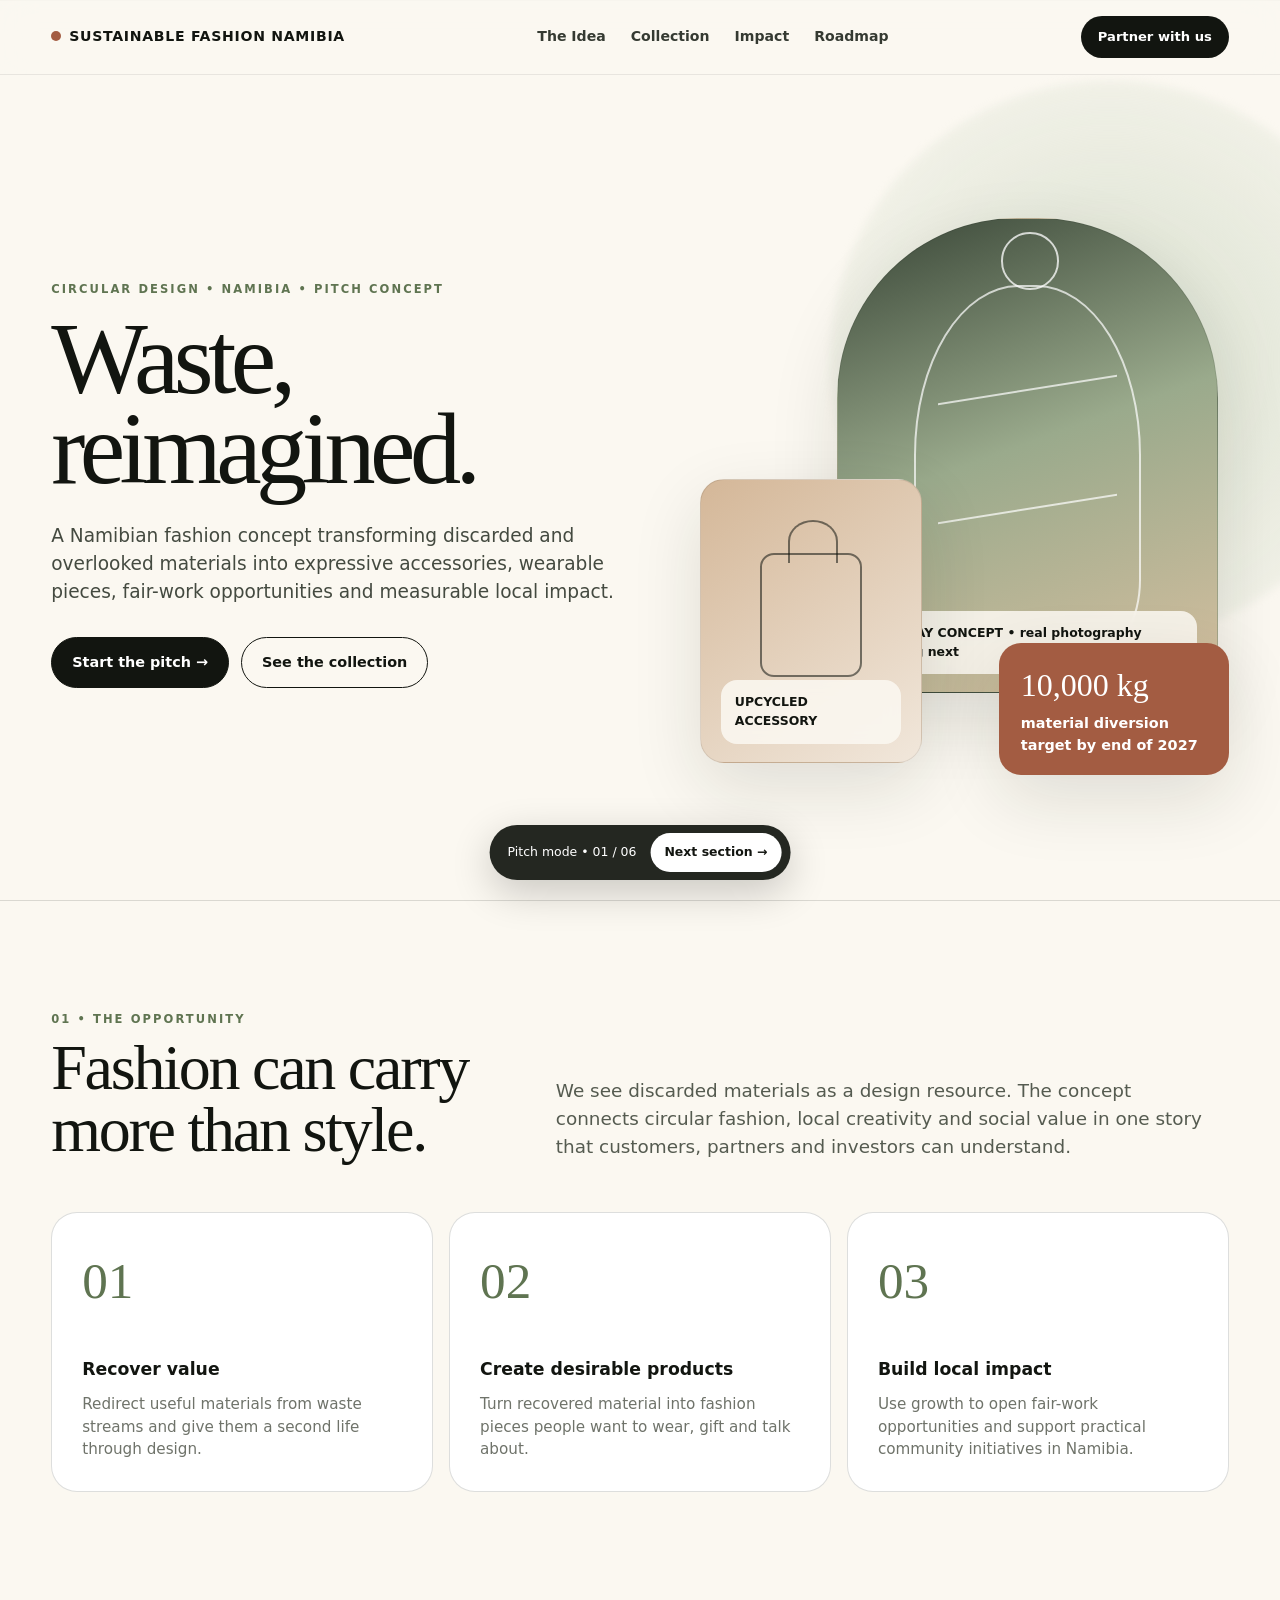
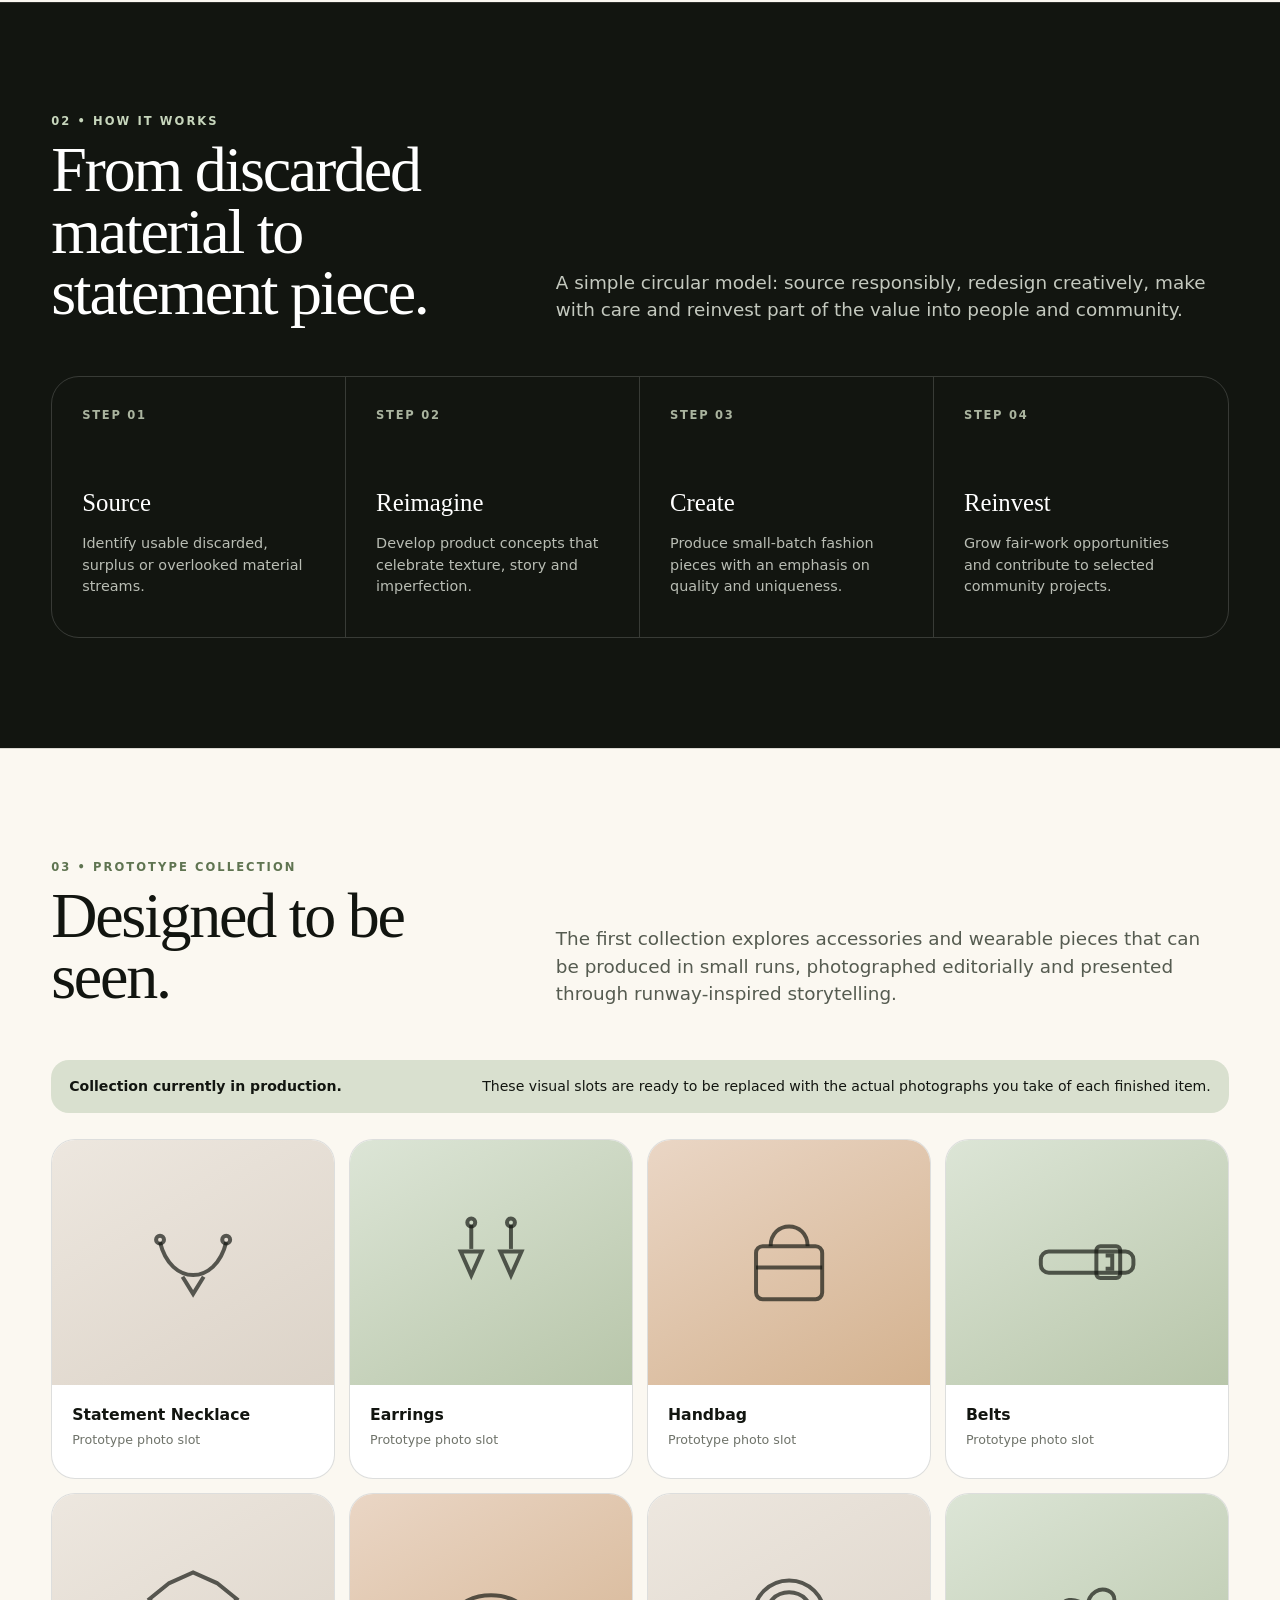
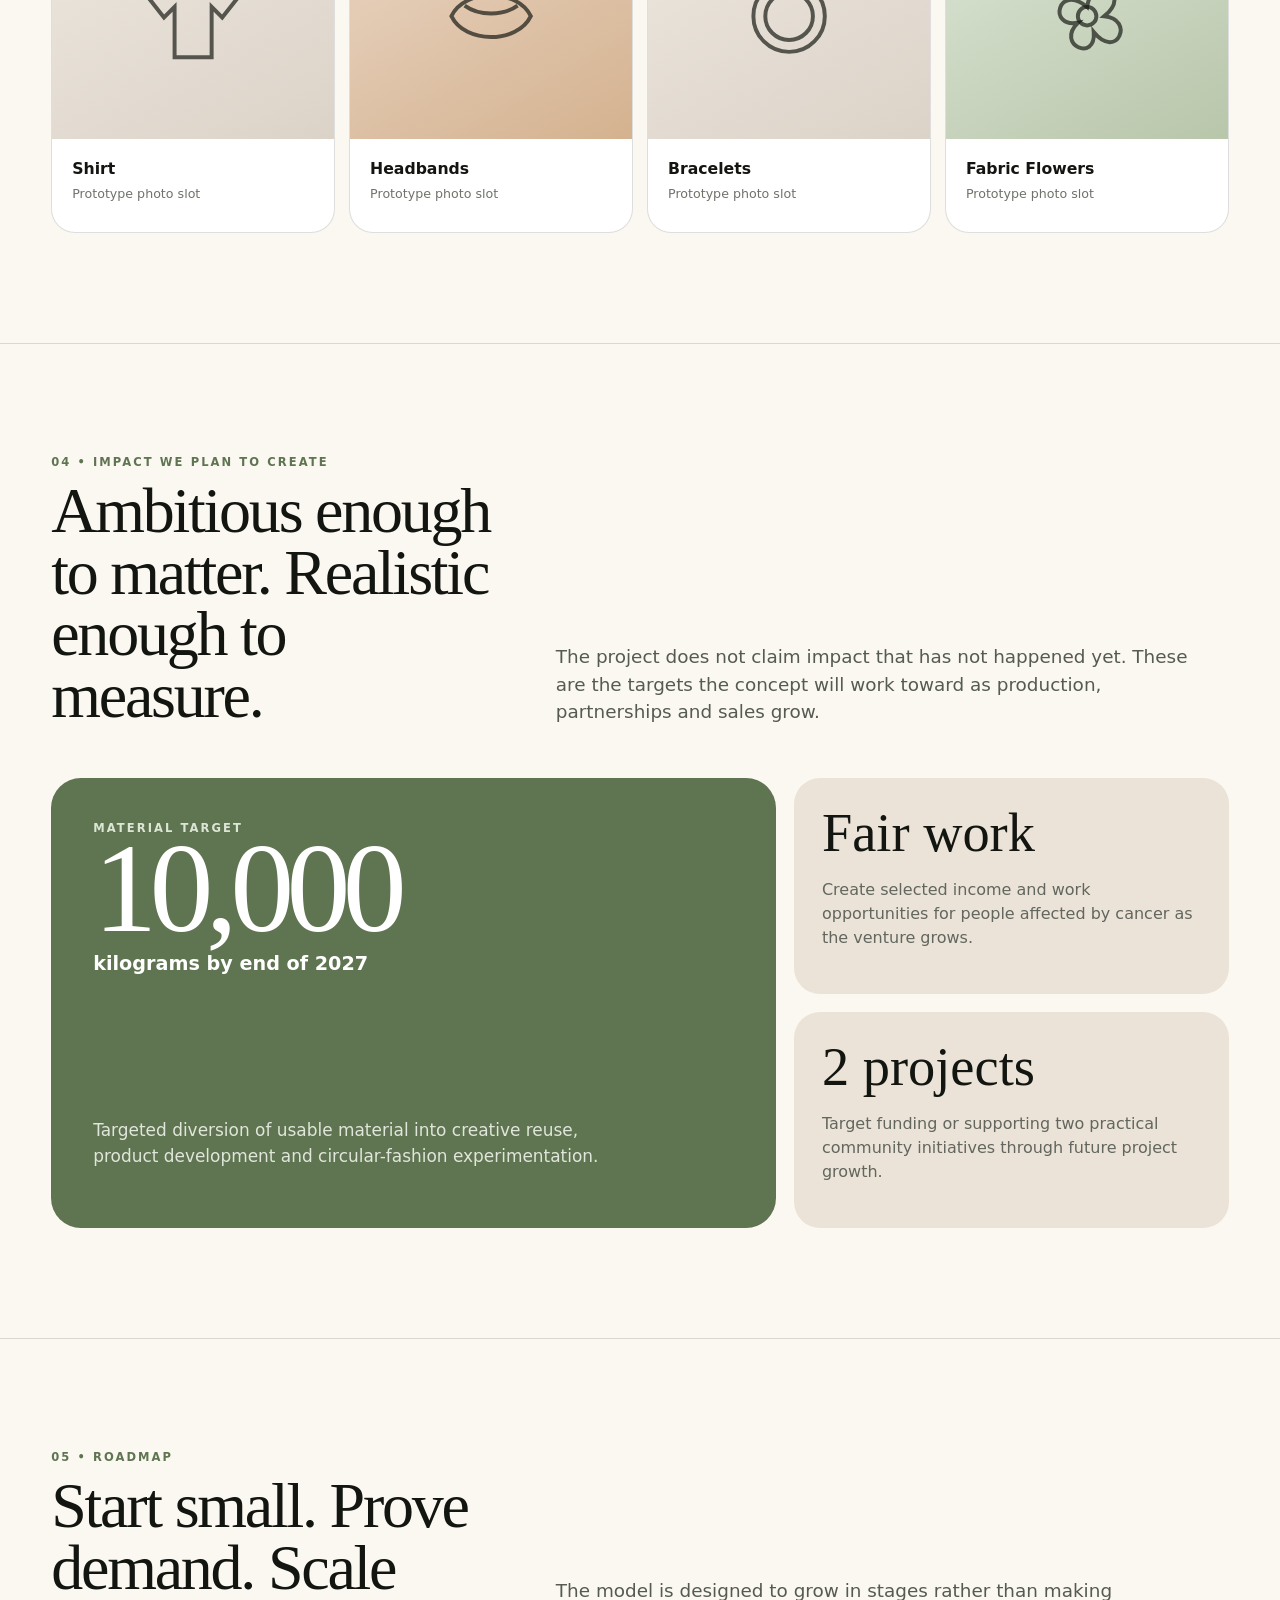
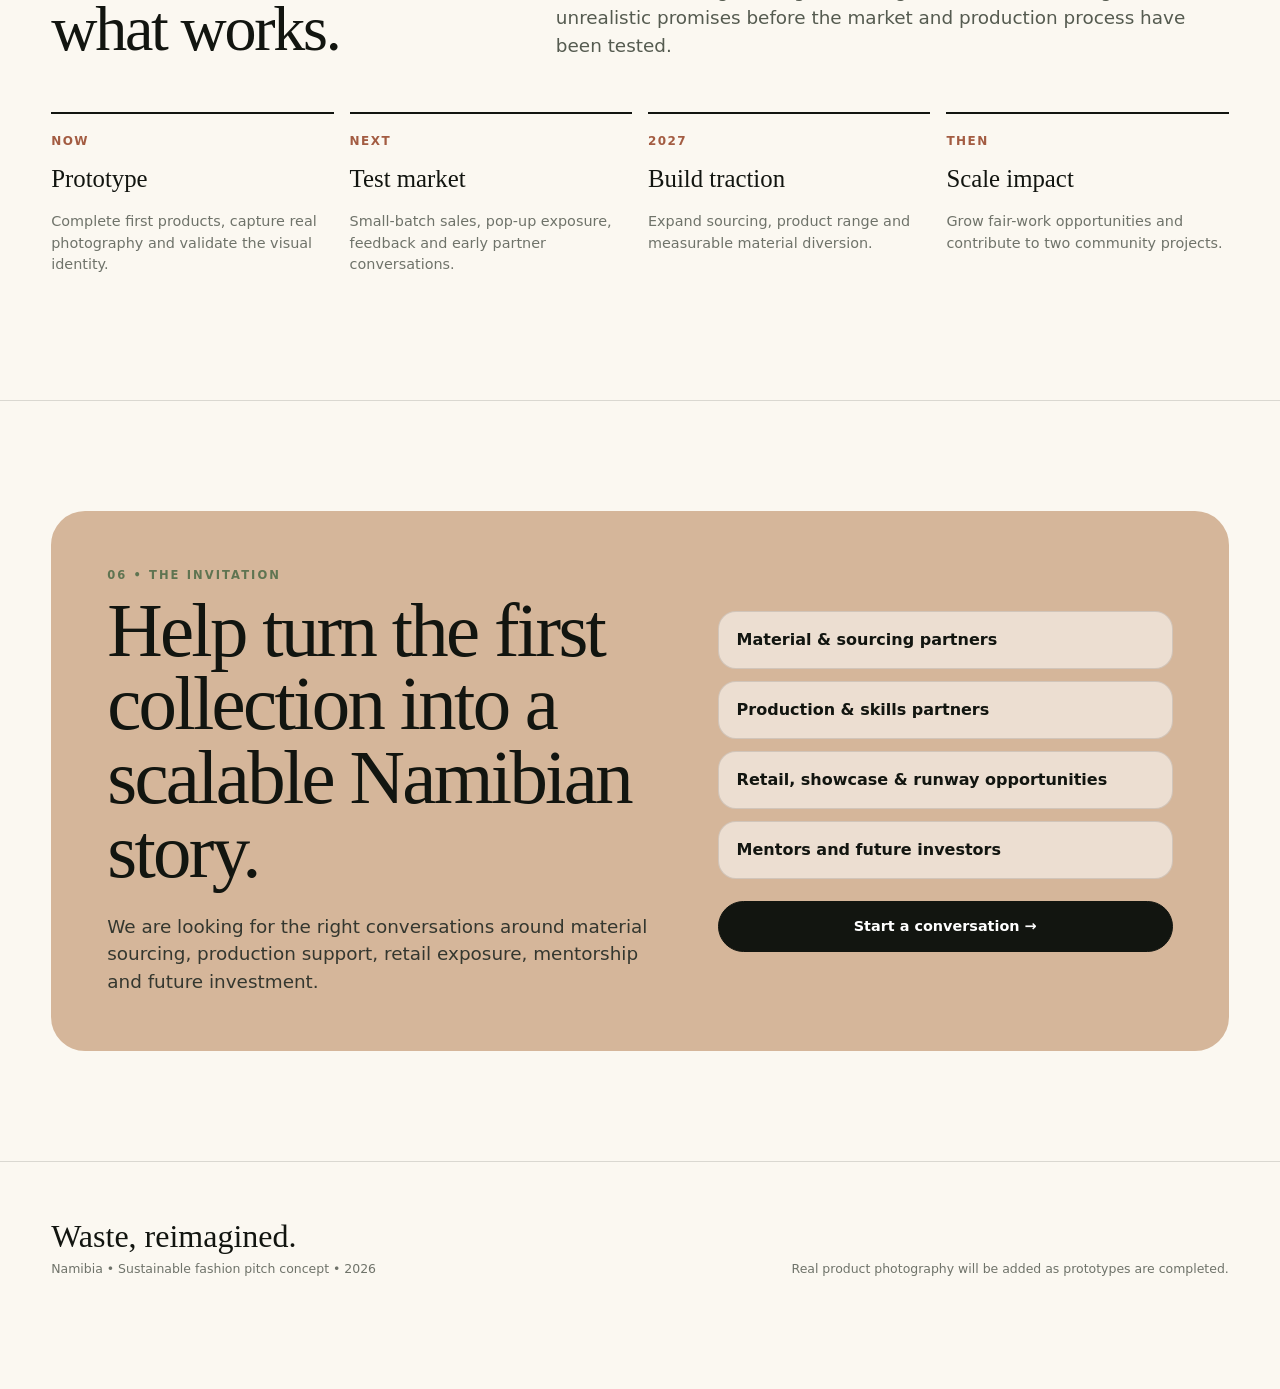
==== pitch/index.html @ ee277aff "Add sustainable fashion pitch website" ====
<!DOCTYPE html>
<html lang="en">
<head>
  <meta charset="UTF-8" />
  <meta name="viewport" content="width=device-width, initial-scale=1.0" />
  <meta name="theme-color" content="#10150f" />
  <meta name="description" content="A Namibian circular-fashion concept transforming discarded materials into wearable design, livelihoods and measurable community impact." />
  <title>Sustainable Fashion Namibia | Pitch</title>
  <style>
    :root{
      --ink:#121510;
      --cream:#f5f0e7;
      --paper:#fbf8f1;
      --moss:#5f7451;
      --sage:#d9e0cf;
      --sand:#d9bea0;
      --rust:#a35c42;
      --muted:#6f736a;
      --line:rgba(18,21,16,.14);
      --shadow:0 24px 70px rgba(24,29,20,.12);
    }
    *{box-sizing:border-box}
    html{scroll-behavior:smooth}
    body{margin:0;background:var(--paper);color:var(--ink);font-family:Inter,ui-sans-serif,system-ui,-apple-system,BlinkMacSystemFont,"Segoe UI",sans-serif;line-height:1.5}
    a{color:inherit;text-decoration:none}
    button{font:inherit}
    .wrap{width:min(1180px,92vw);margin:auto}
    .eyebrow{text-transform:uppercase;letter-spacing:.18em;font-size:.72rem;font-weight:800;color:var(--moss)}
    .nav{position:fixed;inset:0 0 auto;z-index:20;background:rgba(251,248,241,.82);backdrop-filter:blur(16px);border-bottom:1px solid rgba(18,21,16,.08)}
    .nav-inner{height:74px;display:flex;align-items:center;justify-content:space-between;gap:24px}
    .brand{font-weight:900;letter-spacing:.05em;font-size:.88rem;text-transform:uppercase}
    .brand span{display:inline-block;width:10px;height:10px;background:var(--rust);border-radius:50%;margin-right:8px}
    .nav-links{display:flex;gap:25px;font-size:.88rem;font-weight:650;color:#353a32}
    .nav-cta{padding:11px 17px;background:var(--ink);color:white;border-radius:999px;font-size:.82rem;font-weight:800}
    .hero{min-height:100vh;padding:140px 0 72px;display:grid;align-items:center;overflow:hidden;position:relative}
    .hero:before{content:"";position:absolute;width:560px;height:560px;border-radius:50%;background:radial-gradient(circle,var(--sage),rgba(217,224,207,0));right:-110px;top:80px;filter:blur(4px)}
    .hero-grid{display:grid;grid-template-columns:1.05fr .95fr;gap:64px;align-items:center;position:relative}
    h1{font-family:Georgia,"Times New Roman",serif;font-size:clamp(3.6rem,8vw,7.4rem);line-height:.88;letter-spacing:-.055em;margin:16px 0 28px;max-width:760px;font-weight:500}
    .hero-copy{font-size:1.16rem;color:#444a40;max-width:620px;margin:0 0 31px}
    .hero-actions{display:flex;gap:12px;flex-wrap:wrap}
    .btn{border:1px solid var(--ink);padding:14px 20px;border-radius:999px;font-weight:800;font-size:.9rem;cursor:pointer;display:inline-flex;align-items:center;gap:10px;background:transparent}
    .btn.primary{background:var(--ink);color:white}
    .btn:hover{transform:translateY(-1px)}
    .hero-visual{position:relative;min-height:580px}
    .fashion-card{position:absolute;background:#e8e0d6;border:1px solid rgba(18,21,16,.09);box-shadow:var(--shadow);overflow:hidden}
    .card-main{width:72%;height:82%;right:2%;top:4%;border-radius:180px 180px 26px 26px;background:linear-gradient(160deg,#384536,#9aaa8c 48%,#d6bf9f)}
    .card-side{width:42%;height:49%;left:0;bottom:2%;border-radius:24px;background:linear-gradient(145deg,#d4b798,#f1e7db)}
    .fashion-card .label{position:absolute;left:20px;right:20px;bottom:18px;background:rgba(251,248,241,.88);backdrop-filter:blur(8px);padding:13px 14px;border-radius:16px;font-size:.78rem;font-weight:800}
    .model{position:absolute;inset:14% 20% 8%;border-radius:46% 46% 20% 20%;border:2px solid rgba(255,255,255,.7)}
    .model:before{content:"";position:absolute;width:24%;aspect-ratio:1;border:2px solid rgba(255,255,255,.75);border-radius:50%;left:38%;top:-15%}
    .model:after{content:"";position:absolute;left:10%;right:10%;top:28%;height:32%;border-top:2px solid rgba(255,255,255,.7);border-bottom:2px solid rgba(255,255,255,.7);transform:skewY(-9deg)}
    .mini-bag{position:absolute;width:46%;height:44%;border:2px solid rgba(18,21,16,.55);border-radius:14px;left:27%;top:26%}
    .mini-bag:before{content:"";position:absolute;width:48%;height:34%;border:2px solid rgba(18,21,16,.55);border-bottom:0;border-radius:50% 50% 0 0;left:26%;top:-29%}
    .floating-note{position:absolute;right:0;bottom:0;background:var(--rust);color:white;padding:18px 22px;border-radius:22px;max-width:230px;box-shadow:var(--shadow);font-weight:750;font-size:.9rem}
    .floating-note strong{display:block;font-family:Georgia,serif;font-size:2rem;font-weight:500;margin-bottom:4px}
    section{padding:110px 0;border-top:1px solid var(--line)}
    .section-head{display:grid;grid-template-columns:.8fr 1.2fr;gap:56px;align-items:end;margin-bottom:52px}
    h2{font-family:Georgia,"Times New Roman",serif;font-weight:500;font-size:clamp(2.5rem,5vw,4.8rem);line-height:.96;letter-spacing:-.035em;margin:9px 0 0}
    .lead{font-size:1.15rem;color:#555b50;max-width:650px;margin:0}
    .problem-grid{display:grid;grid-template-columns:repeat(3,1fr);gap:16px}
    .panel{padding:30px;border:1px solid var(--line);border-radius:26px;background:white;min-height:280px;display:flex;flex-direction:column;justify-content:space-between}
    .panel .num{font-family:Georgia,serif;font-size:3.2rem;color:var(--moss)}
    .panel h3{font-size:1.08rem;margin:30px 0 10px}
    .panel p{color:var(--muted);margin:0;font-size:.95rem}
    .dark{background:var(--ink);color:white}
    .dark .eyebrow{color:#c7d6bc}.dark .lead{color:#c4c9bf}.dark section{border-color:rgba(255,255,255,.12)}
    .process{display:grid;grid-template-columns:repeat(4,1fr);gap:0;border:1px solid rgba(255,255,255,.16);border-radius:28px;overflow:hidden}
    .process-step{padding:30px;min-height:260px;border-right:1px solid rgba(255,255,255,.16)}
    .process-step:last-child{border:0}
    .process-step .step{font-size:.72rem;letter-spacing:.15em;color:#aab49f;text-transform:uppercase;font-weight:800}
    .process-step h3{font-family:Georgia,serif;font-size:1.55rem;font-weight:500;margin:60px 0 12px}
    .process-step p{color:#b9bdb4;font-size:.9rem;margin:0}
    .collection-note{display:flex;justify-content:space-between;gap:20px;align-items:center;margin-bottom:26px;padding:16px 18px;background:var(--sage);border-radius:18px;font-size:.88rem}
    .collection-note strong{font-weight:850}
    .collection-grid{display:grid;grid-template-columns:repeat(4,1fr);gap:14px}
    .product{background:white;border:1px solid var(--line);border-radius:24px;overflow:hidden;min-height:340px;display:flex;flex-direction:column}
    .product-art{height:245px;position:relative;display:grid;place-items:center;background:linear-gradient(150deg,#ede7df,#dcd3c8)}
    .product:nth-child(2n) .product-art{background:linear-gradient(150deg,#dce5d6,#b8c6aa)}
    .product:nth-child(3n) .product-art{background:linear-gradient(150deg,#ead6c5,#d4b28f)}
    .product svg{width:54%;height:54%;stroke:rgba(18,21,16,.68);fill:none;stroke-width:3}
    .product-info{padding:18px 20px 22px}
    .product-info strong{display:block;font-size:.98rem}
    .product-info span{font-size:.79rem;color:var(--muted)}
    .impact-grid{display:grid;grid-template-columns:1.25fr .75fr;gap:18px}
    .impact-main{background:var(--moss);color:white;border-radius:30px;padding:42px;min-height:450px;display:flex;flex-direction:column;justify-content:space-between}
    .impact-main .big{font-family:Georgia,serif;font-size:clamp(5rem,10vw,9rem);line-height:.8;letter-spacing:-.06em}
    .impact-main p{max-width:540px;color:#e0e6da;font-size:1.06rem}
    .impact-stack{display:grid;gap:18px}
    .impact-card{padding:28px;border-radius:26px;background:#ebe3d7;min-height:216px}
    .impact-card strong{font-family:Georgia,serif;font-weight:500;font-size:3.4rem;display:block;line-height:1}
    .impact-card p{margin:18px 0 0;color:#62665e}
    .roadmap{display:grid;grid-template-columns:repeat(4,1fr);gap:16px}
    .mile{border-top:2px solid var(--ink);padding-top:18px}
    .mile .year{font-size:.75rem;font-weight:900;color:var(--rust);letter-spacing:.12em}
    .mile h3{font-family:Georgia,serif;font-size:1.55rem;font-weight:500;margin:10px 0}
    .mile p{color:var(--muted);font-size:.9rem}
    .ask{background:#d5b69a;border-radius:34px;padding:56px;display:grid;grid-template-columns:1.1fr .9fr;gap:54px;align-items:center}
    .ask h2{font-size:clamp(3rem,6vw,5.5rem)}
    .ask-list{display:grid;gap:12px}
    .ask-item{background:rgba(255,255,255,.55);border:1px solid rgba(18,21,16,.12);border-radius:18px;padding:16px 18px;font-weight:700}
    .pitchbar{position:fixed;left:50%;bottom:20px;transform:translateX(-50%);z-index:30;background:rgba(18,21,16,.92);color:white;border-radius:999px;padding:8px 9px 8px 18px;display:flex;gap:14px;align-items:center;box-shadow:0 12px 40px rgba(0,0,0,.2);font-size:.78rem}
    .pitchbar button{border:0;background:white;color:var(--ink);font-weight:900;border-radius:999px;padding:10px 14px;cursor:pointer}
    footer{padding:50px 0 110px;border-top:1px solid var(--line)}
    .footer-grid{display:flex;justify-content:space-between;gap:30px;align-items:flex-end}
    .footer-title{font-family:Georgia,serif;font-size:2rem}
    .small{font-size:.78rem;color:var(--muted)}
    .reveal{opacity:0;transform:translateY(18px);transition:.7s ease}
    .reveal.visible{opacity:1;transform:none}
    @media(max-width:900px){
      .nav-links{display:none}.hero-grid,.section-head,.impact-grid,.ask{grid-template-columns:1fr}.hero{padding-top:120px}.hero-visual{min-height:520px}.problem-grid{grid-template-columns:1fr}.process{grid-template-columns:1fr 1fr}.process-step:nth-child(2){border-right:0}.process-step:nth-child(-n+2){border-bottom:1px solid rgba(255,255,255,.16)}.collection-grid{grid-template-columns:1fr 1fr}.roadmap{grid-template-columns:1fr 1fr}.section-head{gap:20px}.ask{padding:34px}.floating-note{right:3%}
    }
    @media(max-width:560px){
      .hero-actions{display:grid}.btn{justify-content:center}.hero-visual{min-height:430px}.card-main{width:82%;height:74%}.card-side{width:52%;height:43%}.process,.collection-grid,.roadmap{grid-template-columns:1fr}.process-step{border-right:0;border-bottom:1px solid rgba(255,255,255,.16)}.process-step:last-child{border-bottom:0}.impact-main{min-height:390px;padding:30px}.collection-note{align-items:flex-start;flex-direction:column}.pitchbar{width:calc(100vw - 28px);justify-content:space-between}.footer-grid{display:grid}.ask{padding:28px}
    }
  </style>
</head>
<body>
  <nav class="nav">
    <div class="wrap nav-inner">
      <div class="brand"><span></span>Sustainable Fashion Namibia</div>
      <div class="nav-links">
        <a href="#idea">The Idea</a><a href="#collection">Collection</a><a href="#impact">Impact</a><a href="#roadmap">Roadmap</a>
      </div>
      <a class="nav-cta" href="#partner">Partner with us</a>
    </div>
  </nav>

  <main>
    <section class="hero" id="top">
      <div class="wrap hero-grid">
        <div>
          <div class="eyebrow">Circular design • Namibia • Pitch concept</div>
          <h1>Waste,<br>reimagined.</h1>
          <p class="hero-copy">A Namibian fashion concept transforming discarded and overlooked materials into expressive accessories, wearable pieces, fair-work opportunities and measurable local impact.</p>
          <div class="hero-actions">
            <a class="btn primary" href="#idea">Start the pitch →</a>
            <a class="btn" href="#collection">See the collection</a>
          </div>
        </div>
        <div class="hero-visual" aria-label="Prototype fashion visual placeholders">
          <div class="fashion-card card-main"><div class="model"></div><div class="label">RUNWAY CONCEPT • real photography coming next</div></div>
          <div class="fashion-card card-side"><div class="mini-bag"></div><div class="label">UPCYCLED ACCESSORY</div></div>
          <div class="floating-note"><strong>10,000 kg</strong>material diversion target by end of 2027</div>
        </div>
      </div>
    </section>

    <section id="idea">
      <div class="wrap">
        <div class="section-head reveal">
          <div><div class="eyebrow">01 • The opportunity</div><h2>Fashion can carry more than style.</h2></div>
          <p class="lead">We see discarded materials as a design resource. The concept connects circular fashion, local creativity and social value in one story that customers, partners and investors can understand.</p>
        </div>
        <div class="problem-grid">
          <div class="panel reveal"><div class="num">01</div><div><h3>Recover value</h3><p>Redirect useful materials from waste streams and give them a second life through design.</p></div></div>
          <div class="panel reveal"><div class="num">02</div><div><h3>Create desirable products</h3><p>Turn recovered material into fashion pieces people want to wear, gift and talk about.</p></div></div>
          <div class="panel reveal"><div class="num">03</div><div><h3>Build local impact</h3><p>Use growth to open fair-work opportunities and support practical community initiatives in Namibia.</p></div></div>
        </div>
      </div>
    </section>

    <div class="dark">
      <section>
        <div class="wrap">
          <div class="section-head reveal">
            <div><div class="eyebrow">02 • How it works</div><h2>From discarded material to statement piece.</h2></div>
            <p class="lead">A simple circular model: source responsibly, redesign creatively, make with care and reinvest part of the value into people and community.</p>
          </div>
          <div class="process reveal">
            <div class="process-step"><div class="step">Step 01</div><h3>Source</h3><p>Identify usable discarded, surplus or overlooked material streams.</p></div>
            <div class="process-step"><div class="step">Step 02</div><h3>Reimagine</h3><p>Develop product concepts that celebrate texture, story and imperfection.</p></div>
            <div class="process-step"><div class="step">Step 03</div><h3>Create</h3><p>Produce small-batch fashion pieces with an emphasis on quality and uniqueness.</p></div>
            <div class="process-step"><div class="step">Step 04</div><h3>Reinvest</h3><p>Grow fair-work opportunities and contribute to selected community projects.</p></div>
          </div>
        </div>
      </section>
    </div>

    <section id="collection">
      <div class="wrap">
        <div class="section-head reveal">
          <div><div class="eyebrow">03 • Prototype collection</div><h2>Designed to be seen.</h2></div>
          <p class="lead">The first collection explores accessories and wearable pieces that can be produced in small runs, photographed editorially and presented through runway-inspired storytelling.</p>
        </div>
        <div class="collection-note reveal"><strong>Collection currently in production.</strong><span>These visual slots are ready to be replaced with the actual photographs you take of each finished item.</span></div>
        <div class="collection-grid">
          <article class="product reveal"><div class="product-art"><svg viewBox="0 0 100 100"><path d="M25 35c8 33 42 33 50 0"/><circle cx="25" cy="33" r="3"/><circle cx="75" cy="33" r="3"/><path d="M42 61l8 13 8-13"/></svg></div><div class="product-info"><strong>Statement Necklace</strong><span>Prototype photo slot</span></div></article>
          <article class="product reveal"><div class="product-art"><svg viewBox="0 0 100 100"><path d="M35 22v18"/><path d="M65 22v18"/><path d="M27 42l8 18 8-18z"/><path d="M57 42l8 18 8-18z"/><circle cx="35" cy="20" r="3"/><circle cx="65" cy="20" r="3"/></svg></div><div class="product-info"><strong>Earrings</strong><span>Prototype photo slot</span></div></article>
          <article class="product reveal"><div class="product-art"><svg viewBox="0 0 100 100"><rect x="25" y="38" width="50" height="40" rx="5"/><path d="M36 38c0-20 28-20 28 0"/><path d="M25 54h50"/></svg></div><div class="product-info"><strong>Handbag</strong><span>Prototype photo slot</span></div></article>
          <article class="product reveal"><div class="product-art"><svg viewBox="0 0 100 100"><rect x="15" y="42" width="70" height="16" rx="6"/><rect x="57" y="38" width="18" height="24" rx="3"/><path d="M64 45h5v10h-5"/></svg></div><div class="product-info"><strong>Belts</strong><span>Prototype photo slot</span></div></article>
          <article class="product reveal"><div class="product-art"><svg viewBox="0 0 100 100"><path d="M32 25l18-8 18 8 15 12-11 14-8-8v38H36V43l-8 8-11-14z"/></svg></div><div class="product-info"><strong>Shirt</strong><span>Prototype photo slot</span></div></article>
          <article class="product reveal"><div class="product-art"><svg viewBox="0 0 100 100"><path d="M20 50c10-21 50-21 60 0-10 21-50 21-60 0z"/><path d="M30 42c11 8 29 8 40 0"/></svg></div><div class="product-info"><strong>Headbands</strong><span>Prototype photo slot</span></div></article>
          <article class="product reveal"><div class="product-art"><svg viewBox="0 0 100 100"><circle cx="50" cy="50" r="27"/><circle cx="50" cy="50" r="18"/></svg></div><div class="product-info"><strong>Bracelets</strong><span>Prototype photo slot</span></div></article>
          <article class="product reveal"><div class="product-art"><svg viewBox="0 0 100 100"><circle cx="50" cy="50" r="7"/><path d="M50 43c-22-18-30 16-7 12-17 17 14 30 12 7 18 22 31-10 8-12 22-18-10-31-13-7z"/></svg></div><div class="product-info"><strong>Fabric Flowers</strong><span>Prototype photo slot</span></div></article>
        </div>
      </div>
    </section>

    <section id="impact">
      <div class="wrap">
        <div class="section-head reveal">
          <div><div class="eyebrow">04 • Impact we plan to create</div><h2>Ambitious enough to matter. Realistic enough to measure.</h2></div>
          <p class="lead">The project does not claim impact that has not happened yet. These are the targets the concept will work toward as production, partnerships and sales grow.</p>
        </div>
        <div class="impact-grid">
          <div class="impact-main reveal"><div><div class="eyebrow" style="color:#dce6d4">Material target</div><div class="big">10,000</div><div style="font-size:1.2rem;font-weight:800;margin-top:10px">kilograms by end of 2027</div></div><p>Targeted diversion of usable material into creative reuse, product development and circular-fashion experimentation.</p></div>
          <div class="impact-stack">
            <div class="impact-card reveal"><strong>Fair work</strong><p>Create selected income and work opportunities for people affected by cancer as the venture grows.</p></div>
            <div class="impact-card reveal"><strong>2 projects</strong><p>Target funding or supporting two practical community initiatives through future project growth.</p></div>
          </div>
        </div>
      </div>
    </section>

    <section id="roadmap">
      <div class="wrap">
        <div class="section-head reveal">
          <div><div class="eyebrow">05 • Roadmap</div><h2>Start small. Prove demand. Scale what works.</h2></div>
          <p class="lead">The model is designed to grow in stages rather than making unrealistic promises before the market and production process have been tested.</p>
        </div>
        <div class="roadmap">
          <div class="mile reveal"><div class="year">NOW</div><h3>Prototype</h3><p>Complete first products, capture real photography and validate the visual identity.</p></div>
          <div class="mile reveal"><div class="year">NEXT</div><h3>Test market</h3><p>Small-batch sales, pop-up exposure, feedback and early partner conversations.</p></div>
          <div class="mile reveal"><div class="year">2027</div><h3>Build traction</h3><p>Expand sourcing, product range and measurable material diversion.</p></div>
          <div class="mile reveal"><div class="year">THEN</div><h3>Scale impact</h3><p>Grow fair-work opportunities and contribute to two community projects.</p></div>
        </div>
      </div>
    </section>

    <section id="partner">
      <div class="wrap">
        <div class="ask reveal">
          <div><div class="eyebrow">06 • The invitation</div><h2>Help turn the first collection into a scalable Namibian story.</h2><p class="lead" style="color:#34372f;margin-top:24px">We are looking for the right conversations around material sourcing, production support, retail exposure, mentorship and future investment.</p></div>
          <div class="ask-list">
            <div class="ask-item">Material & sourcing partners</div>
            <div class="ask-item">Production & skills partners</div>
            <div class="ask-item">Retail, showcase & runway opportunities</div>
            <div class="ask-item">Mentors and future investors</div>
            <button class="btn primary" style="margin-top:10px;justify-content:center" onclick="showContact()">Start a conversation →</button>
          </div>
        </div>
      </div>
    </section>
  </main>

  <footer>
    <div class="wrap footer-grid">
      <div><div class="footer-title">Waste, reimagined.</div><div class="small">Namibia • Sustainable fashion pitch concept • 2026</div></div>
      <div class="small">Real product photography will be added as prototypes are completed.</div>
    </div>
  </footer>

  <div class="pitchbar"><span id="pitchStatus">Pitch mode • 01 / 06</span><button onclick="nextPitch()">Next section →</button></div>

  <script>
    const pitchSections=['idea','collection','impact','roadmap','partner'];
    let pitchIndex=-1;
    function nextPitch(){
      pitchIndex=(pitchIndex+1)%pitchSections.length;
      document.getElementById(pitchSections[pitchIndex]).scrollIntoView({behavior:'smooth'});
      document.getElementById('pitchStatus').textContent=`Pitch mode • ${String(pitchIndex+2).padStart(2,'0')} / 06`;
    }
    function showContact(){
      const msg='Investor and partner contact details can be added here once confirmed. For the presentation, use this moment to invite questions and partnership discussion.';
      alert(msg);
    }
    const io=new IntersectionObserver(entries=>entries.forEach(e=>{if(e.isIntersecting)e.target.classList.add('visible')}),{threshold:.12});
    document.querySelectorAll('.reveal').forEach(el=>io.observe(el));
  </script>
</body>
</html>
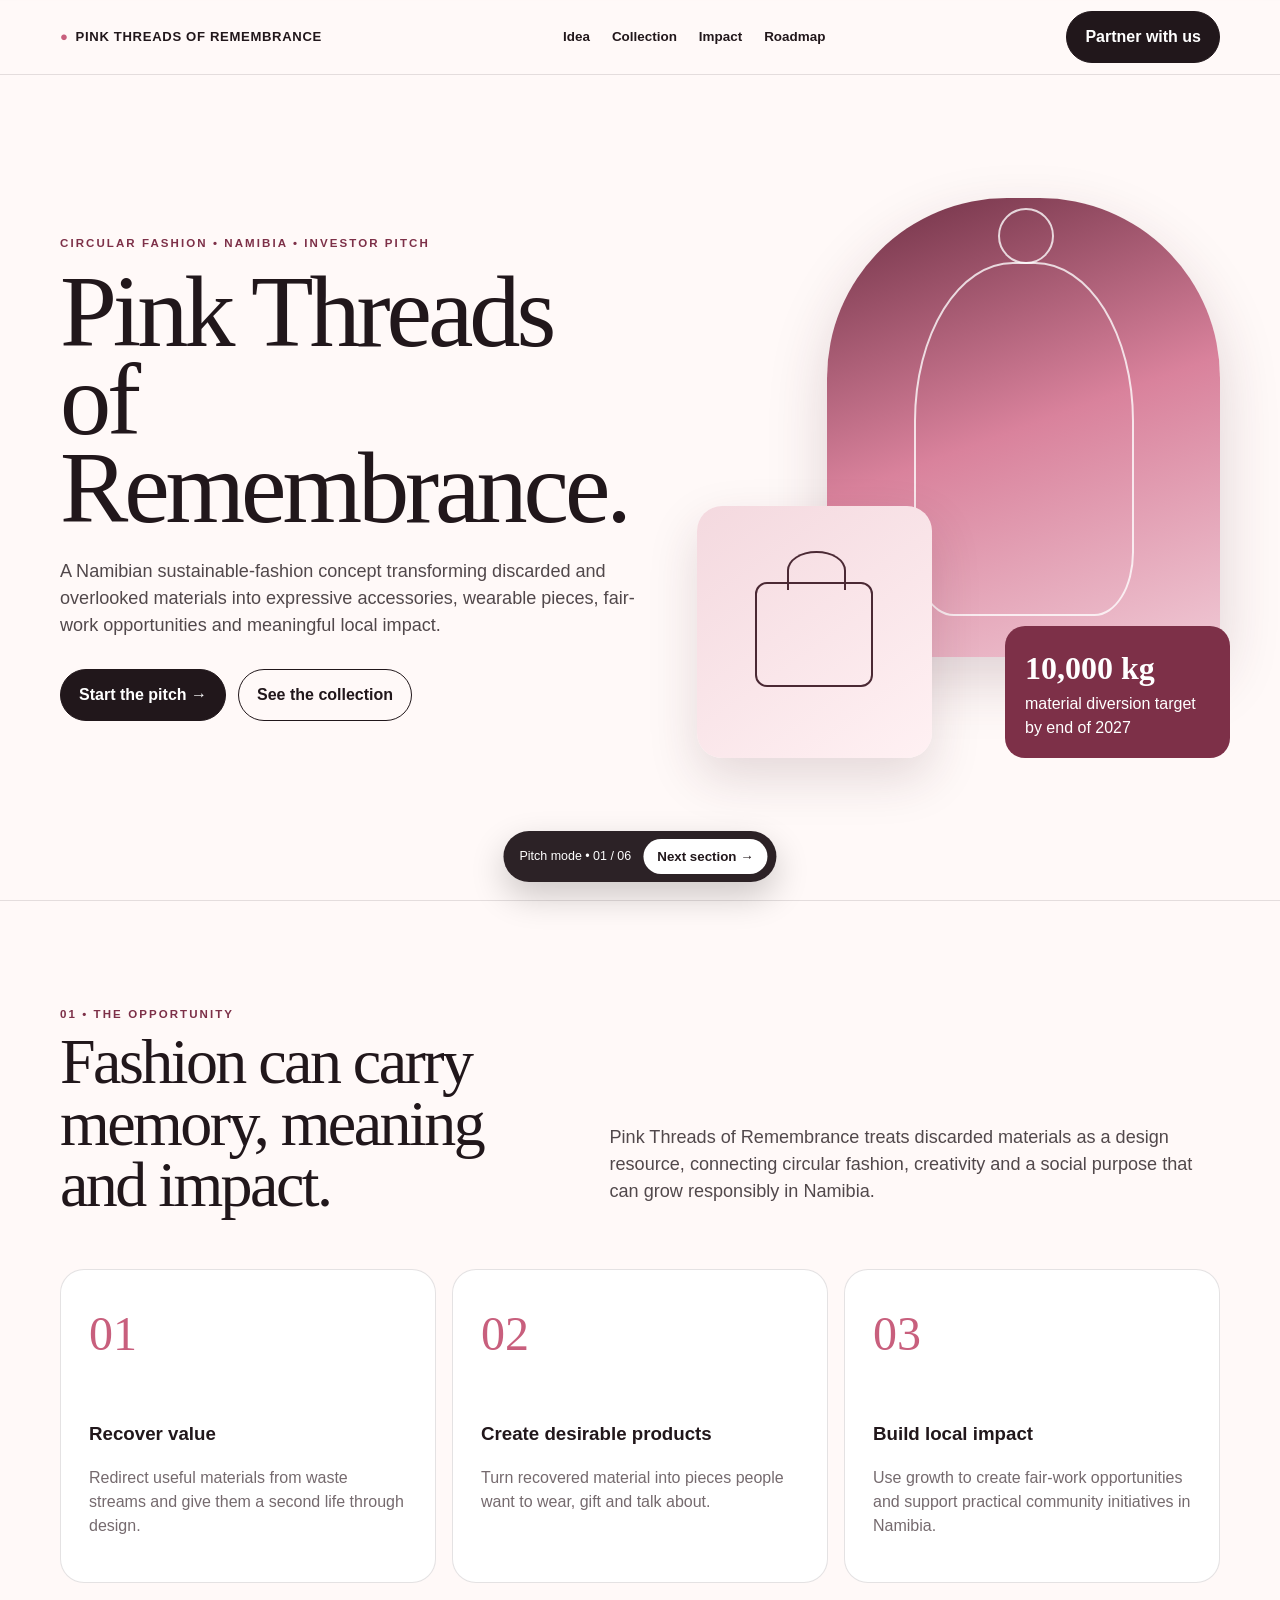
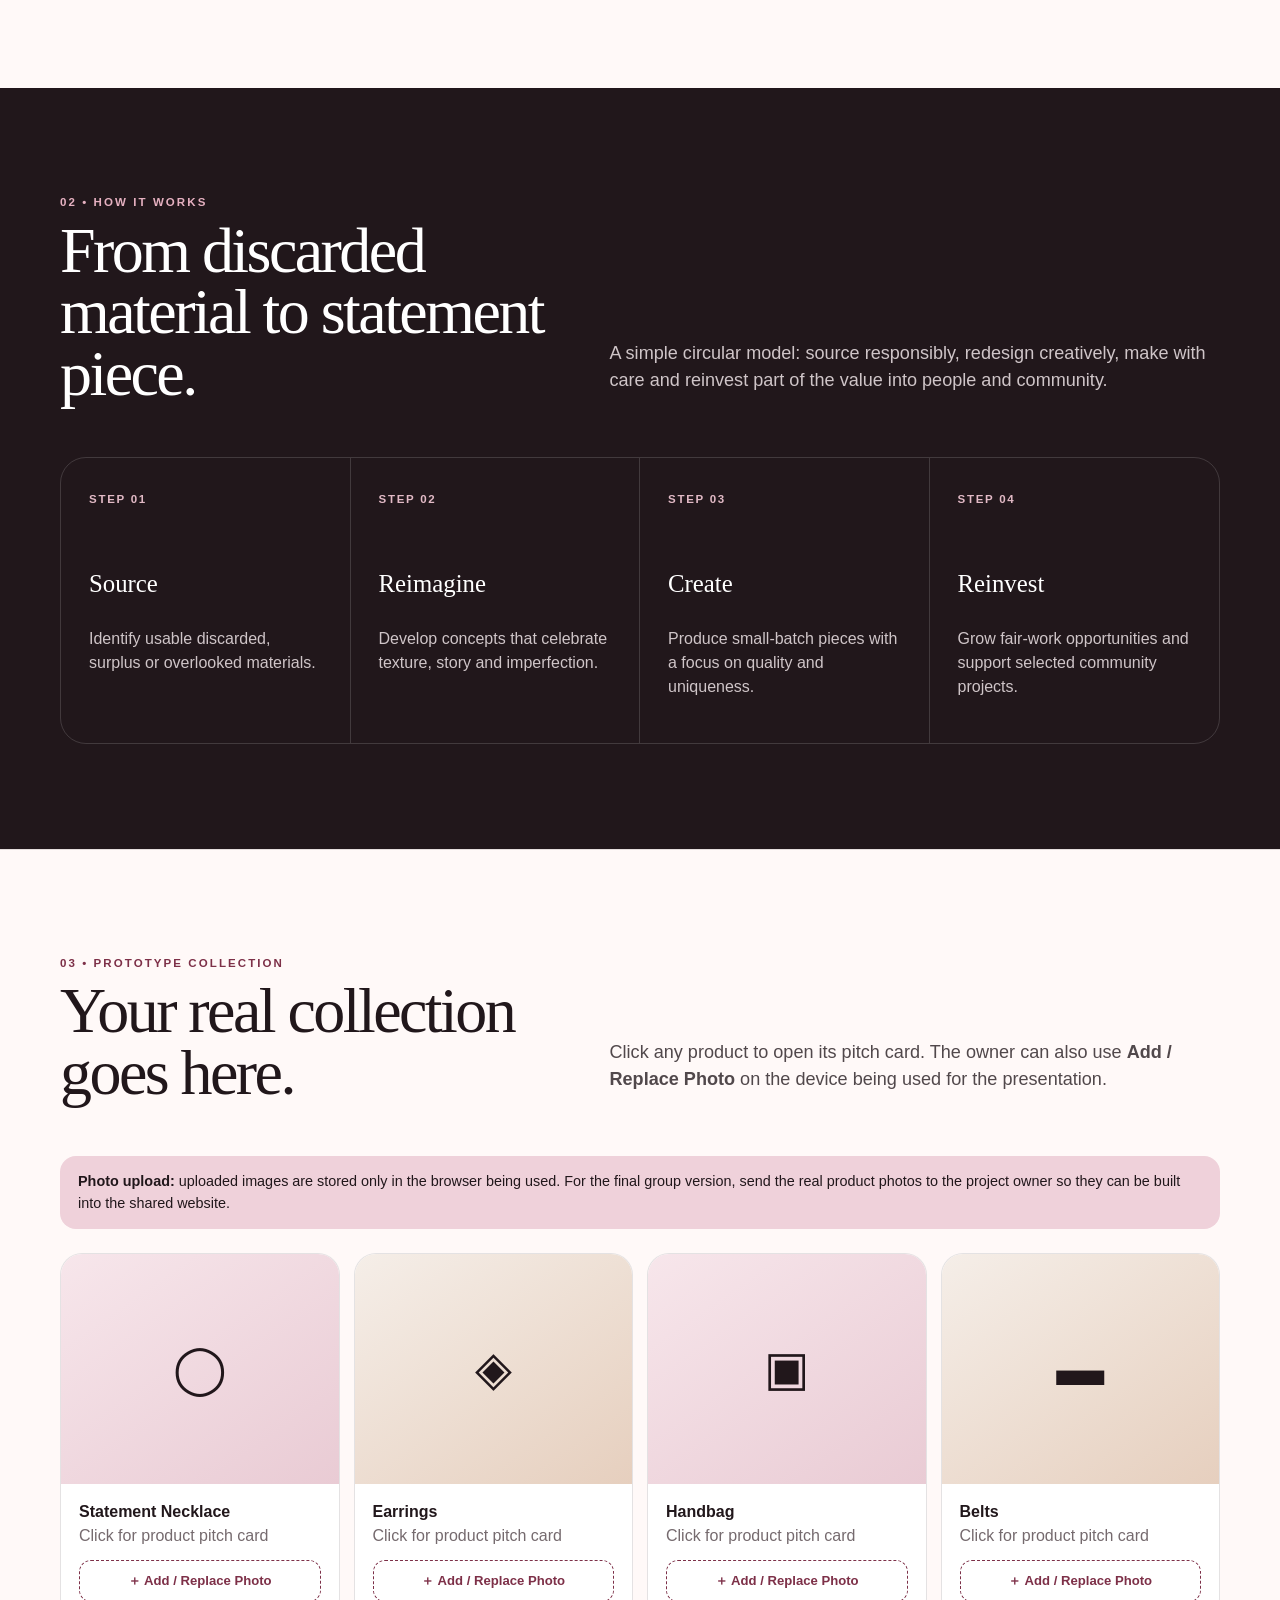
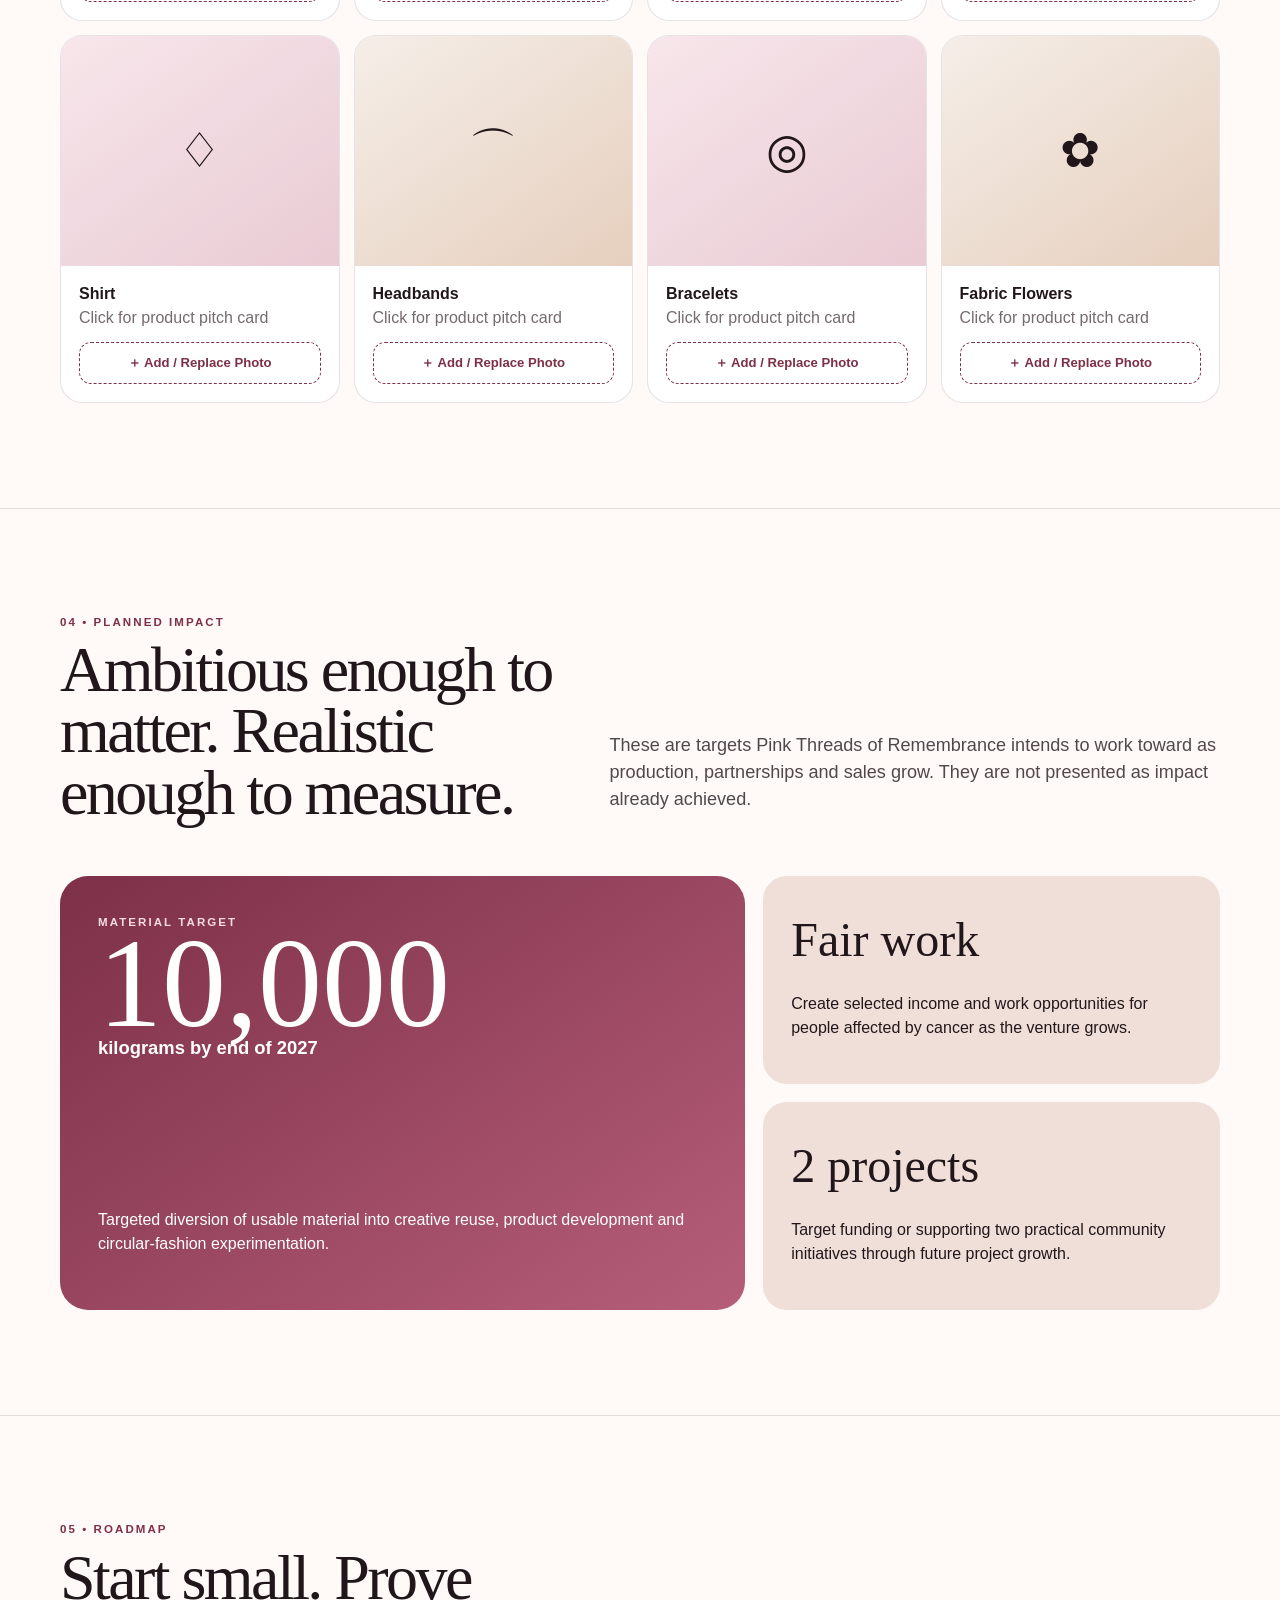
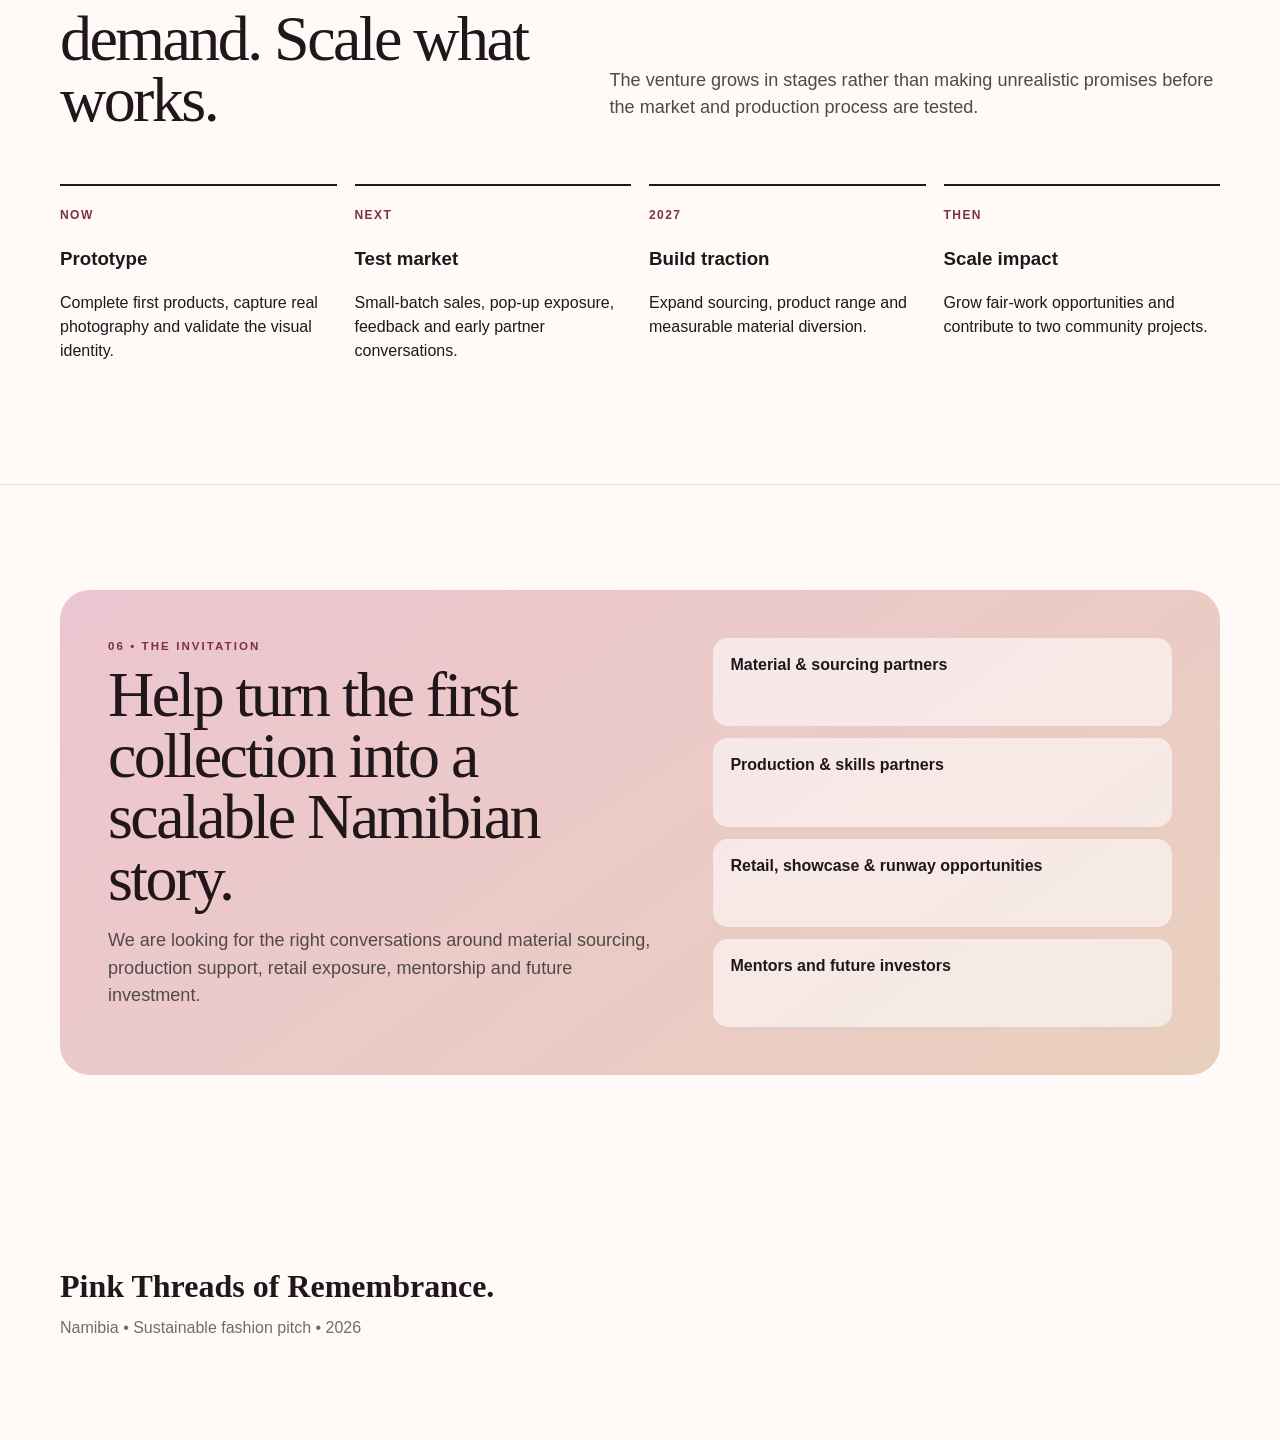
==== commit 69d6fae3: "Publish public Pink Threads pitch version" ====
--- a/pitch/index.html
+++ b/pitch/index.html
@@ -1,271 +1 @@
-<!DOCTYPE html>
-<html lang="en">
-<head>
-  <meta charset="UTF-8" />
-  <meta name="viewport" content="width=device-width, initial-scale=1.0" />
-  <meta name="theme-color" content="#10150f" />
-  <meta name="description" content="A Namibian circular-fashion concept transforming discarded materials into wearable design, livelihoods and measurable community impact." />
-  <title>Sustainable Fashion Namibia | Pitch</title>
-  <style>
-    :root{
-      --ink:#121510;
-      --cream:#f5f0e7;
-      --paper:#fbf8f1;
-      --moss:#5f7451;
-      --sage:#d9e0cf;
-      --sand:#d9bea0;
-      --rust:#a35c42;
-      --muted:#6f736a;
-      --line:rgba(18,21,16,.14);
-      --shadow:0 24px 70px rgba(24,29,20,.12);
-    }
-    *{box-sizing:border-box}
-    html{scroll-behavior:smooth}
-    body{margin:0;background:var(--paper);color:var(--ink);font-family:Inter,ui-sans-serif,system-ui,-apple-system,BlinkMacSystemFont,"Segoe UI",sans-serif;line-height:1.5}
-    a{color:inherit;text-decoration:none}
-    button{font:inherit}
-    .wrap{width:min(1180px,92vw);margin:auto}
-    .eyebrow{text-transform:uppercase;letter-spacing:.18em;font-size:.72rem;font-weight:800;color:var(--moss)}
-    .nav{position:fixed;inset:0 0 auto;z-index:20;background:rgba(251,248,241,.82);backdrop-filter:blur(16px);border-bottom:1px solid rgba(18,21,16,.08)}
-    .nav-inner{height:74px;display:flex;align-items:center;justify-content:space-between;gap:24px}
-    .brand{font-weight:900;letter-spacing:.05em;font-size:.88rem;text-transform:uppercase}
-    .brand span{display:inline-block;width:10px;height:10px;background:var(--rust);border-radius:50%;margin-right:8px}
-    .nav-links{display:flex;gap:25px;font-size:.88rem;font-weight:650;color:#353a32}
-    .nav-cta{padding:11px 17px;background:var(--ink);color:white;border-radius:999px;font-size:.82rem;font-weight:800}
-    .hero{min-height:100vh;padding:140px 0 72px;display:grid;align-items:center;overflow:hidden;position:relative}
-    .hero:before{content:"";position:absolute;width:560px;height:560px;border-radius:50%;background:radial-gradient(circle,var(--sage),rgba(217,224,207,0));right:-110px;top:80px;filter:blur(4px)}
-    .hero-grid{display:grid;grid-template-columns:1.05fr .95fr;gap:64px;align-items:center;position:relative}
-    h1{font-family:Georgia,"Times New Roman",serif;font-size:clamp(3.6rem,8vw,7.4rem);line-height:.88;letter-spacing:-.055em;margin:16px 0 28px;max-width:760px;font-weight:500}
-    .hero-copy{font-size:1.16rem;color:#444a40;max-width:620px;margin:0 0 31px}
-    .hero-actions{display:flex;gap:12px;flex-wrap:wrap}
-    .btn{border:1px solid var(--ink);padding:14px 20px;border-radius:999px;font-weight:800;font-size:.9rem;cursor:pointer;display:inline-flex;align-items:center;gap:10px;background:transparent}
-    .btn.primary{background:var(--ink);color:white}
-    .btn:hover{transform:translateY(-1px)}
-    .hero-visual{position:relative;min-height:580px}
-    .fashion-card{position:absolute;background:#e8e0d6;border:1px solid rgba(18,21,16,.09);box-shadow:var(--shadow);overflow:hidden}
-    .card-main{width:72%;height:82%;right:2%;top:4%;border-radius:180px 180px 26px 26px;background:linear-gradient(160deg,#384536,#9aaa8c 48%,#d6bf9f)}
-    .card-side{width:42%;height:49%;left:0;bottom:2%;border-radius:24px;background:linear-gradient(145deg,#d4b798,#f1e7db)}
-    .fashion-card .label{position:absolute;left:20px;right:20px;bottom:18px;background:rgba(251,248,241,.88);backdrop-filter:blur(8px);padding:13px 14px;border-radius:16px;font-size:.78rem;font-weight:800}
-    .model{position:absolute;inset:14% 20% 8%;border-radius:46% 46% 20% 20%;border:2px solid rgba(255,255,255,.7)}
-    .model:before{content:"";position:absolute;width:24%;aspect-ratio:1;border:2px solid rgba(255,255,255,.75);border-radius:50%;left:38%;top:-15%}
-    .model:after{content:"";position:absolute;left:10%;right:10%;top:28%;height:32%;border-top:2px solid rgba(255,255,255,.7);border-bottom:2px solid rgba(255,255,255,.7);transform:skewY(-9deg)}
-    .mini-bag{position:absolute;width:46%;height:44%;border:2px solid rgba(18,21,16,.55);border-radius:14px;left:27%;top:26%}
-    .mini-bag:before{content:"";position:absolute;width:48%;height:34%;border:2px solid rgba(18,21,16,.55);border-bottom:0;border-radius:50% 50% 0 0;left:26%;top:-29%}
-    .floating-note{position:absolute;right:0;bottom:0;background:var(--rust);color:white;padding:18px 22px;border-radius:22px;max-width:230px;box-shadow:var(--shadow);font-weight:750;font-size:.9rem}
-    .floating-note strong{display:block;font-family:Georgia,serif;font-size:2rem;font-weight:500;margin-bottom:4px}
-    section{padding:110px 0;border-top:1px solid var(--line)}
-    .section-head{display:grid;grid-template-columns:.8fr 1.2fr;gap:56px;align-items:end;margin-bottom:52px}
-    h2{font-family:Georgia,"Times New Roman",serif;font-weight:500;font-size:clamp(2.5rem,5vw,4.8rem);line-height:.96;letter-spacing:-.035em;margin:9px 0 0}
-    .lead{font-size:1.15rem;color:#555b50;max-width:650px;margin:0}
-    .problem-grid{display:grid;grid-template-columns:repeat(3,1fr);gap:16px}
-    .panel{padding:30px;border:1px solid var(--line);border-radius:26px;background:white;min-height:280px;display:flex;flex-direction:column;justify-content:space-between}
-    .panel .num{font-family:Georgia,serif;font-size:3.2rem;color:var(--moss)}
-    .panel h3{font-size:1.08rem;margin:30px 0 10px}
-    .panel p{color:var(--muted);margin:0;font-size:.95rem}
-    .dark{background:var(--ink);color:white}
-    .dark .eyebrow{color:#c7d6bc}.dark .lead{color:#c4c9bf}.dark section{border-color:rgba(255,255,255,.12)}
-    .process{display:grid;grid-template-columns:repeat(4,1fr);gap:0;border:1px solid rgba(255,255,255,.16);border-radius:28px;overflow:hidden}
-    .process-step{padding:30px;min-height:260px;border-right:1px solid rgba(255,255,255,.16)}
-    .process-step:last-child{border:0}
-    .process-step .step{font-size:.72rem;letter-spacing:.15em;color:#aab49f;text-transform:uppercase;font-weight:800}
-    .process-step h3{font-family:Georgia,serif;font-size:1.55rem;font-weight:500;margin:60px 0 12px}
-    .process-step p{color:#b9bdb4;font-size:.9rem;margin:0}
-    .collection-note{display:flex;justify-content:space-between;gap:20px;align-items:center;margin-bottom:26px;padding:16px 18px;background:var(--sage);border-radius:18px;font-size:.88rem}
-    .collection-note strong{font-weight:850}
-    .collection-grid{display:grid;grid-template-columns:repeat(4,1fr);gap:14px}
-    .product{background:white;border:1px solid var(--line);border-radius:24px;overflow:hidden;min-height:340px;display:flex;flex-direction:column}
-    .product-art{height:245px;position:relative;display:grid;place-items:center;background:linear-gradient(150deg,#ede7df,#dcd3c8)}
-    .product:nth-child(2n) .product-art{background:linear-gradient(150deg,#dce5d6,#b8c6aa)}
-    .product:nth-child(3n) .product-art{background:linear-gradient(150deg,#ead6c5,#d4b28f)}
-    .product svg{width:54%;height:54%;stroke:rgba(18,21,16,.68);fill:none;stroke-width:3}
-    .product-info{padding:18px 20px 22px}
-    .product-info strong{display:block;font-size:.98rem}
-    .product-info span{font-size:.79rem;color:var(--muted)}
-    .impact-grid{display:grid;grid-template-columns:1.25fr .75fr;gap:18px}
-    .impact-main{background:var(--moss);color:white;border-radius:30px;padding:42px;min-height:450px;display:flex;flex-direction:column;justify-content:space-between}
-    .impact-main .big{font-family:Georgia,serif;font-size:clamp(5rem,10vw,9rem);line-height:.8;letter-spacing:-.06em}
-    .impact-main p{max-width:540px;color:#e0e6da;font-size:1.06rem}
-    .impact-stack{display:grid;gap:18px}
-    .impact-card{padding:28px;border-radius:26px;background:#ebe3d7;min-height:216px}
-    .impact-card strong{font-family:Georgia,serif;font-weight:500;font-size:3.4rem;display:block;line-height:1}
-    .impact-card p{margin:18px 0 0;color:#62665e}
-    .roadmap{display:grid;grid-template-columns:repeat(4,1fr);gap:16px}
-    .mile{border-top:2px solid var(--ink);padding-top:18px}
-    .mile .year{font-size:.75rem;font-weight:900;color:var(--rust);letter-spacing:.12em}
-    .mile h3{font-family:Georgia,serif;font-size:1.55rem;font-weight:500;margin:10px 0}
-    .mile p{color:var(--muted);font-size:.9rem}
-    .ask{background:#d5b69a;border-radius:34px;padding:56px;display:grid;grid-template-columns:1.1fr .9fr;gap:54px;align-items:center}
-    .ask h2{font-size:clamp(3rem,6vw,5.5rem)}
-    .ask-list{display:grid;gap:12px}
-    .ask-item{background:rgba(255,255,255,.55);border:1px solid rgba(18,21,16,.12);border-radius:18px;padding:16px 18px;font-weight:700}
-    .pitchbar{position:fixed;left:50%;bottom:20px;transform:translateX(-50%);z-index:30;background:rgba(18,21,16,.92);color:white;border-radius:999px;padding:8px 9px 8px 18px;display:flex;gap:14px;align-items:center;box-shadow:0 12px 40px rgba(0,0,0,.2);font-size:.78rem}
-    .pitchbar button{border:0;background:white;color:var(--ink);font-weight:900;border-radius:999px;padding:10px 14px;cursor:pointer}
-    footer{padding:50px 0 110px;border-top:1px solid var(--line)}
-    .footer-grid{display:flex;justify-content:space-between;gap:30px;align-items:flex-end}
-    .footer-title{font-family:Georgia,serif;font-size:2rem}
-    .small{font-size:.78rem;color:var(--muted)}
-    .reveal{opacity:0;transform:translateY(18px);transition:.7s ease}
-    .reveal.visible{opacity:1;transform:none}
-    @media(max-width:900px){
-      .nav-links{display:none}.hero-grid,.section-head,.impact-grid,.ask{grid-template-columns:1fr}.hero{padding-top:120px}.hero-visual{min-height:520px}.problem-grid{grid-template-columns:1fr}.process{grid-template-columns:1fr 1fr}.process-step:nth-child(2){border-right:0}.process-step:nth-child(-n+2){border-bottom:1px solid rgba(255,255,255,.16)}.collection-grid{grid-template-columns:1fr 1fr}.roadmap{grid-template-columns:1fr 1fr}.section-head{gap:20px}.ask{padding:34px}.floating-note{right:3%}
-    }
-    @media(max-width:560px){
-      .hero-actions{display:grid}.btn{justify-content:center}.hero-visual{min-height:430px}.card-main{width:82%;height:74%}.card-side{width:52%;height:43%}.process,.collection-grid,.roadmap{grid-template-columns:1fr}.process-step{border-right:0;border-bottom:1px solid rgba(255,255,255,.16)}.process-step:last-child{border-bottom:0}.impact-main{min-height:390px;padding:30px}.collection-note{align-items:flex-start;flex-direction:column}.pitchbar{width:calc(100vw - 28px);justify-content:space-between}.footer-grid{display:grid}.ask{padding:28px}
-    }
-  </style>
-</head>
-<body>
-  <nav class="nav">
-    <div class="wrap nav-inner">
-      <div class="brand"><span></span>Sustainable Fashion Namibia</div>
-      <div class="nav-links">
-        <a href="#idea">The Idea</a><a href="#collection">Collection</a><a href="#impact">Impact</a><a href="#roadmap">Roadmap</a>
-      </div>
-      <a class="nav-cta" href="#partner">Partner with us</a>
-    </div>
-  </nav>
-
-  <main>
-    <section class="hero" id="top">
-      <div class="wrap hero-grid">
-        <div>
-          <div class="eyebrow">Circular design • Namibia • Pitch concept</div>
-          <h1>Waste,<br>reimagined.</h1>
-          <p class="hero-copy">A Namibian fashion concept transforming discarded and overlooked materials into expressive accessories, wearable pieces, fair-work opportunities and measurable local impact.</p>
-          <div class="hero-actions">
-            <a class="btn primary" href="#idea">Start the pitch →</a>
-            <a class="btn" href="#collection">See the collection</a>
-          </div>
-        </div>
-        <div class="hero-visual" aria-label="Prototype fashion visual placeholders">
-          <div class="fashion-card card-main"><div class="model"></div><div class="label">RUNWAY CONCEPT • real photography coming next</div></div>
-          <div class="fashion-card card-side"><div class="mini-bag"></div><div class="label">UPCYCLED ACCESSORY</div></div>
-          <div class="floating-note"><strong>10,000 kg</strong>material diversion target by end of 2027</div>
-        </div>
-      </div>
-    </section>
-
-    <section id="idea">
-      <div class="wrap">
-        <div class="section-head reveal">
-          <div><div class="eyebrow">01 • The opportunity</div><h2>Fashion can carry more than style.</h2></div>
-          <p class="lead">We see discarded materials as a design resource. The concept connects circular fashion, local creativity and social value in one story that customers, partners and investors can understand.</p>
-        </div>
-        <div class="problem-grid">
-          <div class="panel reveal"><div class="num">01</div><div><h3>Recover value</h3><p>Redirect useful materials from waste streams and give them a second life through design.</p></div></div>
-          <div class="panel reveal"><div class="num">02</div><div><h3>Create desirable products</h3><p>Turn recovered material into fashion pieces people want to wear, gift and talk about.</p></div></div>
-          <div class="panel reveal"><div class="num">03</div><div><h3>Build local impact</h3><p>Use growth to open fair-work opportunities and support practical community initiatives in Namibia.</p></div></div>
-        </div>
-      </div>
-    </section>
-
-    <div class="dark">
-      <section>
-        <div class="wrap">
-          <div class="section-head reveal">
-            <div><div class="eyebrow">02 • How it works</div><h2>From discarded material to statement piece.</h2></div>
-            <p class="lead">A simple circular model: source responsibly, redesign creatively, make with care and reinvest part of the value into people and community.</p>
-          </div>
-          <div class="process reveal">
-            <div class="process-step"><div class="step">Step 01</div><h3>Source</h3><p>Identify usable discarded, surplus or overlooked material streams.</p></div>
-            <div class="process-step"><div class="step">Step 02</div><h3>Reimagine</h3><p>Develop product concepts that celebrate texture, story and imperfection.</p></div>
-            <div class="process-step"><div class="step">Step 03</div><h3>Create</h3><p>Produce small-batch fashion pieces with an emphasis on quality and uniqueness.</p></div>
-            <div class="process-step"><div class="step">Step 04</div><h3>Reinvest</h3><p>Grow fair-work opportunities and contribute to selected community projects.</p></div>
-          </div>
-        </div>
-      </section>
-    </div>
-
-    <section id="collection">
-      <div class="wrap">
-        <div class="section-head reveal">
-          <div><div class="eyebrow">03 • Prototype collection</div><h2>Designed to be seen.</h2></div>
-          <p class="lead">The first collection explores accessories and wearable pieces that can be produced in small runs, photographed editorially and presented through runway-inspired storytelling.</p>
-        </div>
-        <div class="collection-note reveal"><strong>Collection currently in production.</strong><span>These visual slots are ready to be replaced with the actual photographs you take of each finished item.</span></div>
-        <div class="collection-grid">
-          <article class="product reveal"><div class="product-art"><svg viewBox="0 0 100 100"><path d="M25 35c8 33 42 33 50 0"/><circle cx="25" cy="33" r="3"/><circle cx="75" cy="33" r="3"/><path d="M42 61l8 13 8-13"/></svg></div><div class="product-info"><strong>Statement Necklace</strong><span>Prototype photo slot</span></div></article>
-          <article class="product reveal"><div class="product-art"><svg viewBox="0 0 100 100"><path d="M35 22v18"/><path d="M65 22v18"/><path d="M27 42l8 18 8-18z"/><path d="M57 42l8 18 8-18z"/><circle cx="35" cy="20" r="3"/><circle cx="65" cy="20" r="3"/></svg></div><div class="product-info"><strong>Earrings</strong><span>Prototype photo slot</span></div></article>
-          <article class="product reveal"><div class="product-art"><svg viewBox="0 0 100 100"><rect x="25" y="38" width="50" height="40" rx="5"/><path d="M36 38c0-20 28-20 28 0"/><path d="M25 54h50"/></svg></div><div class="product-info"><strong>Handbag</strong><span>Prototype photo slot</span></div></article>
-          <article class="product reveal"><div class="product-art"><svg viewBox="0 0 100 100"><rect x="15" y="42" width="70" height="16" rx="6"/><rect x="57" y="38" width="18" height="24" rx="3"/><path d="M64 45h5v10h-5"/></svg></div><div class="product-info"><strong>Belts</strong><span>Prototype photo slot</span></div></article>
-          <article class="product reveal"><div class="product-art"><svg viewBox="0 0 100 100"><path d="M32 25l18-8 18 8 15 12-11 14-8-8v38H36V43l-8 8-11-14z"/></svg></div><div class="product-info"><strong>Shirt</strong><span>Prototype photo slot</span></div></article>
-          <article class="product reveal"><div class="product-art"><svg viewBox="0 0 100 100"><path d="M20 50c10-21 50-21 60 0-10 21-50 21-60 0z"/><path d="M30 42c11 8 29 8 40 0"/></svg></div><div class="product-info"><strong>Headbands</strong><span>Prototype photo slot</span></div></article>
-          <article class="product reveal"><div class="product-art"><svg viewBox="0 0 100 100"><circle cx="50" cy="50" r="27"/><circle cx="50" cy="50" r="18"/></svg></div><div class="product-info"><strong>Bracelets</strong><span>Prototype photo slot</span></div></article>
-          <article class="product reveal"><div class="product-art"><svg viewBox="0 0 100 100"><circle cx="50" cy="50" r="7"/><path d="M50 43c-22-18-30 16-7 12-17 17 14 30 12 7 18 22 31-10 8-12 22-18-10-31-13-7z"/></svg></div><div class="product-info"><strong>Fabric Flowers</strong><span>Prototype photo slot</span></div></article>
-        </div>
-      </div>
-    </section>
-
-    <section id="impact">
-      <div class="wrap">
-        <div class="section-head reveal">
-          <div><div class="eyebrow">04 • Impact we plan to create</div><h2>Ambitious enough to matter. Realistic enough to measure.</h2></div>
-          <p class="lead">The project does not claim impact that has not happened yet. These are the targets the concept will work toward as production, partnerships and sales grow.</p>
-        </div>
-        <div class="impact-grid">
-          <div class="impact-main reveal"><div><div class="eyebrow" style="color:#dce6d4">Material target</div><div class="big">10,000</div><div style="font-size:1.2rem;font-weight:800;margin-top:10px">kilograms by end of 2027</div></div><p>Targeted diversion of usable material into creative reuse, product development and circular-fashion experimentation.</p></div>
-          <div class="impact-stack">
-            <div class="impact-card reveal"><strong>Fair work</strong><p>Create selected income and work opportunities for people affected by cancer as the venture grows.</p></div>
-            <div class="impact-card reveal"><strong>2 projects</strong><p>Target funding or supporting two practical community initiatives through future project growth.</p></div>
-          </div>
-        </div>
-      </div>
-    </section>
-
-    <section id="roadmap">
-      <div class="wrap">
-        <div class="section-head reveal">
-          <div><div class="eyebrow">05 • Roadmap</div><h2>Start small. Prove demand. Scale what works.</h2></div>
-          <p class="lead">The model is designed to grow in stages rather than making unrealistic promises before the market and production process have been tested.</p>
-        </div>
-        <div class="roadmap">
-          <div class="mile reveal"><div class="year">NOW</div><h3>Prototype</h3><p>Complete first products, capture real photography and validate the visual identity.</p></div>
-          <div class="mile reveal"><div class="year">NEXT</div><h3>Test market</h3><p>Small-batch sales, pop-up exposure, feedback and early partner conversations.</p></div>
-          <div class="mile reveal"><div class="year">2027</div><h3>Build traction</h3><p>Expand sourcing, product range and measurable material diversion.</p></div>
-          <div class="mile reveal"><div class="year">THEN</div><h3>Scale impact</h3><p>Grow fair-work opportunities and contribute to two community projects.</p></div>
-        </div>
-      </div>
-    </section>
-
-    <section id="partner">
-      <div class="wrap">
-        <div class="ask reveal">
-          <div><div class="eyebrow">06 • The invitation</div><h2>Help turn the first collection into a scalable Namibian story.</h2><p class="lead" style="color:#34372f;margin-top:24px">We are looking for the right conversations around material sourcing, production support, retail exposure, mentorship and future investment.</p></div>
-          <div class="ask-list">
-            <div class="ask-item">Material & sourcing partners</div>
-            <div class="ask-item">Production & skills partners</div>
-            <div class="ask-item">Retail, showcase & runway opportunities</div>
-            <div class="ask-item">Mentors and future investors</div>
-            <button class="btn primary" style="margin-top:10px;justify-content:center" onclick="showContact()">Start a conversation →</button>
-          </div>
-        </div>
-      </div>
-    </section>
-  </main>
-
-  <footer>
-    <div class="wrap footer-grid">
-      <div><div class="footer-title">Waste, reimagined.</div><div class="small">Namibia • Sustainable fashion pitch concept • 2026</div></div>
-      <div class="small">Real product photography will be added as prototypes are completed.</div>
-    </div>
-  </footer>
-
-  <div class="pitchbar"><span id="pitchStatus">Pitch mode • 01 / 06</span><button onclick="nextPitch()">Next section →</button></div>
-
-  <script>
-    const pitchSections=['idea','collection','impact','roadmap','partner'];
-    let pitchIndex=-1;
-    function nextPitch(){
-      pitchIndex=(pitchIndex+1)%pitchSections.length;
-      document.getElementById(pitchSections[pitchIndex]).scrollIntoView({behavior:'smooth'});
-      document.getElementById('pitchStatus').textContent=`Pitch mode • ${String(pitchIndex+2).padStart(2,'0')} / 06`;
-    }
-    function showContact(){
-      const msg='Investor and partner contact details can be added here once confirmed. For the presentation, use this moment to invite questions and partnership discussion.';
-      alert(msg);
-    }
-    const io=new IntersectionObserver(entries=>entries.forEach(e=>{if(e.isIntersecting)e.target.classList.add('visible')}),{threshold:.12});
-    document.querySelectorAll('.reveal').forEach(el=>io.observe(el));
-  </script>
-</body>
-</html>
+<!DOCTYPE html><html lang="en"><head><meta charset="utf-8"><meta name="viewport" content="width=device-width,initial-scale=1"><meta name="description" content="Pink Threads of Remembrance — Namibian sustainable fashion pitch"><title>Pink Threads of Remembrance</title><style>:root{--ink:#21171b;--paper:#fff9f8;--pink:#c85f7d;--rose:#efd1da;--deep:#7d3048;--sand:#e9cfbd;--muted:#756a6e;--line:rgba(33,23,27,.12)}*{box-sizing:border-box}html{scroll-behavior:smooth}body{margin:0;background:var(--paper);color:var(--ink);font-family:Arial,Helvetica,sans-serif;line-height:1.5}a{text-decoration:none;color:inherit}.wrap{width:min(1160px,92vw);margin:auto}.nav{position:fixed;z-index:30;top:0;left:0;right:0;background:rgba(255,249,248,.94);backdrop-filter:blur(14px);border-bottom:1px solid var(--line)}.navin{height:74px;display:flex;align-items:center;justify-content:space-between;gap:18px}.brand{font-weight:900;letter-spacing:.05em;font-size:.82rem}.dot{color:var(--pink);margin-right:7px}.links{display:flex;gap:22px;font-size:.84rem;font-weight:800}.btn,.pill{display:inline-flex;align-items:center;justify-content:center;border:1px solid var(--ink);border-radius:999px;padding:13px 18px;font-weight:900;background:transparent;cursor:pointer}.btn.dark,.pill{background:var(--ink);color:#fff}.hero{min-height:100vh;padding:135px 0 80px;display:grid;align-items:center}.heroGrid{display:grid;grid-template-columns:1.05fr .95fr;gap:58px;align-items:center}.eyebrow{text-transform:uppercase;letter-spacing:.18em;color:var(--deep);font-size:.72rem;font-weight:900}h1,h2{font-family:Georgia,'Times New Roman',serif;font-weight:500;letter-spacing:-.04em}h1{font-size:clamp(3.8rem,8vw,7rem);line-height:.86;margin:16px 0 26px}h2{font-size:clamp(2.7rem,5vw,4.6rem);line-height:.96;margin:8px 0}.lead{font-size:1.13rem;color:#51484b;max-width:640px}.actions{display:flex;gap:12px;flex-wrap:wrap;margin-top:30px}.visual{min-height:560px;position:relative}.oval{position:absolute;right:0;top:0;width:75%;height:82%;border-radius:180px 180px 28px 28px;background:linear-gradient(160deg,#6d2e43,#d9829c 50%,#f0c9d5);box-shadow:0 24px 60px rgba(76,36,50,.18)}.dress{position:absolute;inset:14% 22% 9%;border:2px solid rgba(255,255,255,.78);border-radius:45% 45% 18% 18%}.dress:before{content:'';position:absolute;width:24%;aspect-ratio:1;border:2px solid rgba(255,255,255,.78);border-radius:50%;left:38%;top:-16%}.mini{position:absolute;left:0;bottom:0;width:45%;height:45%;border-radius:25px;background:linear-gradient(145deg,#f4d9df,#fff1f3);box-shadow:0 20px 50px rgba(76,36,50,.15)}.bag{position:absolute;left:25%;top:30%;width:50%;height:42%;border:2px solid #4b2934;border-radius:12px}.bag:before{content:'';position:absolute;left:26%;top:-32%;width:48%;height:36%;border:2px solid #4b2934;border-bottom:0;border-radius:50% 50% 0 0}.target{position:absolute;right:-10px;bottom:0;background:var(--deep);color:#fff;padding:18px 20px;border-radius:20px;max-width:225px}.target strong{font-family:Georgia,serif;font-size:2rem;display:block}section{padding:105px 0;border-top:1px solid var(--line)}.head{display:grid;grid-template-columns:.9fr 1.1fr;gap:50px;align-items:end;margin-bottom:45px}.cards{display:grid;grid-template-columns:repeat(3,1fr);gap:16px}.card{background:#fff;border:1px solid var(--line);border-radius:24px;padding:28px;min-height:240px}.num{font-family:Georgia,serif;font-size:3rem;color:var(--pink)}.card h3{margin-top:50px}.card p,.small{color:var(--muted)}.darkSec{background:var(--ink);color:#fff}.darkSec .lead,.darkSec p{color:#cfc5c8}.process{display:grid;grid-template-columns:repeat(4,1fr);border:1px solid rgba(255,255,255,.15);border-radius:26px;overflow:hidden}.step{padding:28px;min-height:235px;border-right:1px solid rgba(255,255,255,.15)}.step:last-child{border:0}.step span{font-size:.72rem;color:#e2bac6;font-weight:900;letter-spacing:.15em}.step h3{font-family:Georgia,serif;font-size:1.55rem;font-weight:500;margin-top:55px}.note{background:var(--rose);padding:15px 18px;border-radius:16px;margin-bottom:24px;font-size:.9rem}.collection{display:grid;grid-template-columns:repeat(4,1fr);gap:14px}.prod{background:#fff;border:1px solid var(--line);border-radius:22px;overflow:hidden;transition:.2s}.prod:hover{transform:translateY(-4px);box-shadow:0 14px 34px rgba(76,36,50,.1)}.art{height:230px;background:linear-gradient(145deg,#f7e6eb,#e9cbd4);display:grid;place-items:center;font-size:3rem;position:relative;overflow:hidden;cursor:pointer}.prod:nth-child(even) .art{background:linear-gradient(145deg,#f5eee8,#e6cfbe)}.art img{width:100%;height:100%;object-fit:cover;display:none}.art.hasPhoto img{display:block}.art.hasPhoto .ph{display:none}.prodInfo{padding:16px 18px 12px;cursor:pointer}.prodInfo strong{display:block}.uploadRow{padding:0 18px 18px}.uploadBtn{display:flex;align-items:center;justify-content:center;width:100%;padding:10px 12px;border-radius:12px;background:#fff;border:1px dashed var(--deep);color:var(--deep);font-size:.82rem;font-weight:900;cursor:pointer}.uploadBtn:hover{background:#fff1f4}.fileInput{display:none}.impact{display:grid;grid-template-columns:1.2fr .8fr;gap:18px}.bigImpact{background:linear-gradient(145deg,var(--deep),#b65e79);color:#fff;border-radius:28px;padding:38px;min-height:410px;display:flex;flex-direction:column;justify-content:space-between}.bigImpact .big{font-family:Georgia,serif;font-size:clamp(5rem,10vw,8.5rem);line-height:.8}.stack{display:grid;gap:18px}.ibox{background:#f0dfd8;border-radius:24px;padding:28px}.ibox strong{font-family:Georgia,serif;font-size:3rem;font-weight:500}.road{display:grid;grid-template-columns:repeat(4,1fr);gap:18px}.mile{border-top:2px solid var(--ink);padding-top:16px}.mile b{color:var(--deep);font-size:.75rem;letter-spacing:.12em}.ask{background:linear-gradient(145deg,#edc5d1,var(--sand));border-radius:30px;padding:48px;display:grid;grid-template-columns:1.1fr .9fr;gap:45px}.askList{display:grid;gap:12px}.askItem{background:rgba(255,255,255,.58);padding:15px 17px;border-radius:15px;font-weight:800}.pitchbar{position:fixed;z-index:35;bottom:18px;left:50%;transform:translateX(-50%);background:rgba(33,23,27,.95);color:#fff;padding:8px 9px 8px 16px;border-radius:999px;display:flex;gap:12px;align-items:center;box-shadow:0 14px 35px rgba(0,0,0,.2);font-size:.78rem}.pitchbar button{border:0;border-radius:999px;background:#fff;color:var(--ink);padding:10px 14px;font-weight:900;cursor:pointer}.modal{position:fixed;inset:0;background:rgba(20,10,14,.65);display:none;align-items:center;justify-content:center;z-index:60;padding:20px}.modal.open{display:flex}.modalBox{background:var(--paper);max-width:680px;width:100%;border-radius:26px;padding:30px;max-height:88vh;overflow:auto}.modalTop{display:flex;justify-content:space-between;gap:20px}.close{border:0;background:var(--ink);color:#fff;border-radius:50%;width:38px;height:38px;cursor:pointer;font-size:1.25rem}.modalPhoto{width:100%;height:300px;border-radius:18px;background:var(--rose);overflow:hidden;margin:20px 0;display:grid;place-items:center}.modalPhoto img{width:100%;height:100%;object-fit:cover;display:none}.modalPhoto.hasPhoto img{display:block}.modalPhoto.hasPhoto span{display:none}footer{padding:50px 0 100px}@media(max-width:900px){.links{display:none}.heroGrid,.head,.impact,.ask{grid-template-columns:1fr}.cards{grid-template-columns:1fr}.process{grid-template-columns:1fr 1fr}.collection{grid-template-columns:1fr 1fr}.road{grid-template-columns:1fr 1fr}.visual{min-height:500px}}@media(max-width:560px){.process,.collection,.road{grid-template-columns:1fr}.visual{min-height:420px}.ask{padding:28px}.pitchbar{width:calc(100vw - 24px);justify-content:space-between}.brand{font-size:.72rem}.modalPhoto{height:240px}}</style></head><body><nav class="nav"><div class="wrap navin"><div class="brand"><span class="dot">●</span>PINK THREADS OF REMEMBRANCE</div><div class="links"><a href="#idea">Idea</a><a href="#collection">Collection</a><a href="#impact">Impact</a><a href="#roadmap">Roadmap</a></div><a class="pill" href="#partner">Partner with us</a></div></nav><main><section class="hero"><div class="wrap heroGrid"><div><div class="eyebrow">Circular fashion • Namibia • Investor pitch</div><h1>Pink Threads<br>of Remembrance.</h1><p class="lead">A Namibian sustainable-fashion concept transforming discarded and overlooked materials into expressive accessories, wearable pieces, fair-work opportunities and meaningful local impact.</p><div class="actions"><a class="btn dark" href="#idea">Start the pitch →</a><a class="btn" href="#collection">See the collection</a></div></div><div class="visual"><div class="oval"><div class="dress"></div></div><div class="mini"><div class="bag"></div></div><div class="target"><strong>10,000 kg</strong>material diversion target by end of 2027</div></div></div></section><section id="idea"><div class="wrap"><div class="head"><div><div class="eyebrow">01 • The opportunity</div><h2>Fashion can carry memory, meaning and impact.</h2></div><p class="lead">Pink Threads of Remembrance treats discarded materials as a design resource, connecting circular fashion, creativity and a social purpose that can grow responsibly in Namibia.</p></div><div class="cards"><div class="card"><div class="num">01</div><h3>Recover value</h3><p>Redirect useful materials from waste streams and give them a second life through design.</p></div><div class="card"><div class="num">02</div><h3>Create desirable products</h3><p>Turn recovered material into pieces people want to wear, gift and talk about.</p></div><div class="card"><div class="num">03</div><h3>Build local impact</h3><p>Use growth to create fair-work opportunities and support practical community initiatives in Namibia.</p></div></div></div></section><section class="darkSec"><div class="wrap"><div class="head"><div><div class="eyebrow" style="color:#e6b1c1">02 • How it works</div><h2>From discarded material to statement piece.</h2></div><p class="lead">A simple circular model: source responsibly, redesign creatively, make with care and reinvest part of the value into people and community.</p></div><div class="process"><div class="step"><span>STEP 01</span><h3>Source</h3><p>Identify usable discarded, surplus or overlooked materials.</p></div><div class="step"><span>STEP 02</span><h3>Reimagine</h3><p>Develop concepts that celebrate texture, story and imperfection.</p></div><div class="step"><span>STEP 03</span><h3>Create</h3><p>Produce small-batch pieces with a focus on quality and uniqueness.</p></div><div class="step"><span>STEP 04</span><h3>Reinvest</h3><p>Grow fair-work opportunities and support selected community projects.</p></div></div></div></section><section id="collection"><div class="wrap"><div class="head"><div><div class="eyebrow">03 • Prototype collection</div><h2>Your real collection goes here.</h2></div><p class="lead">Click any product to open its pitch card. The owner can also use <b>Add / Replace Photo</b> on the device being used for the presentation.</p></div><div class="note"><b>Photo upload:</b> uploaded images are stored only in the browser being used. For the final group version, send the real product photos to the project owner so they can be built into the shared website.</div><div class="collection" id="grid"></div></div></section><section id="impact"><div class="wrap"><div class="head"><div><div class="eyebrow">04 • Planned impact</div><h2>Ambitious enough to matter. Realistic enough to measure.</h2></div><p class="lead">These are targets Pink Threads of Remembrance intends to work toward as production, partnerships and sales grow. They are not presented as impact already achieved.</p></div><div class="impact"><div class="bigImpact"><div><div class="eyebrow" style="color:#f7dbe3">Material target</div><div class="big">10,000</div><div style="font-weight:900;font-size:1.15rem">kilograms by end of 2027</div></div><p>Targeted diversion of usable material into creative reuse, product development and circular-fashion experimentation.</p></div><div class="stack"><div class="ibox"><strong>Fair work</strong><p>Create selected income and work opportunities for people affected by cancer as the venture grows.</p></div><div class="ibox"><strong>2 projects</strong><p>Target funding or supporting two practical community initiatives through future project growth.</p></div></div></div></div></section><section id="roadmap"><div class="wrap"><div class="head"><div><div class="eyebrow">05 • Roadmap</div><h2>Start small. Prove demand. Scale what works.</h2></div><p class="lead">The venture grows in stages rather than making unrealistic promises before the market and production process are tested.</p></div><div class="road"><div class="mile"><b>NOW</b><h3>Prototype</h3><p>Complete first products, capture real photography and validate the visual identity.</p></div><div class="mile"><b>NEXT</b><h3>Test market</h3><p>Small-batch sales, pop-up exposure, feedback and early partner conversations.</p></div><div class="mile"><b>2027</b><h3>Build traction</h3><p>Expand sourcing, product range and measurable material diversion.</p></div><div class="mile"><b>THEN</b><h3>Scale impact</h3><p>Grow fair-work opportunities and contribute to two community projects.</p></div></div></div></section><section id="partner"><div class="wrap"><div class="ask"><div><div class="eyebrow">06 • The invitation</div><h2>Help turn the first collection into a scalable Namibian story.</h2><p class="lead">We are looking for the right conversations around material sourcing, production support, retail exposure, mentorship and future investment.</p></div><div class="askList"><div class="askItem">Material & sourcing partners</div><div class="askItem">Production & skills partners</div><div class="askItem">Retail, showcase & runway opportunities</div><div class="askItem">Mentors and future investors</div></div></div></div></section></main><footer><div class="wrap"><h3 style="font-family:Georgia,serif;font-size:2rem;margin-bottom:6px">Pink Threads of Remembrance.</h3><div class="small">Namibia • Sustainable fashion pitch • 2026</div></div></footer><div class="pitchbar"><span id="status">Pitch mode • 01 / 06</span><button onclick="nextPitch()">Next section →</button></div><div class="modal" id="modal" onclick="if(event.target===this)closeM()"><div class="modalBox"><div class="modalTop"><div><div class="eyebrow">Product pitch card</div><h2 id="mt" style="font-size:2.6rem;margin-top:10px"></h2></div><button class="close" onclick="closeM()">×</button></div><div class="modalPhoto" id="mp"><span>Product photo</span><img id="mi" alt="Product"></div><p id="md" class="lead"></p></div></div><script>const products=[['necklace','Statement Necklace','◯','A bold accessory designed from recovered materials.'],['earrings','Earrings','◈','Lightweight statement earrings with a circular-design story.'],['handbag','Handbag','▣','An upcycled fashion bag designed to make waste visible as value.'],['belts','Belts','▬','A functional accessory concept using recovered material in a new form.'],['shirt','Shirt','♢','A wearable piece combining sustainability and contemporary Namibian fashion.'],['headbands','Headbands','⌒','Small-batch accessories that make use of smaller recovered material pieces.'],['bracelets','Bracelets','◎','Compact fashion pieces designed from reclaimed material and offcuts.'],['flowers','Fabric Flowers','✿','Decorative pieces that can be used in styling, garments and accessories.']];let cur=null;const grid=document.getElementById('grid');products.forEach(p=>{const a=document.createElement('article');a.className='prod';a.innerHTML='<div class="art" data-open="'+p[0]+'" id="art-'+p[0]+'"><span class="ph">'+p[2]+'</span><img id="img-'+p[0]+'"></div><div class="prodInfo" data-open="'+p[0]+'"><strong>'+p[1]+'</strong><span class="small">Click for product pitch card</span></div><div class="uploadRow"><label class="uploadBtn" for="file-'+p[0]+'">＋ Add / Replace Photo</label><input class="fileInput" id="file-'+p[0]+'" data-id="'+p[0]+'" type="file" accept="image/*"></div>';grid.appendChild(a)});grid.addEventListener('click',e=>{const x=e.target.closest('[data-open]');if(x)openP(x.dataset.open)});document.querySelectorAll('.fileInput').forEach(f=>f.addEventListener('change',e=>{const file=e.target.files[0];if(!file)return;const r=new FileReader;r.onload=()=>{try{localStorage.setItem('pink-'+e.target.dataset.id,r.result)}catch(err){}show(e.target.dataset.id,r.result)};r.readAsDataURL(file)}));function show(id,src){const a=document.getElementById('art-'+id),im=document.getElementById('img-'+id);if(a&&im){im.src=src;a.classList.add('hasPhoto')}if(cur===id){document.getElementById('mi').src=src;document.getElementById('mp').classList.add('hasPhoto')}}products.forEach(p=>{const s=localStorage.getItem('pink-'+p[0]);if(s)show(p[0],s)});function openP(id){const p=products.find(x=>x[0]===id);cur=id;document.getElementById('mt').textContent=p[1];document.getElementById('md').textContent=p[3];document.getElementById('mp').classList.remove('hasPhoto');const s=localStorage.getItem('pink-'+id);if(s){document.getElementById('mi').src=s;document.getElementById('mp').classList.add('hasPhoto')}document.getElementById('modal').classList.add('open')}function closeM(){document.getElementById('modal').classList.remove('open')}const secs=['idea','collection','impact','roadmap','partner'];let i=-1;function nextPitch(){i=(i+1)%secs.length;document.getElementById(secs[i]).scrollIntoView({behavior:'smooth'});document.getElementById('status').textContent='Pitch mode • '+String(i+2).padStart(2,'0')+' / 06'}document.addEventListener('keydown',e=>{if(e.key==='Escape')closeM();if(e.key==='ArrowRight')nextPitch()});</script></body></html>
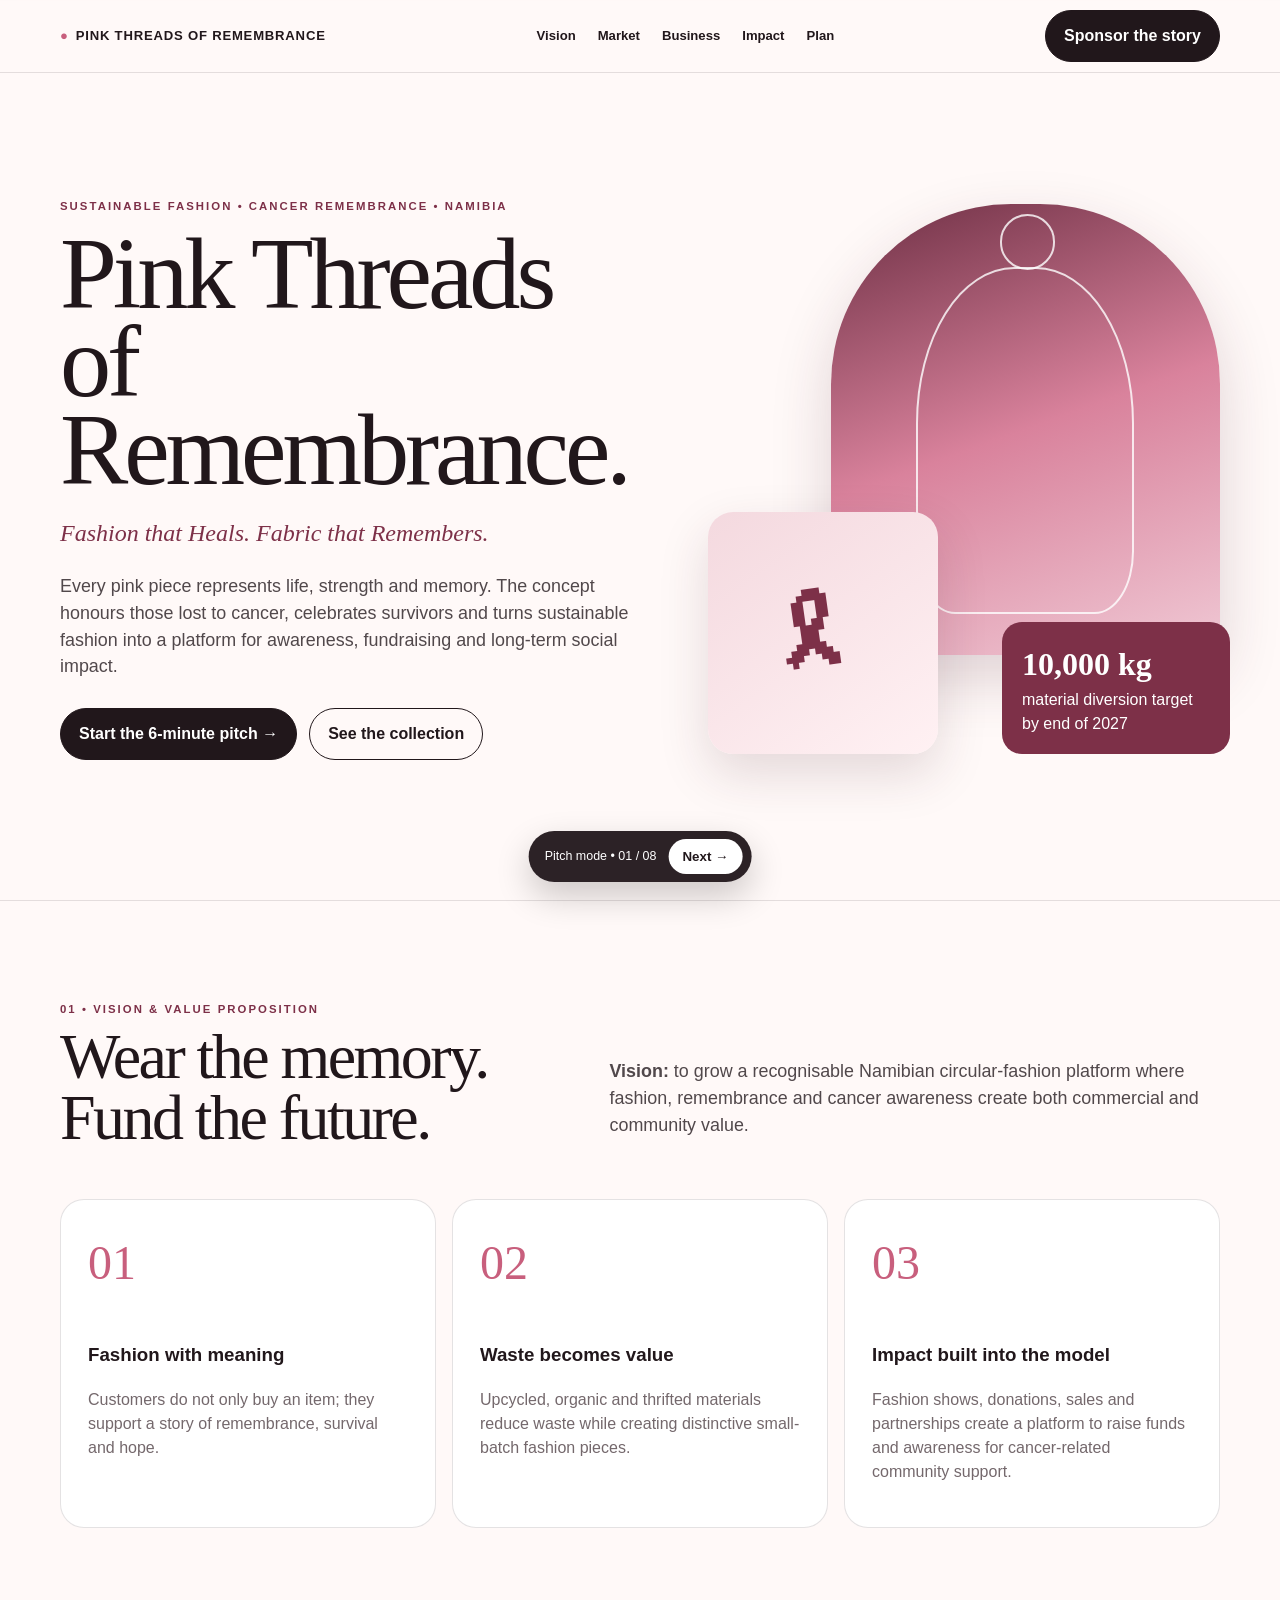
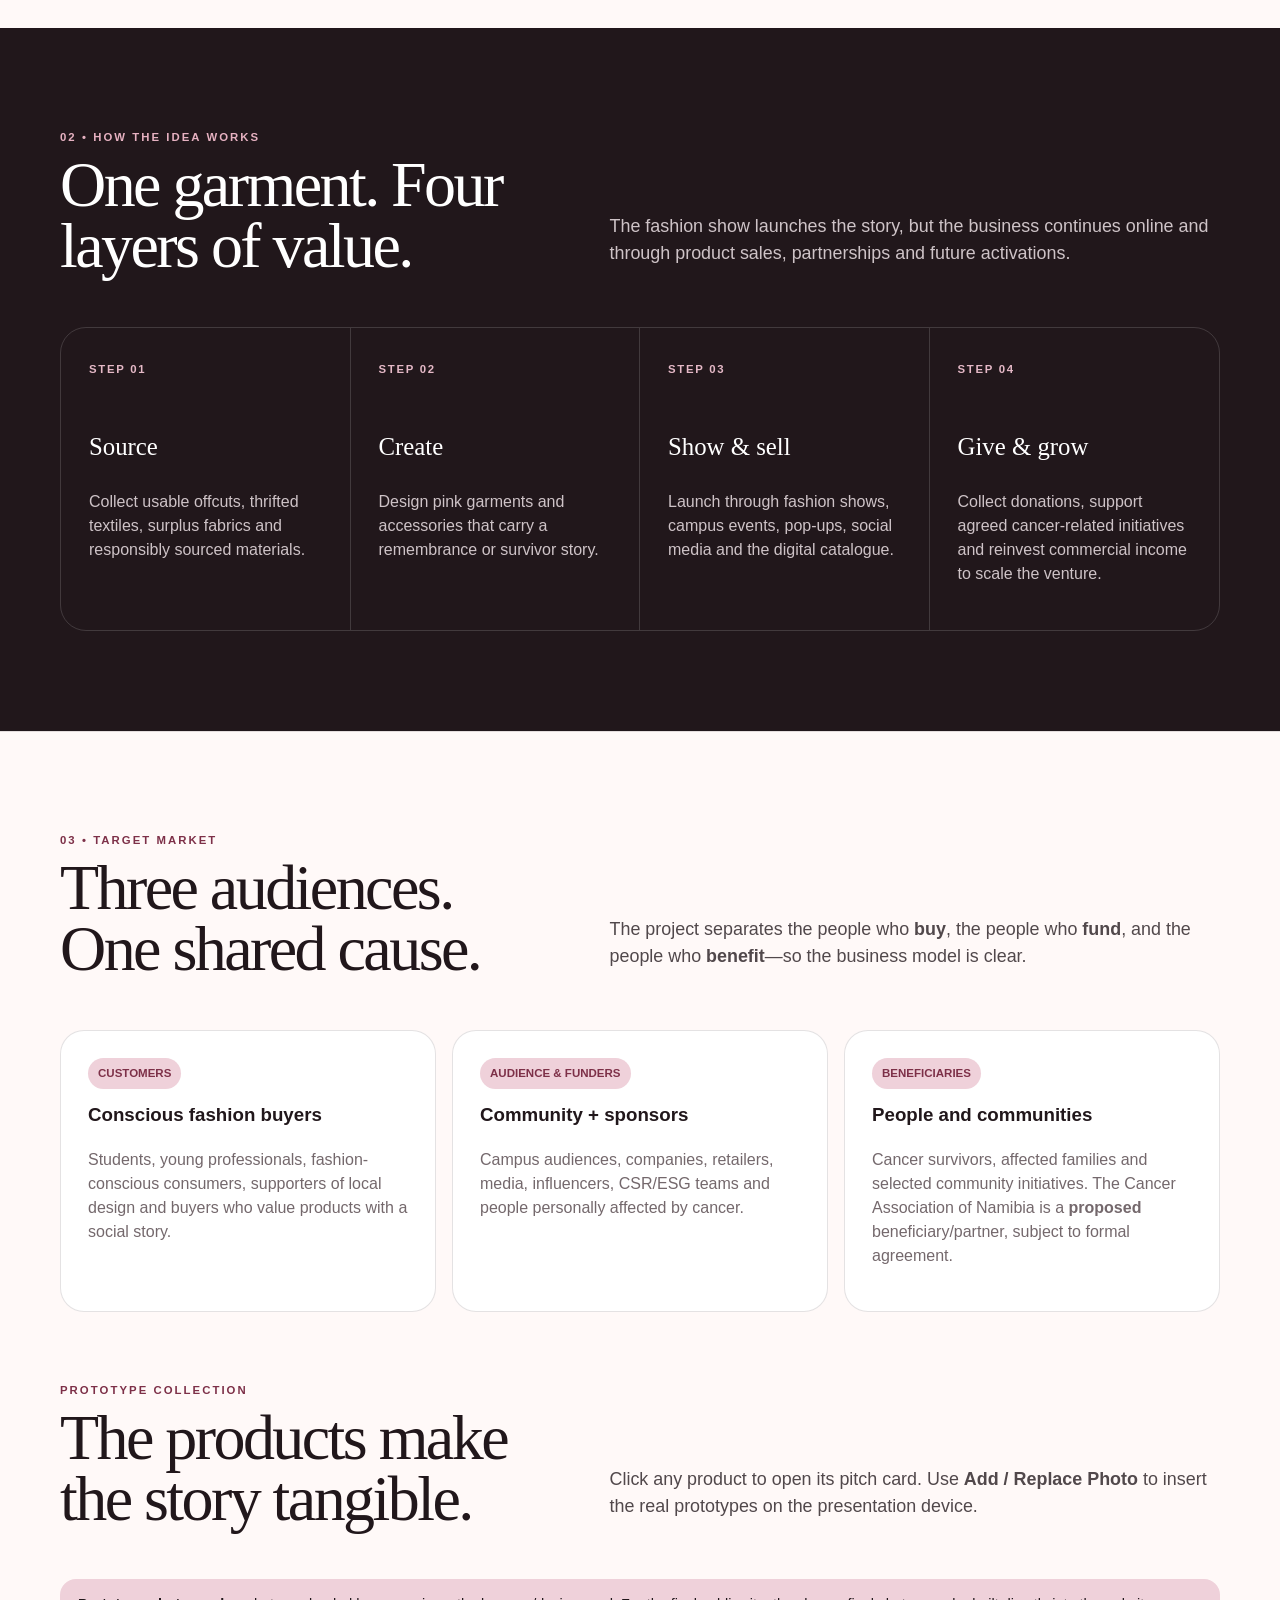
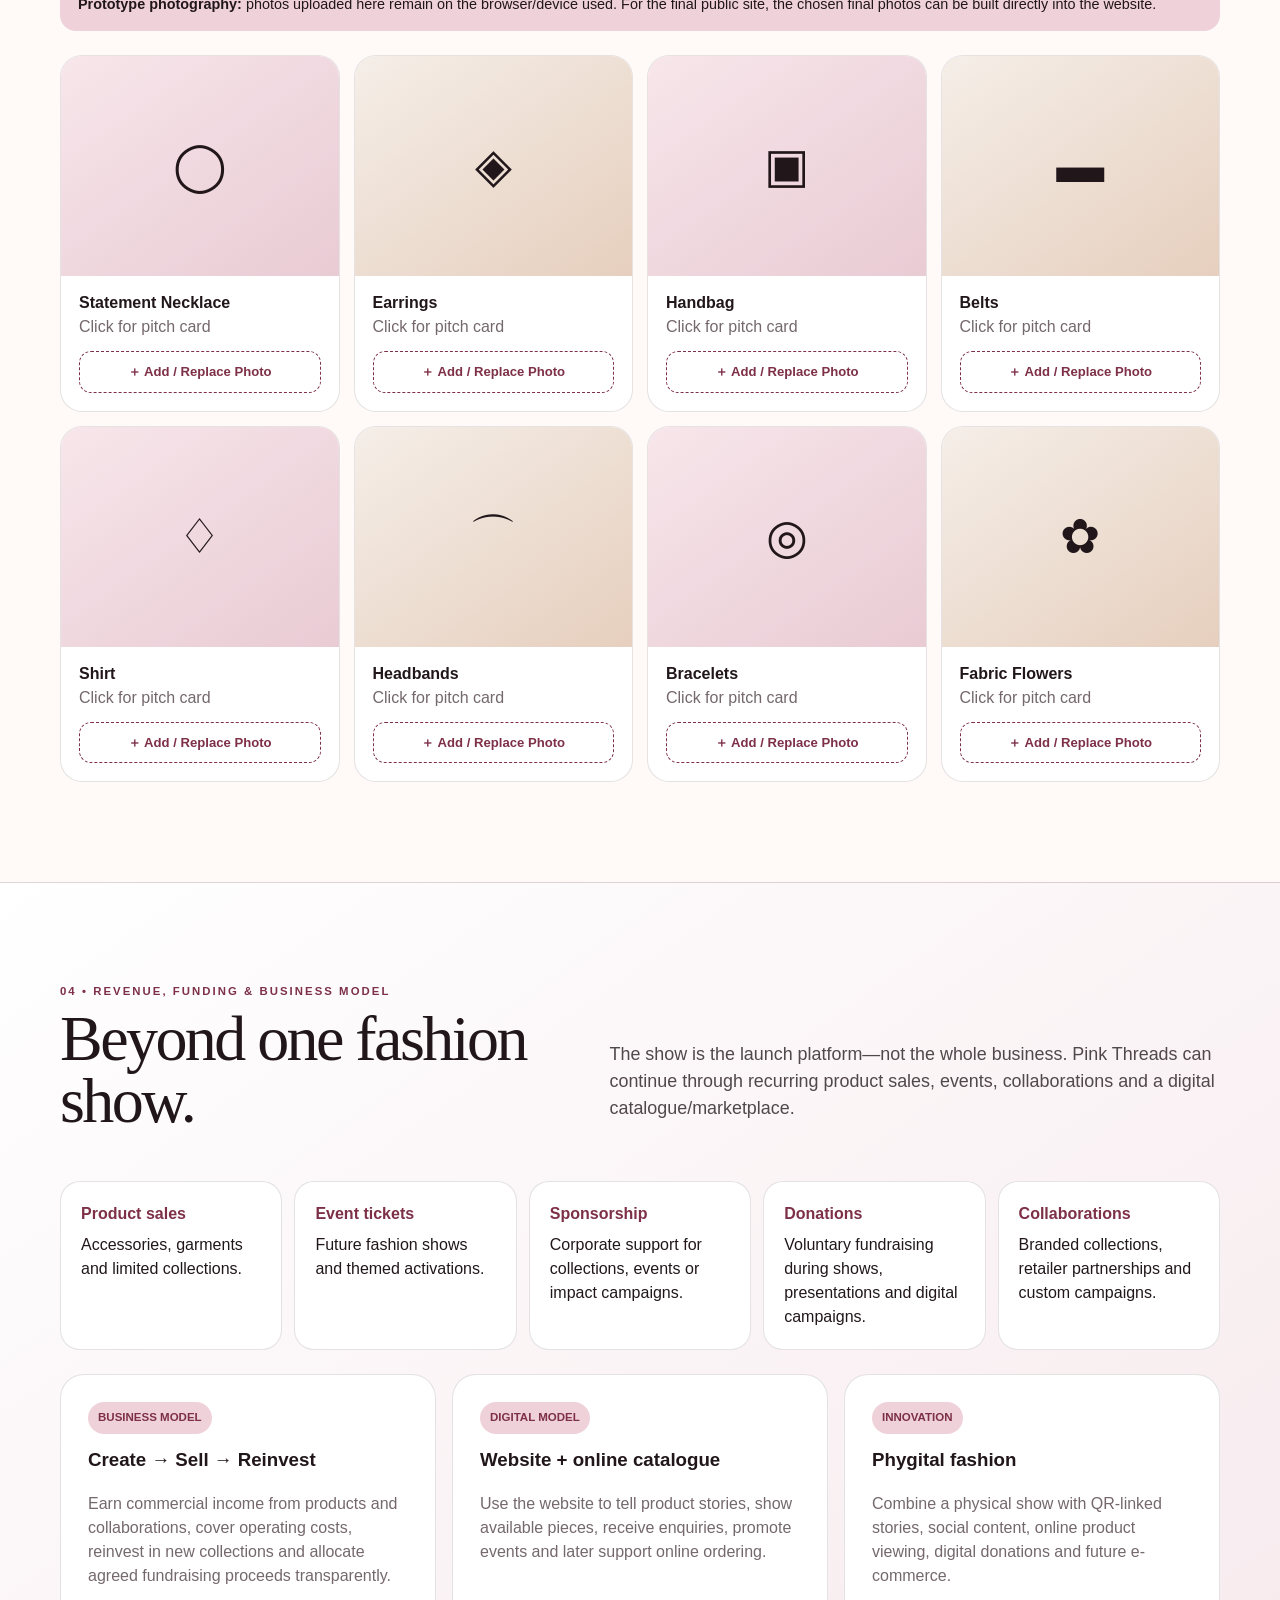
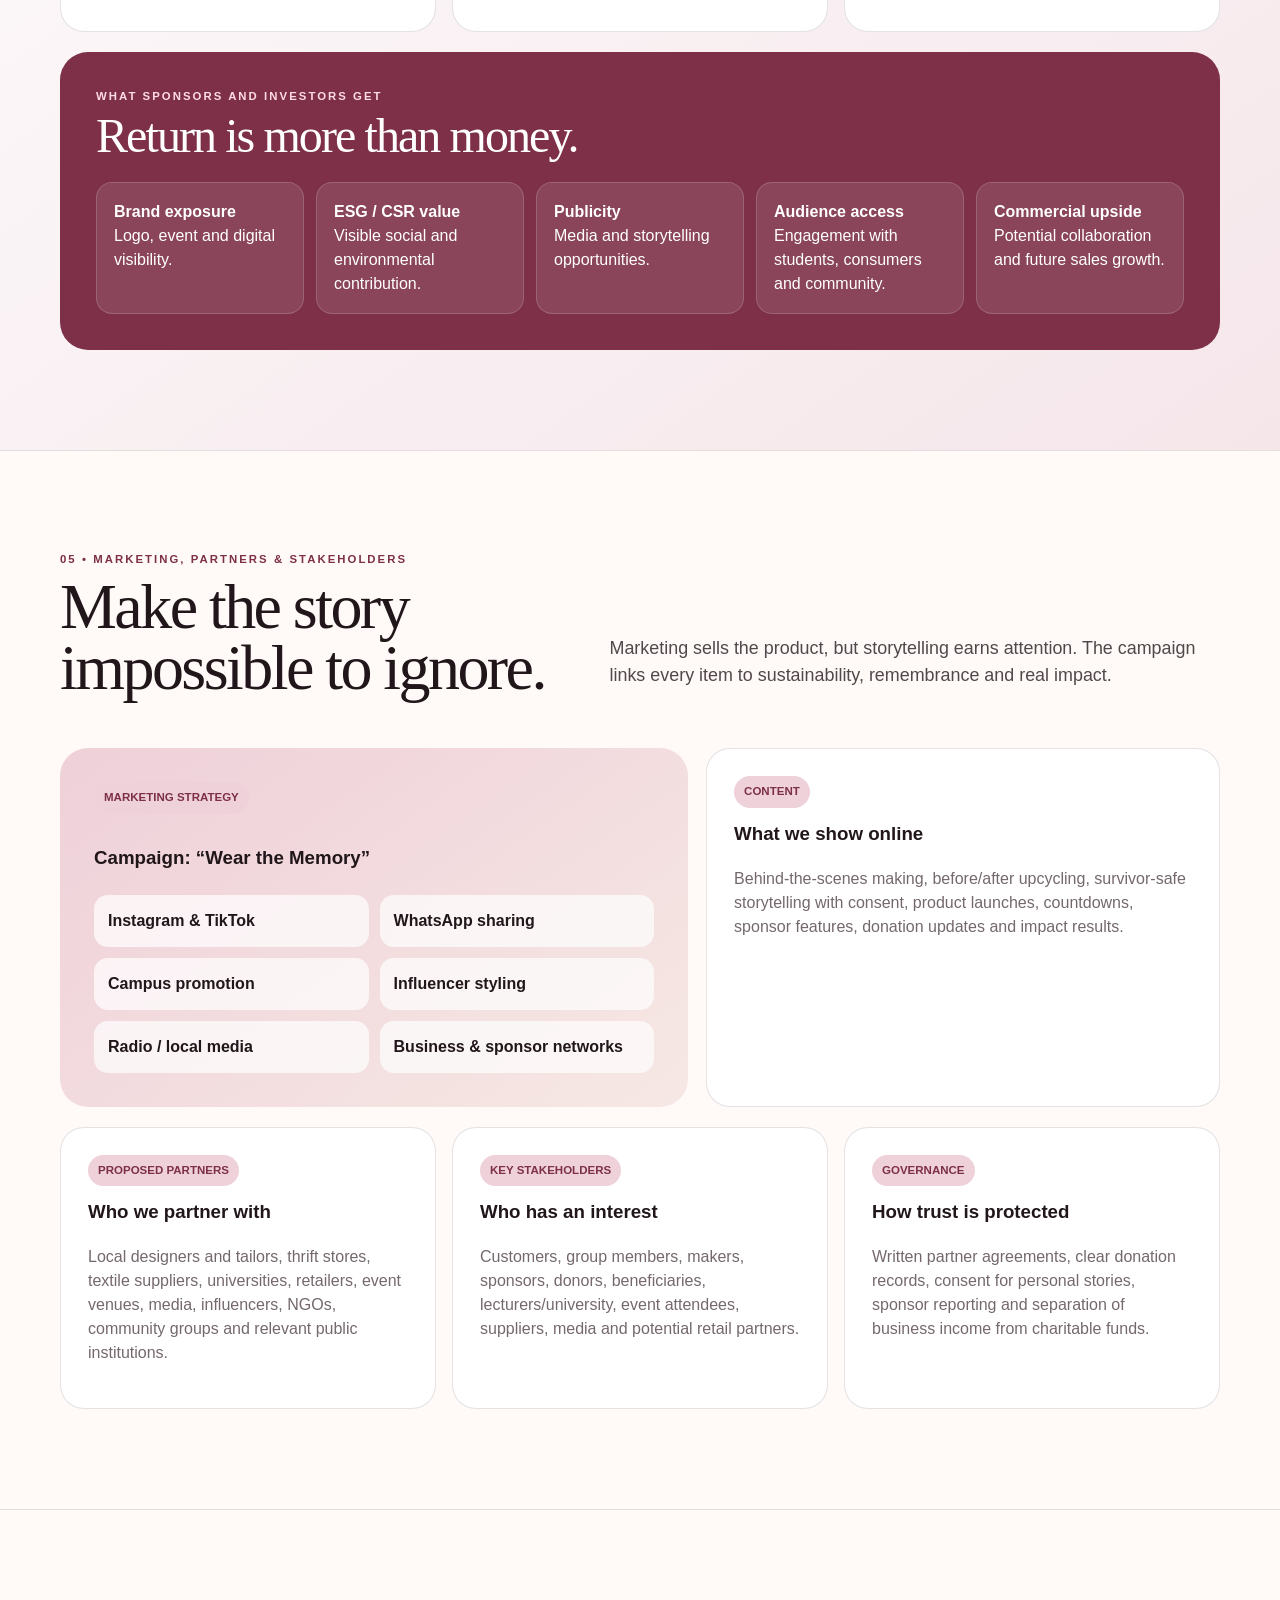
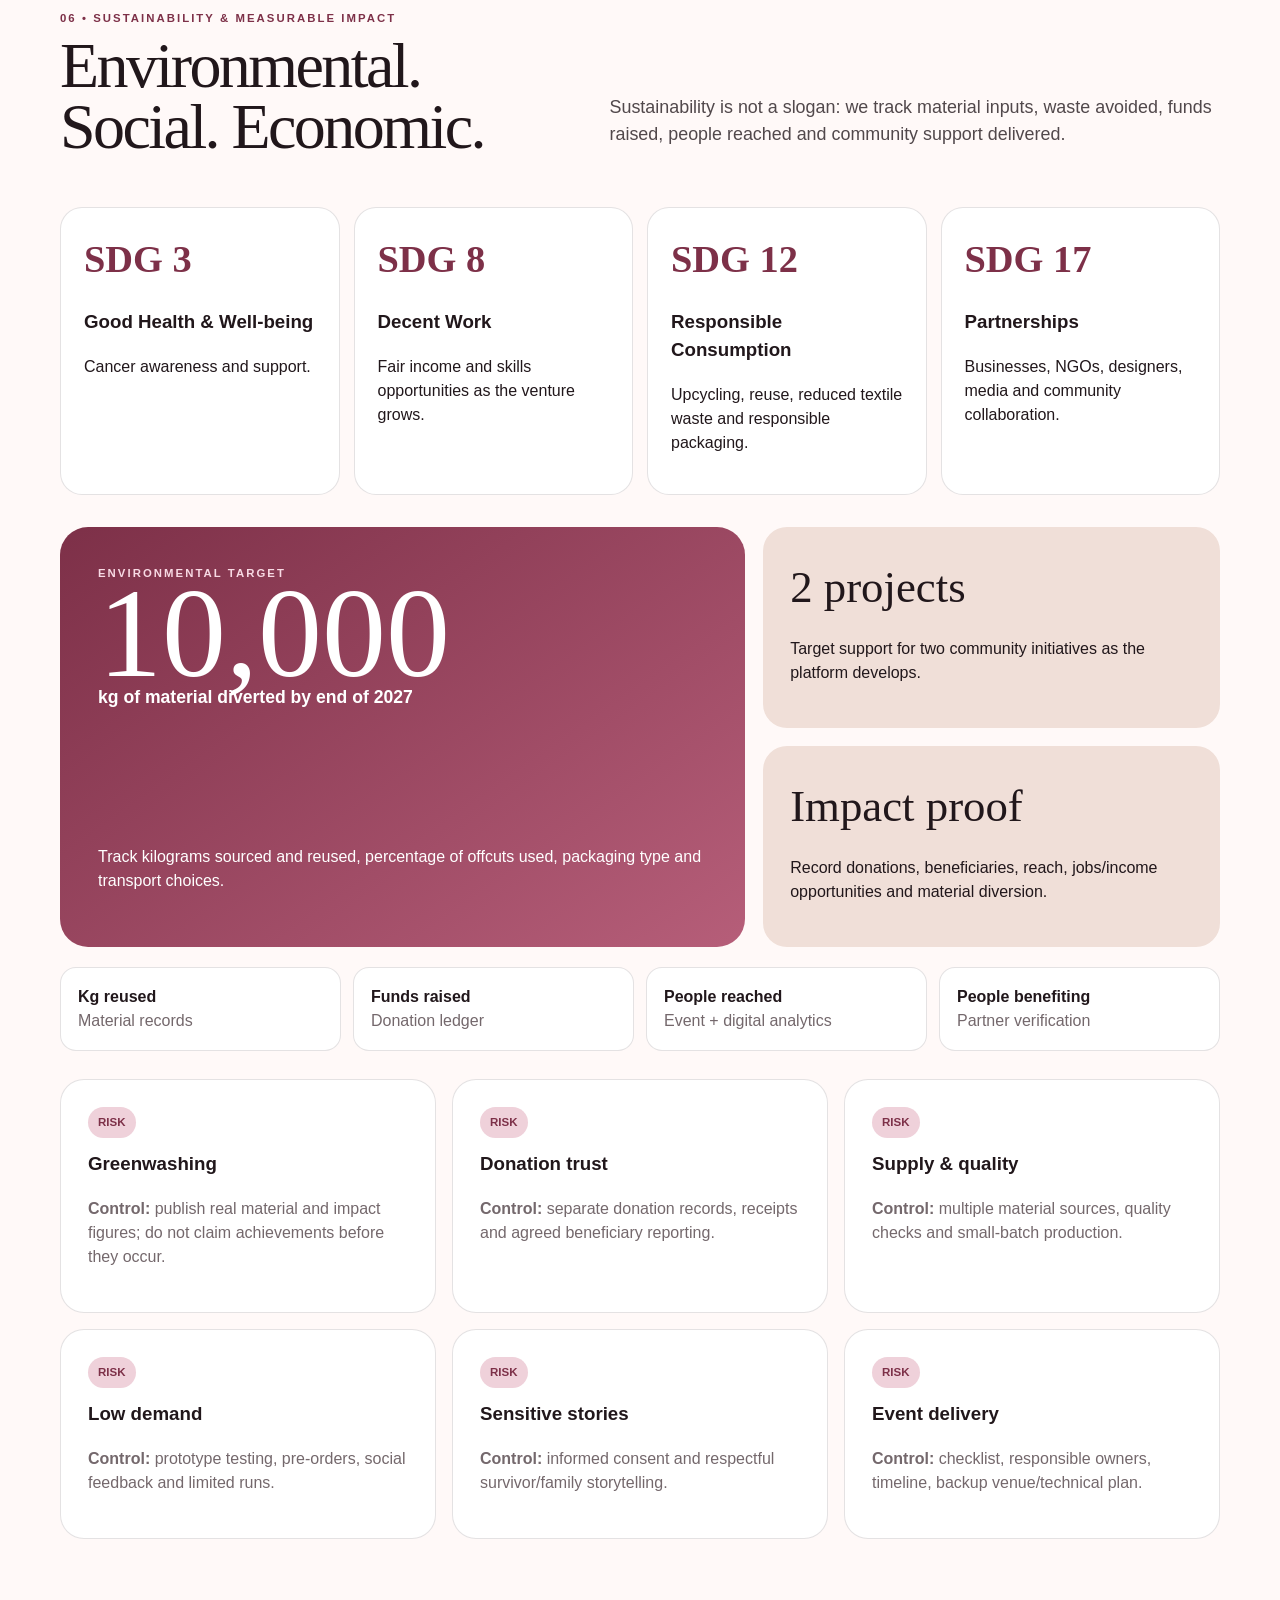
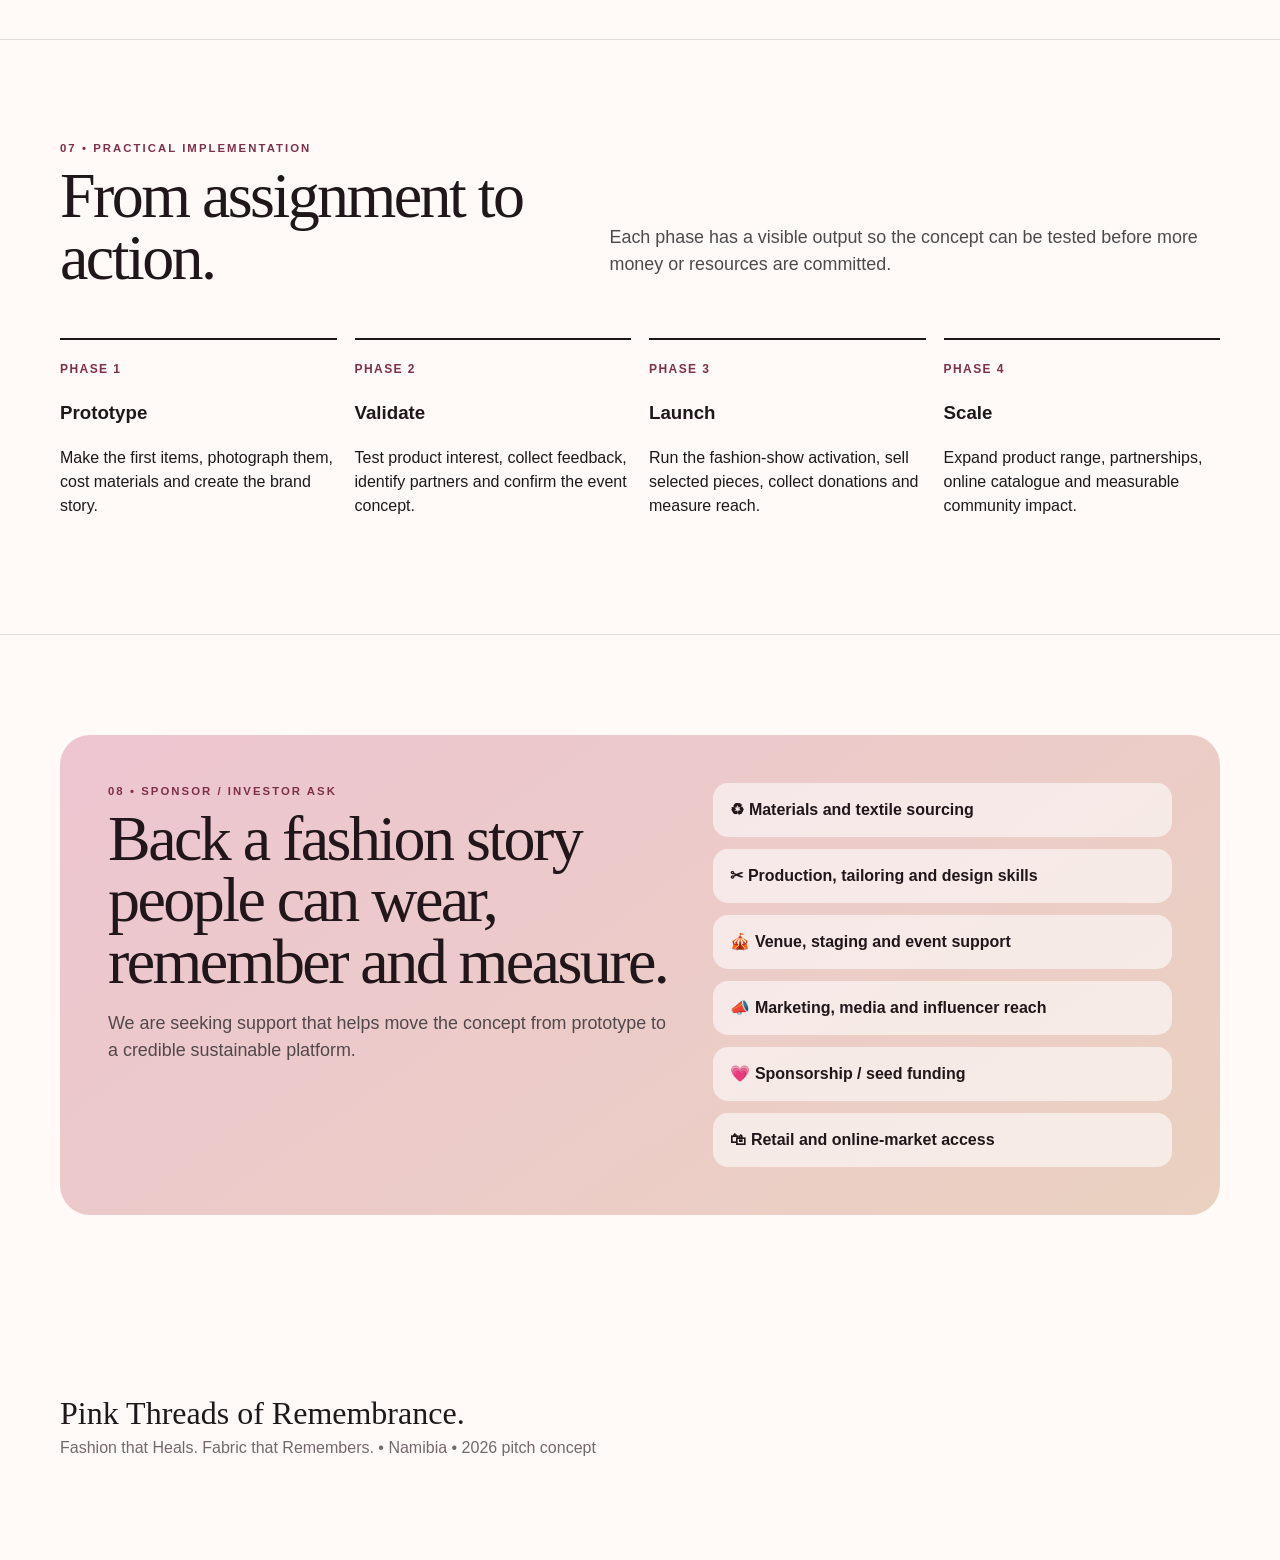
==== commit c9d45e2b: "Complete Pink Threads assignment pitch and public share version" ====
--- a/pitch/index.html
+++ b/pitch/index.html
@@ -1 +1,34 @@
-<!DOCTYPE html><html lang="en"><head><meta charset="utf-8"><meta name="viewport" content="width=device-width,initial-scale=1"><meta name="description" content="Pink Threads of Remembrance — Namibian sustainable fashion pitch"><title>Pink Threads of Remembrance</title><style>:root{--ink:#21171b;--paper:#fff9f8;--pink:#c85f7d;--rose:#efd1da;--deep:#7d3048;--sand:#e9cfbd;--muted:#756a6e;--line:rgba(33,23,27,.12)}*{box-sizing:border-box}html{scroll-behavior:smooth}body{margin:0;background:var(--paper);color:var(--ink);font-family:Arial,Helvetica,sans-serif;line-height:1.5}a{text-decoration:none;color:inherit}.wrap{width:min(1160px,92vw);margin:auto}.nav{position:fixed;z-index:30;top:0;left:0;right:0;background:rgba(255,249,248,.94);backdrop-filter:blur(14px);border-bottom:1px solid var(--line)}.navin{height:74px;display:flex;align-items:center;justify-content:space-between;gap:18px}.brand{font-weight:900;letter-spacing:.05em;font-size:.82rem}.dot{color:var(--pink);margin-right:7px}.links{display:flex;gap:22px;font-size:.84rem;font-weight:800}.btn,.pill{display:inline-flex;align-items:center;justify-content:center;border:1px solid var(--ink);border-radius:999px;padding:13px 18px;font-weight:900;background:transparent;cursor:pointer}.btn.dark,.pill{background:var(--ink);color:#fff}.hero{min-height:100vh;padding:135px 0 80px;display:grid;align-items:center}.heroGrid{display:grid;grid-template-columns:1.05fr .95fr;gap:58px;align-items:center}.eyebrow{text-transform:uppercase;letter-spacing:.18em;color:var(--deep);font-size:.72rem;font-weight:900}h1,h2{font-family:Georgia,'Times New Roman',serif;font-weight:500;letter-spacing:-.04em}h1{font-size:clamp(3.8rem,8vw,7rem);line-height:.86;margin:16px 0 26px}h2{font-size:clamp(2.7rem,5vw,4.6rem);line-height:.96;margin:8px 0}.lead{font-size:1.13rem;color:#51484b;max-width:640px}.actions{display:flex;gap:12px;flex-wrap:wrap;margin-top:30px}.visual{min-height:560px;position:relative}.oval{position:absolute;right:0;top:0;width:75%;height:82%;border-radius:180px 180px 28px 28px;background:linear-gradient(160deg,#6d2e43,#d9829c 50%,#f0c9d5);box-shadow:0 24px 60px rgba(76,36,50,.18)}.dress{position:absolute;inset:14% 22% 9%;border:2px solid rgba(255,255,255,.78);border-radius:45% 45% 18% 18%}.dress:before{content:'';position:absolute;width:24%;aspect-ratio:1;border:2px solid rgba(255,255,255,.78);border-radius:50%;left:38%;top:-16%}.mini{position:absolute;left:0;bottom:0;width:45%;height:45%;border-radius:25px;background:linear-gradient(145deg,#f4d9df,#fff1f3);box-shadow:0 20px 50px rgba(76,36,50,.15)}.bag{position:absolute;left:25%;top:30%;width:50%;height:42%;border:2px solid #4b2934;border-radius:12px}.bag:before{content:'';position:absolute;left:26%;top:-32%;width:48%;height:36%;border:2px solid #4b2934;border-bottom:0;border-radius:50% 50% 0 0}.target{position:absolute;right:-10px;bottom:0;background:var(--deep);color:#fff;padding:18px 20px;border-radius:20px;max-width:225px}.target strong{font-family:Georgia,serif;font-size:2rem;display:block}section{padding:105px 0;border-top:1px solid var(--line)}.head{display:grid;grid-template-columns:.9fr 1.1fr;gap:50px;align-items:end;margin-bottom:45px}.cards{display:grid;grid-template-columns:repeat(3,1fr);gap:16px}.card{background:#fff;border:1px solid var(--line);border-radius:24px;padding:28px;min-height:240px}.num{font-family:Georgia,serif;font-size:3rem;color:var(--pink)}.card h3{margin-top:50px}.card p,.small{color:var(--muted)}.darkSec{background:var(--ink);color:#fff}.darkSec .lead,.darkSec p{color:#cfc5c8}.process{display:grid;grid-template-columns:repeat(4,1fr);border:1px solid rgba(255,255,255,.15);border-radius:26px;overflow:hidden}.step{padding:28px;min-height:235px;border-right:1px solid rgba(255,255,255,.15)}.step:last-child{border:0}.step span{font-size:.72rem;color:#e2bac6;font-weight:900;letter-spacing:.15em}.step h3{font-family:Georgia,serif;font-size:1.55rem;font-weight:500;margin-top:55px}.note{background:var(--rose);padding:15px 18px;border-radius:16px;margin-bottom:24px;font-size:.9rem}.collection{display:grid;grid-template-columns:repeat(4,1fr);gap:14px}.prod{background:#fff;border:1px solid var(--line);border-radius:22px;overflow:hidden;transition:.2s}.prod:hover{transform:translateY(-4px);box-shadow:0 14px 34px rgba(76,36,50,.1)}.art{height:230px;background:linear-gradient(145deg,#f7e6eb,#e9cbd4);display:grid;place-items:center;font-size:3rem;position:relative;overflow:hidden;cursor:pointer}.prod:nth-child(even) .art{background:linear-gradient(145deg,#f5eee8,#e6cfbe)}.art img{width:100%;height:100%;object-fit:cover;display:none}.art.hasPhoto img{display:block}.art.hasPhoto .ph{display:none}.prodInfo{padding:16px 18px 12px;cursor:pointer}.prodInfo strong{display:block}.uploadRow{padding:0 18px 18px}.uploadBtn{display:flex;align-items:center;justify-content:center;width:100%;padding:10px 12px;border-radius:12px;background:#fff;border:1px dashed var(--deep);color:var(--deep);font-size:.82rem;font-weight:900;cursor:pointer}.uploadBtn:hover{background:#fff1f4}.fileInput{display:none}.impact{display:grid;grid-template-columns:1.2fr .8fr;gap:18px}.bigImpact{background:linear-gradient(145deg,var(--deep),#b65e79);color:#fff;border-radius:28px;padding:38px;min-height:410px;display:flex;flex-direction:column;justify-content:space-between}.bigImpact .big{font-family:Georgia,serif;font-size:clamp(5rem,10vw,8.5rem);line-height:.8}.stack{display:grid;gap:18px}.ibox{background:#f0dfd8;border-radius:24px;padding:28px}.ibox strong{font-family:Georgia,serif;font-size:3rem;font-weight:500}.road{display:grid;grid-template-columns:repeat(4,1fr);gap:18px}.mile{border-top:2px solid var(--ink);padding-top:16px}.mile b{color:var(--deep);font-size:.75rem;letter-spacing:.12em}.ask{background:linear-gradient(145deg,#edc5d1,var(--sand));border-radius:30px;padding:48px;display:grid;grid-template-columns:1.1fr .9fr;gap:45px}.askList{display:grid;gap:12px}.askItem{background:rgba(255,255,255,.58);padding:15px 17px;border-radius:15px;font-weight:800}.pitchbar{position:fixed;z-index:35;bottom:18px;left:50%;transform:translateX(-50%);background:rgba(33,23,27,.95);color:#fff;padding:8px 9px 8px 16px;border-radius:999px;display:flex;gap:12px;align-items:center;box-shadow:0 14px 35px rgba(0,0,0,.2);font-size:.78rem}.pitchbar button{border:0;border-radius:999px;background:#fff;color:var(--ink);padding:10px 14px;font-weight:900;cursor:pointer}.modal{position:fixed;inset:0;background:rgba(20,10,14,.65);display:none;align-items:center;justify-content:center;z-index:60;padding:20px}.modal.open{display:flex}.modalBox{background:var(--paper);max-width:680px;width:100%;border-radius:26px;padding:30px;max-height:88vh;overflow:auto}.modalTop{display:flex;justify-content:space-between;gap:20px}.close{border:0;background:var(--ink);color:#fff;border-radius:50%;width:38px;height:38px;cursor:pointer;font-size:1.25rem}.modalPhoto{width:100%;height:300px;border-radius:18px;background:var(--rose);overflow:hidden;margin:20px 0;display:grid;place-items:center}.modalPhoto img{width:100%;height:100%;object-fit:cover;display:none}.modalPhoto.hasPhoto img{display:block}.modalPhoto.hasPhoto span{display:none}footer{padding:50px 0 100px}@media(max-width:900px){.links{display:none}.heroGrid,.head,.impact,.ask{grid-template-columns:1fr}.cards{grid-template-columns:1fr}.process{grid-template-columns:1fr 1fr}.collection{grid-template-columns:1fr 1fr}.road{grid-template-columns:1fr 1fr}.visual{min-height:500px}}@media(max-width:560px){.process,.collection,.road{grid-template-columns:1fr}.visual{min-height:420px}.ask{padding:28px}.pitchbar{width:calc(100vw - 24px);justify-content:space-between}.brand{font-size:.72rem}.modalPhoto{height:240px}}</style></head><body><nav class="nav"><div class="wrap navin"><div class="brand"><span class="dot">●</span>PINK THREADS OF REMEMBRANCE</div><div class="links"><a href="#idea">Idea</a><a href="#collection">Collection</a><a href="#impact">Impact</a><a href="#roadmap">Roadmap</a></div><a class="pill" href="#partner">Partner with us</a></div></nav><main><section class="hero"><div class="wrap heroGrid"><div><div class="eyebrow">Circular fashion • Namibia • Investor pitch</div><h1>Pink Threads<br>of Remembrance.</h1><p class="lead">A Namibian sustainable-fashion concept transforming discarded and overlooked materials into expressive accessories, wearable pieces, fair-work opportunities and meaningful local impact.</p><div class="actions"><a class="btn dark" href="#idea">Start the pitch →</a><a class="btn" href="#collection">See the collection</a></div></div><div class="visual"><div class="oval"><div class="dress"></div></div><div class="mini"><div class="bag"></div></div><div class="target"><strong>10,000 kg</strong>material diversion target by end of 2027</div></div></div></section><section id="idea"><div class="wrap"><div class="head"><div><div class="eyebrow">01 • The opportunity</div><h2>Fashion can carry memory, meaning and impact.</h2></div><p class="lead">Pink Threads of Remembrance treats discarded materials as a design resource, connecting circular fashion, creativity and a social purpose that can grow responsibly in Namibia.</p></div><div class="cards"><div class="card"><div class="num">01</div><h3>Recover value</h3><p>Redirect useful materials from waste streams and give them a second life through design.</p></div><div class="card"><div class="num">02</div><h3>Create desirable products</h3><p>Turn recovered material into pieces people want to wear, gift and talk about.</p></div><div class="card"><div class="num">03</div><h3>Build local impact</h3><p>Use growth to create fair-work opportunities and support practical community initiatives in Namibia.</p></div></div></div></section><section class="darkSec"><div class="wrap"><div class="head"><div><div class="eyebrow" style="color:#e6b1c1">02 • How it works</div><h2>From discarded material to statement piece.</h2></div><p class="lead">A simple circular model: source responsibly, redesign creatively, make with care and reinvest part of the value into people and community.</p></div><div class="process"><div class="step"><span>STEP 01</span><h3>Source</h3><p>Identify usable discarded, surplus or overlooked materials.</p></div><div class="step"><span>STEP 02</span><h3>Reimagine</h3><p>Develop concepts that celebrate texture, story and imperfection.</p></div><div class="step"><span>STEP 03</span><h3>Create</h3><p>Produce small-batch pieces with a focus on quality and uniqueness.</p></div><div class="step"><span>STEP 04</span><h3>Reinvest</h3><p>Grow fair-work opportunities and support selected community projects.</p></div></div></div></section><section id="collection"><div class="wrap"><div class="head"><div><div class="eyebrow">03 • Prototype collection</div><h2>Your real collection goes here.</h2></div><p class="lead">Click any product to open its pitch card. The owner can also use <b>Add / Replace Photo</b> on the device being used for the presentation.</p></div><div class="note"><b>Photo upload:</b> uploaded images are stored only in the browser being used. For the final group version, send the real product photos to the project owner so they can be built into the shared website.</div><div class="collection" id="grid"></div></div></section><section id="impact"><div class="wrap"><div class="head"><div><div class="eyebrow">04 • Planned impact</div><h2>Ambitious enough to matter. Realistic enough to measure.</h2></div><p class="lead">These are targets Pink Threads of Remembrance intends to work toward as production, partnerships and sales grow. They are not presented as impact already achieved.</p></div><div class="impact"><div class="bigImpact"><div><div class="eyebrow" style="color:#f7dbe3">Material target</div><div class="big">10,000</div><div style="font-weight:900;font-size:1.15rem">kilograms by end of 2027</div></div><p>Targeted diversion of usable material into creative reuse, product development and circular-fashion experimentation.</p></div><div class="stack"><div class="ibox"><strong>Fair work</strong><p>Create selected income and work opportunities for people affected by cancer as the venture grows.</p></div><div class="ibox"><strong>2 projects</strong><p>Target funding or supporting two practical community initiatives through future project growth.</p></div></div></div></div></section><section id="roadmap"><div class="wrap"><div class="head"><div><div class="eyebrow">05 • Roadmap</div><h2>Start small. Prove demand. Scale what works.</h2></div><p class="lead">The venture grows in stages rather than making unrealistic promises before the market and production process are tested.</p></div><div class="road"><div class="mile"><b>NOW</b><h3>Prototype</h3><p>Complete first products, capture real photography and validate the visual identity.</p></div><div class="mile"><b>NEXT</b><h3>Test market</h3><p>Small-batch sales, pop-up exposure, feedback and early partner conversations.</p></div><div class="mile"><b>2027</b><h3>Build traction</h3><p>Expand sourcing, product range and measurable material diversion.</p></div><div class="mile"><b>THEN</b><h3>Scale impact</h3><p>Grow fair-work opportunities and contribute to two community projects.</p></div></div></div></section><section id="partner"><div class="wrap"><div class="ask"><div><div class="eyebrow">06 • The invitation</div><h2>Help turn the first collection into a scalable Namibian story.</h2><p class="lead">We are looking for the right conversations around material sourcing, production support, retail exposure, mentorship and future investment.</p></div><div class="askList"><div class="askItem">Material & sourcing partners</div><div class="askItem">Production & skills partners</div><div class="askItem">Retail, showcase & runway opportunities</div><div class="askItem">Mentors and future investors</div></div></div></div></section></main><footer><div class="wrap"><h3 style="font-family:Georgia,serif;font-size:2rem;margin-bottom:6px">Pink Threads of Remembrance.</h3><div class="small">Namibia • Sustainable fashion pitch • 2026</div></div></footer><div class="pitchbar"><span id="status">Pitch mode • 01 / 06</span><button onclick="nextPitch()">Next section →</button></div><div class="modal" id="modal" onclick="if(event.target===this)closeM()"><div class="modalBox"><div class="modalTop"><div><div class="eyebrow">Product pitch card</div><h2 id="mt" style="font-size:2.6rem;margin-top:10px"></h2></div><button class="close" onclick="closeM()">×</button></div><div class="modalPhoto" id="mp"><span>Product photo</span><img id="mi" alt="Product"></div><p id="md" class="lead"></p></div></div><script>const products=[['necklace','Statement Necklace','◯','A bold accessory designed from recovered materials.'],['earrings','Earrings','◈','Lightweight statement earrings with a circular-design story.'],['handbag','Handbag','▣','An upcycled fashion bag designed to make waste visible as value.'],['belts','Belts','▬','A functional accessory concept using recovered material in a new form.'],['shirt','Shirt','♢','A wearable piece combining sustainability and contemporary Namibian fashion.'],['headbands','Headbands','⌒','Small-batch accessories that make use of smaller recovered material pieces.'],['bracelets','Bracelets','◎','Compact fashion pieces designed from reclaimed material and offcuts.'],['flowers','Fabric Flowers','✿','Decorative pieces that can be used in styling, garments and accessories.']];let cur=null;const grid=document.getElementById('grid');products.forEach(p=>{const a=document.createElement('article');a.className='prod';a.innerHTML='<div class="art" data-open="'+p[0]+'" id="art-'+p[0]+'"><span class="ph">'+p[2]+'</span><img id="img-'+p[0]+'"></div><div class="prodInfo" data-open="'+p[0]+'"><strong>'+p[1]+'</strong><span class="small">Click for product pitch card</span></div><div class="uploadRow"><label class="uploadBtn" for="file-'+p[0]+'">＋ Add / Replace Photo</label><input class="fileInput" id="file-'+p[0]+'" data-id="'+p[0]+'" type="file" accept="image/*"></div>';grid.appendChild(a)});grid.addEventListener('click',e=>{const x=e.target.closest('[data-open]');if(x)openP(x.dataset.open)});document.querySelectorAll('.fileInput').forEach(f=>f.addEventListener('change',e=>{const file=e.target.files[0];if(!file)return;const r=new FileReader;r.onload=()=>{try{localStorage.setItem('pink-'+e.target.dataset.id,r.result)}catch(err){}show(e.target.dataset.id,r.result)};r.readAsDataURL(file)}));function show(id,src){const a=document.getElementById('art-'+id),im=document.getElementById('img-'+id);if(a&&im){im.src=src;a.classList.add('hasPhoto')}if(cur===id){document.getElementById('mi').src=src;document.getElementById('mp').classList.add('hasPhoto')}}products.forEach(p=>{const s=localStorage.getItem('pink-'+p[0]);if(s)show(p[0],s)});function openP(id){const p=products.find(x=>x[0]===id);cur=id;document.getElementById('mt').textContent=p[1];document.getElementById('md').textContent=p[3];document.getElementById('mp').classList.remove('hasPhoto');const s=localStorage.getItem('pink-'+id);if(s){document.getElementById('mi').src=s;document.getElementById('mp').classList.add('hasPhoto')}document.getElementById('modal').classList.add('open')}function closeM(){document.getElementById('modal').classList.remove('open')}const secs=['idea','collection','impact','roadmap','partner'];let i=-1;function nextPitch(){i=(i+1)%secs.length;document.getElementById(secs[i]).scrollIntoView({behavior:'smooth'});document.getElementById('status').textContent='Pitch mode • '+String(i+2).padStart(2,'0')+' / 06'}document.addEventListener('keydown',e=>{if(e.key==='Escape')closeM();if(e.key==='ArrowRight')nextPitch()});</script></body></html>+<!DOCTYPE html>
+<html lang="en">
+<head>
+<meta charset="utf-8"><meta name="viewport" content="width=device-width,initial-scale=1">
+<meta name="description" content="Pink Threads of Remembrance — Fashion that Heals. Fabric that Remembers.">
+<title>Pink Threads of Remembrance | Pitch</title>
+<style>
+:root{--ink:#21171b;--paper:#fff9f8;--pink:#c85f7d;--rose:#efd1da;--deep:#7d3048;--sand:#ead1c0;--muted:#74686c;--line:rgba(33,23,27,.12);--white:#fff}*{box-sizing:border-box}html{scroll-behavior:smooth}body{margin:0;background:var(--paper);color:var(--ink);font:16px/1.5 Arial,Helvetica,sans-serif}a{text-decoration:none;color:inherit}.wrap{width:min(1160px,92vw);margin:auto}.nav{position:fixed;z-index:30;top:0;left:0;right:0;background:rgba(255,249,248,.94);backdrop-filter:blur(14px);border-bottom:1px solid var(--line)}.navin{height:72px;display:flex;align-items:center;justify-content:space-between;gap:18px}.brand{font-size:.82rem;font-weight:900;letter-spacing:.06em}.dot{color:var(--pink);margin-right:7px}.links{display:flex;gap:22px;font-size:.82rem;font-weight:800}.btn,.pill{display:inline-flex;align-items:center;justify-content:center;border:1px solid var(--ink);border-radius:999px;padding:13px 18px;font-weight:900;background:transparent;cursor:pointer}.btn.dark,.pill{background:var(--ink);color:white}.hero{min-height:100vh;padding:132px 0 75px;display:grid;align-items:center}.heroGrid{display:grid;grid-template-columns:1.07fr .93fr;gap:58px;align-items:center}.eyebrow{text-transform:uppercase;letter-spacing:.18em;color:var(--deep);font-size:.71rem;font-weight:900}h1,h2{font-family:Georgia,'Times New Roman',serif;font-weight:500;letter-spacing:-.04em}h1{font-size:clamp(3.7rem,8vw,7rem);line-height:.86;margin:15px 0 21px}h2{font-size:clamp(2.5rem,5vw,4.5rem);line-height:.96;margin:8px 0}.theme{font-family:Georgia,serif;font-style:italic;font-size:1.5rem;color:var(--deep);margin:0 0 22px}.lead{font-size:1.12rem;color:#51484b;max-width:660px}.actions{display:flex;gap:12px;flex-wrap:wrap;margin-top:28px}.visual{min-height:550px;position:relative}.oval{position:absolute;right:0;top:0;width:76%;height:82%;border-radius:180px 180px 28px 28px;background:linear-gradient(160deg,#6d2e43,#d9829c 50%,#f0c9d5);box-shadow:0 24px 60px rgba(76,36,50,.18)}.dress{position:absolute;inset:14% 22% 9%;border:2px solid rgba(255,255,255,.8);border-radius:45% 45% 18% 18%}.dress:before{content:'';position:absolute;width:24%;aspect-ratio:1;border:2px solid rgba(255,255,255,.8);border-radius:50%;left:38%;top:-16%}.mini{position:absolute;left:0;bottom:0;width:45%;height:44%;border-radius:25px;background:linear-gradient(145deg,#f4d9df,#fff1f3);box-shadow:0 20px 50px rgba(76,36,50,.15)}.ribbon{position:absolute;left:25%;top:21%;font-size:6rem;color:var(--deep);font-family:Georgia,serif;transform:rotate(-8deg)}.target{position:absolute;right:-10px;bottom:0;background:var(--deep);color:#fff;padding:18px 20px;border-radius:20px;max-width:228px}.target strong{font-family:Georgia,serif;font-size:2rem;display:block}section{padding:100px 0;border-top:1px solid var(--line)}.head{display:grid;grid-template-columns:.9fr 1.1fr;gap:50px;align-items:end;margin-bottom:42px}.cards{display:grid;grid-template-columns:repeat(3,1fr);gap:16px}.card,.tile{background:#fff;border:1px solid var(--line);border-radius:24px;padding:27px}.card{min-height:240px}.num{font-family:Georgia,serif;font-size:3rem;color:var(--pink)}.card h3{margin-top:42px}.card p,.small,.tile p{color:var(--muted)}.darkSec{background:var(--ink);color:#fff}.darkSec .lead,.darkSec p{color:#cec3c7}.process{display:grid;grid-template-columns:repeat(4,1fr);border:1px solid rgba(255,255,255,.15);border-radius:26px;overflow:hidden}.step{padding:28px;min-height:230px;border-right:1px solid rgba(255,255,255,.15)}.step:last-child{border:0}.step span{font-size:.71rem;color:#e5b9c7;font-weight:900;letter-spacing:.15em}.step h3{font-family:Georgia,serif;font-size:1.55rem;font-weight:500;margin-top:48px}.marketGrid,.businessGrid,.partnerGrid,.riskGrid{display:grid;grid-template-columns:repeat(3,1fr);gap:16px}.tile h3{margin-top:0}.tag{display:inline-block;background:var(--rose);color:var(--deep);font-size:.72rem;font-weight:900;border-radius:999px;padding:7px 10px;margin-bottom:12px}.note{background:var(--rose);padding:15px 18px;border-radius:16px;margin-bottom:24px;font-size:.9rem}.collection{display:grid;grid-template-columns:repeat(4,1fr);gap:14px}.prod{background:#fff;border:1px solid var(--line);border-radius:22px;overflow:hidden;transition:.2s}.prod:hover{transform:translateY(-4px);box-shadow:0 14px 34px rgba(76,36,50,.1)}.art{height:220px;background:linear-gradient(145deg,#f7e6eb,#e9cbd4);display:grid;place-items:center;font-size:3rem;position:relative;overflow:hidden;cursor:pointer}.prod:nth-child(even) .art{background:linear-gradient(145deg,#f5eee8,#e6cfbe)}.art img{width:100%;height:100%;object-fit:cover;display:none}.art.hasPhoto img{display:block}.art.hasPhoto .ph{display:none}.prodInfo{padding:15px 18px 12px;cursor:pointer}.prodInfo strong{display:block}.uploadRow{padding:0 18px 18px}.uploadBtn{display:flex;align-items:center;justify-content:center;width:100%;padding:10px 12px;border-radius:12px;background:#fff;border:1px dashed var(--deep);color:var(--deep);font-size:.82rem;font-weight:900;cursor:pointer}.fileInput{display:none}.money{background:linear-gradient(145deg,#fff,#f5e6ea)}.revenue{display:grid;grid-template-columns:repeat(5,1fr);gap:12px}.rev{background:#fff;border:1px solid var(--line);border-radius:20px;padding:20px}.rev b{display:block;color:var(--deep);margin-bottom:7px}.returnBox{background:var(--deep);color:#fff;border-radius:28px;padding:36px;margin-top:20px}.returnGrid{display:grid;grid-template-columns:repeat(5,1fr);gap:12px;margin-top:22px}.returnItem{background:rgba(255,255,255,.1);border:1px solid rgba(255,255,255,.16);padding:17px;border-radius:16px}.marketing{display:grid;grid-template-columns:1.1fr .9fr;gap:18px}.marketingMain{background:linear-gradient(145deg,#efd0d9,#f6e8e4);border-radius:28px;padding:34px}.channelGrid{display:grid;grid-template-columns:repeat(2,1fr);gap:11px;margin-top:22px}.channel{background:rgba(255,255,255,.7);border-radius:14px;padding:14px;font-weight:800}.sdgs{display:grid;grid-template-columns:repeat(4,1fr);gap:14px;margin-top:24px}.sdg{border-radius:22px;padding:23px;background:#fff;border:1px solid var(--line)}.sdg strong{font-family:Georgia,serif;font-size:2.4rem;color:var(--deep)}.impact{display:grid;grid-template-columns:1.2fr .8fr;gap:18px;margin-top:32px}.bigImpact{background:linear-gradient(145deg,var(--deep),#b65e79);color:#fff;border-radius:28px;padding:38px;min-height:390px;display:flex;flex-direction:column;justify-content:space-between}.bigImpact .big{font-family:Georgia,serif;font-size:clamp(5rem,10vw,8.2rem);line-height:.8}.stack{display:grid;gap:18px}.ibox{background:#f0dfd8;border-radius:24px;padding:27px}.ibox strong{font-family:Georgia,serif;font-size:2.8rem;font-weight:500}.measure{display:grid;grid-template-columns:repeat(4,1fr);gap:12px;margin-top:20px}.measure div{background:#fff;border:1px solid var(--line);padding:17px;border-radius:16px}.road{display:grid;grid-template-columns:repeat(4,1fr);gap:18px}.mile{border-top:2px solid var(--ink);padding-top:16px}.mile b{color:var(--deep);font-size:.75rem;letter-spacing:.12em}.ask{background:linear-gradient(145deg,#edc5d1,var(--sand));border-radius:30px;padding:48px;display:grid;grid-template-columns:1.1fr .9fr;gap:45px}.askList{display:grid;gap:12px}.askItem{background:rgba(255,255,255,.58);padding:15px 17px;border-radius:15px;font-weight:800}.pitchbar{position:fixed;z-index:35;bottom:18px;left:50%;transform:translateX(-50%);background:rgba(33,23,27,.95);color:#fff;padding:8px 9px 8px 16px;border-radius:999px;display:flex;gap:12px;align-items:center;box-shadow:0 14px 35px rgba(0,0,0,.2);font-size:.78rem}.pitchbar button{border:0;border-radius:999px;background:#fff;color:var(--ink);padding:10px 14px;font-weight:900;cursor:pointer}.modal{position:fixed;inset:0;background:rgba(20,10,14,.65);display:none;align-items:center;justify-content:center;z-index:60;padding:20px}.modal.open{display:flex}.modalBox{background:var(--paper);max-width:680px;width:100%;border-radius:26px;padding:30px;max-height:88vh;overflow:auto}.modalTop{display:flex;justify-content:space-between;gap:20px}.close{border:0;background:var(--ink);color:#fff;border-radius:50%;width:38px;height:38px;cursor:pointer;font-size:1.25rem}.modalPhoto{width:100%;height:290px;border-radius:18px;background:var(--rose);overflow:hidden;margin:20px 0;display:grid;place-items:center}.modalPhoto img{width:100%;height:100%;object-fit:cover;display:none}.modalPhoto.hasPhoto img{display:block}.modalPhoto.hasPhoto span{display:none}footer{padding:48px 0 100px}@media(max-width:950px){.links{display:none}.heroGrid,.head,.impact,.ask,.marketing{grid-template-columns:1fr}.cards,.marketGrid,.businessGrid,.partnerGrid,.riskGrid{grid-template-columns:1fr}.process{grid-template-columns:1fr 1fr}.collection{grid-template-columns:1fr 1fr}.revenue,.returnGrid{grid-template-columns:1fr 1fr}.road,.sdgs,.measure{grid-template-columns:1fr 1fr}.visual{min-height:490px}}@media(max-width:560px){.process,.collection,.revenue,.returnGrid,.road,.sdgs,.measure,.channelGrid{grid-template-columns:1fr}.visual{min-height:420px}.ask{padding:28px}.pitchbar{width:calc(100vw - 24px);justify-content:space-between}.brand{font-size:.68rem}.modalPhoto{height:230px}}
+</style>
+</head>
+<body>
+<nav class="nav"><div class="wrap navin"><div class="brand"><span class="dot">●</span>PINK THREADS OF REMEMBRANCE</div><div class="links"><a href="#vision">Vision</a><a href="#market">Market</a><a href="#business">Business</a><a href="#impact">Impact</a><a href="#plan">Plan</a></div><a class="pill" href="#ask">Sponsor the story</a></div></nav>
+<main>
+<section class="hero"><div class="wrap heroGrid"><div><div class="eyebrow">Sustainable fashion • cancer remembrance • Namibia</div><h1>Pink Threads<br>of Remembrance.</h1><p class="theme">Fashion that Heals. Fabric that Remembers.</p><p class="lead">Every pink piece represents life, strength and memory. The concept honours those lost to cancer, celebrates survivors and turns sustainable fashion into a platform for awareness, fundraising and long-term social impact.</p><div class="actions"><a class="btn dark" href="#vision">Start the 6-minute pitch →</a><a class="btn" href="#collection">See the collection</a></div></div><div class="visual"><div class="oval"><div class="dress"></div></div><div class="mini"><div class="ribbon">🎗</div></div><div class="target"><strong>10,000 kg</strong>material diversion target by end of 2027</div></div></div></section>
+<section id="vision"><div class="wrap"><div class="head"><div><div class="eyebrow">01 • Vision & value proposition</div><h2>Wear the memory. Fund the future.</h2></div><p class="lead"><b>Vision:</b> to grow a recognisable Namibian circular-fashion platform where fashion, remembrance and cancer awareness create both commercial and community value.</p></div><div class="cards"><div class="card"><div class="num">01</div><h3>Fashion with meaning</h3><p>Customers do not only buy an item; they support a story of remembrance, survival and hope.</p></div><div class="card"><div class="num">02</div><h3>Waste becomes value</h3><p>Upcycled, organic and thrifted materials reduce waste while creating distinctive small-batch fashion pieces.</p></div><div class="card"><div class="num">03</div><h3>Impact built into the model</h3><p>Fashion shows, donations, sales and partnerships create a platform to raise funds and awareness for cancer-related community support.</p></div></div></div></section>
+<section class="darkSec"><div class="wrap"><div class="head"><div><div class="eyebrow" style="color:#e6b1c1">02 • How the idea works</div><h2>One garment. Four layers of value.</h2></div><p class="lead">The fashion show launches the story, but the business continues online and through product sales, partnerships and future activations.</p></div><div class="process"><div class="step"><span>STEP 01</span><h3>Source</h3><p>Collect usable offcuts, thrifted textiles, surplus fabrics and responsibly sourced materials.</p></div><div class="step"><span>STEP 02</span><h3>Create</h3><p>Design pink garments and accessories that carry a remembrance or survivor story.</p></div><div class="step"><span>STEP 03</span><h3>Show & sell</h3><p>Launch through fashion shows, campus events, pop-ups, social media and the digital catalogue.</p></div><div class="step"><span>STEP 04</span><h3>Give & grow</h3><p>Collect donations, support agreed cancer-related initiatives and reinvest commercial income to scale the venture.</p></div></div></div></section>
+<section id="market"><div class="wrap"><div class="head"><div><div class="eyebrow">03 • Target market</div><h2>Three audiences. One shared cause.</h2></div><p class="lead">The project separates the people who <b>buy</b>, the people who <b>fund</b>, and the people who <b>benefit</b>—so the business model is clear.</p></div><div class="marketGrid"><div class="tile"><span class="tag">CUSTOMERS</span><h3>Conscious fashion buyers</h3><p>Students, young professionals, fashion-conscious consumers, supporters of local design and buyers who value products with a social story.</p></div><div class="tile"><span class="tag">AUDIENCE & FUNDERS</span><h3>Community + sponsors</h3><p>Campus audiences, companies, retailers, media, influencers, CSR/ESG teams and people personally affected by cancer.</p></div><div class="tile"><span class="tag">BENEFICIARIES</span><h3>People and communities</h3><p>Cancer survivors, affected families and selected community initiatives. The Cancer Association of Namibia is a <b>proposed</b> beneficiary/partner, subject to formal agreement.</p></div></div>
+<div id="collection" style="margin-top:70px"><div class="head"><div><div class="eyebrow">Prototype collection</div><h2>The products make the story tangible.</h2></div><p class="lead">Click any product to open its pitch card. Use <b>Add / Replace Photo</b> to insert the real prototypes on the presentation device.</p></div><div class="note"><b>Prototype photography:</b> photos uploaded here remain on the browser/device used. For the final public site, the chosen final photos can be built directly into the website.</div><div class="collection" id="grid"></div></div></div></section>
+<section id="business" class="money"><div class="wrap"><div class="head"><div><div class="eyebrow">04 • Revenue, funding & business model</div><h2>Beyond one fashion show.</h2></div><p class="lead">The show is the launch platform—not the whole business. Pink Threads can continue through recurring product sales, events, collaborations and a digital catalogue/marketplace.</p></div><div class="revenue"><div class="rev"><b>Product sales</b>Accessories, garments and limited collections.</div><div class="rev"><b>Event tickets</b>Future fashion shows and themed activations.</div><div class="rev"><b>Sponsorship</b>Corporate support for collections, events or impact campaigns.</div><div class="rev"><b>Donations</b>Voluntary fundraising during shows, presentations and digital campaigns.</div><div class="rev"><b>Collaborations</b>Branded collections, retailer partnerships and custom campaigns.</div></div><div class="businessGrid" style="margin-top:24px"><div class="tile"><span class="tag">BUSINESS MODEL</span><h3>Create → Sell → Reinvest</h3><p>Earn commercial income from products and collaborations, cover operating costs, reinvest in new collections and allocate agreed fundraising proceeds transparently.</p></div><div class="tile"><span class="tag">DIGITAL MODEL</span><h3>Website + online catalogue</h3><p>Use the website to tell product stories, show available pieces, receive enquiries, promote events and later support online ordering.</p></div><div class="tile"><span class="tag">INNOVATION</span><h3>Phygital fashion</h3><p>Combine a physical show with QR-linked stories, social content, online product viewing, digital donations and future e-commerce.</p></div></div><div class="returnBox"><div class="eyebrow" style="color:#ffdce6">What sponsors and investors get</div><h2 style="font-size:3rem;margin-top:8px">Return is more than money.</h2><div class="returnGrid"><div class="returnItem"><b>Brand exposure</b><br>Logo, event and digital visibility.</div><div class="returnItem"><b>ESG / CSR value</b><br>Visible social and environmental contribution.</div><div class="returnItem"><b>Publicity</b><br>Media and storytelling opportunities.</div><div class="returnItem"><b>Audience access</b><br>Engagement with students, consumers and community.</div><div class="returnItem"><b>Commercial upside</b><br>Potential collaboration and future sales growth.</div></div></div></div></section>
+<section><div class="wrap"><div class="head"><div><div class="eyebrow">05 • Marketing, partners & stakeholders</div><h2>Make the story impossible to ignore.</h2></div><p class="lead">Marketing sells the product, but storytelling earns attention. The campaign links every item to sustainability, remembrance and real impact.</p></div><div class="marketing"><div class="marketingMain"><span class="tag">MARKETING STRATEGY</span><h3>Campaign: “Wear the Memory”</h3><div class="channelGrid"><div class="channel">Instagram & TikTok</div><div class="channel">WhatsApp sharing</div><div class="channel">Campus promotion</div><div class="channel">Influencer styling</div><div class="channel">Radio / local media</div><div class="channel">Business & sponsor networks</div></div></div><div class="tile"><span class="tag">CONTENT</span><h3>What we show online</h3><p>Behind-the-scenes making, before/after upcycling, survivor-safe storytelling with consent, product launches, countdowns, sponsor features, donation updates and impact results.</p></div></div><div class="partnerGrid" style="margin-top:20px"><div class="tile"><span class="tag">PROPOSED PARTNERS</span><h3>Who we partner with</h3><p>Local designers and tailors, thrift stores, textile suppliers, universities, retailers, event venues, media, influencers, NGOs, community groups and relevant public institutions.</p></div><div class="tile"><span class="tag">KEY STAKEHOLDERS</span><h3>Who has an interest</h3><p>Customers, group members, makers, sponsors, donors, beneficiaries, lecturers/university, event attendees, suppliers, media and potential retail partners.</p></div><div class="tile"><span class="tag">GOVERNANCE</span><h3>How trust is protected</h3><p>Written partner agreements, clear donation records, consent for personal stories, sponsor reporting and separation of business income from charitable funds.</p></div></div></div></section>
+<section id="impact"><div class="wrap"><div class="head"><div><div class="eyebrow">06 • Sustainability & measurable impact</div><h2>Environmental. Social. Economic.</h2></div><p class="lead">Sustainability is not a slogan: we track material inputs, waste avoided, funds raised, people reached and community support delivered.</p></div><div class="sdgs"><div class="sdg"><strong>SDG 3</strong><h3>Good Health & Well-being</h3><p>Cancer awareness and support.</p></div><div class="sdg"><strong>SDG 8</strong><h3>Decent Work</h3><p>Fair income and skills opportunities as the venture grows.</p></div><div class="sdg"><strong>SDG 12</strong><h3>Responsible Consumption</h3><p>Upcycling, reuse, reduced textile waste and responsible packaging.</p></div><div class="sdg"><strong>SDG 17</strong><h3>Partnerships</h3><p>Businesses, NGOs, designers, media and community collaboration.</p></div></div><div class="impact"><div class="bigImpact"><div><div class="eyebrow" style="color:#f8dae4">Environmental target</div><div class="big">10,000</div><div style="font-weight:900;font-size:1.1rem">kg of material diverted by end of 2027</div></div><p>Track kilograms sourced and reused, percentage of offcuts used, packaging type and transport choices.</p></div><div class="stack"><div class="ibox"><strong>2 projects</strong><p>Target support for two community initiatives as the platform develops.</p></div><div class="ibox"><strong>Impact proof</strong><p>Record donations, beneficiaries, reach, jobs/income opportunities and material diversion.</p></div></div></div><div class="measure"><div><b>Kg reused</b><br><span class="small">Material records</span></div><div><b>Funds raised</b><br><span class="small">Donation ledger</span></div><div><b>People reached</b><br><span class="small">Event + digital analytics</span></div><div><b>People benefiting</b><br><span class="small">Partner verification</span></div></div><div class="riskGrid" style="margin-top:28px"><div class="tile"><span class="tag">RISK</span><h3>Greenwashing</h3><p><b>Control:</b> publish real material and impact figures; do not claim achievements before they occur.</p></div><div class="tile"><span class="tag">RISK</span><h3>Donation trust</h3><p><b>Control:</b> separate donation records, receipts and agreed beneficiary reporting.</p></div><div class="tile"><span class="tag">RISK</span><h3>Supply & quality</h3><p><b>Control:</b> multiple material sources, quality checks and small-batch production.</p></div><div class="tile"><span class="tag">RISK</span><h3>Low demand</h3><p><b>Control:</b> prototype testing, pre-orders, social feedback and limited runs.</p></div><div class="tile"><span class="tag">RISK</span><h3>Sensitive stories</h3><p><b>Control:</b> informed consent and respectful survivor/family storytelling.</p></div><div class="tile"><span class="tag">RISK</span><h3>Event delivery</h3><p><b>Control:</b> checklist, responsible owners, timeline, backup venue/technical plan.</p></div></div></div></section>
+<section id="plan"><div class="wrap"><div class="head"><div><div class="eyebrow">07 • Practical implementation</div><h2>From assignment to action.</h2></div><p class="lead">Each phase has a visible output so the concept can be tested before more money or resources are committed.</p></div><div class="road"><div class="mile"><b>PHASE 1</b><h3>Prototype</h3><p>Make the first items, photograph them, cost materials and create the brand story.</p></div><div class="mile"><b>PHASE 2</b><h3>Validate</h3><p>Test product interest, collect feedback, identify partners and confirm the event concept.</p></div><div class="mile"><b>PHASE 3</b><h3>Launch</h3><p>Run the fashion-show activation, sell selected pieces, collect donations and measure reach.</p></div><div class="mile"><b>PHASE 4</b><h3>Scale</h3><p>Expand product range, partnerships, online catalogue and measurable community impact.</p></div></div></div></section>
+<section id="ask"><div class="wrap"><div class="ask"><div><div class="eyebrow">08 • Sponsor / investor ask</div><h2>Back a fashion story people can wear, remember and measure.</h2><p class="lead">We are seeking support that helps move the concept from prototype to a credible sustainable platform.</p></div><div class="askList"><div class="askItem">♻ Materials and textile sourcing</div><div class="askItem">✂ Production, tailoring and design skills</div><div class="askItem">🎪 Venue, staging and event support</div><div class="askItem">📣 Marketing, media and influencer reach</div><div class="askItem">💗 Sponsorship / seed funding</div><div class="askItem">🛍 Retail and online-market access</div></div></div></div></section>
+</main>
+<footer><div class="wrap"><h3 style="font:500 2rem Georgia,serif;margin-bottom:4px">Pink Threads of Remembrance.</h3><div class="small">Fashion that Heals. Fabric that Remembers. • Namibia • 2026 pitch concept</div></div></footer>
+<div class="pitchbar"><span id="status">Pitch mode • 01 / 08</span><button onclick="nextPitch()">Next →</button></div>
+<div class="modal" id="modal" onclick="if(event.target===this)closeM()"><div class="modalBox"><div class="modalTop"><div><div class="eyebrow">Product pitch card</div><h2 id="mt" style="font-size:2.5rem;margin-top:10px"></h2></div><button class="close" onclick="closeM()">×</button></div><div class="modalPhoto" id="mp"><span>Product photo</span><img id="mi" alt="Product"></div><p id="md" class="lead"></p></div></div>
+<script>
+const products=[['necklace','Statement Necklace','◯','A bold upcycled accessory designed to carry the Pink Threads story of remembrance and renewal.'],['earrings','Earrings','◈','Small-batch earrings that turn recovered materials and offcuts into wearable symbols of strength.'],['handbag','Handbag','▣','An upcycled bag that demonstrates how discarded textiles can become high-visibility fashion value.'],['belts','Belts','▬','Functional accessories using recovered material, designed for durability and repeat wear.'],['shirt','Shirt','♢','A pink wearable piece combining sustainable sourcing, contemporary design and the remembrance theme.'],['headbands','Headbands','⌒','Low-waste accessories that make productive use of smaller fabric pieces and offcuts.'],['bracelets','Bracelets','◎','Compact fashion pieces created from reclaimed materials and designed for accessible price points.'],['flowers','Fabric Flowers','✿','Decorative upcycled flowers for garments, styling, gifts and event storytelling.']];
+let cur=null;const grid=document.getElementById('grid');products.forEach(p=>{const a=document.createElement('article');a.className='prod';a.innerHTML='<div class="art" data-open="'+p[0]+'" id="art-'+p[0]+'"><span class="ph">'+p[2]+'</span><img id="img-'+p[0]+'" alt="'+p[1]+'"></div><div class="prodInfo" data-open="'+p[0]+'"><strong>'+p[1]+'</strong><span class="small">Click for pitch card</span></div><div class="uploadRow"><label class="uploadBtn" for="file-'+p[0]+'">＋ Add / Replace Photo</label><input class="fileInput" id="file-'+p[0]+'" data-id="'+p[0]+'" type="file" accept="image/*"></div>';grid.appendChild(a)});
+grid.addEventListener('click',e=>{const x=e.target.closest('[data-open]');if(x)openP(x.dataset.open)});document.querySelectorAll('.fileInput').forEach(f=>f.addEventListener('change',e=>{const file=e.target.files[0];if(!file)return;const r=new FileReader;r.onload=()=>{try{localStorage.setItem('pink-'+e.target.dataset.id,r.result)}catch(err){}show(e.target.dataset.id,r.result)};r.readAsDataURL(file)}));function show(id,src){const a=document.getElementById('art-'+id),im=document.getElementById('img-'+id);if(a&&im){im.src=src;a.classList.add('hasPhoto')}if(cur===id){document.getElementById('mi').src=src;document.getElementById('mp').classList.add('hasPhoto')}}products.forEach(p=>{try{const s=localStorage.getItem('pink-'+p[0]);if(s)show(p[0],s)}catch(e){}});function openP(id){const p=products.find(x=>x[0]===id);cur=id;document.getElementById('mt').textContent=p[1];document.getElementById('md').textContent=p[3];document.getElementById('mp').classList.remove('hasPhoto');try{const s=localStorage.getItem('pink-'+id);if(s){document.getElementById('mi').src=s;document.getElementById('mp').classList.add('hasPhoto')}}catch(e){}document.getElementById('modal').classList.add('open')}function closeM(){document.getElementById('modal').classList.remove('open')}
+const secs=['vision','market','business','impact','plan','ask'];let i=-1;function nextPitch(){i=(i+1)%secs.length;document.getElementById(secs[i]).scrollIntoView({behavior:'smooth'});document.getElementById('status').textContent='Pitch mode • '+String(i+2).padStart(2,'0')+' / 08'}document.addEventListener('keydown',e=>{if(e.key==='Escape')closeM();if(e.key==='ArrowRight')nextPitch()});
+</script>
+</body></html>
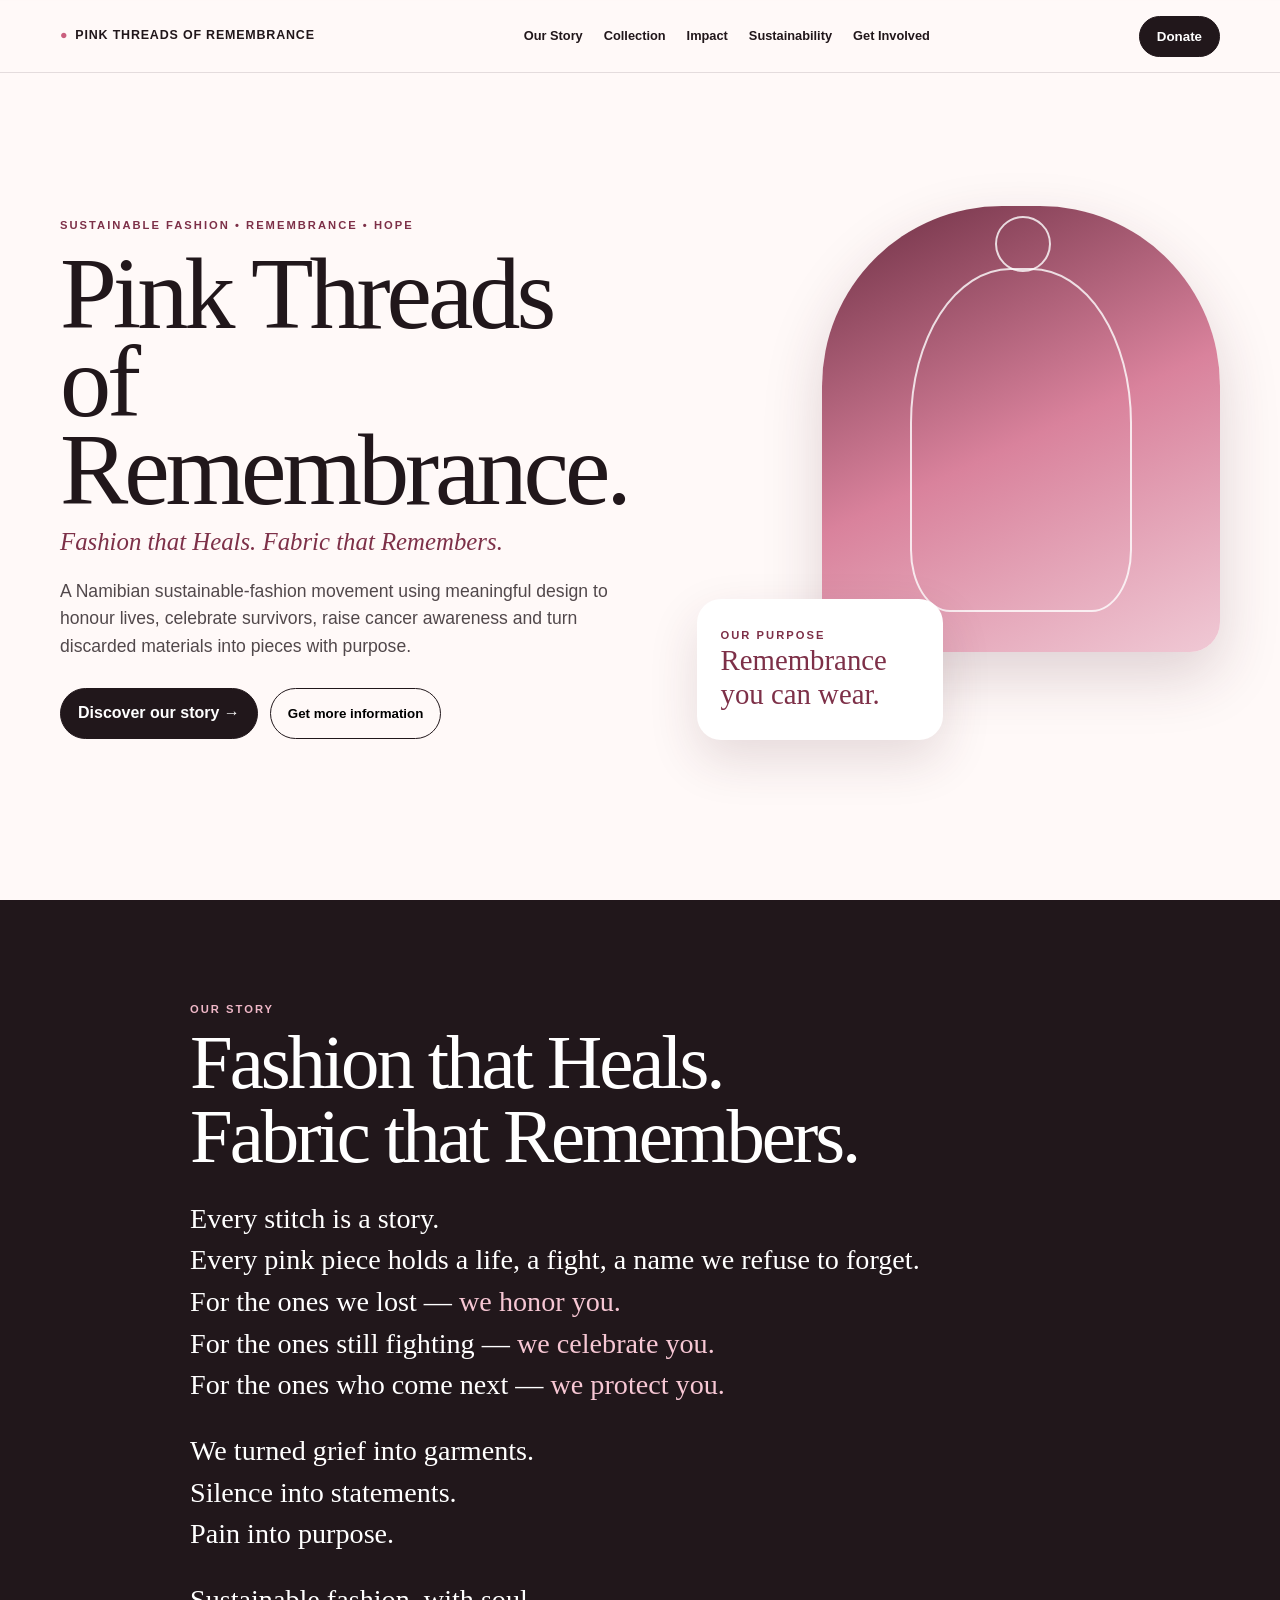
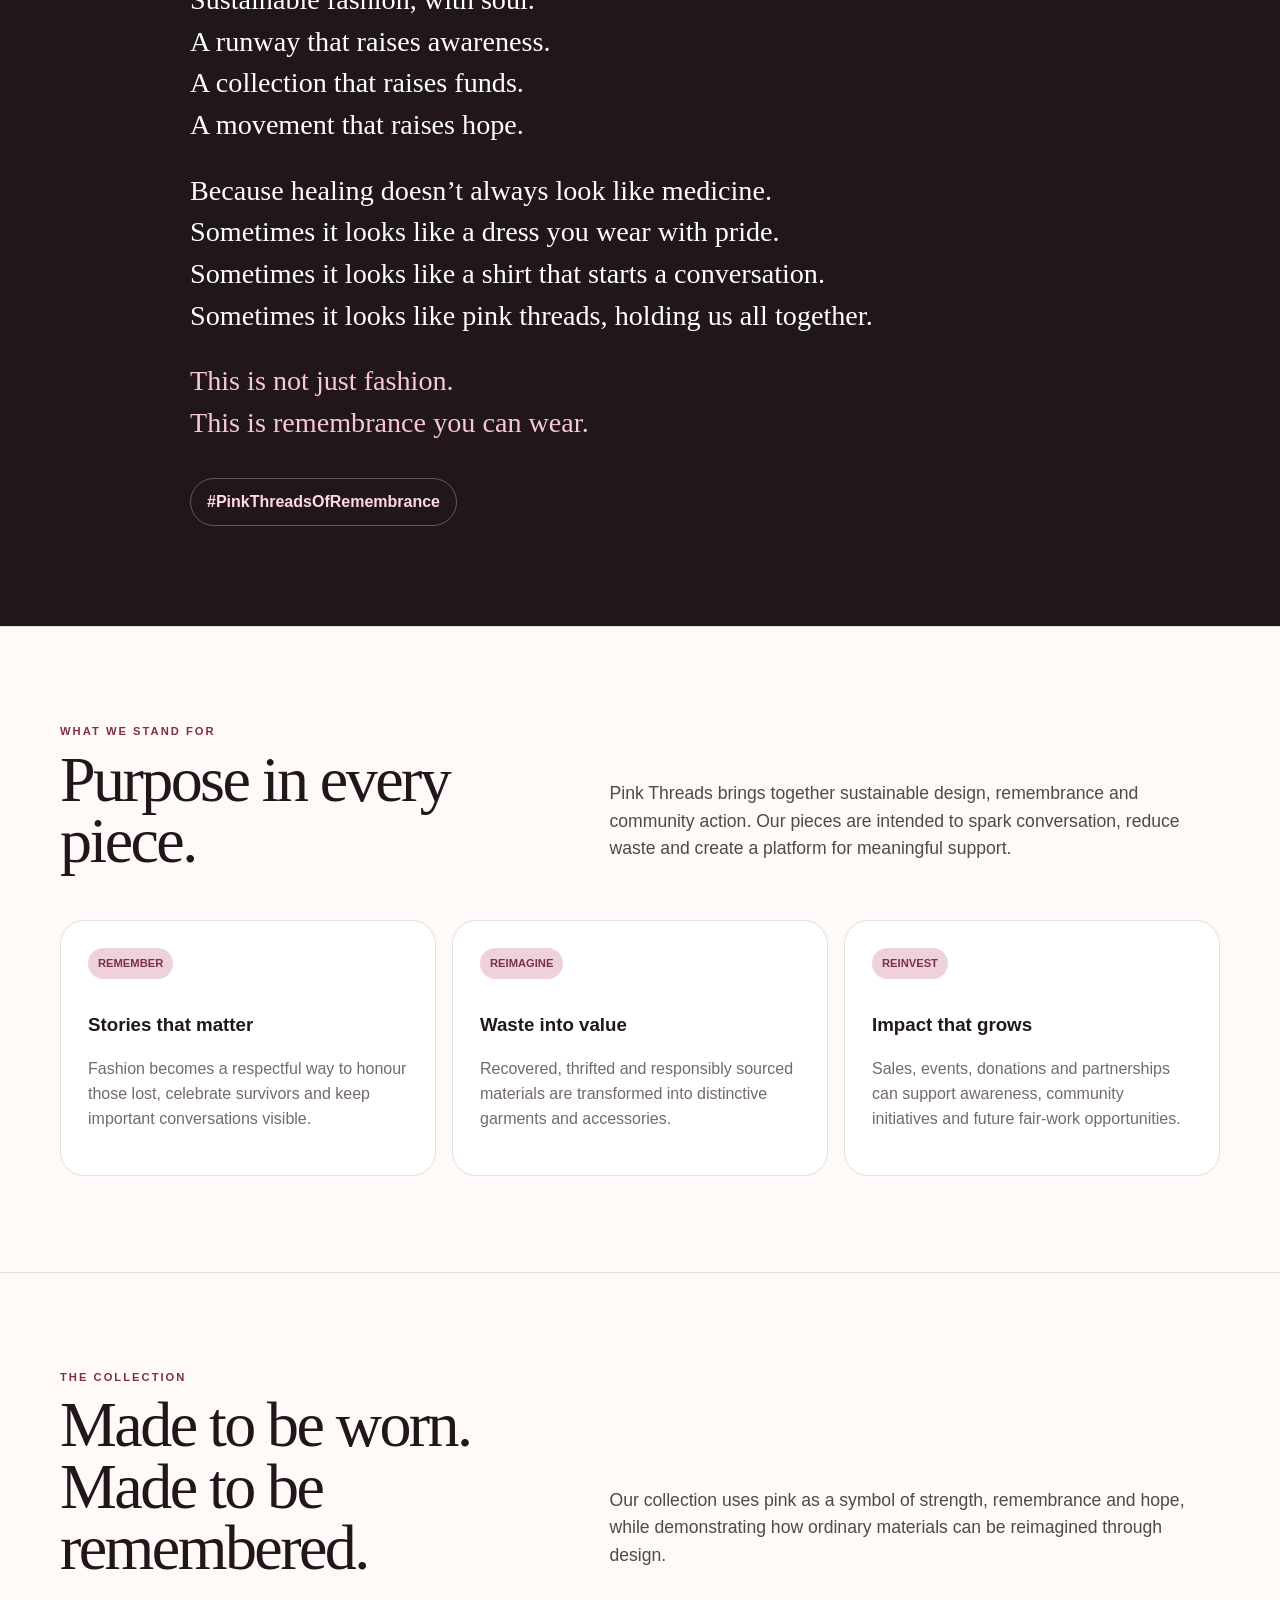
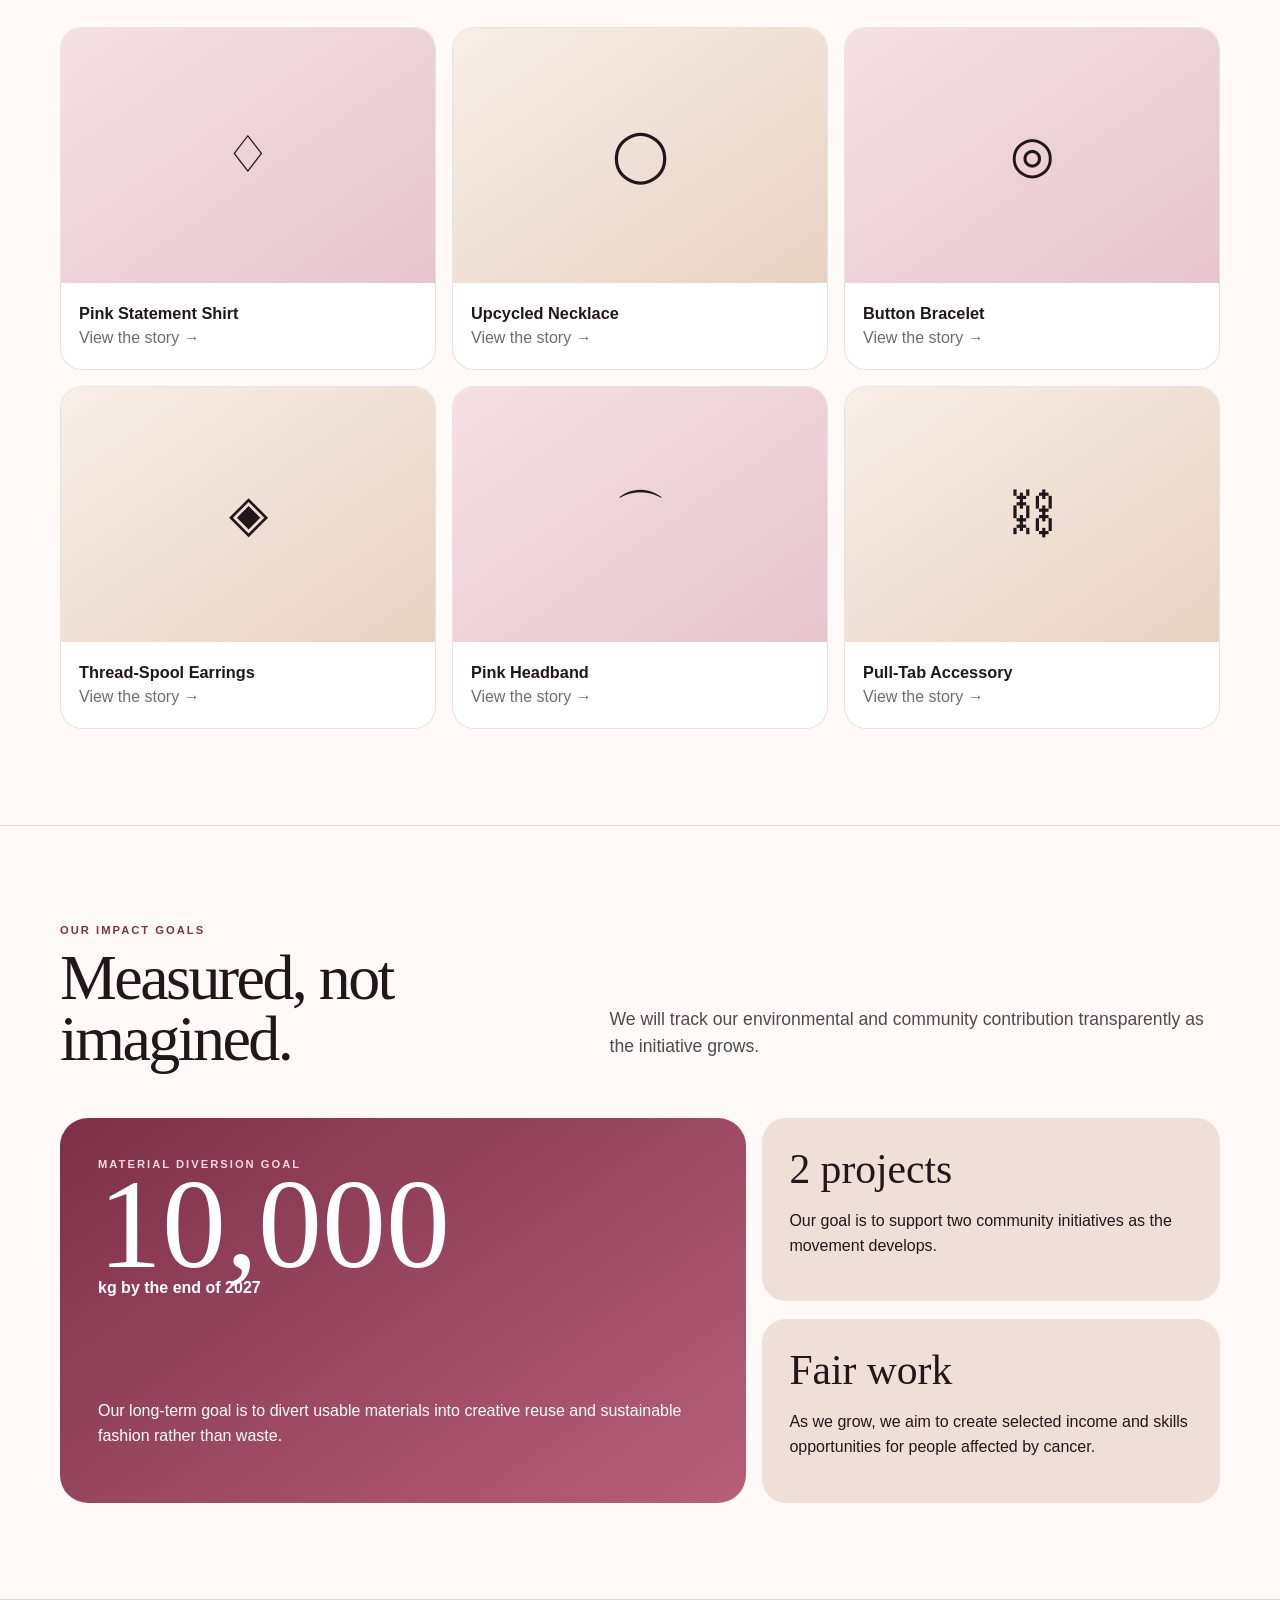
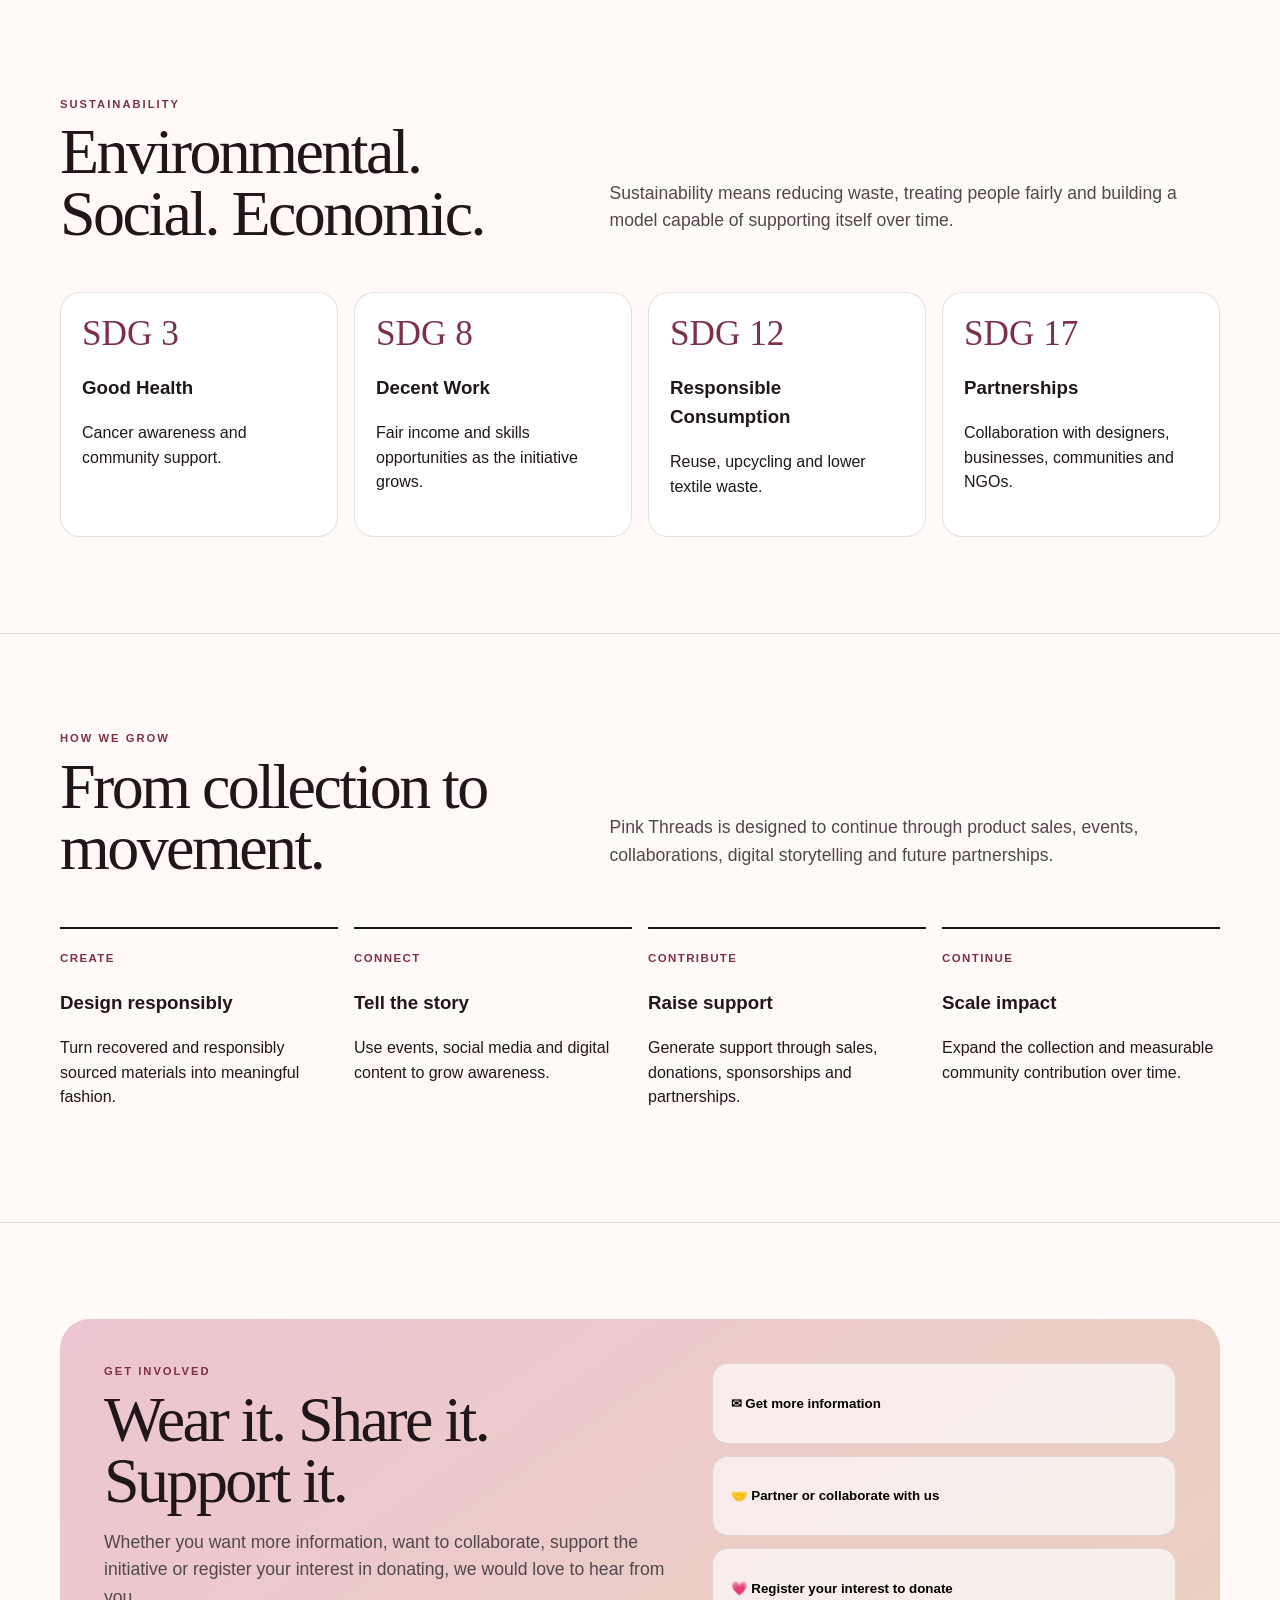
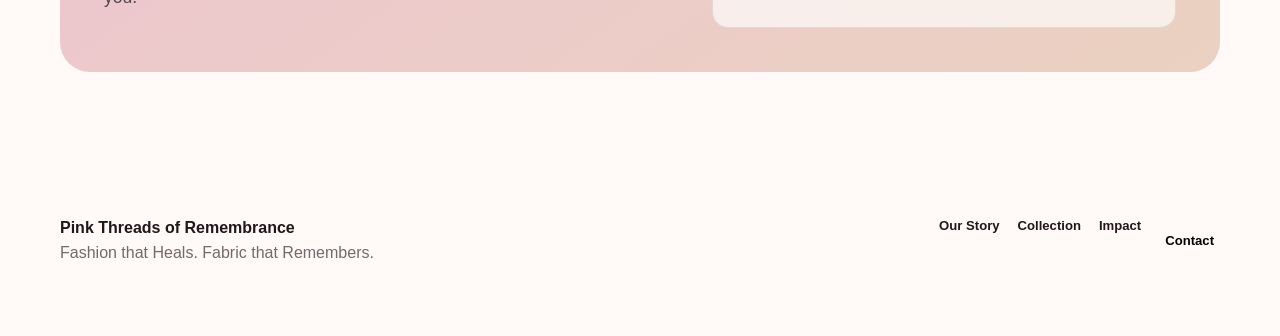
==== commit c4b78f3d: "Turn Pink Threads into full public website" ====
--- a/pitch/index.html
+++ b/pitch/index.html
@@ -1,34 +1,45 @@
-<!DOCTYPE html>
+<!doctype html>
 <html lang="en">
 <head>
-<meta charset="utf-8"><meta name="viewport" content="width=device-width,initial-scale=1">
+<meta charset="utf-8">
+<meta name="viewport" content="width=device-width,initial-scale=1">
 <meta name="description" content="Pink Threads of Remembrance — Fashion that Heals. Fabric that Remembers.">
-<title>Pink Threads of Remembrance | Pitch</title>
+<title>Pink Threads of Remembrance</title>
 <style>
-:root{--ink:#21171b;--paper:#fff9f8;--pink:#c85f7d;--rose:#efd1da;--deep:#7d3048;--sand:#ead1c0;--muted:#74686c;--line:rgba(33,23,27,.12);--white:#fff}*{box-sizing:border-box}html{scroll-behavior:smooth}body{margin:0;background:var(--paper);color:var(--ink);font:16px/1.5 Arial,Helvetica,sans-serif}a{text-decoration:none;color:inherit}.wrap{width:min(1160px,92vw);margin:auto}.nav{position:fixed;z-index:30;top:0;left:0;right:0;background:rgba(255,249,248,.94);backdrop-filter:blur(14px);border-bottom:1px solid var(--line)}.navin{height:72px;display:flex;align-items:center;justify-content:space-between;gap:18px}.brand{font-size:.82rem;font-weight:900;letter-spacing:.06em}.dot{color:var(--pink);margin-right:7px}.links{display:flex;gap:22px;font-size:.82rem;font-weight:800}.btn,.pill{display:inline-flex;align-items:center;justify-content:center;border:1px solid var(--ink);border-radius:999px;padding:13px 18px;font-weight:900;background:transparent;cursor:pointer}.btn.dark,.pill{background:var(--ink);color:white}.hero{min-height:100vh;padding:132px 0 75px;display:grid;align-items:center}.heroGrid{display:grid;grid-template-columns:1.07fr .93fr;gap:58px;align-items:center}.eyebrow{text-transform:uppercase;letter-spacing:.18em;color:var(--deep);font-size:.71rem;font-weight:900}h1,h2{font-family:Georgia,'Times New Roman',serif;font-weight:500;letter-spacing:-.04em}h1{font-size:clamp(3.7rem,8vw,7rem);line-height:.86;margin:15px 0 21px}h2{font-size:clamp(2.5rem,5vw,4.5rem);line-height:.96;margin:8px 0}.theme{font-family:Georgia,serif;font-style:italic;font-size:1.5rem;color:var(--deep);margin:0 0 22px}.lead{font-size:1.12rem;color:#51484b;max-width:660px}.actions{display:flex;gap:12px;flex-wrap:wrap;margin-top:28px}.visual{min-height:550px;position:relative}.oval{position:absolute;right:0;top:0;width:76%;height:82%;border-radius:180px 180px 28px 28px;background:linear-gradient(160deg,#6d2e43,#d9829c 50%,#f0c9d5);box-shadow:0 24px 60px rgba(76,36,50,.18)}.dress{position:absolute;inset:14% 22% 9%;border:2px solid rgba(255,255,255,.8);border-radius:45% 45% 18% 18%}.dress:before{content:'';position:absolute;width:24%;aspect-ratio:1;border:2px solid rgba(255,255,255,.8);border-radius:50%;left:38%;top:-16%}.mini{position:absolute;left:0;bottom:0;width:45%;height:44%;border-radius:25px;background:linear-gradient(145deg,#f4d9df,#fff1f3);box-shadow:0 20px 50px rgba(76,36,50,.15)}.ribbon{position:absolute;left:25%;top:21%;font-size:6rem;color:var(--deep);font-family:Georgia,serif;transform:rotate(-8deg)}.target{position:absolute;right:-10px;bottom:0;background:var(--deep);color:#fff;padding:18px 20px;border-radius:20px;max-width:228px}.target strong{font-family:Georgia,serif;font-size:2rem;display:block}section{padding:100px 0;border-top:1px solid var(--line)}.head{display:grid;grid-template-columns:.9fr 1.1fr;gap:50px;align-items:end;margin-bottom:42px}.cards{display:grid;grid-template-columns:repeat(3,1fr);gap:16px}.card,.tile{background:#fff;border:1px solid var(--line);border-radius:24px;padding:27px}.card{min-height:240px}.num{font-family:Georgia,serif;font-size:3rem;color:var(--pink)}.card h3{margin-top:42px}.card p,.small,.tile p{color:var(--muted)}.darkSec{background:var(--ink);color:#fff}.darkSec .lead,.darkSec p{color:#cec3c7}.process{display:grid;grid-template-columns:repeat(4,1fr);border:1px solid rgba(255,255,255,.15);border-radius:26px;overflow:hidden}.step{padding:28px;min-height:230px;border-right:1px solid rgba(255,255,255,.15)}.step:last-child{border:0}.step span{font-size:.71rem;color:#e5b9c7;font-weight:900;letter-spacing:.15em}.step h3{font-family:Georgia,serif;font-size:1.55rem;font-weight:500;margin-top:48px}.marketGrid,.businessGrid,.partnerGrid,.riskGrid{display:grid;grid-template-columns:repeat(3,1fr);gap:16px}.tile h3{margin-top:0}.tag{display:inline-block;background:var(--rose);color:var(--deep);font-size:.72rem;font-weight:900;border-radius:999px;padding:7px 10px;margin-bottom:12px}.note{background:var(--rose);padding:15px 18px;border-radius:16px;margin-bottom:24px;font-size:.9rem}.collection{display:grid;grid-template-columns:repeat(4,1fr);gap:14px}.prod{background:#fff;border:1px solid var(--line);border-radius:22px;overflow:hidden;transition:.2s}.prod:hover{transform:translateY(-4px);box-shadow:0 14px 34px rgba(76,36,50,.1)}.art{height:220px;background:linear-gradient(145deg,#f7e6eb,#e9cbd4);display:grid;place-items:center;font-size:3rem;position:relative;overflow:hidden;cursor:pointer}.prod:nth-child(even) .art{background:linear-gradient(145deg,#f5eee8,#e6cfbe)}.art img{width:100%;height:100%;object-fit:cover;display:none}.art.hasPhoto img{display:block}.art.hasPhoto .ph{display:none}.prodInfo{padding:15px 18px 12px;cursor:pointer}.prodInfo strong{display:block}.uploadRow{padding:0 18px 18px}.uploadBtn{display:flex;align-items:center;justify-content:center;width:100%;padding:10px 12px;border-radius:12px;background:#fff;border:1px dashed var(--deep);color:var(--deep);font-size:.82rem;font-weight:900;cursor:pointer}.fileInput{display:none}.money{background:linear-gradient(145deg,#fff,#f5e6ea)}.revenue{display:grid;grid-template-columns:repeat(5,1fr);gap:12px}.rev{background:#fff;border:1px solid var(--line);border-radius:20px;padding:20px}.rev b{display:block;color:var(--deep);margin-bottom:7px}.returnBox{background:var(--deep);color:#fff;border-radius:28px;padding:36px;margin-top:20px}.returnGrid{display:grid;grid-template-columns:repeat(5,1fr);gap:12px;margin-top:22px}.returnItem{background:rgba(255,255,255,.1);border:1px solid rgba(255,255,255,.16);padding:17px;border-radius:16px}.marketing{display:grid;grid-template-columns:1.1fr .9fr;gap:18px}.marketingMain{background:linear-gradient(145deg,#efd0d9,#f6e8e4);border-radius:28px;padding:34px}.channelGrid{display:grid;grid-template-columns:repeat(2,1fr);gap:11px;margin-top:22px}.channel{background:rgba(255,255,255,.7);border-radius:14px;padding:14px;font-weight:800}.sdgs{display:grid;grid-template-columns:repeat(4,1fr);gap:14px;margin-top:24px}.sdg{border-radius:22px;padding:23px;background:#fff;border:1px solid var(--line)}.sdg strong{font-family:Georgia,serif;font-size:2.4rem;color:var(--deep)}.impact{display:grid;grid-template-columns:1.2fr .8fr;gap:18px;margin-top:32px}.bigImpact{background:linear-gradient(145deg,var(--deep),#b65e79);color:#fff;border-radius:28px;padding:38px;min-height:390px;display:flex;flex-direction:column;justify-content:space-between}.bigImpact .big{font-family:Georgia,serif;font-size:clamp(5rem,10vw,8.2rem);line-height:.8}.stack{display:grid;gap:18px}.ibox{background:#f0dfd8;border-radius:24px;padding:27px}.ibox strong{font-family:Georgia,serif;font-size:2.8rem;font-weight:500}.measure{display:grid;grid-template-columns:repeat(4,1fr);gap:12px;margin-top:20px}.measure div{background:#fff;border:1px solid var(--line);padding:17px;border-radius:16px}.road{display:grid;grid-template-columns:repeat(4,1fr);gap:18px}.mile{border-top:2px solid var(--ink);padding-top:16px}.mile b{color:var(--deep);font-size:.75rem;letter-spacing:.12em}.ask{background:linear-gradient(145deg,#edc5d1,var(--sand));border-radius:30px;padding:48px;display:grid;grid-template-columns:1.1fr .9fr;gap:45px}.askList{display:grid;gap:12px}.askItem{background:rgba(255,255,255,.58);padding:15px 17px;border-radius:15px;font-weight:800}.pitchbar{position:fixed;z-index:35;bottom:18px;left:50%;transform:translateX(-50%);background:rgba(33,23,27,.95);color:#fff;padding:8px 9px 8px 16px;border-radius:999px;display:flex;gap:12px;align-items:center;box-shadow:0 14px 35px rgba(0,0,0,.2);font-size:.78rem}.pitchbar button{border:0;border-radius:999px;background:#fff;color:var(--ink);padding:10px 14px;font-weight:900;cursor:pointer}.modal{position:fixed;inset:0;background:rgba(20,10,14,.65);display:none;align-items:center;justify-content:center;z-index:60;padding:20px}.modal.open{display:flex}.modalBox{background:var(--paper);max-width:680px;width:100%;border-radius:26px;padding:30px;max-height:88vh;overflow:auto}.modalTop{display:flex;justify-content:space-between;gap:20px}.close{border:0;background:var(--ink);color:#fff;border-radius:50%;width:38px;height:38px;cursor:pointer;font-size:1.25rem}.modalPhoto{width:100%;height:290px;border-radius:18px;background:var(--rose);overflow:hidden;margin:20px 0;display:grid;place-items:center}.modalPhoto img{width:100%;height:100%;object-fit:cover;display:none}.modalPhoto.hasPhoto img{display:block}.modalPhoto.hasPhoto span{display:none}footer{padding:48px 0 100px}@media(max-width:950px){.links{display:none}.heroGrid,.head,.impact,.ask,.marketing{grid-template-columns:1fr}.cards,.marketGrid,.businessGrid,.partnerGrid,.riskGrid{grid-template-columns:1fr}.process{grid-template-columns:1fr 1fr}.collection{grid-template-columns:1fr 1fr}.revenue,.returnGrid{grid-template-columns:1fr 1fr}.road,.sdgs,.measure{grid-template-columns:1fr 1fr}.visual{min-height:490px}}@media(max-width:560px){.process,.collection,.revenue,.returnGrid,.road,.sdgs,.measure,.channelGrid{grid-template-columns:1fr}.visual{min-height:420px}.ask{padding:28px}.pitchbar{width:calc(100vw - 24px);justify-content:space-between}.brand{font-size:.68rem}.modalPhoto{height:230px}}
+:root{--ink:#21171b;--paper:#fff9f8;--pink:#ca5f7e;--deep:#7d3048;--rose:#efd1da;--sand:#ead1c0;--muted:#74696d;--line:rgba(33,23,27,.12);--white:#fff}*{box-sizing:border-box}html{scroll-behavior:smooth}body{margin:0;background:var(--paper);color:var(--ink);font:16px/1.55 Arial,Helvetica,sans-serif}a{text-decoration:none;color:inherit}.wrap{width:min(1160px,92vw);margin:auto}.nav{position:fixed;inset:0 0 auto;z-index:40;background:rgba(255,249,248,.95);backdrop-filter:blur(14px);border-bottom:1px solid var(--line)}.navin{height:72px;display:flex;align-items:center;justify-content:space-between;gap:18px}.brand{font-size:.78rem;font-weight:900;letter-spacing:.065em}.brand span{color:var(--pink);margin-right:7px}.links{display:flex;gap:21px;font-size:.8rem;font-weight:800}.pill,.btn{border:1px solid var(--ink);border-radius:999px;padding:12px 17px;font-weight:900;display:inline-flex;align-items:center;justify-content:center;background:transparent;cursor:pointer}.pill,.btn.dark{background:var(--ink);color:#fff}.hero{min-height:100vh;padding:125px 0 70px;display:grid;align-items:center}.heroGrid{display:grid;grid-template-columns:1.05fr .95fr;gap:58px;align-items:center}.eyebrow{text-transform:uppercase;letter-spacing:.18em;color:var(--deep);font-size:.7rem;font-weight:900}h1,h2{font-family:Georgia,'Times New Roman',serif;font-weight:500;letter-spacing:-.04em}h1{font-size:clamp(3.8rem,8vw,7rem);line-height:.86;margin:15px 0 14px}h2{font-size:clamp(2.5rem,5vw,4.5rem);line-height:.96;margin:8px 0}.tagline{font:italic 1.55rem Georgia,serif;color:var(--deep);margin:0 0 22px}.lead{font-size:1.1rem;color:#51484b;max-width:690px}.actions{display:flex;gap:12px;flex-wrap:wrap;margin-top:28px}.visual{min-height:545px;position:relative}.oval{position:absolute;right:0;top:0;width:76%;height:82%;border-radius:180px 180px 30px 30px;background:linear-gradient(155deg,#6d2e43,#d9829c 52%,#f0c9d5);box-shadow:0 24px 60px rgba(76,36,50,.18)}.dress{position:absolute;inset:14% 22% 9%;border:2px solid rgba(255,255,255,.8);border-radius:45% 45% 18% 18%}.dress:before{content:'';position:absolute;width:24%;aspect-ratio:1;border:2px solid rgba(255,255,255,.8);border-radius:50%;left:38%;top:-16%}.memoryCard{position:absolute;left:0;bottom:2%;width:47%;padding:28px 24px;border-radius:24px;background:#fff;box-shadow:0 20px 50px rgba(76,36,50,.14)}.memoryCard b{font:500 1.8rem Georgia,serif;color:var(--deep)}.manifesto{background:var(--ink);color:#fff;padding:100px 0}.manifestoBox{max-width:900px;margin:auto}.manifesto .eyebrow{color:#efb7c7}.manifesto h2{font-size:clamp(3rem,6vw,5.4rem);margin-bottom:24px}.manifestoText{font:500 clamp(1.3rem,2.2vw,1.95rem)/1.48 Georgia,'Times New Roman',serif}.manifestoText p{margin:0 0 24px}.manifestoText .strong{color:#f7c7d4}.hashtag{display:inline-block;margin-top:10px;border:1px solid rgba(255,255,255,.28);border-radius:999px;padding:11px 16px;font-weight:900;color:#ffd9e4}section{padding:96px 0;border-top:1px solid var(--line)}.head{display:grid;grid-template-columns:.9fr 1.1fr;gap:50px;align-items:end;margin-bottom:40px}.grid3,.collection,.sdgs,.impactGrid,.road{display:grid;gap:16px}.grid3{grid-template-columns:repeat(3,1fr)}.tile{background:#fff;border:1px solid var(--line);border-radius:24px;padding:27px}.tile p,.small{color:var(--muted)}.tag{display:inline-block;background:var(--rose);color:var(--deep);font-size:.7rem;font-weight:900;border-radius:999px;padding:7px 10px;margin-bottom:12px}.collection{grid-template-columns:repeat(3,1fr)}.product{background:#fff;border:1px solid var(--line);border-radius:22px;overflow:hidden;cursor:pointer;transition:.2s}.product:hover{transform:translateY(-4px);box-shadow:0 14px 35px rgba(80,38,52,.12)}.photo{height:255px;background:linear-gradient(145deg,#f5dfe5,#e6c5cf);display:grid;place-items:center;font-size:3.2rem}.product:nth-child(even) .photo{background:linear-gradient(145deg,#f7eee7,#e8d2c3)}.productInfo{padding:18px}.productInfo strong{display:block;font-size:1.02rem}.sdgs{grid-template-columns:repeat(4,1fr)}.sdg{background:#fff;border:1px solid var(--line);border-radius:20px;padding:21px}.sdg strong{font:500 2.2rem Georgia,serif;color:var(--deep)}.impactGrid{grid-template-columns:1.2fr .8fr}.bigImpact{background:linear-gradient(145deg,var(--deep),#b85f7a);color:#fff;border-radius:28px;padding:38px;min-height:370px;display:flex;flex-direction:column;justify-content:space-between}.bigImpact .big{font:500 clamp(5rem,10vw,8rem)/.8 Georgia,serif}.stack{display:grid;gap:18px}.ibox{background:#f0dfd8;border-radius:24px;padding:27px}.ibox strong{font:500 2.6rem Georgia,serif}.road{grid-template-columns:repeat(4,1fr)}.mile{border-top:2px solid var(--ink);padding-top:16px}.mile b{font-size:.72rem;letter-spacing:.12em;color:var(--deep)}.ctaBand{background:linear-gradient(145deg,#edc5d1,var(--sand));border-radius:30px;padding:44px;display:grid;grid-template-columns:1.1fr .9fr;gap:40px}.ctaButtons{display:grid;gap:12px}.ctaBtn{background:rgba(255,255,255,.65);padding:17px 18px;border-radius:16px;font-weight:900;border:1px solid rgba(33,23,27,.1);cursor:pointer;text-align:left}.ctaBtn:hover{background:#fff}.modal{position:fixed;inset:0;background:rgba(20,10,14,.68);display:none;align-items:center;justify-content:center;z-index:80;padding:20px}.modal.open{display:flex}.modalBox{background:var(--paper);max-width:620px;width:100%;border-radius:26px;padding:30px;max-height:90vh;overflow:auto}.modalTop{display:flex;justify-content:space-between;gap:20px}.close{border:0;background:var(--ink);color:#fff;border-radius:50%;width:38px;height:38px;font-size:1.2rem;cursor:pointer}.form{display:grid;gap:13px;margin-top:20px}.form label{font-size:.78rem;font-weight:900}.form input,.form select,.form textarea{width:100%;padding:13px 14px;border:1px solid rgba(33,23,27,.18);border-radius:12px;background:#fff;font:inherit}.form textarea{min-height:105px;resize:vertical}.form button{margin-top:4px}.success{display:none;background:#f1dfe5;border-radius:14px;padding:16px;margin-top:16px}.success.show{display:block}.donateNote{background:#fff;border:1px solid var(--line);padding:15px;border-radius:14px;color:var(--muted);font-size:.88rem}.productModalPhoto{height:230px;border-radius:18px;background:var(--rose);display:grid;place-items:center;font-size:4rem;margin:18px 0}footer{padding:48px 0 70px}.footerGrid{display:flex;justify-content:space-between;gap:20px;flex-wrap:wrap}.footerLinks{display:flex;gap:18px;flex-wrap:wrap;font-size:.82rem;font-weight:800}@media(max-width:950px){.links{display:none}.heroGrid,.head,.impactGrid,.ctaBand{grid-template-columns:1fr}.grid3,.collection{grid-template-columns:1fr 1fr}.sdgs,.road{grid-template-columns:1fr 1fr}.visual{min-height:480px}}@media(max-width:560px){.grid3,.collection,.sdgs,.road{grid-template-columns:1fr}.visual{min-height:410px}.ctaBand{padding:28px}.brand{font-size:.65rem}.manifestoText{font-size:1.35rem}}
 </style>
 </head>
 <body>
-<nav class="nav"><div class="wrap navin"><div class="brand"><span class="dot">●</span>PINK THREADS OF REMEMBRANCE</div><div class="links"><a href="#vision">Vision</a><a href="#market">Market</a><a href="#business">Business</a><a href="#impact">Impact</a><a href="#plan">Plan</a></div><a class="pill" href="#ask">Sponsor the story</a></div></nav>
+<nav class="nav"><div class="wrap navin"><div class="brand"><span>●</span>PINK THREADS OF REMEMBRANCE</div><div class="links"><a href="#story">Our Story</a><a href="#collection">Collection</a><a href="#impact">Impact</a><a href="#sustainability">Sustainability</a><a href="#contact">Get Involved</a></div><button class="pill" onclick="openForm('donate')">Donate</button></div></nav>
 <main>
-<section class="hero"><div class="wrap heroGrid"><div><div class="eyebrow">Sustainable fashion • cancer remembrance • Namibia</div><h1>Pink Threads<br>of Remembrance.</h1><p class="theme">Fashion that Heals. Fabric that Remembers.</p><p class="lead">Every pink piece represents life, strength and memory. The concept honours those lost to cancer, celebrates survivors and turns sustainable fashion into a platform for awareness, fundraising and long-term social impact.</p><div class="actions"><a class="btn dark" href="#vision">Start the 6-minute pitch →</a><a class="btn" href="#collection">See the collection</a></div></div><div class="visual"><div class="oval"><div class="dress"></div></div><div class="mini"><div class="ribbon">🎗</div></div><div class="target"><strong>10,000 kg</strong>material diversion target by end of 2027</div></div></div></section>
-<section id="vision"><div class="wrap"><div class="head"><div><div class="eyebrow">01 • Vision & value proposition</div><h2>Wear the memory. Fund the future.</h2></div><p class="lead"><b>Vision:</b> to grow a recognisable Namibian circular-fashion platform where fashion, remembrance and cancer awareness create both commercial and community value.</p></div><div class="cards"><div class="card"><div class="num">01</div><h3>Fashion with meaning</h3><p>Customers do not only buy an item; they support a story of remembrance, survival and hope.</p></div><div class="card"><div class="num">02</div><h3>Waste becomes value</h3><p>Upcycled, organic and thrifted materials reduce waste while creating distinctive small-batch fashion pieces.</p></div><div class="card"><div class="num">03</div><h3>Impact built into the model</h3><p>Fashion shows, donations, sales and partnerships create a platform to raise funds and awareness for cancer-related community support.</p></div></div></div></section>
-<section class="darkSec"><div class="wrap"><div class="head"><div><div class="eyebrow" style="color:#e6b1c1">02 • How the idea works</div><h2>One garment. Four layers of value.</h2></div><p class="lead">The fashion show launches the story, but the business continues online and through product sales, partnerships and future activations.</p></div><div class="process"><div class="step"><span>STEP 01</span><h3>Source</h3><p>Collect usable offcuts, thrifted textiles, surplus fabrics and responsibly sourced materials.</p></div><div class="step"><span>STEP 02</span><h3>Create</h3><p>Design pink garments and accessories that carry a remembrance or survivor story.</p></div><div class="step"><span>STEP 03</span><h3>Show & sell</h3><p>Launch through fashion shows, campus events, pop-ups, social media and the digital catalogue.</p></div><div class="step"><span>STEP 04</span><h3>Give & grow</h3><p>Collect donations, support agreed cancer-related initiatives and reinvest commercial income to scale the venture.</p></div></div></div></section>
-<section id="market"><div class="wrap"><div class="head"><div><div class="eyebrow">03 • Target market</div><h2>Three audiences. One shared cause.</h2></div><p class="lead">The project separates the people who <b>buy</b>, the people who <b>fund</b>, and the people who <b>benefit</b>—so the business model is clear.</p></div><div class="marketGrid"><div class="tile"><span class="tag">CUSTOMERS</span><h3>Conscious fashion buyers</h3><p>Students, young professionals, fashion-conscious consumers, supporters of local design and buyers who value products with a social story.</p></div><div class="tile"><span class="tag">AUDIENCE & FUNDERS</span><h3>Community + sponsors</h3><p>Campus audiences, companies, retailers, media, influencers, CSR/ESG teams and people personally affected by cancer.</p></div><div class="tile"><span class="tag">BENEFICIARIES</span><h3>People and communities</h3><p>Cancer survivors, affected families and selected community initiatives. The Cancer Association of Namibia is a <b>proposed</b> beneficiary/partner, subject to formal agreement.</p></div></div>
-<div id="collection" style="margin-top:70px"><div class="head"><div><div class="eyebrow">Prototype collection</div><h2>The products make the story tangible.</h2></div><p class="lead">Click any product to open its pitch card. Use <b>Add / Replace Photo</b> to insert the real prototypes on the presentation device.</p></div><div class="note"><b>Prototype photography:</b> photos uploaded here remain on the browser/device used. For the final public site, the chosen final photos can be built directly into the website.</div><div class="collection" id="grid"></div></div></div></section>
-<section id="business" class="money"><div class="wrap"><div class="head"><div><div class="eyebrow">04 • Revenue, funding & business model</div><h2>Beyond one fashion show.</h2></div><p class="lead">The show is the launch platform—not the whole business. Pink Threads can continue through recurring product sales, events, collaborations and a digital catalogue/marketplace.</p></div><div class="revenue"><div class="rev"><b>Product sales</b>Accessories, garments and limited collections.</div><div class="rev"><b>Event tickets</b>Future fashion shows and themed activations.</div><div class="rev"><b>Sponsorship</b>Corporate support for collections, events or impact campaigns.</div><div class="rev"><b>Donations</b>Voluntary fundraising during shows, presentations and digital campaigns.</div><div class="rev"><b>Collaborations</b>Branded collections, retailer partnerships and custom campaigns.</div></div><div class="businessGrid" style="margin-top:24px"><div class="tile"><span class="tag">BUSINESS MODEL</span><h3>Create → Sell → Reinvest</h3><p>Earn commercial income from products and collaborations, cover operating costs, reinvest in new collections and allocate agreed fundraising proceeds transparently.</p></div><div class="tile"><span class="tag">DIGITAL MODEL</span><h3>Website + online catalogue</h3><p>Use the website to tell product stories, show available pieces, receive enquiries, promote events and later support online ordering.</p></div><div class="tile"><span class="tag">INNOVATION</span><h3>Phygital fashion</h3><p>Combine a physical show with QR-linked stories, social content, online product viewing, digital donations and future e-commerce.</p></div></div><div class="returnBox"><div class="eyebrow" style="color:#ffdce6">What sponsors and investors get</div><h2 style="font-size:3rem;margin-top:8px">Return is more than money.</h2><div class="returnGrid"><div class="returnItem"><b>Brand exposure</b><br>Logo, event and digital visibility.</div><div class="returnItem"><b>ESG / CSR value</b><br>Visible social and environmental contribution.</div><div class="returnItem"><b>Publicity</b><br>Media and storytelling opportunities.</div><div class="returnItem"><b>Audience access</b><br>Engagement with students, consumers and community.</div><div class="returnItem"><b>Commercial upside</b><br>Potential collaboration and future sales growth.</div></div></div></div></section>
-<section><div class="wrap"><div class="head"><div><div class="eyebrow">05 • Marketing, partners & stakeholders</div><h2>Make the story impossible to ignore.</h2></div><p class="lead">Marketing sells the product, but storytelling earns attention. The campaign links every item to sustainability, remembrance and real impact.</p></div><div class="marketing"><div class="marketingMain"><span class="tag">MARKETING STRATEGY</span><h3>Campaign: “Wear the Memory”</h3><div class="channelGrid"><div class="channel">Instagram & TikTok</div><div class="channel">WhatsApp sharing</div><div class="channel">Campus promotion</div><div class="channel">Influencer styling</div><div class="channel">Radio / local media</div><div class="channel">Business & sponsor networks</div></div></div><div class="tile"><span class="tag">CONTENT</span><h3>What we show online</h3><p>Behind-the-scenes making, before/after upcycling, survivor-safe storytelling with consent, product launches, countdowns, sponsor features, donation updates and impact results.</p></div></div><div class="partnerGrid" style="margin-top:20px"><div class="tile"><span class="tag">PROPOSED PARTNERS</span><h3>Who we partner with</h3><p>Local designers and tailors, thrift stores, textile suppliers, universities, retailers, event venues, media, influencers, NGOs, community groups and relevant public institutions.</p></div><div class="tile"><span class="tag">KEY STAKEHOLDERS</span><h3>Who has an interest</h3><p>Customers, group members, makers, sponsors, donors, beneficiaries, lecturers/university, event attendees, suppliers, media and potential retail partners.</p></div><div class="tile"><span class="tag">GOVERNANCE</span><h3>How trust is protected</h3><p>Written partner agreements, clear donation records, consent for personal stories, sponsor reporting and separation of business income from charitable funds.</p></div></div></div></section>
-<section id="impact"><div class="wrap"><div class="head"><div><div class="eyebrow">06 • Sustainability & measurable impact</div><h2>Environmental. Social. Economic.</h2></div><p class="lead">Sustainability is not a slogan: we track material inputs, waste avoided, funds raised, people reached and community support delivered.</p></div><div class="sdgs"><div class="sdg"><strong>SDG 3</strong><h3>Good Health & Well-being</h3><p>Cancer awareness and support.</p></div><div class="sdg"><strong>SDG 8</strong><h3>Decent Work</h3><p>Fair income and skills opportunities as the venture grows.</p></div><div class="sdg"><strong>SDG 12</strong><h3>Responsible Consumption</h3><p>Upcycling, reuse, reduced textile waste and responsible packaging.</p></div><div class="sdg"><strong>SDG 17</strong><h3>Partnerships</h3><p>Businesses, NGOs, designers, media and community collaboration.</p></div></div><div class="impact"><div class="bigImpact"><div><div class="eyebrow" style="color:#f8dae4">Environmental target</div><div class="big">10,000</div><div style="font-weight:900;font-size:1.1rem">kg of material diverted by end of 2027</div></div><p>Track kilograms sourced and reused, percentage of offcuts used, packaging type and transport choices.</p></div><div class="stack"><div class="ibox"><strong>2 projects</strong><p>Target support for two community initiatives as the platform develops.</p></div><div class="ibox"><strong>Impact proof</strong><p>Record donations, beneficiaries, reach, jobs/income opportunities and material diversion.</p></div></div></div><div class="measure"><div><b>Kg reused</b><br><span class="small">Material records</span></div><div><b>Funds raised</b><br><span class="small">Donation ledger</span></div><div><b>People reached</b><br><span class="small">Event + digital analytics</span></div><div><b>People benefiting</b><br><span class="small">Partner verification</span></div></div><div class="riskGrid" style="margin-top:28px"><div class="tile"><span class="tag">RISK</span><h3>Greenwashing</h3><p><b>Control:</b> publish real material and impact figures; do not claim achievements before they occur.</p></div><div class="tile"><span class="tag">RISK</span><h3>Donation trust</h3><p><b>Control:</b> separate donation records, receipts and agreed beneficiary reporting.</p></div><div class="tile"><span class="tag">RISK</span><h3>Supply & quality</h3><p><b>Control:</b> multiple material sources, quality checks and small-batch production.</p></div><div class="tile"><span class="tag">RISK</span><h3>Low demand</h3><p><b>Control:</b> prototype testing, pre-orders, social feedback and limited runs.</p></div><div class="tile"><span class="tag">RISK</span><h3>Sensitive stories</h3><p><b>Control:</b> informed consent and respectful survivor/family storytelling.</p></div><div class="tile"><span class="tag">RISK</span><h3>Event delivery</h3><p><b>Control:</b> checklist, responsible owners, timeline, backup venue/technical plan.</p></div></div></div></section>
-<section id="plan"><div class="wrap"><div class="head"><div><div class="eyebrow">07 • Practical implementation</div><h2>From assignment to action.</h2></div><p class="lead">Each phase has a visible output so the concept can be tested before more money or resources are committed.</p></div><div class="road"><div class="mile"><b>PHASE 1</b><h3>Prototype</h3><p>Make the first items, photograph them, cost materials and create the brand story.</p></div><div class="mile"><b>PHASE 2</b><h3>Validate</h3><p>Test product interest, collect feedback, identify partners and confirm the event concept.</p></div><div class="mile"><b>PHASE 3</b><h3>Launch</h3><p>Run the fashion-show activation, sell selected pieces, collect donations and measure reach.</p></div><div class="mile"><b>PHASE 4</b><h3>Scale</h3><p>Expand product range, partnerships, online catalogue and measurable community impact.</p></div></div></div></section>
-<section id="ask"><div class="wrap"><div class="ask"><div><div class="eyebrow">08 • Sponsor / investor ask</div><h2>Back a fashion story people can wear, remember and measure.</h2><p class="lead">We are seeking support that helps move the concept from prototype to a credible sustainable platform.</p></div><div class="askList"><div class="askItem">♻ Materials and textile sourcing</div><div class="askItem">✂ Production, tailoring and design skills</div><div class="askItem">🎪 Venue, staging and event support</div><div class="askItem">📣 Marketing, media and influencer reach</div><div class="askItem">💗 Sponsorship / seed funding</div><div class="askItem">🛍 Retail and online-market access</div></div></div></div></section>
+<section class="hero"><div class="wrap heroGrid"><div><div class="eyebrow">Sustainable fashion • remembrance • hope</div><h1>Pink Threads<br>of Remembrance.</h1><p class="tagline">Fashion that Heals. Fabric that Remembers.</p><p class="lead">A Namibian sustainable-fashion movement using meaningful design to honour lives, celebrate survivors, raise cancer awareness and turn discarded materials into pieces with purpose.</p><div class="actions"><a class="btn dark" href="#story">Discover our story →</a><button class="btn" onclick="openForm('info')">Get more information</button></div></div><div class="visual"><div class="oval"><div class="dress"></div></div><div class="memoryCard"><div class="eyebrow">Our purpose</div><b>Remembrance<br>you can wear.</b></div></div></div></section>
+<section id="story" class="manifesto"><div class="wrap manifestoBox"><div class="eyebrow">Our story</div><h2>Fashion that Heals.<br>Fabric that Remembers.</h2><div class="manifestoText"><p>Every stitch is a story.<br>Every pink piece holds a life, a fight, a name we refuse to forget.<br>For the ones we lost — <span class="strong">we honor you.</span><br>For the ones still fighting — <span class="strong">we celebrate you.</span><br>For the ones who come next — <span class="strong">we protect you.</span></p><p>We turned grief into garments.<br>Silence into statements.<br>Pain into purpose.</p><p>Sustainable fashion, with soul.<br>A runway that raises awareness.<br>A collection that raises funds.<br>A movement that raises hope.</p><p>Because healing doesn’t always look like medicine.<br>Sometimes it looks like a dress you wear with pride.<br>Sometimes it looks like a shirt that starts a conversation.<br>Sometimes it looks like pink threads, holding us all together.</p><p><span class="strong">This is not just fashion.<br>This is remembrance you can wear.</span></p></div><div class="hashtag">#PinkThreadsOfRemembrance</div></div></section>
+<section><div class="wrap"><div class="head"><div><div class="eyebrow">What we stand for</div><h2>Purpose in every piece.</h2></div><p class="lead">Pink Threads brings together sustainable design, remembrance and community action. Our pieces are intended to spark conversation, reduce waste and create a platform for meaningful support.</p></div><div class="grid3"><div class="tile"><span class="tag">REMEMBER</span><h3>Stories that matter</h3><p>Fashion becomes a respectful way to honour those lost, celebrate survivors and keep important conversations visible.</p></div><div class="tile"><span class="tag">REIMAGINE</span><h3>Waste into value</h3><p>Recovered, thrifted and responsibly sourced materials are transformed into distinctive garments and accessories.</p></div><div class="tile"><span class="tag">REINVEST</span><h3>Impact that grows</h3><p>Sales, events, donations and partnerships can support awareness, community initiatives and future fair-work opportunities.</p></div></div></div></section>
+<section id="collection"><div class="wrap"><div class="head"><div><div class="eyebrow">The collection</div><h2>Made to be worn. Made to be remembered.</h2></div><p class="lead">Our collection uses pink as a symbol of strength, remembrance and hope, while demonstrating how ordinary materials can be reimagined through design.</p></div><div class="collection" id="products"></div></div></section>
+<section id="impact"><div class="wrap"><div class="head"><div><div class="eyebrow">Our impact goals</div><h2>Measured, not imagined.</h2></div><p class="lead">We will track our environmental and community contribution transparently as the initiative grows.</p></div><div class="impactGrid"><div class="bigImpact"><div><div class="eyebrow" style="color:#f7d9e3">Material diversion goal</div><div class="big">10,000</div><div style="font-weight:900">kg by the end of 2027</div></div><p>Our long-term goal is to divert usable materials into creative reuse and sustainable fashion rather than waste.</p></div><div class="stack"><div class="ibox"><strong>2 projects</strong><p>Our goal is to support two community initiatives as the movement develops.</p></div><div class="ibox"><strong>Fair work</strong><p>As we grow, we aim to create selected income and skills opportunities for people affected by cancer.</p></div></div></div></div></section>
+<section id="sustainability"><div class="wrap"><div class="head"><div><div class="eyebrow">Sustainability</div><h2>Environmental. Social. Economic.</h2></div><p class="lead">Sustainability means reducing waste, treating people fairly and building a model capable of supporting itself over time.</p></div><div class="sdgs"><div class="sdg"><strong>SDG 3</strong><h3>Good Health</h3><p>Cancer awareness and community support.</p></div><div class="sdg"><strong>SDG 8</strong><h3>Decent Work</h3><p>Fair income and skills opportunities as the initiative grows.</p></div><div class="sdg"><strong>SDG 12</strong><h3>Responsible Consumption</h3><p>Reuse, upcycling and lower textile waste.</p></div><div class="sdg"><strong>SDG 17</strong><h3>Partnerships</h3><p>Collaboration with designers, businesses, communities and NGOs.</p></div></div></div></section>
+<section><div class="wrap"><div class="head"><div><div class="eyebrow">How we grow</div><h2>From collection to movement.</h2></div><p class="lead">Pink Threads is designed to continue through product sales, events, collaborations, digital storytelling and future partnerships.</p></div><div class="road"><div class="mile"><b>CREATE</b><h3>Design responsibly</h3><p>Turn recovered and responsibly sourced materials into meaningful fashion.</p></div><div class="mile"><b>CONNECT</b><h3>Tell the story</h3><p>Use events, social media and digital content to grow awareness.</p></div><div class="mile"><b>CONTRIBUTE</b><h3>Raise support</h3><p>Generate support through sales, donations, sponsorships and partnerships.</p></div><div class="mile"><b>CONTINUE</b><h3>Scale impact</h3><p>Expand the collection and measurable community contribution over time.</p></div></div></div></section>
+<section id="contact"><div class="wrap"><div class="ctaBand"><div><div class="eyebrow">Get involved</div><h2>Wear it. Share it. Support it.</h2><p class="lead">Whether you want more information, want to collaborate, support the initiative or register your interest in donating, we would love to hear from you.</p></div><div class="ctaButtons"><button class="ctaBtn" onclick="openForm('info')">✉ Get more information</button><button class="ctaBtn" onclick="openForm('partner')">🤝 Partner or collaborate with us</button><button class="ctaBtn" onclick="openForm('donate')">💗 Register your interest to donate</button></div></div></div></section>
 </main>
-<footer><div class="wrap"><h3 style="font:500 2rem Georgia,serif;margin-bottom:4px">Pink Threads of Remembrance.</h3><div class="small">Fashion that Heals. Fabric that Remembers. • Namibia • 2026 pitch concept</div></div></footer>
-<div class="pitchbar"><span id="status">Pitch mode • 01 / 08</span><button onclick="nextPitch()">Next →</button></div>
-<div class="modal" id="modal" onclick="if(event.target===this)closeM()"><div class="modalBox"><div class="modalTop"><div><div class="eyebrow">Product pitch card</div><h2 id="mt" style="font-size:2.5rem;margin-top:10px"></h2></div><button class="close" onclick="closeM()">×</button></div><div class="modalPhoto" id="mp"><span>Product photo</span><img id="mi" alt="Product"></div><p id="md" class="lead"></p></div></div>
+<footer><div class="wrap footerGrid"><div><strong>Pink Threads of Remembrance</strong><div class="small">Fashion that Heals. Fabric that Remembers.</div></div><div class="footerLinks"><a href="#story">Our Story</a><a href="#collection">Collection</a><a href="#impact">Impact</a><button onclick="openForm('info')" style="border:0;background:none;font:inherit;font-weight:800;cursor:pointer">Contact</button></div></div></footer>
+<div class="modal" id="formModal" onclick="if(event.target===this)closeForm()"><div class="modalBox"><div class="modalTop"><div><div class="eyebrow" id="formEyebrow">Get in touch</div><h2 id="formTitle" style="font-size:2.6rem"></h2></div><button class="close" onclick="closeForm()">×</button></div><p id="formIntro" class="lead"></p><form class="form" id="contactForm" onsubmit="submitInterest(event)"><input type="hidden" id="interestType"><div><label for="visitorName">Your name</label><input id="visitorName" name="name" required autocomplete="name"></div><div><label for="visitorEmail">Email address</label><input id="visitorEmail" name="email" type="email" required autocomplete="email"></div><div id="amountWrap" style="display:none"><label for="amount">Donation interest</label><select id="amount"><option value="">Select an option</option><option>Under N$250</option><option>N$250 – N$500</option><option>N$500 – N$1,000</option><option>Above N$1,000</option><option>Material / in-kind contribution</option></select></div><div><label for="visitorMessage">Message</label><textarea id="visitorMessage" placeholder="Tell us how you would like to connect."></textarea></div><div id="donateNote" class="donateNote" style="display:none">This form registers interest only. No money is collected on this website. Official payment or beneficiary details will only be provided once confirmed.</div><button class="btn dark" type="submit" id="submitButton">Submit</button><div class="success" id="successBox"></div></form></div></div>
+<div class="modal" id="productModal" onclick="if(event.target===this)closeProduct()"><div class="modalBox"><div class="modalTop"><div><div class="eyebrow">Collection story</div><h2 id="productTitle" style="font-size:2.5rem"></h2></div><button class="close" onclick="closeProduct()">×</button></div><div class="productModalPhoto" id="productIcon"></div><p id="productText" class="lead"></p></div></div>
 <script>
-const products=[['necklace','Statement Necklace','◯','A bold upcycled accessory designed to carry the Pink Threads story of remembrance and renewal.'],['earrings','Earrings','◈','Small-batch earrings that turn recovered materials and offcuts into wearable symbols of strength.'],['handbag','Handbag','▣','An upcycled bag that demonstrates how discarded textiles can become high-visibility fashion value.'],['belts','Belts','▬','Functional accessories using recovered material, designed for durability and repeat wear.'],['shirt','Shirt','♢','A pink wearable piece combining sustainable sourcing, contemporary design and the remembrance theme.'],['headbands','Headbands','⌒','Low-waste accessories that make productive use of smaller fabric pieces and offcuts.'],['bracelets','Bracelets','◎','Compact fashion pieces created from reclaimed materials and designed for accessible price points.'],['flowers','Fabric Flowers','✿','Decorative upcycled flowers for garments, styling, gifts and event storytelling.']];
-let cur=null;const grid=document.getElementById('grid');products.forEach(p=>{const a=document.createElement('article');a.className='prod';a.innerHTML='<div class="art" data-open="'+p[0]+'" id="art-'+p[0]+'"><span class="ph">'+p[2]+'</span><img id="img-'+p[0]+'" alt="'+p[1]+'"></div><div class="prodInfo" data-open="'+p[0]+'"><strong>'+p[1]+'</strong><span class="small">Click for pitch card</span></div><div class="uploadRow"><label class="uploadBtn" for="file-'+p[0]+'">＋ Add / Replace Photo</label><input class="fileInput" id="file-'+p[0]+'" data-id="'+p[0]+'" type="file" accept="image/*"></div>';grid.appendChild(a)});
-grid.addEventListener('click',e=>{const x=e.target.closest('[data-open]');if(x)openP(x.dataset.open)});document.querySelectorAll('.fileInput').forEach(f=>f.addEventListener('change',e=>{const file=e.target.files[0];if(!file)return;const r=new FileReader;r.onload=()=>{try{localStorage.setItem('pink-'+e.target.dataset.id,r.result)}catch(err){}show(e.target.dataset.id,r.result)};r.readAsDataURL(file)}));function show(id,src){const a=document.getElementById('art-'+id),im=document.getElementById('img-'+id);if(a&&im){im.src=src;a.classList.add('hasPhoto')}if(cur===id){document.getElementById('mi').src=src;document.getElementById('mp').classList.add('hasPhoto')}}products.forEach(p=>{try{const s=localStorage.getItem('pink-'+p[0]);if(s)show(p[0],s)}catch(e){}});function openP(id){const p=products.find(x=>x[0]===id);cur=id;document.getElementById('mt').textContent=p[1];document.getElementById('md').textContent=p[3];document.getElementById('mp').classList.remove('hasPhoto');try{const s=localStorage.getItem('pink-'+id);if(s){document.getElementById('mi').src=s;document.getElementById('mp').classList.add('hasPhoto')}}catch(e){}document.getElementById('modal').classList.add('open')}function closeM(){document.getElementById('modal').classList.remove('open')}
-const secs=['vision','market','business','impact','plan','ask'];let i=-1;function nextPitch(){i=(i+1)%secs.length;document.getElementById(secs[i]).scrollIntoView({behavior:'smooth'});document.getElementById('status').textContent='Pitch mode • '+String(i+2).padStart(2,'0')+' / 08'}document.addEventListener('keydown',e=>{if(e.key==='Escape')closeM();if(e.key==='ArrowRight')nextPitch()});
+const productData=[
+{name:'Pink Statement Shirt',icon:'♢',text:'A hand-made pink and white garment created to start conversations around remembrance, resilience and sustainable fashion.'},
+{name:'Upcycled Necklace',icon:'◯',text:'A statement necklace created from repurposed thread spools, buttons and recovered materials.'},
+{name:'Button Bracelet',icon:'◎',text:'A wearable bracelet made from buttons, reused metal elements and pink thread.'},
+{name:'Thread-Spool Earrings',icon:'◈',text:'Small upcycled earrings created from miniature thread spools, buttons and reused jewellery elements.'},
+{name:'Pink Headband',icon:'⌒',text:'A pink fabric headband using decorative fabric and a button detail to turn small material pieces into a wearable item.'},
+{name:'Pull-Tab Accessory',icon:'⛓',text:'An accessory constructed from recovered beverage-can pull tabs and ribbon, showing how everyday waste can become design value.'}
+];
+const products=document.getElementById('products');productData.forEach((p,i)=>{const el=document.createElement('article');el.className='product';el.onclick=()=>openProduct(i);el.innerHTML=`<div class="photo">${p.icon}</div><div class="productInfo"><strong>${p.name}</strong><span class="small">View the story →</span></div>`;products.appendChild(el)});
+function openProduct(i){const p=productData[i];document.getElementById('productTitle').textContent=p.name;document.getElementById('productIcon').textContent=p.icon;document.getElementById('productText').textContent=p.text;document.getElementById('productModal').classList.add('open')}function closeProduct(){document.getElementById('productModal').classList.remove('open')}
+const configs={info:{eyebrow:'Stay connected',title:'Get more information',intro:'Leave your name and email and tell us what you would like to know about Pink Threads of Remembrance.',button:'Request information'},partner:{eyebrow:'Work with us',title:'Partner with Pink Threads',intro:'Tell us who you are and how you would like to collaborate, sponsor, supply materials or support the movement.',button:'Register partnership interest'},donate:{eyebrow:'Support the movement',title:'Register your donation interest',intro:'Leave your details and tell us how you would like to support Pink Threads of Remembrance.',button:'Register donation interest'}};
+function openForm(type){const c=configs[type];document.getElementById('interestType').value=type;document.getElementById('formEyebrow').textContent=c.eyebrow;document.getElementById('formTitle').textContent=c.title;document.getElementById('formIntro').textContent=c.intro;document.getElementById('submitButton').textContent=c.button;document.getElementById('amountWrap').style.display=type==='donate'?'block':'none';document.getElementById('donateNote').style.display=type==='donate'?'block':'none';document.getElementById('successBox').classList.remove('show');document.getElementById('formModal').classList.add('open')}function closeForm(){document.getElementById('formModal').classList.remove('open')}
+function submitInterest(e){e.preventDefault();const name=document.getElementById('visitorName').value.trim(),email=document.getElementById('visitorEmail').value.trim(),type=document.getElementById('interestType').value;if(!name||!email)return;const record={type,name,email,message:document.getElementById('visitorMessage').value.trim(),amount:document.getElementById('amount').value,date:new Date().toISOString()};try{const list=JSON.parse(localStorage.getItem('pinkThreadsInterests')||'[]');list.push(record);localStorage.setItem('pinkThreadsInterests',JSON.stringify(list))}catch(err){}const box=document.getElementById('successBox');box.innerHTML=`<strong>Thank you, ${escapeHtml(name)}.</strong><br>${type==='donate'?'Your donation interest has been recorded on this device. Official donation details will only be shared once confirmed.':'Your details have been recorded on this device.'}`;box.classList.add('show');e.target.reset()}
+function escapeHtml(v){return v.replace(/[&<>'"]/g,c=>({'&':'&amp;','<':'&lt;','>':'&gt;',"'":'&#39;','"':'&quot;'}[c]))}
+document.addEventListener('keydown',e=>{if(e.key==='Escape'){closeForm();closeProduct()}});
 </script>
-</body></html>+</body>
+</html>
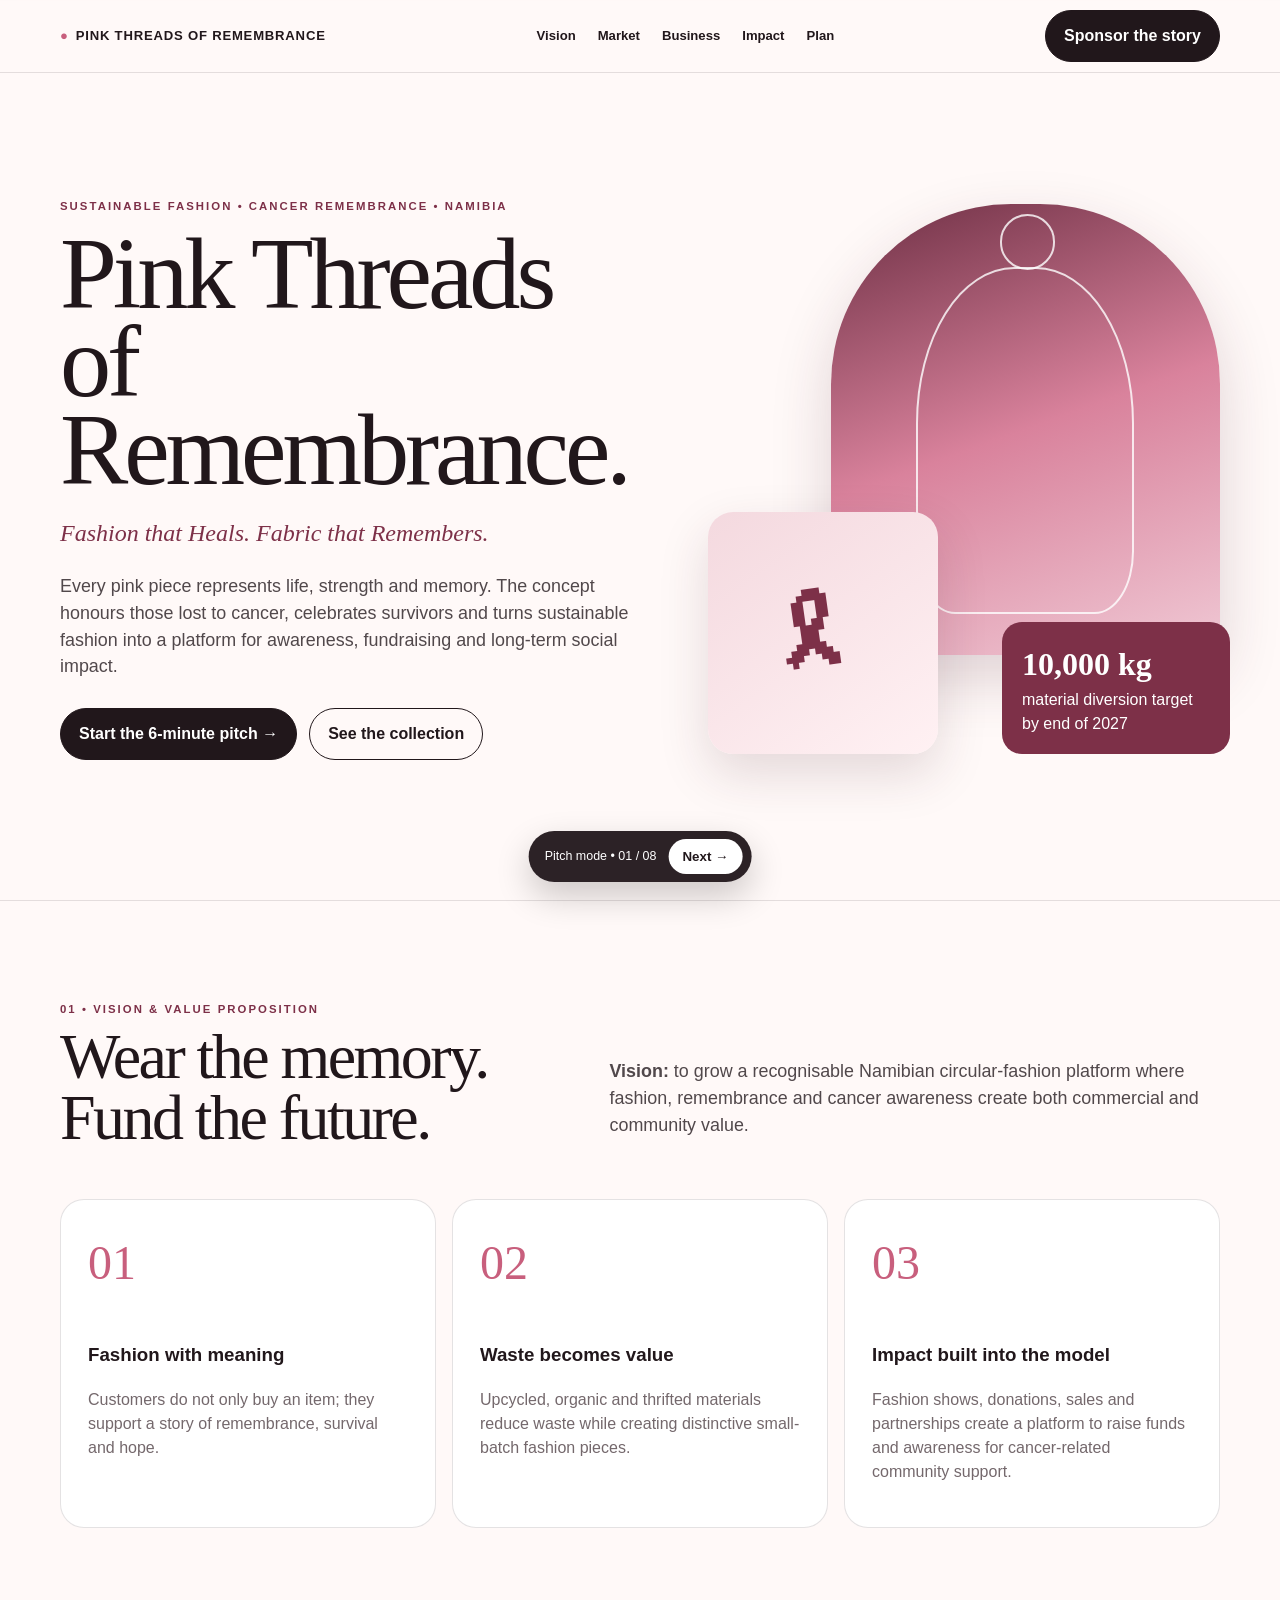
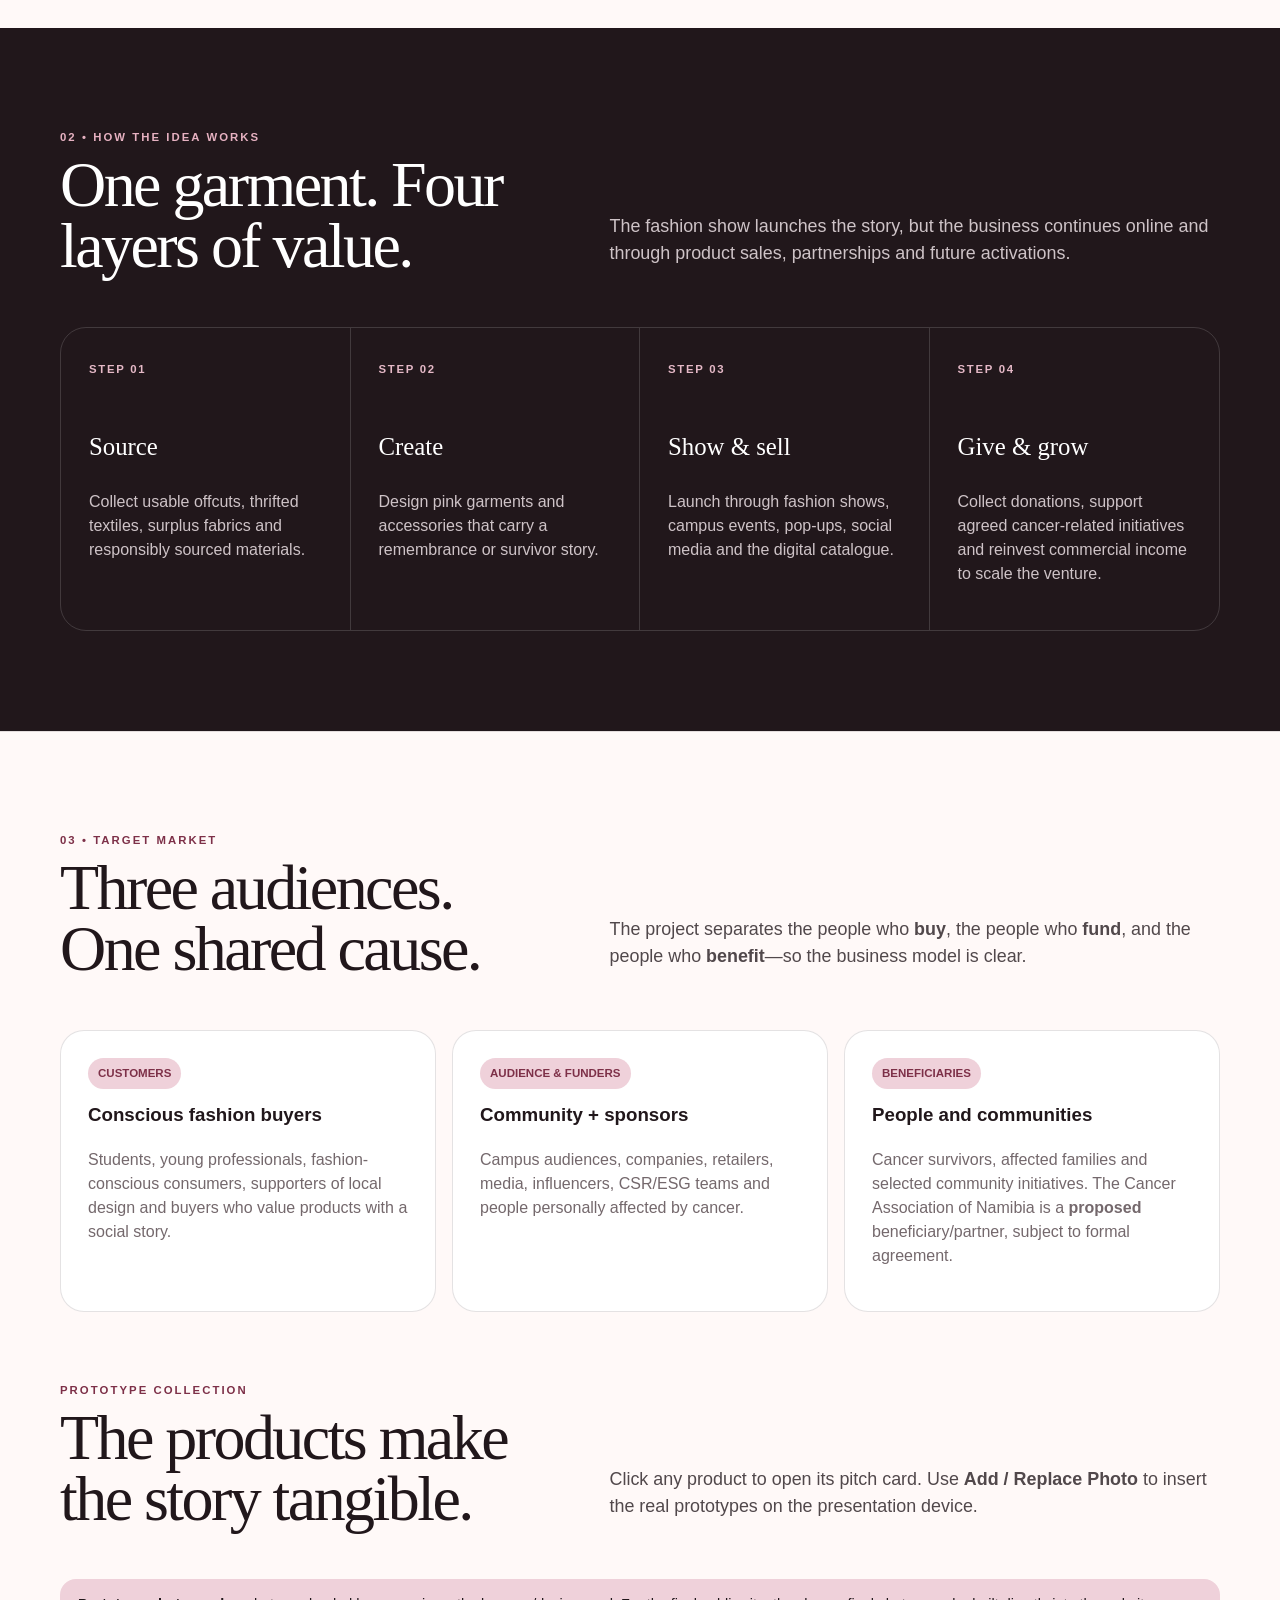
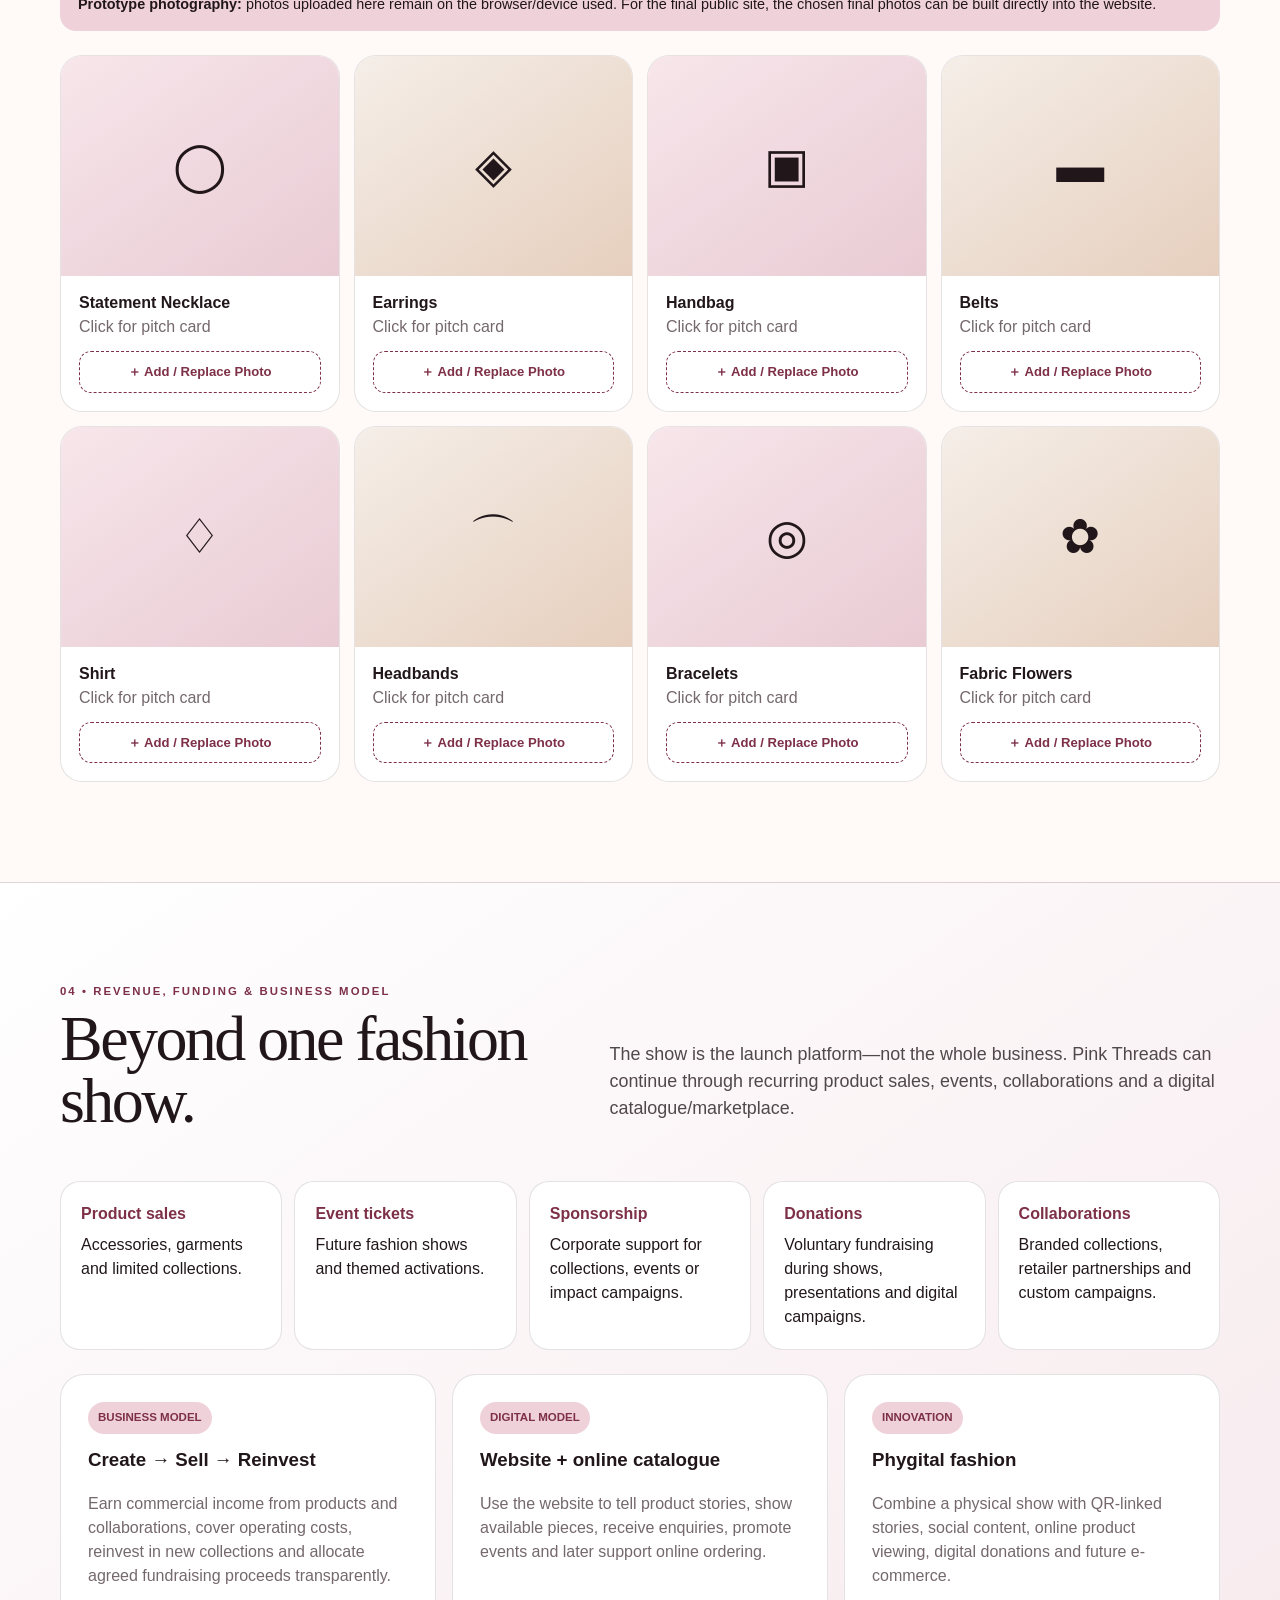
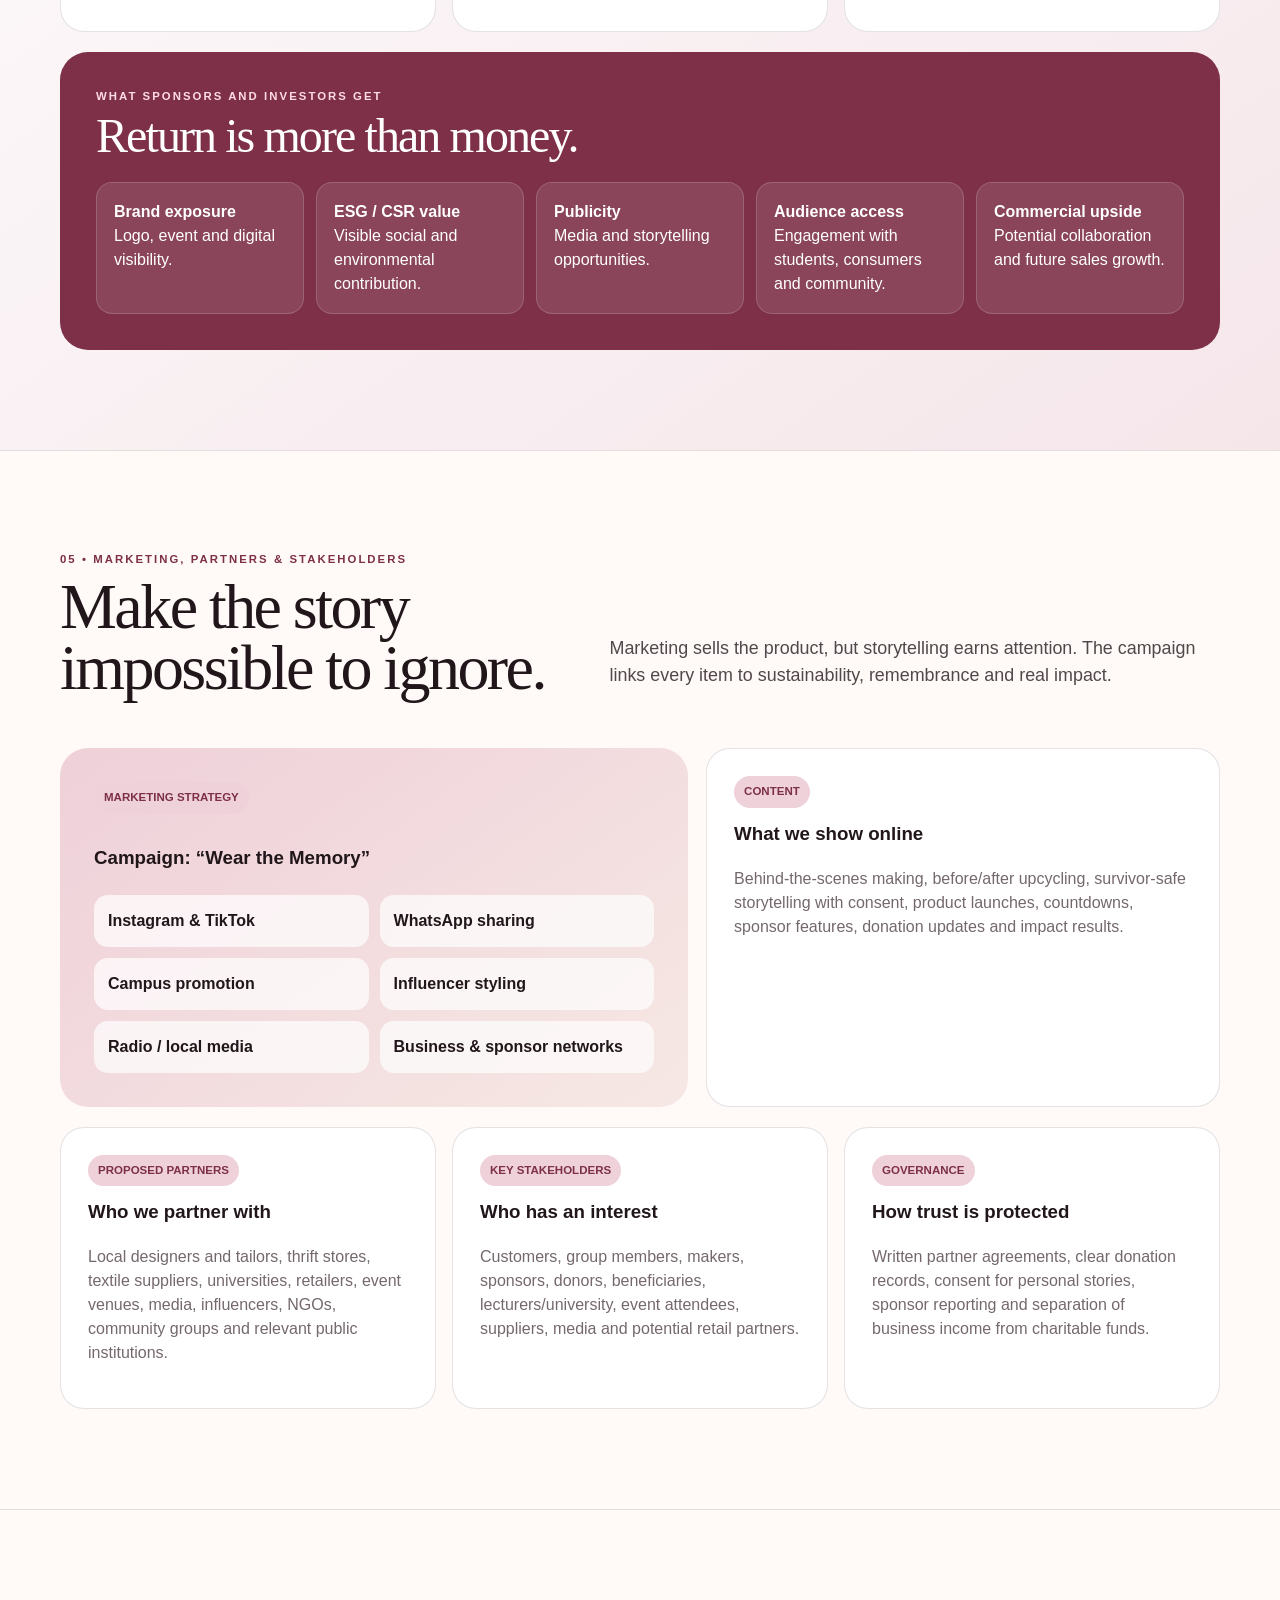
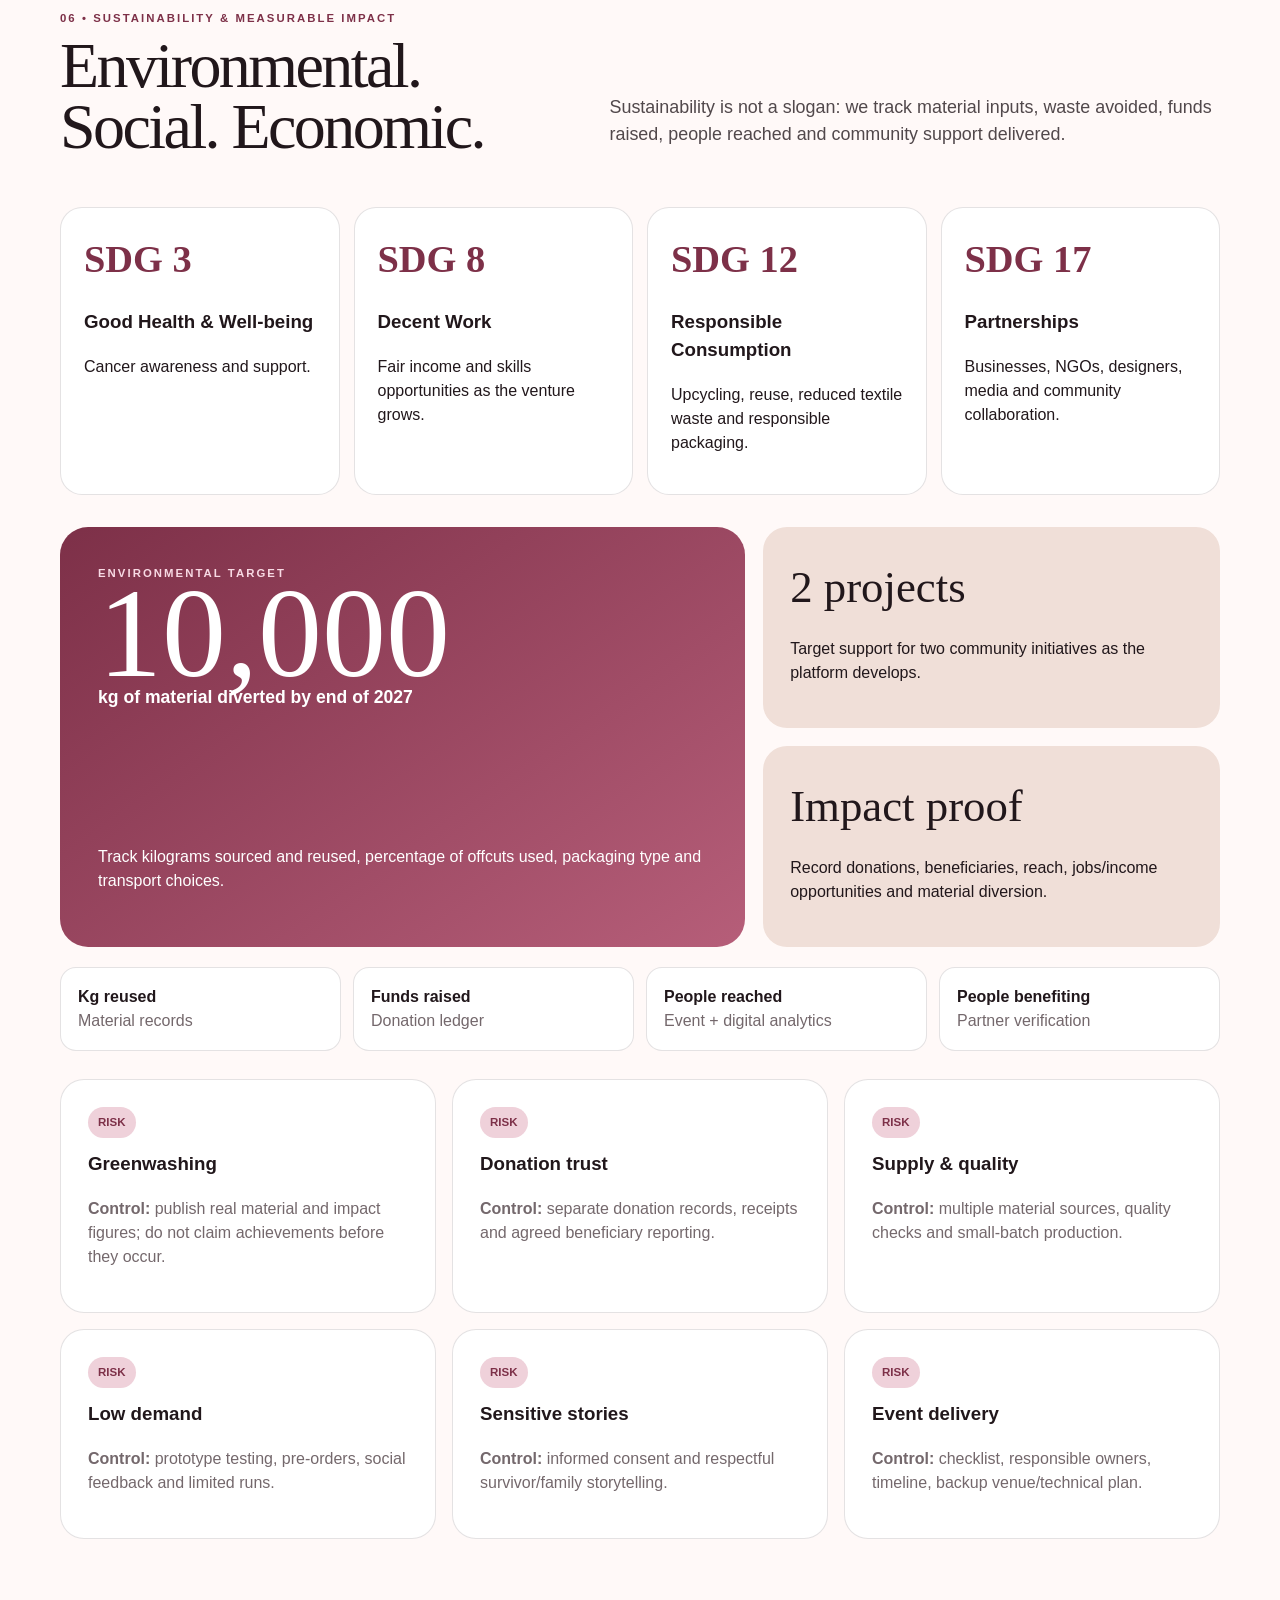
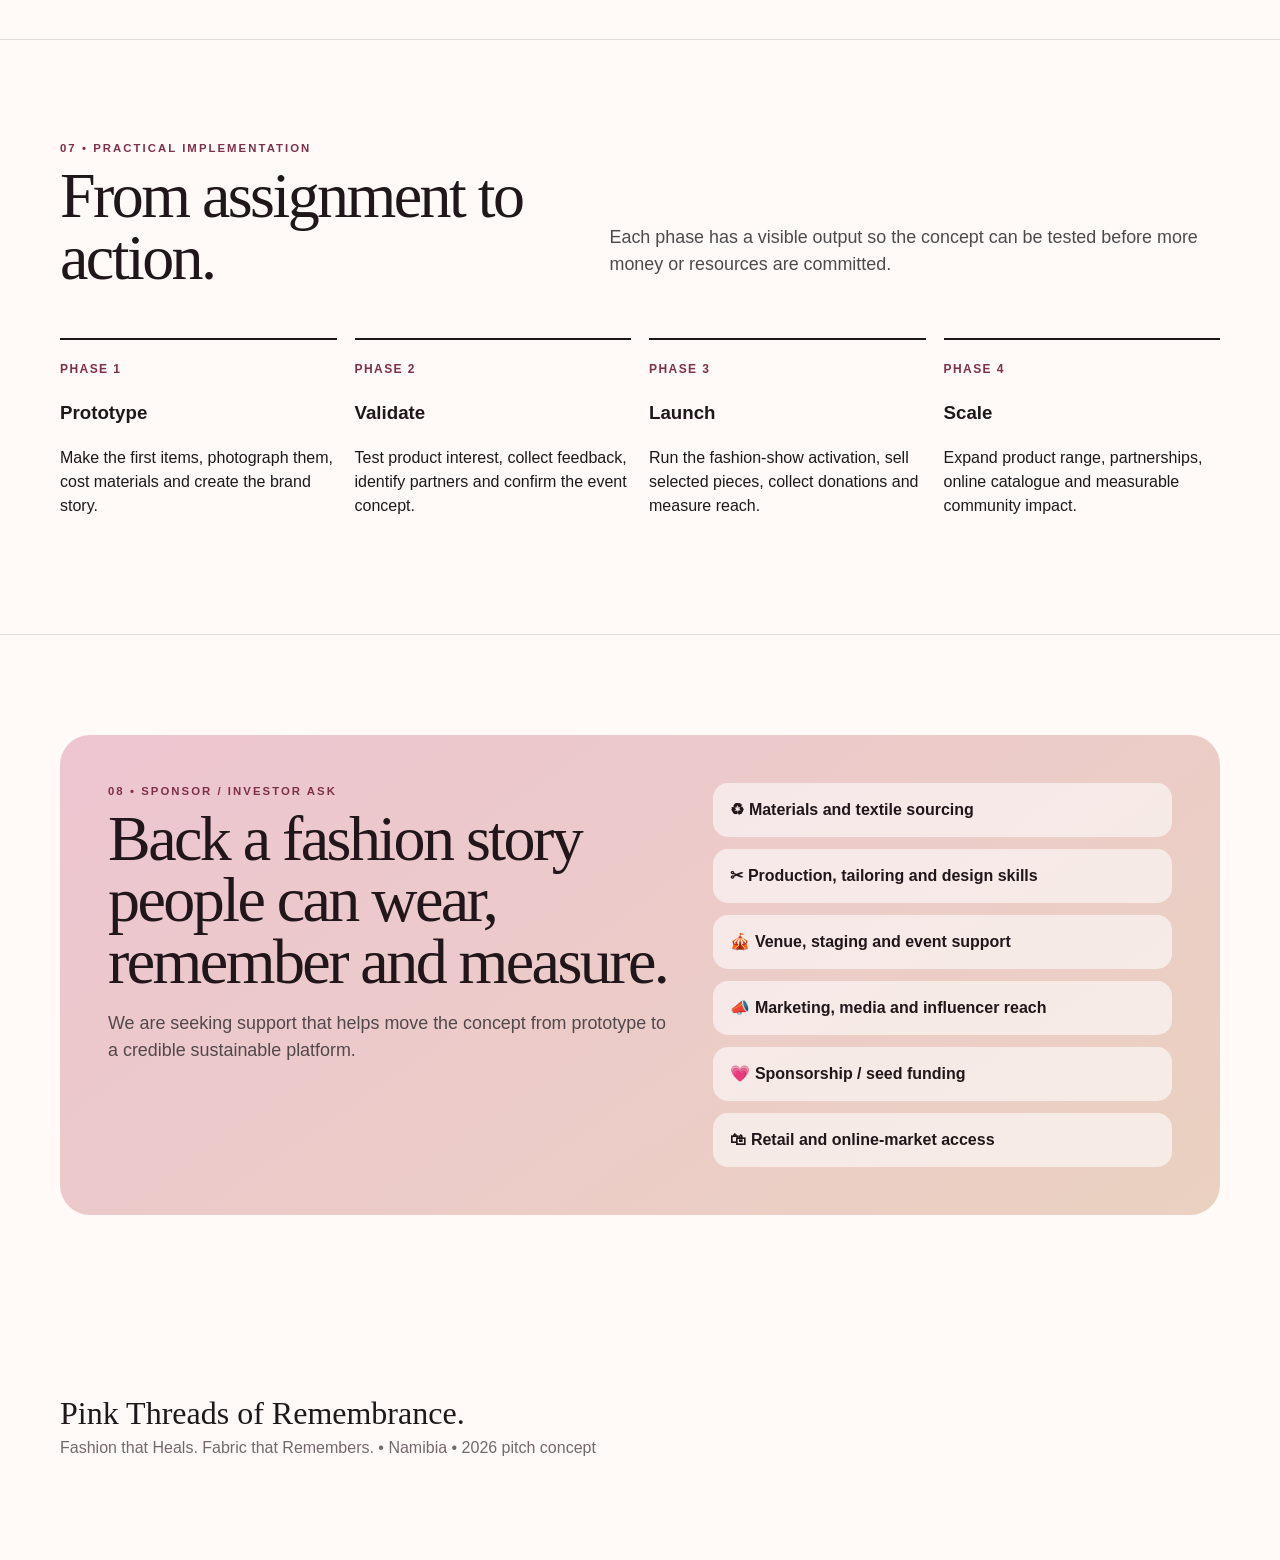
==== commit 5afec066: "Restore Pink Threads pitch design" ====
--- a/pitch/index.html
+++ b/pitch/index.html
@@ -1,45 +1,34 @@
-<!doctype html>
+<!DOCTYPE html>
 <html lang="en">
 <head>
-<meta charset="utf-8">
-<meta name="viewport" content="width=device-width,initial-scale=1">
+<meta charset="utf-8"><meta name="viewport" content="width=device-width,initial-scale=1">
 <meta name="description" content="Pink Threads of Remembrance — Fashion that Heals. Fabric that Remembers.">
-<title>Pink Threads of Remembrance</title>
+<title>Pink Threads of Remembrance | Pitch</title>
 <style>
-:root{--ink:#21171b;--paper:#fff9f8;--pink:#ca5f7e;--deep:#7d3048;--rose:#efd1da;--sand:#ead1c0;--muted:#74696d;--line:rgba(33,23,27,.12);--white:#fff}*{box-sizing:border-box}html{scroll-behavior:smooth}body{margin:0;background:var(--paper);color:var(--ink);font:16px/1.55 Arial,Helvetica,sans-serif}a{text-decoration:none;color:inherit}.wrap{width:min(1160px,92vw);margin:auto}.nav{position:fixed;inset:0 0 auto;z-index:40;background:rgba(255,249,248,.95);backdrop-filter:blur(14px);border-bottom:1px solid var(--line)}.navin{height:72px;display:flex;align-items:center;justify-content:space-between;gap:18px}.brand{font-size:.78rem;font-weight:900;letter-spacing:.065em}.brand span{color:var(--pink);margin-right:7px}.links{display:flex;gap:21px;font-size:.8rem;font-weight:800}.pill,.btn{border:1px solid var(--ink);border-radius:999px;padding:12px 17px;font-weight:900;display:inline-flex;align-items:center;justify-content:center;background:transparent;cursor:pointer}.pill,.btn.dark{background:var(--ink);color:#fff}.hero{min-height:100vh;padding:125px 0 70px;display:grid;align-items:center}.heroGrid{display:grid;grid-template-columns:1.05fr .95fr;gap:58px;align-items:center}.eyebrow{text-transform:uppercase;letter-spacing:.18em;color:var(--deep);font-size:.7rem;font-weight:900}h1,h2{font-family:Georgia,'Times New Roman',serif;font-weight:500;letter-spacing:-.04em}h1{font-size:clamp(3.8rem,8vw,7rem);line-height:.86;margin:15px 0 14px}h2{font-size:clamp(2.5rem,5vw,4.5rem);line-height:.96;margin:8px 0}.tagline{font:italic 1.55rem Georgia,serif;color:var(--deep);margin:0 0 22px}.lead{font-size:1.1rem;color:#51484b;max-width:690px}.actions{display:flex;gap:12px;flex-wrap:wrap;margin-top:28px}.visual{min-height:545px;position:relative}.oval{position:absolute;right:0;top:0;width:76%;height:82%;border-radius:180px 180px 30px 30px;background:linear-gradient(155deg,#6d2e43,#d9829c 52%,#f0c9d5);box-shadow:0 24px 60px rgba(76,36,50,.18)}.dress{position:absolute;inset:14% 22% 9%;border:2px solid rgba(255,255,255,.8);border-radius:45% 45% 18% 18%}.dress:before{content:'';position:absolute;width:24%;aspect-ratio:1;border:2px solid rgba(255,255,255,.8);border-radius:50%;left:38%;top:-16%}.memoryCard{position:absolute;left:0;bottom:2%;width:47%;padding:28px 24px;border-radius:24px;background:#fff;box-shadow:0 20px 50px rgba(76,36,50,.14)}.memoryCard b{font:500 1.8rem Georgia,serif;color:var(--deep)}.manifesto{background:var(--ink);color:#fff;padding:100px 0}.manifestoBox{max-width:900px;margin:auto}.manifesto .eyebrow{color:#efb7c7}.manifesto h2{font-size:clamp(3rem,6vw,5.4rem);margin-bottom:24px}.manifestoText{font:500 clamp(1.3rem,2.2vw,1.95rem)/1.48 Georgia,'Times New Roman',serif}.manifestoText p{margin:0 0 24px}.manifestoText .strong{color:#f7c7d4}.hashtag{display:inline-block;margin-top:10px;border:1px solid rgba(255,255,255,.28);border-radius:999px;padding:11px 16px;font-weight:900;color:#ffd9e4}section{padding:96px 0;border-top:1px solid var(--line)}.head{display:grid;grid-template-columns:.9fr 1.1fr;gap:50px;align-items:end;margin-bottom:40px}.grid3,.collection,.sdgs,.impactGrid,.road{display:grid;gap:16px}.grid3{grid-template-columns:repeat(3,1fr)}.tile{background:#fff;border:1px solid var(--line);border-radius:24px;padding:27px}.tile p,.small{color:var(--muted)}.tag{display:inline-block;background:var(--rose);color:var(--deep);font-size:.7rem;font-weight:900;border-radius:999px;padding:7px 10px;margin-bottom:12px}.collection{grid-template-columns:repeat(3,1fr)}.product{background:#fff;border:1px solid var(--line);border-radius:22px;overflow:hidden;cursor:pointer;transition:.2s}.product:hover{transform:translateY(-4px);box-shadow:0 14px 35px rgba(80,38,52,.12)}.photo{height:255px;background:linear-gradient(145deg,#f5dfe5,#e6c5cf);display:grid;place-items:center;font-size:3.2rem}.product:nth-child(even) .photo{background:linear-gradient(145deg,#f7eee7,#e8d2c3)}.productInfo{padding:18px}.productInfo strong{display:block;font-size:1.02rem}.sdgs{grid-template-columns:repeat(4,1fr)}.sdg{background:#fff;border:1px solid var(--line);border-radius:20px;padding:21px}.sdg strong{font:500 2.2rem Georgia,serif;color:var(--deep)}.impactGrid{grid-template-columns:1.2fr .8fr}.bigImpact{background:linear-gradient(145deg,var(--deep),#b85f7a);color:#fff;border-radius:28px;padding:38px;min-height:370px;display:flex;flex-direction:column;justify-content:space-between}.bigImpact .big{font:500 clamp(5rem,10vw,8rem)/.8 Georgia,serif}.stack{display:grid;gap:18px}.ibox{background:#f0dfd8;border-radius:24px;padding:27px}.ibox strong{font:500 2.6rem Georgia,serif}.road{grid-template-columns:repeat(4,1fr)}.mile{border-top:2px solid var(--ink);padding-top:16px}.mile b{font-size:.72rem;letter-spacing:.12em;color:var(--deep)}.ctaBand{background:linear-gradient(145deg,#edc5d1,var(--sand));border-radius:30px;padding:44px;display:grid;grid-template-columns:1.1fr .9fr;gap:40px}.ctaButtons{display:grid;gap:12px}.ctaBtn{background:rgba(255,255,255,.65);padding:17px 18px;border-radius:16px;font-weight:900;border:1px solid rgba(33,23,27,.1);cursor:pointer;text-align:left}.ctaBtn:hover{background:#fff}.modal{position:fixed;inset:0;background:rgba(20,10,14,.68);display:none;align-items:center;justify-content:center;z-index:80;padding:20px}.modal.open{display:flex}.modalBox{background:var(--paper);max-width:620px;width:100%;border-radius:26px;padding:30px;max-height:90vh;overflow:auto}.modalTop{display:flex;justify-content:space-between;gap:20px}.close{border:0;background:var(--ink);color:#fff;border-radius:50%;width:38px;height:38px;font-size:1.2rem;cursor:pointer}.form{display:grid;gap:13px;margin-top:20px}.form label{font-size:.78rem;font-weight:900}.form input,.form select,.form textarea{width:100%;padding:13px 14px;border:1px solid rgba(33,23,27,.18);border-radius:12px;background:#fff;font:inherit}.form textarea{min-height:105px;resize:vertical}.form button{margin-top:4px}.success{display:none;background:#f1dfe5;border-radius:14px;padding:16px;margin-top:16px}.success.show{display:block}.donateNote{background:#fff;border:1px solid var(--line);padding:15px;border-radius:14px;color:var(--muted);font-size:.88rem}.productModalPhoto{height:230px;border-radius:18px;background:var(--rose);display:grid;place-items:center;font-size:4rem;margin:18px 0}footer{padding:48px 0 70px}.footerGrid{display:flex;justify-content:space-between;gap:20px;flex-wrap:wrap}.footerLinks{display:flex;gap:18px;flex-wrap:wrap;font-size:.82rem;font-weight:800}@media(max-width:950px){.links{display:none}.heroGrid,.head,.impactGrid,.ctaBand{grid-template-columns:1fr}.grid3,.collection{grid-template-columns:1fr 1fr}.sdgs,.road{grid-template-columns:1fr 1fr}.visual{min-height:480px}}@media(max-width:560px){.grid3,.collection,.sdgs,.road{grid-template-columns:1fr}.visual{min-height:410px}.ctaBand{padding:28px}.brand{font-size:.65rem}.manifestoText{font-size:1.35rem}}
+:root{--ink:#21171b;--paper:#fff9f8;--pink:#c85f7d;--rose:#efd1da;--deep:#7d3048;--sand:#ead1c0;--muted:#74686c;--line:rgba(33,23,27,.12);--white:#fff}*{box-sizing:border-box}html{scroll-behavior:smooth}body{margin:0;background:var(--paper);color:var(--ink);font:16px/1.5 Arial,Helvetica,sans-serif}a{text-decoration:none;color:inherit}.wrap{width:min(1160px,92vw);margin:auto}.nav{position:fixed;z-index:30;top:0;left:0;right:0;background:rgba(255,249,248,.94);backdrop-filter:blur(14px);border-bottom:1px solid var(--line)}.navin{height:72px;display:flex;align-items:center;justify-content:space-between;gap:18px}.brand{font-size:.82rem;font-weight:900;letter-spacing:.06em}.dot{color:var(--pink);margin-right:7px}.links{display:flex;gap:22px;font-size:.82rem;font-weight:800}.btn,.pill{display:inline-flex;align-items:center;justify-content:center;border:1px solid var(--ink);border-radius:999px;padding:13px 18px;font-weight:900;background:transparent;cursor:pointer}.btn.dark,.pill{background:var(--ink);color:white}.hero{min-height:100vh;padding:132px 0 75px;display:grid;align-items:center}.heroGrid{display:grid;grid-template-columns:1.07fr .93fr;gap:58px;align-items:center}.eyebrow{text-transform:uppercase;letter-spacing:.18em;color:var(--deep);font-size:.71rem;font-weight:900}h1,h2{font-family:Georgia,'Times New Roman',serif;font-weight:500;letter-spacing:-.04em}h1{font-size:clamp(3.7rem,8vw,7rem);line-height:.86;margin:15px 0 21px}h2{font-size:clamp(2.5rem,5vw,4.5rem);line-height:.96;margin:8px 0}.theme{font-family:Georgia,serif;font-style:italic;font-size:1.5rem;color:var(--deep);margin:0 0 22px}.lead{font-size:1.12rem;color:#51484b;max-width:660px}.actions{display:flex;gap:12px;flex-wrap:wrap;margin-top:28px}.visual{min-height:550px;position:relative}.oval{position:absolute;right:0;top:0;width:76%;height:82%;border-radius:180px 180px 28px 28px;background:linear-gradient(160deg,#6d2e43,#d9829c 50%,#f0c9d5);box-shadow:0 24px 60px rgba(76,36,50,.18)}.dress{position:absolute;inset:14% 22% 9%;border:2px solid rgba(255,255,255,.8);border-radius:45% 45% 18% 18%}.dress:before{content:'';position:absolute;width:24%;aspect-ratio:1;border:2px solid rgba(255,255,255,.8);border-radius:50%;left:38%;top:-16%}.mini{position:absolute;left:0;bottom:0;width:45%;height:44%;border-radius:25px;background:linear-gradient(145deg,#f4d9df,#fff1f3);box-shadow:0 20px 50px rgba(76,36,50,.15)}.ribbon{position:absolute;left:25%;top:21%;font-size:6rem;color:var(--deep);font-family:Georgia,serif;transform:rotate(-8deg)}.target{position:absolute;right:-10px;bottom:0;background:var(--deep);color:#fff;padding:18px 20px;border-radius:20px;max-width:228px}.target strong{font-family:Georgia,serif;font-size:2rem;display:block}section{padding:100px 0;border-top:1px solid var(--line)}.head{display:grid;grid-template-columns:.9fr 1.1fr;gap:50px;align-items:end;margin-bottom:42px}.cards{display:grid;grid-template-columns:repeat(3,1fr);gap:16px}.card,.tile{background:#fff;border:1px solid var(--line);border-radius:24px;padding:27px}.card{min-height:240px}.num{font-family:Georgia,serif;font-size:3rem;color:var(--pink)}.card h3{margin-top:42px}.card p,.small,.tile p{color:var(--muted)}.darkSec{background:var(--ink);color:#fff}.darkSec .lead,.darkSec p{color:#cec3c7}.process{display:grid;grid-template-columns:repeat(4,1fr);border:1px solid rgba(255,255,255,.15);border-radius:26px;overflow:hidden}.step{padding:28px;min-height:230px;border-right:1px solid rgba(255,255,255,.15)}.step:last-child{border:0}.step span{font-size:.71rem;color:#e5b9c7;font-weight:900;letter-spacing:.15em}.step h3{font-family:Georgia,serif;font-size:1.55rem;font-weight:500;margin-top:48px}.marketGrid,.businessGrid,.partnerGrid,.riskGrid{display:grid;grid-template-columns:repeat(3,1fr);gap:16px}.tile h3{margin-top:0}.tag{display:inline-block;background:var(--rose);color:var(--deep);font-size:.72rem;font-weight:900;border-radius:999px;padding:7px 10px;margin-bottom:12px}.note{background:var(--rose);padding:15px 18px;border-radius:16px;margin-bottom:24px;font-size:.9rem}.collection{display:grid;grid-template-columns:repeat(4,1fr);gap:14px}.prod{background:#fff;border:1px solid var(--line);border-radius:22px;overflow:hidden;transition:.2s}.prod:hover{transform:translateY(-4px);box-shadow:0 14px 34px rgba(76,36,50,.1)}.art{height:220px;background:linear-gradient(145deg,#f7e6eb,#e9cbd4);display:grid;place-items:center;font-size:3rem;position:relative;overflow:hidden;cursor:pointer}.prod:nth-child(even) .art{background:linear-gradient(145deg,#f5eee8,#e6cfbe)}.art img{width:100%;height:100%;object-fit:cover;display:none}.art.hasPhoto img{display:block}.art.hasPhoto .ph{display:none}.prodInfo{padding:15px 18px 12px;cursor:pointer}.prodInfo strong{display:block}.uploadRow{padding:0 18px 18px}.uploadBtn{display:flex;align-items:center;justify-content:center;width:100%;padding:10px 12px;border-radius:12px;background:#fff;border:1px dashed var(--deep);color:var(--deep);font-size:.82rem;font-weight:900;cursor:pointer}.fileInput{display:none}.money{background:linear-gradient(145deg,#fff,#f5e6ea)}.revenue{display:grid;grid-template-columns:repeat(5,1fr);gap:12px}.rev{background:#fff;border:1px solid var(--line);border-radius:20px;padding:20px}.rev b{display:block;color:var(--deep);margin-bottom:7px}.returnBox{background:var(--deep);color:#fff;border-radius:28px;padding:36px;margin-top:20px}.returnGrid{display:grid;grid-template-columns:repeat(5,1fr);gap:12px;margin-top:22px}.returnItem{background:rgba(255,255,255,.1);border:1px solid rgba(255,255,255,.16);padding:17px;border-radius:16px}.marketing{display:grid;grid-template-columns:1.1fr .9fr;gap:18px}.marketingMain{background:linear-gradient(145deg,#efd0d9,#f6e8e4);border-radius:28px;padding:34px}.channelGrid{display:grid;grid-template-columns:repeat(2,1fr);gap:11px;margin-top:22px}.channel{background:rgba(255,255,255,.7);border-radius:14px;padding:14px;font-weight:800}.sdgs{display:grid;grid-template-columns:repeat(4,1fr);gap:14px;margin-top:24px}.sdg{border-radius:22px;padding:23px;background:#fff;border:1px solid var(--line)}.sdg strong{font-family:Georgia,serif;font-size:2.4rem;color:var(--deep)}.impact{display:grid;grid-template-columns:1.2fr .8fr;gap:18px;margin-top:32px}.bigImpact{background:linear-gradient(145deg,var(--deep),#b65e79);color:#fff;border-radius:28px;padding:38px;min-height:390px;display:flex;flex-direction:column;justify-content:space-between}.bigImpact .big{font-family:Georgia,serif;font-size:clamp(5rem,10vw,8.2rem);line-height:.8}.stack{display:grid;gap:18px}.ibox{background:#f0dfd8;border-radius:24px;padding:27px}.ibox strong{font-family:Georgia,serif;font-size:2.8rem;font-weight:500}.measure{display:grid;grid-template-columns:repeat(4,1fr);gap:12px;margin-top:20px}.measure div{background:#fff;border:1px solid var(--line);padding:17px;border-radius:16px}.road{display:grid;grid-template-columns:repeat(4,1fr);gap:18px}.mile{border-top:2px solid var(--ink);padding-top:16px}.mile b{color:var(--deep);font-size:.75rem;letter-spacing:.12em}.ask{background:linear-gradient(145deg,#edc5d1,var(--sand));border-radius:30px;padding:48px;display:grid;grid-template-columns:1.1fr .9fr;gap:45px}.askList{display:grid;gap:12px}.askItem{background:rgba(255,255,255,.58);padding:15px 17px;border-radius:15px;font-weight:800}.pitchbar{position:fixed;z-index:35;bottom:18px;left:50%;transform:translateX(-50%);background:rgba(33,23,27,.95);color:#fff;padding:8px 9px 8px 16px;border-radius:999px;display:flex;gap:12px;align-items:center;box-shadow:0 14px 35px rgba(0,0,0,.2);font-size:.78rem}.pitchbar button{border:0;border-radius:999px;background:#fff;color:var(--ink);padding:10px 14px;font-weight:900;cursor:pointer}.modal{position:fixed;inset:0;background:rgba(20,10,14,.65);display:none;align-items:center;justify-content:center;z-index:60;padding:20px}.modal.open{display:flex}.modalBox{background:var(--paper);max-width:680px;width:100%;border-radius:26px;padding:30px;max-height:88vh;overflow:auto}.modalTop{display:flex;justify-content:space-between;gap:20px}.close{border:0;background:var(--ink);color:#fff;border-radius:50%;width:38px;height:38px;cursor:pointer;font-size:1.25rem}.modalPhoto{width:100%;height:290px;border-radius:18px;background:var(--rose);overflow:hidden;margin:20px 0;display:grid;place-items:center}.modalPhoto img{width:100%;height:100%;object-fit:cover;display:none}.modalPhoto.hasPhoto img{display:block}.modalPhoto.hasPhoto span{display:none}footer{padding:48px 0 100px}@media(max-width:950px){.links{display:none}.heroGrid,.head,.impact,.ask,.marketing{grid-template-columns:1fr}.cards,.marketGrid,.businessGrid,.partnerGrid,.riskGrid{grid-template-columns:1fr}.process{grid-template-columns:1fr 1fr}.collection{grid-template-columns:1fr 1fr}.revenue,.returnGrid{grid-template-columns:1fr 1fr}.road,.sdgs,.measure{grid-template-columns:1fr 1fr}.visual{min-height:490px}}@media(max-width:560px){.process,.collection,.revenue,.returnGrid,.road,.sdgs,.measure,.channelGrid{grid-template-columns:1fr}.visual{min-height:420px}.ask{padding:28px}.pitchbar{width:calc(100vw - 24px);justify-content:space-between}.brand{font-size:.68rem}.modalPhoto{height:230px}}
 </style>
 </head>
 <body>
-<nav class="nav"><div class="wrap navin"><div class="brand"><span>●</span>PINK THREADS OF REMEMBRANCE</div><div class="links"><a href="#story">Our Story</a><a href="#collection">Collection</a><a href="#impact">Impact</a><a href="#sustainability">Sustainability</a><a href="#contact">Get Involved</a></div><button class="pill" onclick="openForm('donate')">Donate</button></div></nav>
+<nav class="nav"><div class="wrap navin"><div class="brand"><span class="dot">●</span>PINK THREADS OF REMEMBRANCE</div><div class="links"><a href="#vision">Vision</a><a href="#market">Market</a><a href="#business">Business</a><a href="#impact">Impact</a><a href="#plan">Plan</a></div><a class="pill" href="#ask">Sponsor the story</a></div></nav>
 <main>
-<section class="hero"><div class="wrap heroGrid"><div><div class="eyebrow">Sustainable fashion • remembrance • hope</div><h1>Pink Threads<br>of Remembrance.</h1><p class="tagline">Fashion that Heals. Fabric that Remembers.</p><p class="lead">A Namibian sustainable-fashion movement using meaningful design to honour lives, celebrate survivors, raise cancer awareness and turn discarded materials into pieces with purpose.</p><div class="actions"><a class="btn dark" href="#story">Discover our story →</a><button class="btn" onclick="openForm('info')">Get more information</button></div></div><div class="visual"><div class="oval"><div class="dress"></div></div><div class="memoryCard"><div class="eyebrow">Our purpose</div><b>Remembrance<br>you can wear.</b></div></div></div></section>
-<section id="story" class="manifesto"><div class="wrap manifestoBox"><div class="eyebrow">Our story</div><h2>Fashion that Heals.<br>Fabric that Remembers.</h2><div class="manifestoText"><p>Every stitch is a story.<br>Every pink piece holds a life, a fight, a name we refuse to forget.<br>For the ones we lost — <span class="strong">we honor you.</span><br>For the ones still fighting — <span class="strong">we celebrate you.</span><br>For the ones who come next — <span class="strong">we protect you.</span></p><p>We turned grief into garments.<br>Silence into statements.<br>Pain into purpose.</p><p>Sustainable fashion, with soul.<br>A runway that raises awareness.<br>A collection that raises funds.<br>A movement that raises hope.</p><p>Because healing doesn’t always look like medicine.<br>Sometimes it looks like a dress you wear with pride.<br>Sometimes it looks like a shirt that starts a conversation.<br>Sometimes it looks like pink threads, holding us all together.</p><p><span class="strong">This is not just fashion.<br>This is remembrance you can wear.</span></p></div><div class="hashtag">#PinkThreadsOfRemembrance</div></div></section>
-<section><div class="wrap"><div class="head"><div><div class="eyebrow">What we stand for</div><h2>Purpose in every piece.</h2></div><p class="lead">Pink Threads brings together sustainable design, remembrance and community action. Our pieces are intended to spark conversation, reduce waste and create a platform for meaningful support.</p></div><div class="grid3"><div class="tile"><span class="tag">REMEMBER</span><h3>Stories that matter</h3><p>Fashion becomes a respectful way to honour those lost, celebrate survivors and keep important conversations visible.</p></div><div class="tile"><span class="tag">REIMAGINE</span><h3>Waste into value</h3><p>Recovered, thrifted and responsibly sourced materials are transformed into distinctive garments and accessories.</p></div><div class="tile"><span class="tag">REINVEST</span><h3>Impact that grows</h3><p>Sales, events, donations and partnerships can support awareness, community initiatives and future fair-work opportunities.</p></div></div></div></section>
-<section id="collection"><div class="wrap"><div class="head"><div><div class="eyebrow">The collection</div><h2>Made to be worn. Made to be remembered.</h2></div><p class="lead">Our collection uses pink as a symbol of strength, remembrance and hope, while demonstrating how ordinary materials can be reimagined through design.</p></div><div class="collection" id="products"></div></div></section>
-<section id="impact"><div class="wrap"><div class="head"><div><div class="eyebrow">Our impact goals</div><h2>Measured, not imagined.</h2></div><p class="lead">We will track our environmental and community contribution transparently as the initiative grows.</p></div><div class="impactGrid"><div class="bigImpact"><div><div class="eyebrow" style="color:#f7d9e3">Material diversion goal</div><div class="big">10,000</div><div style="font-weight:900">kg by the end of 2027</div></div><p>Our long-term goal is to divert usable materials into creative reuse and sustainable fashion rather than waste.</p></div><div class="stack"><div class="ibox"><strong>2 projects</strong><p>Our goal is to support two community initiatives as the movement develops.</p></div><div class="ibox"><strong>Fair work</strong><p>As we grow, we aim to create selected income and skills opportunities for people affected by cancer.</p></div></div></div></div></section>
-<section id="sustainability"><div class="wrap"><div class="head"><div><div class="eyebrow">Sustainability</div><h2>Environmental. Social. Economic.</h2></div><p class="lead">Sustainability means reducing waste, treating people fairly and building a model capable of supporting itself over time.</p></div><div class="sdgs"><div class="sdg"><strong>SDG 3</strong><h3>Good Health</h3><p>Cancer awareness and community support.</p></div><div class="sdg"><strong>SDG 8</strong><h3>Decent Work</h3><p>Fair income and skills opportunities as the initiative grows.</p></div><div class="sdg"><strong>SDG 12</strong><h3>Responsible Consumption</h3><p>Reuse, upcycling and lower textile waste.</p></div><div class="sdg"><strong>SDG 17</strong><h3>Partnerships</h3><p>Collaboration with designers, businesses, communities and NGOs.</p></div></div></div></section>
-<section><div class="wrap"><div class="head"><div><div class="eyebrow">How we grow</div><h2>From collection to movement.</h2></div><p class="lead">Pink Threads is designed to continue through product sales, events, collaborations, digital storytelling and future partnerships.</p></div><div class="road"><div class="mile"><b>CREATE</b><h3>Design responsibly</h3><p>Turn recovered and responsibly sourced materials into meaningful fashion.</p></div><div class="mile"><b>CONNECT</b><h3>Tell the story</h3><p>Use events, social media and digital content to grow awareness.</p></div><div class="mile"><b>CONTRIBUTE</b><h3>Raise support</h3><p>Generate support through sales, donations, sponsorships and partnerships.</p></div><div class="mile"><b>CONTINUE</b><h3>Scale impact</h3><p>Expand the collection and measurable community contribution over time.</p></div></div></div></section>
-<section id="contact"><div class="wrap"><div class="ctaBand"><div><div class="eyebrow">Get involved</div><h2>Wear it. Share it. Support it.</h2><p class="lead">Whether you want more information, want to collaborate, support the initiative or register your interest in donating, we would love to hear from you.</p></div><div class="ctaButtons"><button class="ctaBtn" onclick="openForm('info')">✉ Get more information</button><button class="ctaBtn" onclick="openForm('partner')">🤝 Partner or collaborate with us</button><button class="ctaBtn" onclick="openForm('donate')">💗 Register your interest to donate</button></div></div></div></section>
+<section class="hero"><div class="wrap heroGrid"><div><div class="eyebrow">Sustainable fashion • cancer remembrance • Namibia</div><h1>Pink Threads<br>of Remembrance.</h1><p class="theme">Fashion that Heals. Fabric that Remembers.</p><p class="lead">Every pink piece represents life, strength and memory. The concept honours those lost to cancer, celebrates survivors and turns sustainable fashion into a platform for awareness, fundraising and long-term social impact.</p><div class="actions"><a class="btn dark" href="#vision">Start the 6-minute pitch →</a><a class="btn" href="#collection">See the collection</a></div></div><div class="visual"><div class="oval"><div class="dress"></div></div><div class="mini"><div class="ribbon">🎗</div></div><div class="target"><strong>10,000 kg</strong>material diversion target by end of 2027</div></div></div></section>
+<section id="vision"><div class="wrap"><div class="head"><div><div class="eyebrow">01 • Vision & value proposition</div><h2>Wear the memory. Fund the future.</h2></div><p class="lead"><b>Vision:</b> to grow a recognisable Namibian circular-fashion platform where fashion, remembrance and cancer awareness create both commercial and community value.</p></div><div class="cards"><div class="card"><div class="num">01</div><h3>Fashion with meaning</h3><p>Customers do not only buy an item; they support a story of remembrance, survival and hope.</p></div><div class="card"><div class="num">02</div><h3>Waste becomes value</h3><p>Upcycled, organic and thrifted materials reduce waste while creating distinctive small-batch fashion pieces.</p></div><div class="card"><div class="num">03</div><h3>Impact built into the model</h3><p>Fashion shows, donations, sales and partnerships create a platform to raise funds and awareness for cancer-related community support.</p></div></div></div></section>
+<section class="darkSec"><div class="wrap"><div class="head"><div><div class="eyebrow" style="color:#e6b1c1">02 • How the idea works</div><h2>One garment. Four layers of value.</h2></div><p class="lead">The fashion show launches the story, but the business continues online and through product sales, partnerships and future activations.</p></div><div class="process"><div class="step"><span>STEP 01</span><h3>Source</h3><p>Collect usable offcuts, thrifted textiles, surplus fabrics and responsibly sourced materials.</p></div><div class="step"><span>STEP 02</span><h3>Create</h3><p>Design pink garments and accessories that carry a remembrance or survivor story.</p></div><div class="step"><span>STEP 03</span><h3>Show & sell</h3><p>Launch through fashion shows, campus events, pop-ups, social media and the digital catalogue.</p></div><div class="step"><span>STEP 04</span><h3>Give & grow</h3><p>Collect donations, support agreed cancer-related initiatives and reinvest commercial income to scale the venture.</p></div></div></div></section>
+<section id="market"><div class="wrap"><div class="head"><div><div class="eyebrow">03 • Target market</div><h2>Three audiences. One shared cause.</h2></div><p class="lead">The project separates the people who <b>buy</b>, the people who <b>fund</b>, and the people who <b>benefit</b>—so the business model is clear.</p></div><div class="marketGrid"><div class="tile"><span class="tag">CUSTOMERS</span><h3>Conscious fashion buyers</h3><p>Students, young professionals, fashion-conscious consumers, supporters of local design and buyers who value products with a social story.</p></div><div class="tile"><span class="tag">AUDIENCE & FUNDERS</span><h3>Community + sponsors</h3><p>Campus audiences, companies, retailers, media, influencers, CSR/ESG teams and people personally affected by cancer.</p></div><div class="tile"><span class="tag">BENEFICIARIES</span><h3>People and communities</h3><p>Cancer survivors, affected families and selected community initiatives. The Cancer Association of Namibia is a <b>proposed</b> beneficiary/partner, subject to formal agreement.</p></div></div>
+<div id="collection" style="margin-top:70px"><div class="head"><div><div class="eyebrow">Prototype collection</div><h2>The products make the story tangible.</h2></div><p class="lead">Click any product to open its pitch card. Use <b>Add / Replace Photo</b> to insert the real prototypes on the presentation device.</p></div><div class="note"><b>Prototype photography:</b> photos uploaded here remain on the browser/device used. For the final public site, the chosen final photos can be built directly into the website.</div><div class="collection" id="grid"></div></div></div></section>
+<section id="business" class="money"><div class="wrap"><div class="head"><div><div class="eyebrow">04 • Revenue, funding & business model</div><h2>Beyond one fashion show.</h2></div><p class="lead">The show is the launch platform—not the whole business. Pink Threads can continue through recurring product sales, events, collaborations and a digital catalogue/marketplace.</p></div><div class="revenue"><div class="rev"><b>Product sales</b>Accessories, garments and limited collections.</div><div class="rev"><b>Event tickets</b>Future fashion shows and themed activations.</div><div class="rev"><b>Sponsorship</b>Corporate support for collections, events or impact campaigns.</div><div class="rev"><b>Donations</b>Voluntary fundraising during shows, presentations and digital campaigns.</div><div class="rev"><b>Collaborations</b>Branded collections, retailer partnerships and custom campaigns.</div></div><div class="businessGrid" style="margin-top:24px"><div class="tile"><span class="tag">BUSINESS MODEL</span><h3>Create → Sell → Reinvest</h3><p>Earn commercial income from products and collaborations, cover operating costs, reinvest in new collections and allocate agreed fundraising proceeds transparently.</p></div><div class="tile"><span class="tag">DIGITAL MODEL</span><h3>Website + online catalogue</h3><p>Use the website to tell product stories, show available pieces, receive enquiries, promote events and later support online ordering.</p></div><div class="tile"><span class="tag">INNOVATION</span><h3>Phygital fashion</h3><p>Combine a physical show with QR-linked stories, social content, online product viewing, digital donations and future e-commerce.</p></div></div><div class="returnBox"><div class="eyebrow" style="color:#ffdce6">What sponsors and investors get</div><h2 style="font-size:3rem;margin-top:8px">Return is more than money.</h2><div class="returnGrid"><div class="returnItem"><b>Brand exposure</b><br>Logo, event and digital visibility.</div><div class="returnItem"><b>ESG / CSR value</b><br>Visible social and environmental contribution.</div><div class="returnItem"><b>Publicity</b><br>Media and storytelling opportunities.</div><div class="returnItem"><b>Audience access</b><br>Engagement with students, consumers and community.</div><div class="returnItem"><b>Commercial upside</b><br>Potential collaboration and future sales growth.</div></div></div></div></section>
+<section><div class="wrap"><div class="head"><div><div class="eyebrow">05 • Marketing, partners & stakeholders</div><h2>Make the story impossible to ignore.</h2></div><p class="lead">Marketing sells the product, but storytelling earns attention. The campaign links every item to sustainability, remembrance and real impact.</p></div><div class="marketing"><div class="marketingMain"><span class="tag">MARKETING STRATEGY</span><h3>Campaign: “Wear the Memory”</h3><div class="channelGrid"><div class="channel">Instagram & TikTok</div><div class="channel">WhatsApp sharing</div><div class="channel">Campus promotion</div><div class="channel">Influencer styling</div><div class="channel">Radio / local media</div><div class="channel">Business & sponsor networks</div></div></div><div class="tile"><span class="tag">CONTENT</span><h3>What we show online</h3><p>Behind-the-scenes making, before/after upcycling, survivor-safe storytelling with consent, product launches, countdowns, sponsor features, donation updates and impact results.</p></div></div><div class="partnerGrid" style="margin-top:20px"><div class="tile"><span class="tag">PROPOSED PARTNERS</span><h3>Who we partner with</h3><p>Local designers and tailors, thrift stores, textile suppliers, universities, retailers, event venues, media, influencers, NGOs, community groups and relevant public institutions.</p></div><div class="tile"><span class="tag">KEY STAKEHOLDERS</span><h3>Who has an interest</h3><p>Customers, group members, makers, sponsors, donors, beneficiaries, lecturers/university, event attendees, suppliers, media and potential retail partners.</p></div><div class="tile"><span class="tag">GOVERNANCE</span><h3>How trust is protected</h3><p>Written partner agreements, clear donation records, consent for personal stories, sponsor reporting and separation of business income from charitable funds.</p></div></div></div></section>
+<section id="impact"><div class="wrap"><div class="head"><div><div class="eyebrow">06 • Sustainability & measurable impact</div><h2>Environmental. Social. Economic.</h2></div><p class="lead">Sustainability is not a slogan: we track material inputs, waste avoided, funds raised, people reached and community support delivered.</p></div><div class="sdgs"><div class="sdg"><strong>SDG 3</strong><h3>Good Health & Well-being</h3><p>Cancer awareness and support.</p></div><div class="sdg"><strong>SDG 8</strong><h3>Decent Work</h3><p>Fair income and skills opportunities as the venture grows.</p></div><div class="sdg"><strong>SDG 12</strong><h3>Responsible Consumption</h3><p>Upcycling, reuse, reduced textile waste and responsible packaging.</p></div><div class="sdg"><strong>SDG 17</strong><h3>Partnerships</h3><p>Businesses, NGOs, designers, media and community collaboration.</p></div></div><div class="impact"><div class="bigImpact"><div><div class="eyebrow" style="color:#f8dae4">Environmental target</div><div class="big">10,000</div><div style="font-weight:900;font-size:1.1rem">kg of material diverted by end of 2027</div></div><p>Track kilograms sourced and reused, percentage of offcuts used, packaging type and transport choices.</p></div><div class="stack"><div class="ibox"><strong>2 projects</strong><p>Target support for two community initiatives as the platform develops.</p></div><div class="ibox"><strong>Impact proof</strong><p>Record donations, beneficiaries, reach, jobs/income opportunities and material diversion.</p></div></div></div><div class="measure"><div><b>Kg reused</b><br><span class="small">Material records</span></div><div><b>Funds raised</b><br><span class="small">Donation ledger</span></div><div><b>People reached</b><br><span class="small">Event + digital analytics</span></div><div><b>People benefiting</b><br><span class="small">Partner verification</span></div></div><div class="riskGrid" style="margin-top:28px"><div class="tile"><span class="tag">RISK</span><h3>Greenwashing</h3><p><b>Control:</b> publish real material and impact figures; do not claim achievements before they occur.</p></div><div class="tile"><span class="tag">RISK</span><h3>Donation trust</h3><p><b>Control:</b> separate donation records, receipts and agreed beneficiary reporting.</p></div><div class="tile"><span class="tag">RISK</span><h3>Supply & quality</h3><p><b>Control:</b> multiple material sources, quality checks and small-batch production.</p></div><div class="tile"><span class="tag">RISK</span><h3>Low demand</h3><p><b>Control:</b> prototype testing, pre-orders, social feedback and limited runs.</p></div><div class="tile"><span class="tag">RISK</span><h3>Sensitive stories</h3><p><b>Control:</b> informed consent and respectful survivor/family storytelling.</p></div><div class="tile"><span class="tag">RISK</span><h3>Event delivery</h3><p><b>Control:</b> checklist, responsible owners, timeline, backup venue/technical plan.</p></div></div></div></section>
+<section id="plan"><div class="wrap"><div class="head"><div><div class="eyebrow">07 • Practical implementation</div><h2>From assignment to action.</h2></div><p class="lead">Each phase has a visible output so the concept can be tested before more money or resources are committed.</p></div><div class="road"><div class="mile"><b>PHASE 1</b><h3>Prototype</h3><p>Make the first items, photograph them, cost materials and create the brand story.</p></div><div class="mile"><b>PHASE 2</b><h3>Validate</h3><p>Test product interest, collect feedback, identify partners and confirm the event concept.</p></div><div class="mile"><b>PHASE 3</b><h3>Launch</h3><p>Run the fashion-show activation, sell selected pieces, collect donations and measure reach.</p></div><div class="mile"><b>PHASE 4</b><h3>Scale</h3><p>Expand product range, partnerships, online catalogue and measurable community impact.</p></div></div></div></section>
+<section id="ask"><div class="wrap"><div class="ask"><div><div class="eyebrow">08 • Sponsor / investor ask</div><h2>Back a fashion story people can wear, remember and measure.</h2><p class="lead">We are seeking support that helps move the concept from prototype to a credible sustainable platform.</p></div><div class="askList"><div class="askItem">♻ Materials and textile sourcing</div><div class="askItem">✂ Production, tailoring and design skills</div><div class="askItem">🎪 Venue, staging and event support</div><div class="askItem">📣 Marketing, media and influencer reach</div><div class="askItem">💗 Sponsorship / seed funding</div><div class="askItem">🛍 Retail and online-market access</div></div></div></div></section>
 </main>
-<footer><div class="wrap footerGrid"><div><strong>Pink Threads of Remembrance</strong><div class="small">Fashion that Heals. Fabric that Remembers.</div></div><div class="footerLinks"><a href="#story">Our Story</a><a href="#collection">Collection</a><a href="#impact">Impact</a><button onclick="openForm('info')" style="border:0;background:none;font:inherit;font-weight:800;cursor:pointer">Contact</button></div></div></footer>
-<div class="modal" id="formModal" onclick="if(event.target===this)closeForm()"><div class="modalBox"><div class="modalTop"><div><div class="eyebrow" id="formEyebrow">Get in touch</div><h2 id="formTitle" style="font-size:2.6rem"></h2></div><button class="close" onclick="closeForm()">×</button></div><p id="formIntro" class="lead"></p><form class="form" id="contactForm" onsubmit="submitInterest(event)"><input type="hidden" id="interestType"><div><label for="visitorName">Your name</label><input id="visitorName" name="name" required autocomplete="name"></div><div><label for="visitorEmail">Email address</label><input id="visitorEmail" name="email" type="email" required autocomplete="email"></div><div id="amountWrap" style="display:none"><label for="amount">Donation interest</label><select id="amount"><option value="">Select an option</option><option>Under N$250</option><option>N$250 – N$500</option><option>N$500 – N$1,000</option><option>Above N$1,000</option><option>Material / in-kind contribution</option></select></div><div><label for="visitorMessage">Message</label><textarea id="visitorMessage" placeholder="Tell us how you would like to connect."></textarea></div><div id="donateNote" class="donateNote" style="display:none">This form registers interest only. No money is collected on this website. Official payment or beneficiary details will only be provided once confirmed.</div><button class="btn dark" type="submit" id="submitButton">Submit</button><div class="success" id="successBox"></div></form></div></div>
-<div class="modal" id="productModal" onclick="if(event.target===this)closeProduct()"><div class="modalBox"><div class="modalTop"><div><div class="eyebrow">Collection story</div><h2 id="productTitle" style="font-size:2.5rem"></h2></div><button class="close" onclick="closeProduct()">×</button></div><div class="productModalPhoto" id="productIcon"></div><p id="productText" class="lead"></p></div></div>
+<footer><div class="wrap"><h3 style="font:500 2rem Georgia,serif;margin-bottom:4px">Pink Threads of Remembrance.</h3><div class="small">Fashion that Heals. Fabric that Remembers. • Namibia • 2026 pitch concept</div></div></footer>
+<div class="pitchbar"><span id="status">Pitch mode • 01 / 08</span><button onclick="nextPitch()">Next →</button></div>
+<div class="modal" id="modal" onclick="if(event.target===this)closeM()"><div class="modalBox"><div class="modalTop"><div><div class="eyebrow">Product pitch card</div><h2 id="mt" style="font-size:2.5rem;margin-top:10px"></h2></div><button class="close" onclick="closeM()">×</button></div><div class="modalPhoto" id="mp"><span>Product photo</span><img id="mi" alt="Product"></div><p id="md" class="lead"></p></div></div>
 <script>
-const productData=[
-{name:'Pink Statement Shirt',icon:'♢',text:'A hand-made pink and white garment created to start conversations around remembrance, resilience and sustainable fashion.'},
-{name:'Upcycled Necklace',icon:'◯',text:'A statement necklace created from repurposed thread spools, buttons and recovered materials.'},
-{name:'Button Bracelet',icon:'◎',text:'A wearable bracelet made from buttons, reused metal elements and pink thread.'},
-{name:'Thread-Spool Earrings',icon:'◈',text:'Small upcycled earrings created from miniature thread spools, buttons and reused jewellery elements.'},
-{name:'Pink Headband',icon:'⌒',text:'A pink fabric headband using decorative fabric and a button detail to turn small material pieces into a wearable item.'},
-{name:'Pull-Tab Accessory',icon:'⛓',text:'An accessory constructed from recovered beverage-can pull tabs and ribbon, showing how everyday waste can become design value.'}
-];
-const products=document.getElementById('products');productData.forEach((p,i)=>{const el=document.createElement('article');el.className='product';el.onclick=()=>openProduct(i);el.innerHTML=`<div class="photo">${p.icon}</div><div class="productInfo"><strong>${p.name}</strong><span class="small">View the story →</span></div>`;products.appendChild(el)});
-function openProduct(i){const p=productData[i];document.getElementById('productTitle').textContent=p.name;document.getElementById('productIcon').textContent=p.icon;document.getElementById('productText').textContent=p.text;document.getElementById('productModal').classList.add('open')}function closeProduct(){document.getElementById('productModal').classList.remove('open')}
-const configs={info:{eyebrow:'Stay connected',title:'Get more information',intro:'Leave your name and email and tell us what you would like to know about Pink Threads of Remembrance.',button:'Request information'},partner:{eyebrow:'Work with us',title:'Partner with Pink Threads',intro:'Tell us who you are and how you would like to collaborate, sponsor, supply materials or support the movement.',button:'Register partnership interest'},donate:{eyebrow:'Support the movement',title:'Register your donation interest',intro:'Leave your details and tell us how you would like to support Pink Threads of Remembrance.',button:'Register donation interest'}};
-function openForm(type){const c=configs[type];document.getElementById('interestType').value=type;document.getElementById('formEyebrow').textContent=c.eyebrow;document.getElementById('formTitle').textContent=c.title;document.getElementById('formIntro').textContent=c.intro;document.getElementById('submitButton').textContent=c.button;document.getElementById('amountWrap').style.display=type==='donate'?'block':'none';document.getElementById('donateNote').style.display=type==='donate'?'block':'none';document.getElementById('successBox').classList.remove('show');document.getElementById('formModal').classList.add('open')}function closeForm(){document.getElementById('formModal').classList.remove('open')}
-function submitInterest(e){e.preventDefault();const name=document.getElementById('visitorName').value.trim(),email=document.getElementById('visitorEmail').value.trim(),type=document.getElementById('interestType').value;if(!name||!email)return;const record={type,name,email,message:document.getElementById('visitorMessage').value.trim(),amount:document.getElementById('amount').value,date:new Date().toISOString()};try{const list=JSON.parse(localStorage.getItem('pinkThreadsInterests')||'[]');list.push(record);localStorage.setItem('pinkThreadsInterests',JSON.stringify(list))}catch(err){}const box=document.getElementById('successBox');box.innerHTML=`<strong>Thank you, ${escapeHtml(name)}.</strong><br>${type==='donate'?'Your donation interest has been recorded on this device. Official donation details will only be shared once confirmed.':'Your details have been recorded on this device.'}`;box.classList.add('show');e.target.reset()}
-function escapeHtml(v){return v.replace(/[&<>'"]/g,c=>({'&':'&amp;','<':'&lt;','>':'&gt;',"'":'&#39;','"':'&quot;'}[c]))}
-document.addEventListener('keydown',e=>{if(e.key==='Escape'){closeForm();closeProduct()}});
+const products=[['necklace','Statement Necklace','◯','A bold upcycled accessory designed to carry the Pink Threads story of remembrance and renewal.'],['earrings','Earrings','◈','Small-batch earrings that turn recovered materials and offcuts into wearable symbols of strength.'],['handbag','Handbag','▣','An upcycled bag that demonstrates how discarded textiles can become high-visibility fashion value.'],['belts','Belts','▬','Functional accessories using recovered material, designed for durability and repeat wear.'],['shirt','Shirt','♢','A pink wearable piece combining sustainable sourcing, contemporary design and the remembrance theme.'],['headbands','Headbands','⌒','Low-waste accessories that make productive use of smaller fabric pieces and offcuts.'],['bracelets','Bracelets','◎','Compact fashion pieces created from reclaimed materials and designed for accessible price points.'],['flowers','Fabric Flowers','✿','Decorative upcycled flowers for garments, styling, gifts and event storytelling.']];
+let cur=null;const grid=document.getElementById('grid');products.forEach(p=>{const a=document.createElement('article');a.className='prod';a.innerHTML='<div class="art" data-open="'+p[0]+'" id="art-'+p[0]+'"><span class="ph">'+p[2]+'</span><img id="img-'+p[0]+'" alt="'+p[1]+'"></div><div class="prodInfo" data-open="'+p[0]+'"><strong>'+p[1]+'</strong><span class="small">Click for pitch card</span></div><div class="uploadRow"><label class="uploadBtn" for="file-'+p[0]+'">＋ Add / Replace Photo</label><input class="fileInput" id="file-'+p[0]+'" data-id="'+p[0]+'" type="file" accept="image/*"></div>';grid.appendChild(a)});
+grid.addEventListener('click',e=>{const x=e.target.closest('[data-open]');if(x)openP(x.dataset.open)});document.querySelectorAll('.fileInput').forEach(f=>f.addEventListener('change',e=>{const file=e.target.files[0];if(!file)return;const r=new FileReader;r.onload=()=>{try{localStorage.setItem('pink-'+e.target.dataset.id,r.result)}catch(err){}show(e.target.dataset.id,r.result)};r.readAsDataURL(file)}));function show(id,src){const a=document.getElementById('art-'+id),im=document.getElementById('img-'+id);if(a&&im){im.src=src;a.classList.add('hasPhoto')}if(cur===id){document.getElementById('mi').src=src;document.getElementById('mp').classList.add('hasPhoto')}}products.forEach(p=>{try{const s=localStorage.getItem('pink-'+p[0]);if(s)show(p[0],s)}catch(e){}});function openP(id){const p=products.find(x=>x[0]===id);cur=id;document.getElementById('mt').textContent=p[1];document.getElementById('md').textContent=p[3];document.getElementById('mp').classList.remove('hasPhoto');try{const s=localStorage.getItem('pink-'+id);if(s){document.getElementById('mi').src=s;document.getElementById('mp').classList.add('hasPhoto')}}catch(e){}document.getElementById('modal').classList.add('open')}function closeM(){document.getElementById('modal').classList.remove('open')}
+const secs=['vision','market','business','impact','plan','ask'];let i=-1;function nextPitch(){i=(i+1)%secs.length;document.getElementById(secs[i]).scrollIntoView({behavior:'smooth'});document.getElementById('status').textContent='Pitch mode • '+String(i+2).padStart(2,'0')+' / 08'}document.addEventListener('keydown',e=>{if(e.key==='Escape')closeM();if(e.key==='ArrowRight')nextPitch()});
 </script>
-</body>
-</html>+</body></html>
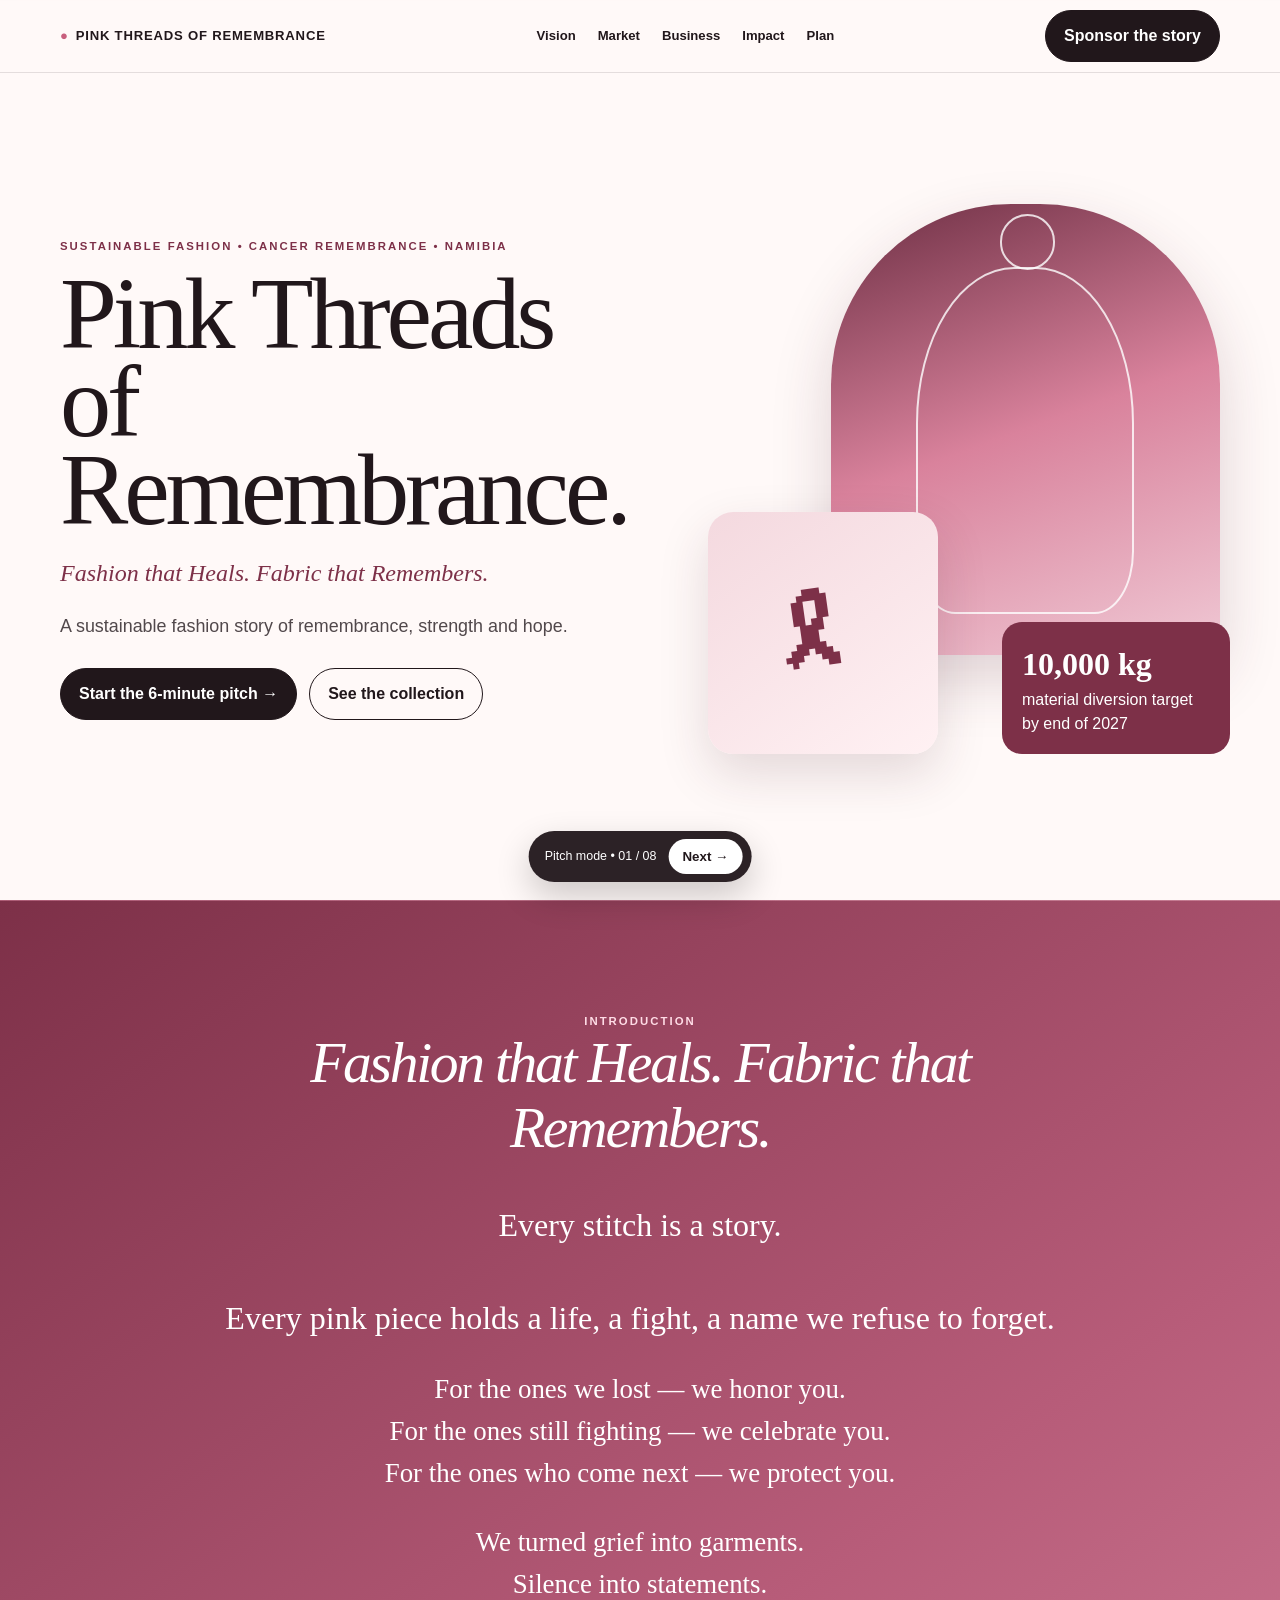
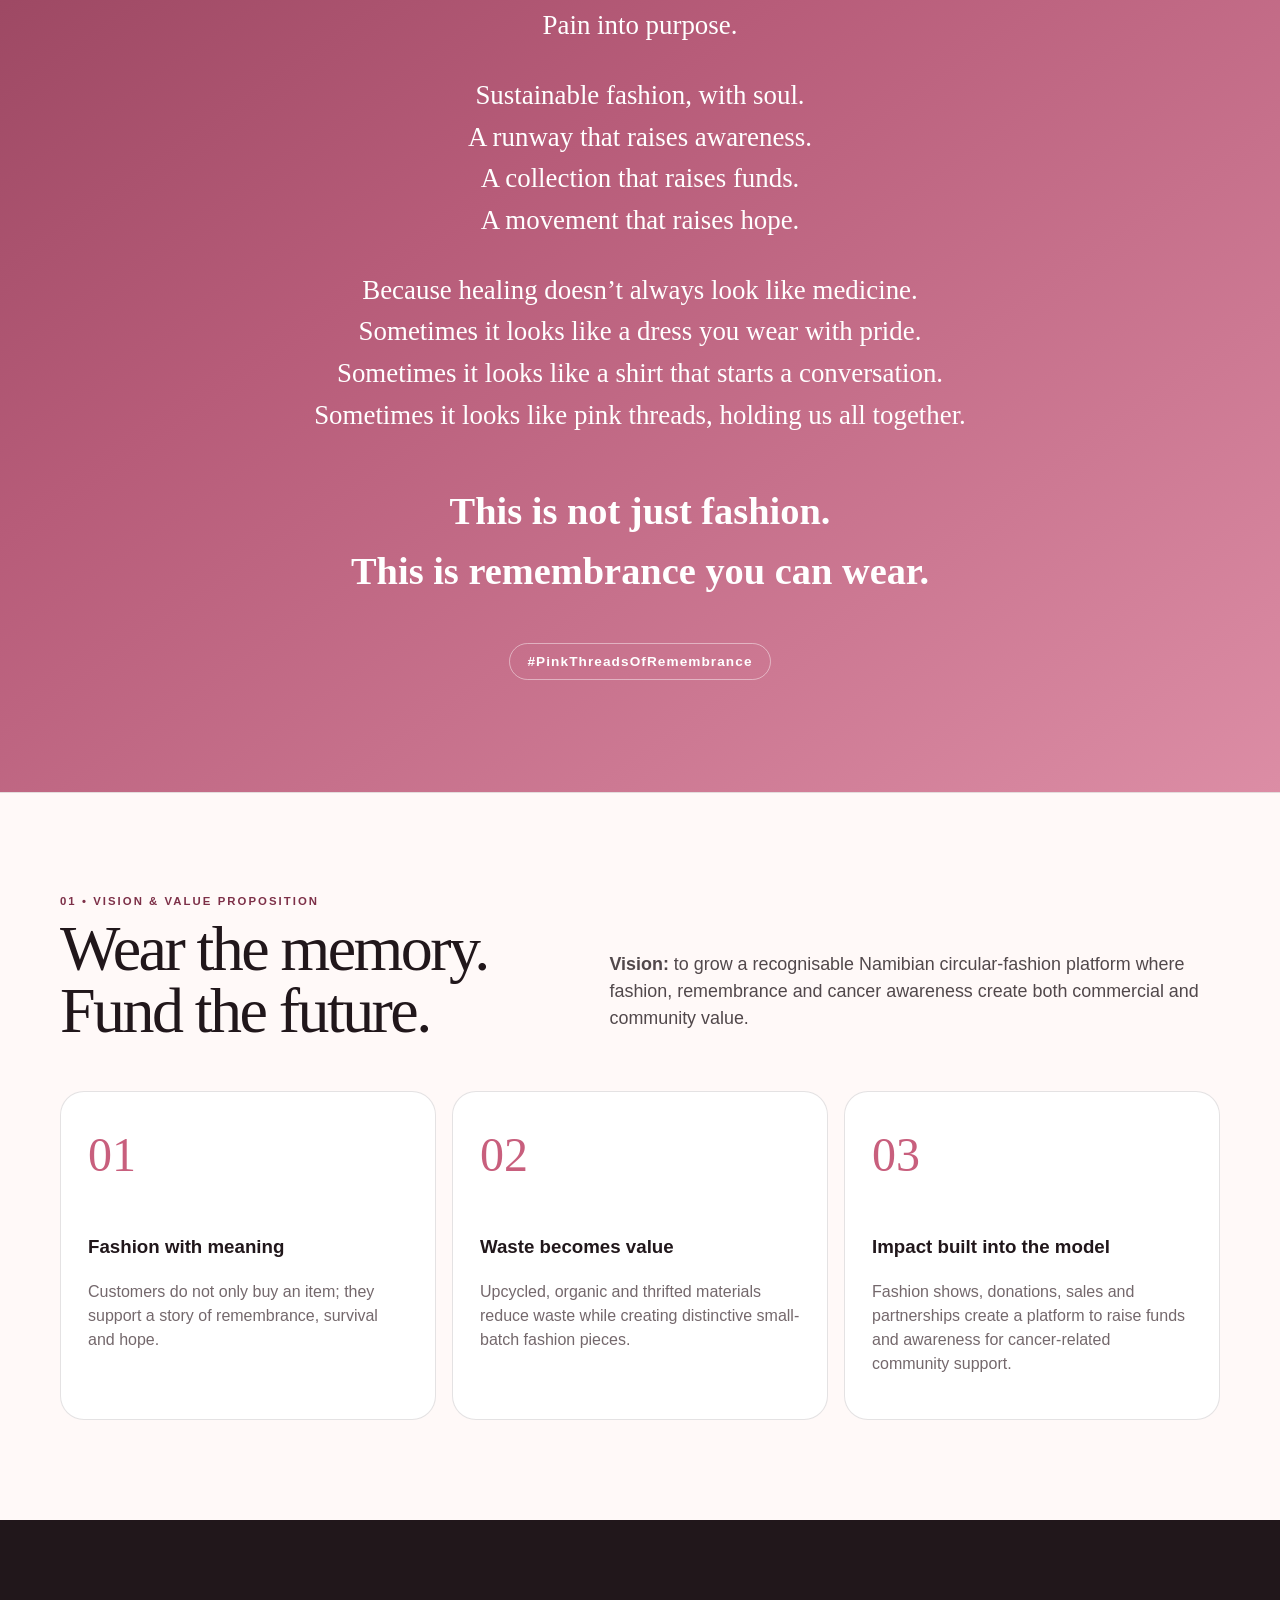
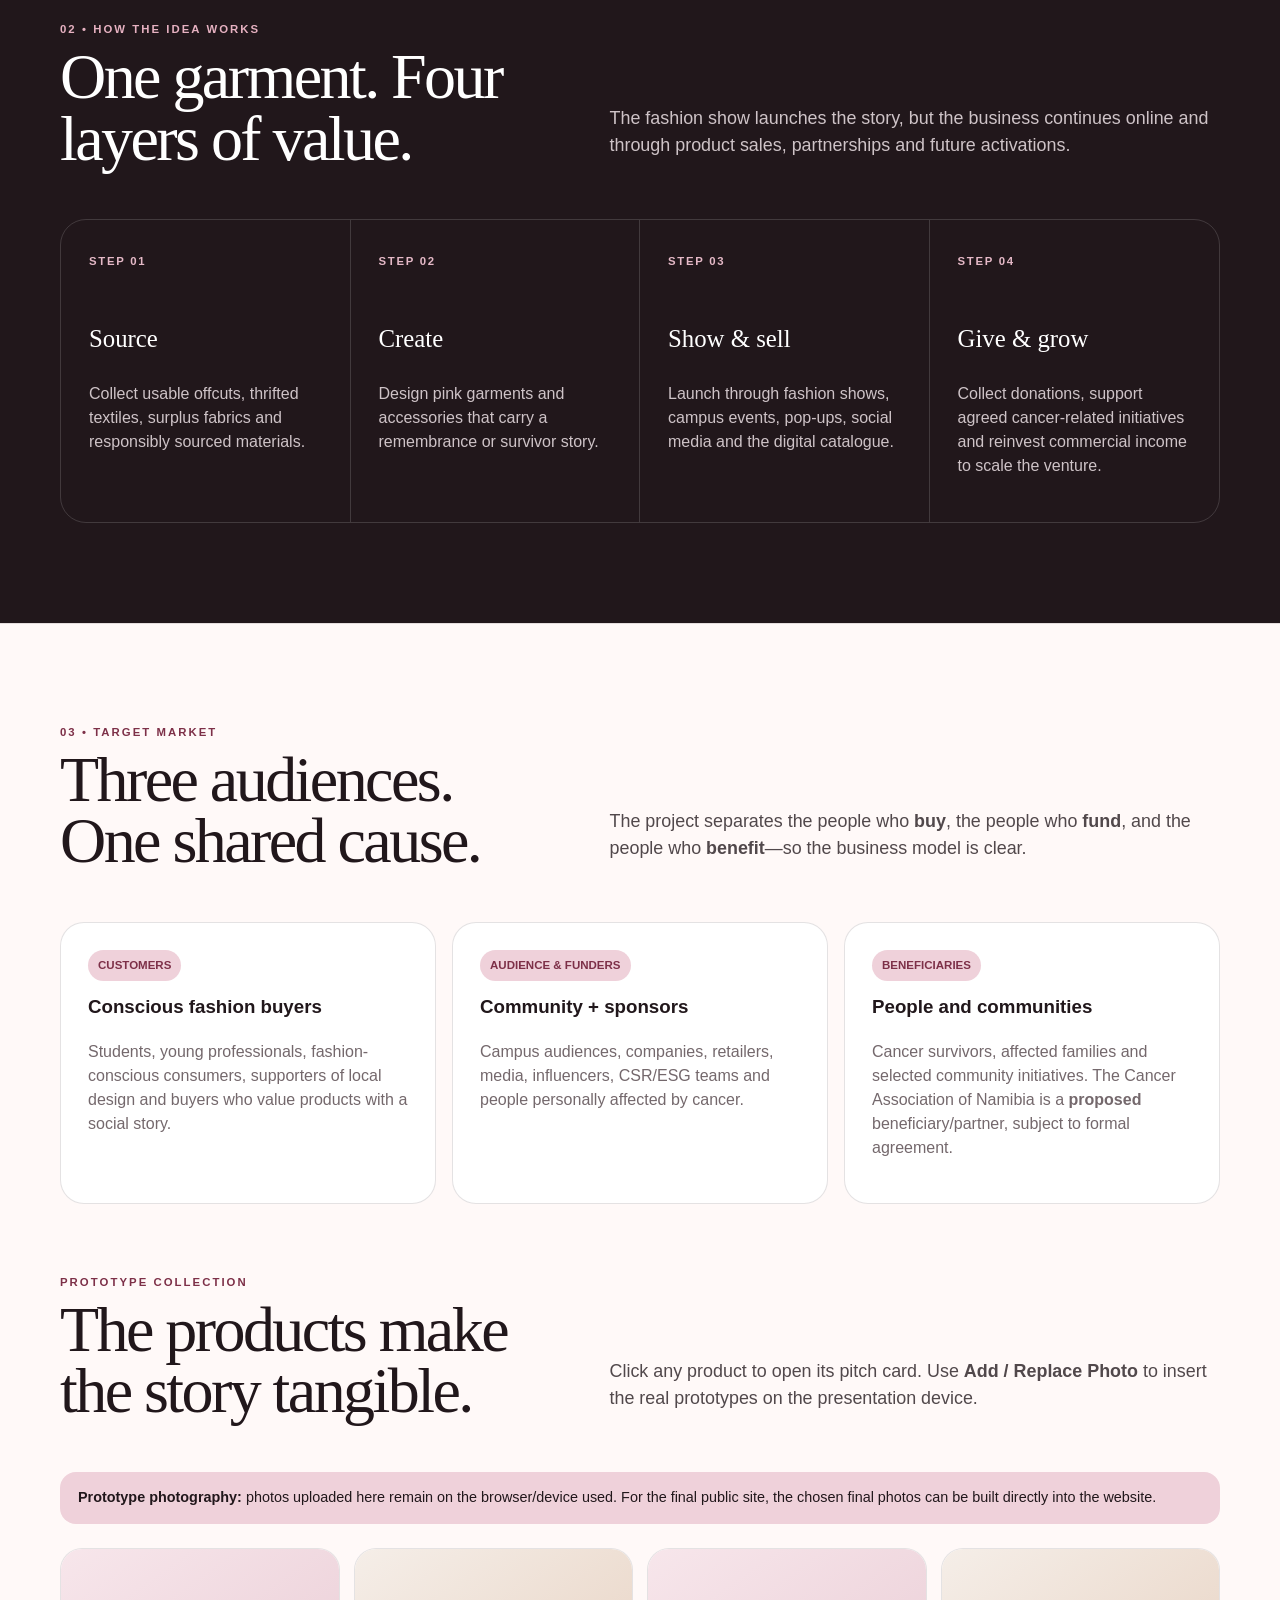
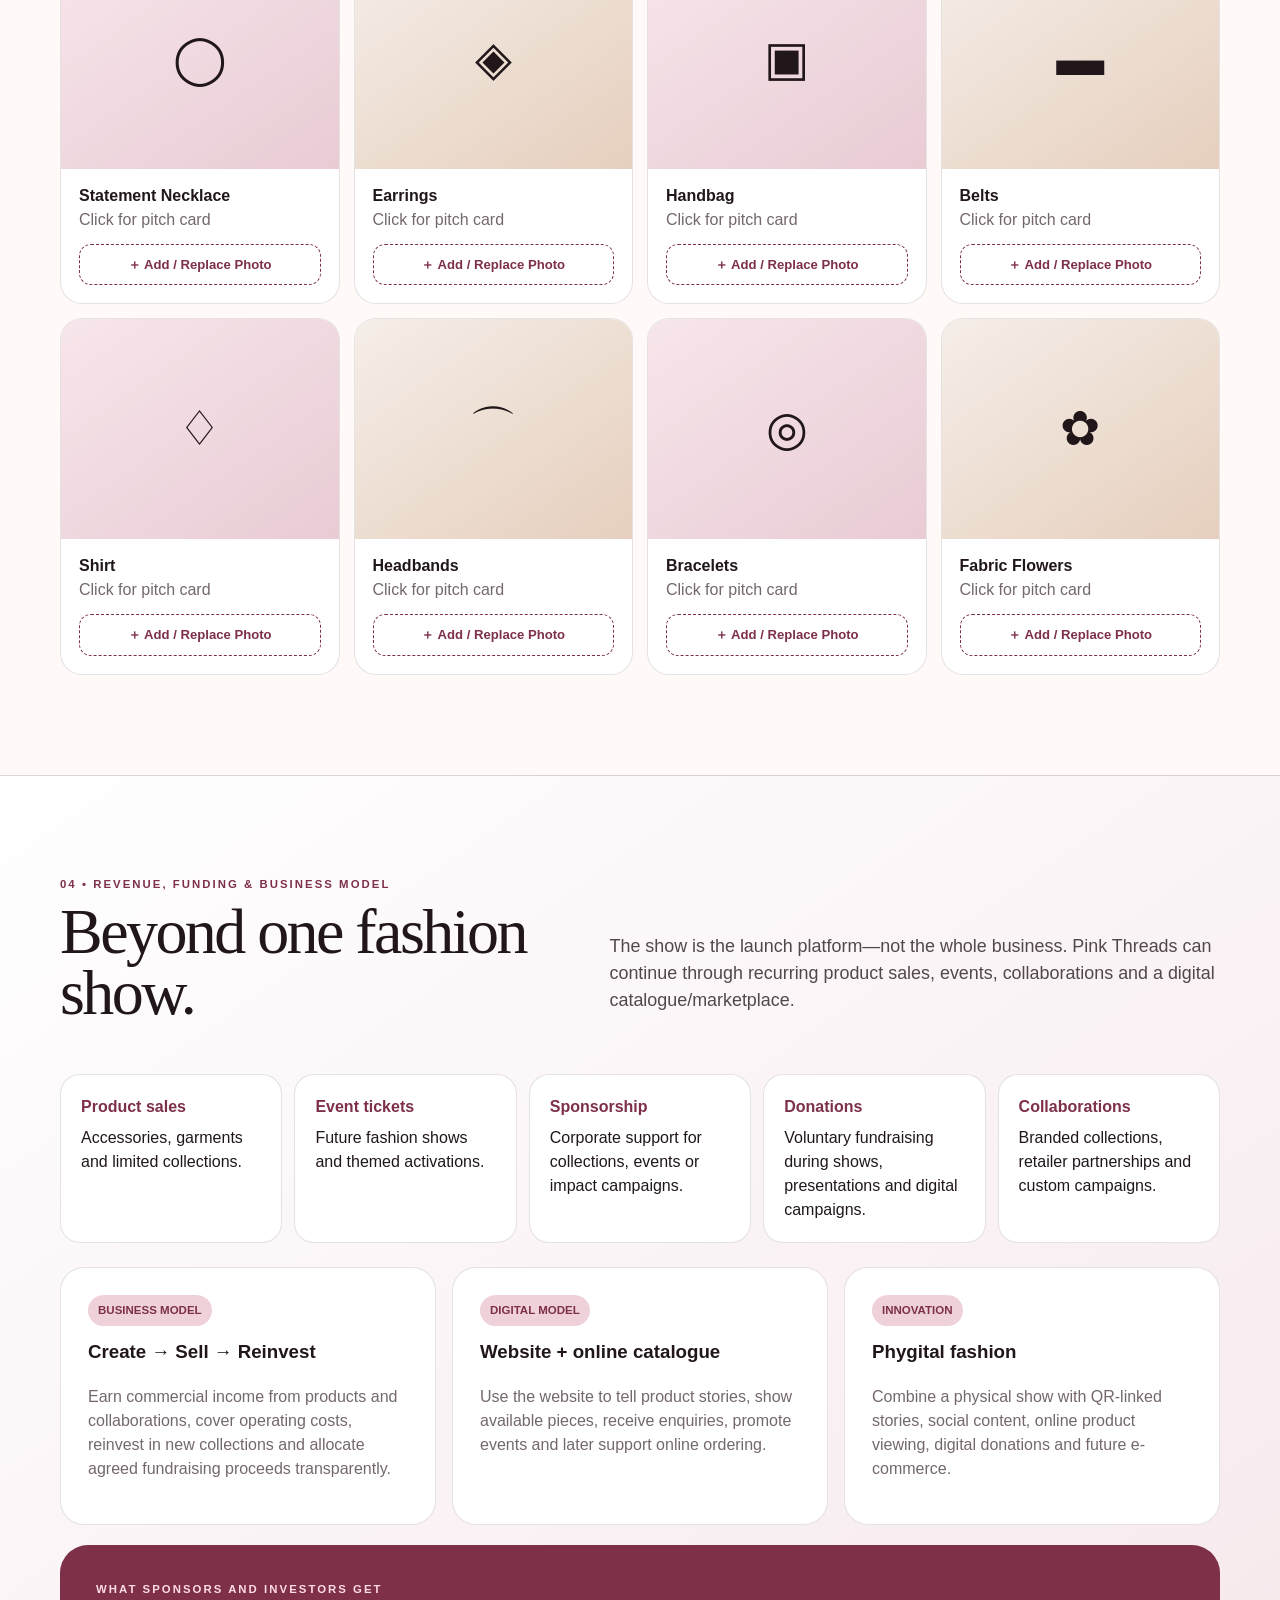
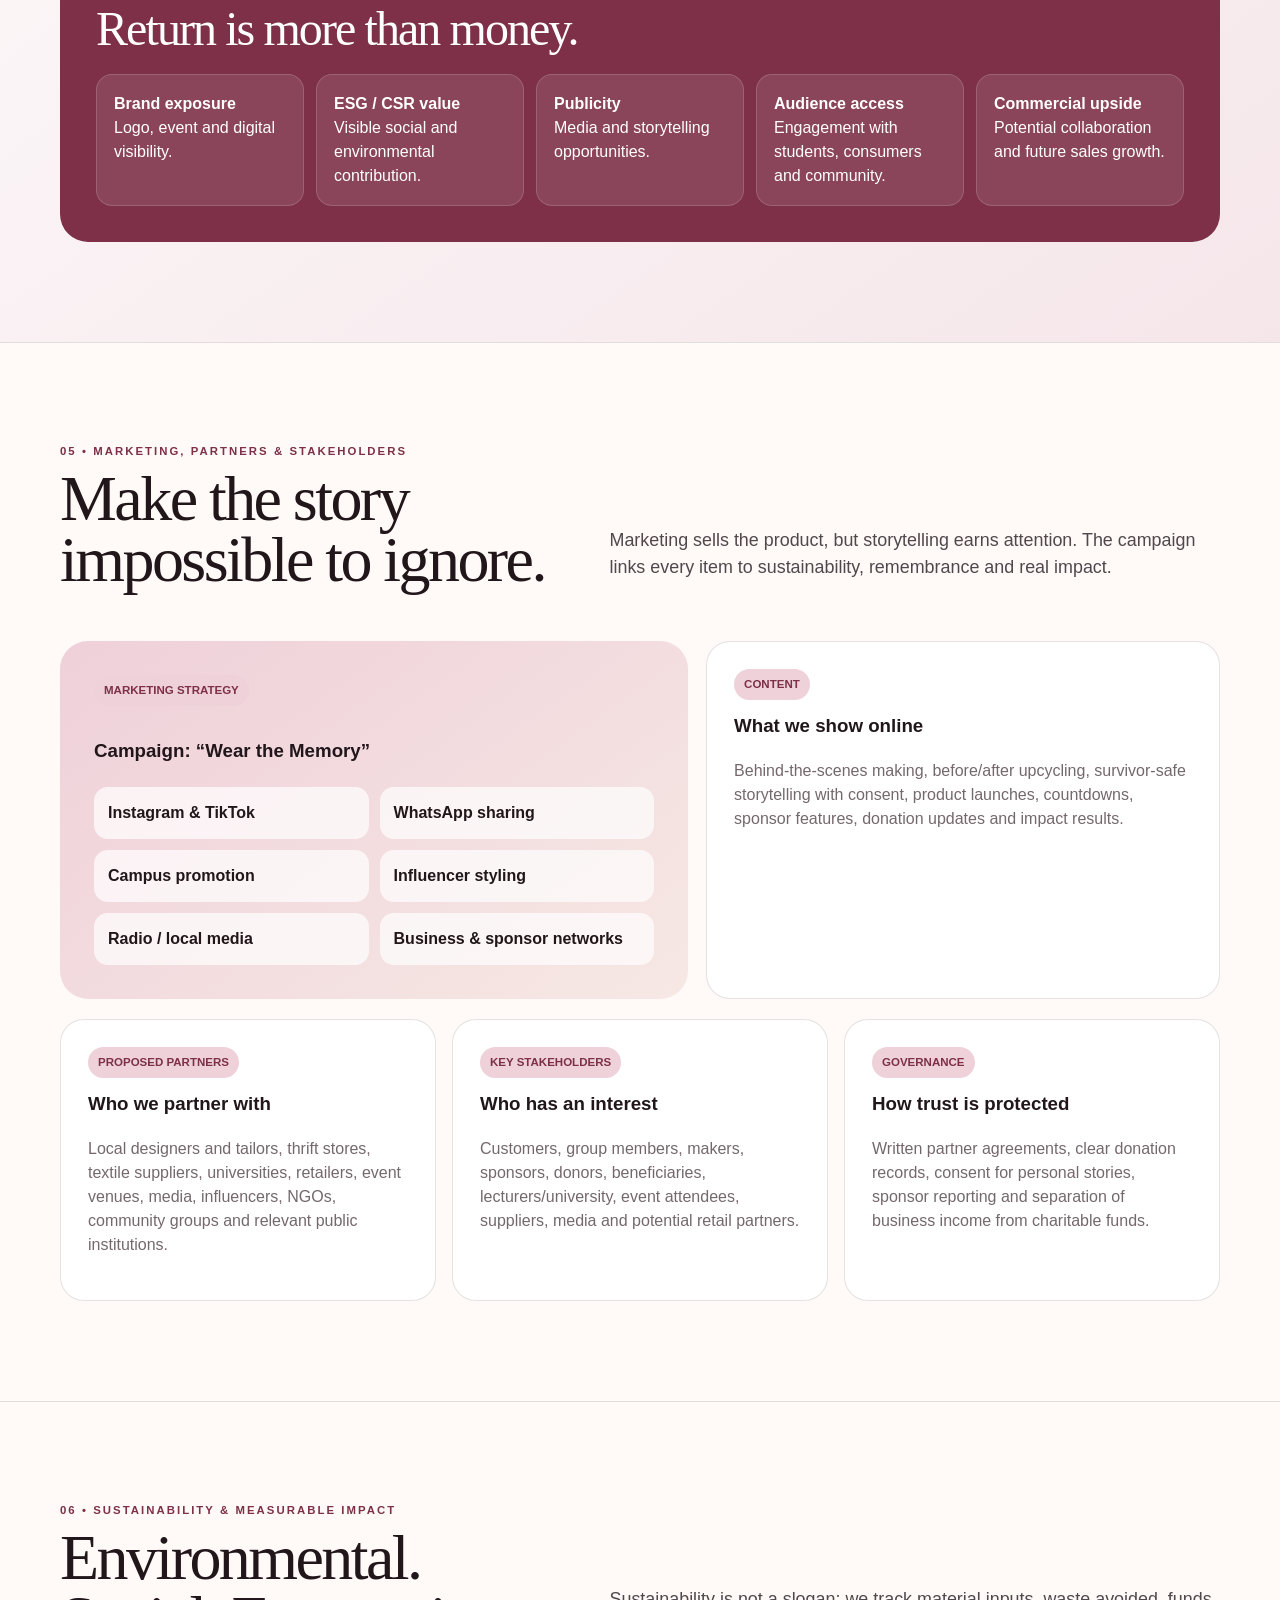
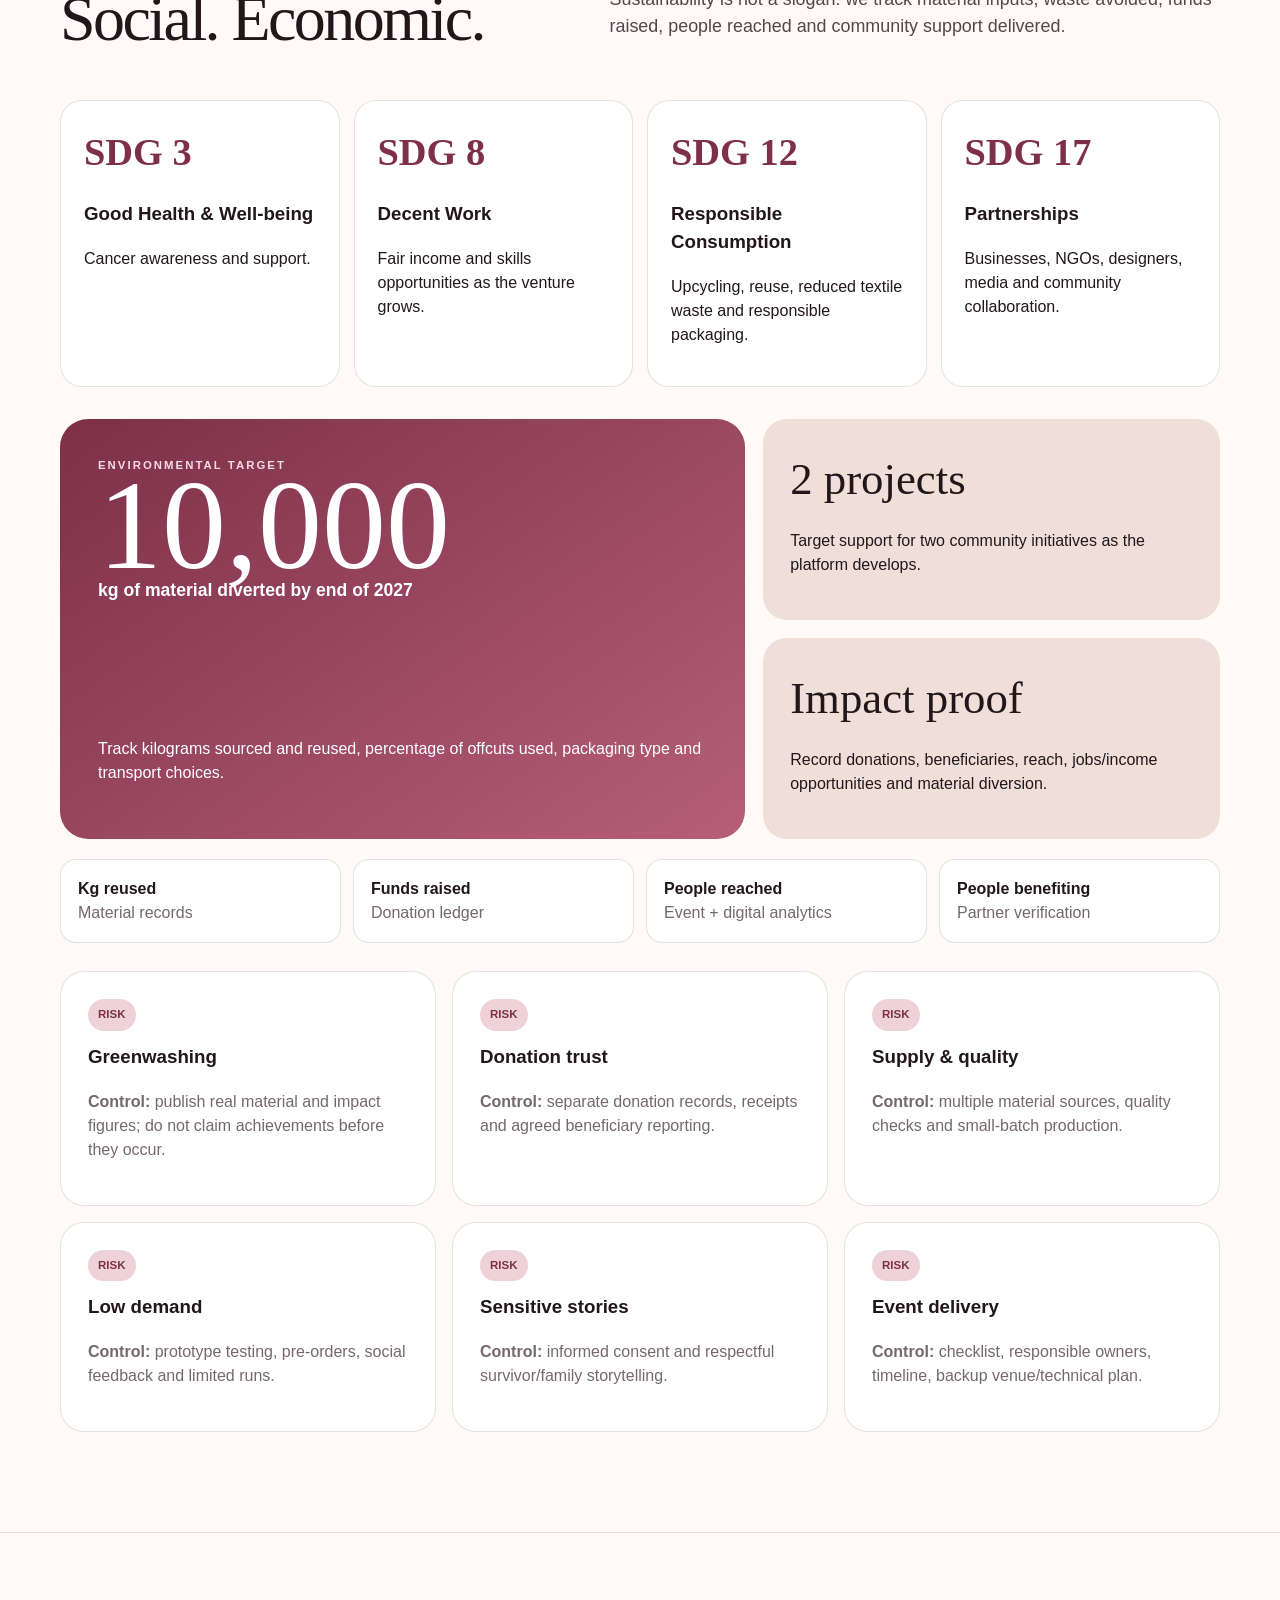
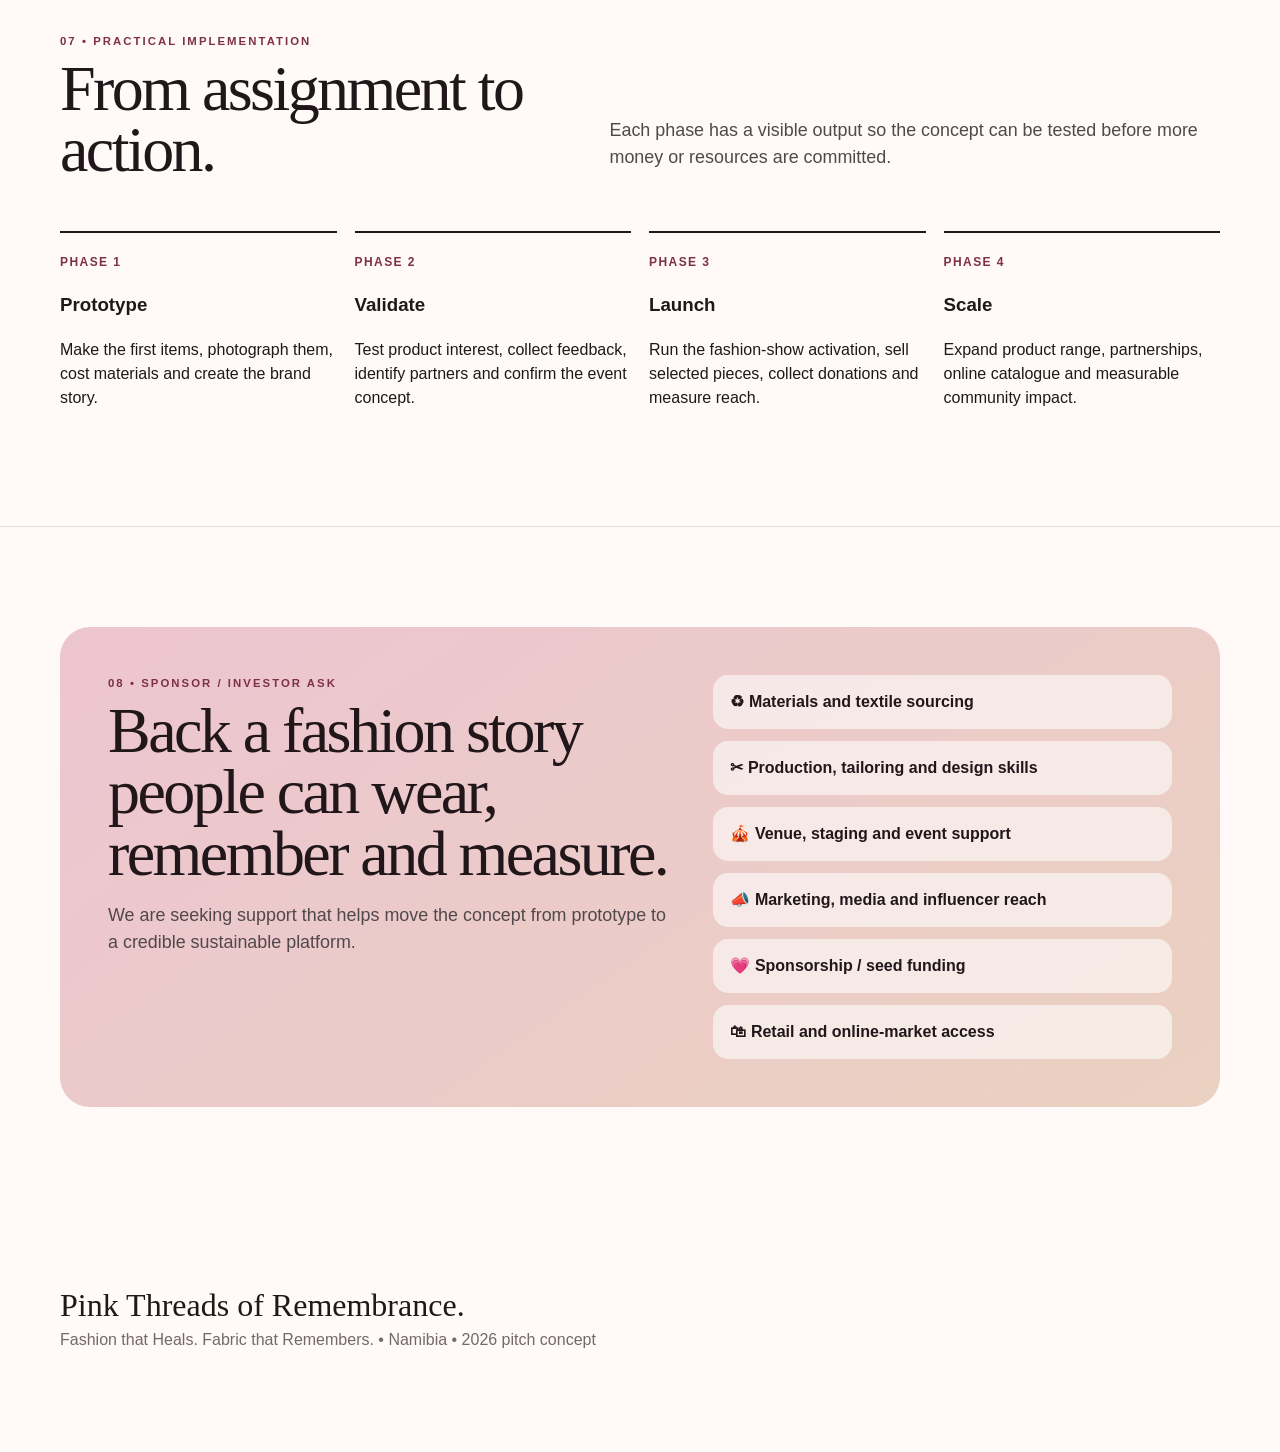
==== commit 5f44db67: "Add full Pink Threads introduction" ====
--- a/pitch/index.html
+++ b/pitch/index.html
@@ -5,17 +5,17 @@
 <meta name="description" content="Pink Threads of Remembrance — Fashion that Heals. Fabric that Remembers.">
 <title>Pink Threads of Remembrance | Pitch</title>
 <style>
-:root{--ink:#21171b;--paper:#fff9f8;--pink:#c85f7d;--rose:#efd1da;--deep:#7d3048;--sand:#ead1c0;--muted:#74686c;--line:rgba(33,23,27,.12);--white:#fff}*{box-sizing:border-box}html{scroll-behavior:smooth}body{margin:0;background:var(--paper);color:var(--ink);font:16px/1.5 Arial,Helvetica,sans-serif}a{text-decoration:none;color:inherit}.wrap{width:min(1160px,92vw);margin:auto}.nav{position:fixed;z-index:30;top:0;left:0;right:0;background:rgba(255,249,248,.94);backdrop-filter:blur(14px);border-bottom:1px solid var(--line)}.navin{height:72px;display:flex;align-items:center;justify-content:space-between;gap:18px}.brand{font-size:.82rem;font-weight:900;letter-spacing:.06em}.dot{color:var(--pink);margin-right:7px}.links{display:flex;gap:22px;font-size:.82rem;font-weight:800}.btn,.pill{display:inline-flex;align-items:center;justify-content:center;border:1px solid var(--ink);border-radius:999px;padding:13px 18px;font-weight:900;background:transparent;cursor:pointer}.btn.dark,.pill{background:var(--ink);color:white}.hero{min-height:100vh;padding:132px 0 75px;display:grid;align-items:center}.heroGrid{display:grid;grid-template-columns:1.07fr .93fr;gap:58px;align-items:center}.eyebrow{text-transform:uppercase;letter-spacing:.18em;color:var(--deep);font-size:.71rem;font-weight:900}h1,h2{font-family:Georgia,'Times New Roman',serif;font-weight:500;letter-spacing:-.04em}h1{font-size:clamp(3.7rem,8vw,7rem);line-height:.86;margin:15px 0 21px}h2{font-size:clamp(2.5rem,5vw,4.5rem);line-height:.96;margin:8px 0}.theme{font-family:Georgia,serif;font-style:italic;font-size:1.5rem;color:var(--deep);margin:0 0 22px}.lead{font-size:1.12rem;color:#51484b;max-width:660px}.actions{display:flex;gap:12px;flex-wrap:wrap;margin-top:28px}.visual{min-height:550px;position:relative}.oval{position:absolute;right:0;top:0;width:76%;height:82%;border-radius:180px 180px 28px 28px;background:linear-gradient(160deg,#6d2e43,#d9829c 50%,#f0c9d5);box-shadow:0 24px 60px rgba(76,36,50,.18)}.dress{position:absolute;inset:14% 22% 9%;border:2px solid rgba(255,255,255,.8);border-radius:45% 45% 18% 18%}.dress:before{content:'';position:absolute;width:24%;aspect-ratio:1;border:2px solid rgba(255,255,255,.8);border-radius:50%;left:38%;top:-16%}.mini{position:absolute;left:0;bottom:0;width:45%;height:44%;border-radius:25px;background:linear-gradient(145deg,#f4d9df,#fff1f3);box-shadow:0 20px 50px rgba(76,36,50,.15)}.ribbon{position:absolute;left:25%;top:21%;font-size:6rem;color:var(--deep);font-family:Georgia,serif;transform:rotate(-8deg)}.target{position:absolute;right:-10px;bottom:0;background:var(--deep);color:#fff;padding:18px 20px;border-radius:20px;max-width:228px}.target strong{font-family:Georgia,serif;font-size:2rem;display:block}section{padding:100px 0;border-top:1px solid var(--line)}.head{display:grid;grid-template-columns:.9fr 1.1fr;gap:50px;align-items:end;margin-bottom:42px}.cards{display:grid;grid-template-columns:repeat(3,1fr);gap:16px}.card,.tile{background:#fff;border:1px solid var(--line);border-radius:24px;padding:27px}.card{min-height:240px}.num{font-family:Georgia,serif;font-size:3rem;color:var(--pink)}.card h3{margin-top:42px}.card p,.small,.tile p{color:var(--muted)}.darkSec{background:var(--ink);color:#fff}.darkSec .lead,.darkSec p{color:#cec3c7}.process{display:grid;grid-template-columns:repeat(4,1fr);border:1px solid rgba(255,255,255,.15);border-radius:26px;overflow:hidden}.step{padding:28px;min-height:230px;border-right:1px solid rgba(255,255,255,.15)}.step:last-child{border:0}.step span{font-size:.71rem;color:#e5b9c7;font-weight:900;letter-spacing:.15em}.step h3{font-family:Georgia,serif;font-size:1.55rem;font-weight:500;margin-top:48px}.marketGrid,.businessGrid,.partnerGrid,.riskGrid{display:grid;grid-template-columns:repeat(3,1fr);gap:16px}.tile h3{margin-top:0}.tag{display:inline-block;background:var(--rose);color:var(--deep);font-size:.72rem;font-weight:900;border-radius:999px;padding:7px 10px;margin-bottom:12px}.note{background:var(--rose);padding:15px 18px;border-radius:16px;margin-bottom:24px;font-size:.9rem}.collection{display:grid;grid-template-columns:repeat(4,1fr);gap:14px}.prod{background:#fff;border:1px solid var(--line);border-radius:22px;overflow:hidden;transition:.2s}.prod:hover{transform:translateY(-4px);box-shadow:0 14px 34px rgba(76,36,50,.1)}.art{height:220px;background:linear-gradient(145deg,#f7e6eb,#e9cbd4);display:grid;place-items:center;font-size:3rem;position:relative;overflow:hidden;cursor:pointer}.prod:nth-child(even) .art{background:linear-gradient(145deg,#f5eee8,#e6cfbe)}.art img{width:100%;height:100%;object-fit:cover;display:none}.art.hasPhoto img{display:block}.art.hasPhoto .ph{display:none}.prodInfo{padding:15px 18px 12px;cursor:pointer}.prodInfo strong{display:block}.uploadRow{padding:0 18px 18px}.uploadBtn{display:flex;align-items:center;justify-content:center;width:100%;padding:10px 12px;border-radius:12px;background:#fff;border:1px dashed var(--deep);color:var(--deep);font-size:.82rem;font-weight:900;cursor:pointer}.fileInput{display:none}.money{background:linear-gradient(145deg,#fff,#f5e6ea)}.revenue{display:grid;grid-template-columns:repeat(5,1fr);gap:12px}.rev{background:#fff;border:1px solid var(--line);border-radius:20px;padding:20px}.rev b{display:block;color:var(--deep);margin-bottom:7px}.returnBox{background:var(--deep);color:#fff;border-radius:28px;padding:36px;margin-top:20px}.returnGrid{display:grid;grid-template-columns:repeat(5,1fr);gap:12px;margin-top:22px}.returnItem{background:rgba(255,255,255,.1);border:1px solid rgba(255,255,255,.16);padding:17px;border-radius:16px}.marketing{display:grid;grid-template-columns:1.1fr .9fr;gap:18px}.marketingMain{background:linear-gradient(145deg,#efd0d9,#f6e8e4);border-radius:28px;padding:34px}.channelGrid{display:grid;grid-template-columns:repeat(2,1fr);gap:11px;margin-top:22px}.channel{background:rgba(255,255,255,.7);border-radius:14px;padding:14px;font-weight:800}.sdgs{display:grid;grid-template-columns:repeat(4,1fr);gap:14px;margin-top:24px}.sdg{border-radius:22px;padding:23px;background:#fff;border:1px solid var(--line)}.sdg strong{font-family:Georgia,serif;font-size:2.4rem;color:var(--deep)}.impact{display:grid;grid-template-columns:1.2fr .8fr;gap:18px;margin-top:32px}.bigImpact{background:linear-gradient(145deg,var(--deep),#b65e79);color:#fff;border-radius:28px;padding:38px;min-height:390px;display:flex;flex-direction:column;justify-content:space-between}.bigImpact .big{font-family:Georgia,serif;font-size:clamp(5rem,10vw,8.2rem);line-height:.8}.stack{display:grid;gap:18px}.ibox{background:#f0dfd8;border-radius:24px;padding:27px}.ibox strong{font-family:Georgia,serif;font-size:2.8rem;font-weight:500}.measure{display:grid;grid-template-columns:repeat(4,1fr);gap:12px;margin-top:20px}.measure div{background:#fff;border:1px solid var(--line);padding:17px;border-radius:16px}.road{display:grid;grid-template-columns:repeat(4,1fr);gap:18px}.mile{border-top:2px solid var(--ink);padding-top:16px}.mile b{color:var(--deep);font-size:.75rem;letter-spacing:.12em}.ask{background:linear-gradient(145deg,#edc5d1,var(--sand));border-radius:30px;padding:48px;display:grid;grid-template-columns:1.1fr .9fr;gap:45px}.askList{display:grid;gap:12px}.askItem{background:rgba(255,255,255,.58);padding:15px 17px;border-radius:15px;font-weight:800}.pitchbar{position:fixed;z-index:35;bottom:18px;left:50%;transform:translateX(-50%);background:rgba(33,23,27,.95);color:#fff;padding:8px 9px 8px 16px;border-radius:999px;display:flex;gap:12px;align-items:center;box-shadow:0 14px 35px rgba(0,0,0,.2);font-size:.78rem}.pitchbar button{border:0;border-radius:999px;background:#fff;color:var(--ink);padding:10px 14px;font-weight:900;cursor:pointer}.modal{position:fixed;inset:0;background:rgba(20,10,14,.65);display:none;align-items:center;justify-content:center;z-index:60;padding:20px}.modal.open{display:flex}.modalBox{background:var(--paper);max-width:680px;width:100%;border-radius:26px;padding:30px;max-height:88vh;overflow:auto}.modalTop{display:flex;justify-content:space-between;gap:20px}.close{border:0;background:var(--ink);color:#fff;border-radius:50%;width:38px;height:38px;cursor:pointer;font-size:1.25rem}.modalPhoto{width:100%;height:290px;border-radius:18px;background:var(--rose);overflow:hidden;margin:20px 0;display:grid;place-items:center}.modalPhoto img{width:100%;height:100%;object-fit:cover;display:none}.modalPhoto.hasPhoto img{display:block}.modalPhoto.hasPhoto span{display:none}footer{padding:48px 0 100px}@media(max-width:950px){.links{display:none}.heroGrid,.head,.impact,.ask,.marketing{grid-template-columns:1fr}.cards,.marketGrid,.businessGrid,.partnerGrid,.riskGrid{grid-template-columns:1fr}.process{grid-template-columns:1fr 1fr}.collection{grid-template-columns:1fr 1fr}.revenue,.returnGrid{grid-template-columns:1fr 1fr}.road,.sdgs,.measure{grid-template-columns:1fr 1fr}.visual{min-height:490px}}@media(max-width:560px){.process,.collection,.revenue,.returnGrid,.road,.sdgs,.measure,.channelGrid{grid-template-columns:1fr}.visual{min-height:420px}.ask{padding:28px}.pitchbar{width:calc(100vw - 24px);justify-content:space-between}.brand{font-size:.68rem}.modalPhoto{height:230px}}
+:root{--ink:#21171b;--paper:#fff9f8;--pink:#c85f7d;--rose:#efd1da;--deep:#7d3048;--sand:#ead1c0;--muted:#74686c;--line:rgba(33,23,27,.12);--white:#fff}*{box-sizing:border-box}html{scroll-behavior:smooth}body{margin:0;background:var(--paper);color:var(--ink);font:16px/1.5 Arial,Helvetica,sans-serif}a{text-decoration:none;color:inherit}.wrap{width:min(1160px,92vw);margin:auto}.nav{position:fixed;z-index:30;top:0;left:0;right:0;background:rgba(255,249,248,.94);backdrop-filter:blur(14px);border-bottom:1px solid var(--line)}.navin{height:72px;display:flex;align-items:center;justify-content:space-between;gap:18px}.brand{font-size:.82rem;font-weight:900;letter-spacing:.06em}.dot{color:var(--pink);margin-right:7px}.links{display:flex;gap:22px;font-size:.82rem;font-weight:800}.btn,.pill{display:inline-flex;align-items:center;justify-content:center;border:1px solid var(--ink);border-radius:999px;padding:13px 18px;font-weight:900;background:transparent;cursor:pointer}.btn.dark,.pill{background:var(--ink);color:white}.hero{min-height:100vh;padding:132px 0 75px;display:grid;align-items:center}.heroGrid{display:grid;grid-template-columns:1.07fr .93fr;gap:58px;align-items:center}.eyebrow{text-transform:uppercase;letter-spacing:.18em;color:var(--deep);font-size:.71rem;font-weight:900}h1,h2{font-family:Georgia,'Times New Roman',serif;font-weight:500;letter-spacing:-.04em}h1{font-size:clamp(3.7rem,8vw,7rem);line-height:.86;margin:15px 0 21px}h2{font-size:clamp(2.5rem,5vw,4.5rem);line-height:.96;margin:8px 0}.theme{font-family:Georgia,serif;font-style:italic;font-size:1.5rem;color:var(--deep);margin:0 0 22px}.lead{font-size:1.12rem;color:#51484b;max-width:660px}.actions{display:flex;gap:12px;flex-wrap:wrap;margin-top:28px}.visual{min-height:550px;position:relative}.oval{position:absolute;right:0;top:0;width:76%;height:82%;border-radius:180px 180px 28px 28px;background:linear-gradient(160deg,#6d2e43,#d9829c 50%,#f0c9d5);box-shadow:0 24px 60px rgba(76,36,50,.18)}.dress{position:absolute;inset:14% 22% 9%;border:2px solid rgba(255,255,255,.8);border-radius:45% 45% 18% 18%}.dress:before{content:'';position:absolute;width:24%;aspect-ratio:1;border:2px solid rgba(255,255,255,.8);border-radius:50%;left:38%;top:-16%}.mini{position:absolute;left:0;bottom:0;width:45%;height:44%;border-radius:25px;background:linear-gradient(145deg,#f4d9df,#fff1f3);box-shadow:0 20px 50px rgba(76,36,50,.15)}.ribbon{position:absolute;left:25%;top:21%;font-size:6rem;color:var(--deep);font-family:Georgia,serif;transform:rotate(-8deg)}.target{position:absolute;right:-10px;bottom:0;background:var(--deep);color:#fff;padding:18px 20px;border-radius:20px;max-width:228px}.target strong{font-family:Georgia,serif;font-size:2rem;display:block}section{padding:100px 0;border-top:1px solid var(--line)}.introSec{background:linear-gradient(145deg,#7d3048,#b75c79 52%,#dc8da5);color:#fff;padding:112px 0}.introWrap{max-width:900px;margin:auto;text-align:center}.introTitle{font:italic 500 clamp(2.1rem,4.5vw,4rem) Georgia,serif;margin:0 0 42px;color:#fff}.introCopy{font-family:Georgia,'Times New Roman',serif;font-size:clamp(1.25rem,2.1vw,1.7rem);line-height:1.55}.introCopy p{margin:0 0 28px}.introCopy .strong{font-size:clamp(1.45rem,2.5vw,2rem);line-height:1.45}.introCopy .final{font-size:clamp(1.8rem,3vw,2.6rem);font-weight:600;margin-top:46px}.introHash{display:inline-block;margin-top:14px;padding:10px 17px;border:1px solid rgba(255,255,255,.45);border-radius:999px;font:900 .85rem Arial,Helvetica,sans-serif;letter-spacing:.08em}.head{display:grid;grid-template-columns:.9fr 1.1fr;gap:50px;align-items:end;margin-bottom:42px}.cards{display:grid;grid-template-columns:repeat(3,1fr);gap:16px}.card,.tile{background:#fff;border:1px solid var(--line);border-radius:24px;padding:27px}.card{min-height:240px}.num{font-family:Georgia,serif;font-size:3rem;color:var(--pink)}.card h3{margin-top:42px}.card p,.small,.tile p{color:var(--muted)}.darkSec{background:var(--ink);color:#fff}.darkSec .lead,.darkSec p{color:#cec3c7}.process{display:grid;grid-template-columns:repeat(4,1fr);border:1px solid rgba(255,255,255,.15);border-radius:26px;overflow:hidden}.step{padding:28px;min-height:230px;border-right:1px solid rgba(255,255,255,.15)}.step:last-child{border:0}.step span{font-size:.71rem;color:#e5b9c7;font-weight:900;letter-spacing:.15em}.step h3{font-family:Georgia,serif;font-size:1.55rem;font-weight:500;margin-top:48px}.marketGrid,.businessGrid,.partnerGrid,.riskGrid{display:grid;grid-template-columns:repeat(3,1fr);gap:16px}.tile h3{margin-top:0}.tag{display:inline-block;background:var(--rose);color:var(--deep);font-size:.72rem;font-weight:900;border-radius:999px;padding:7px 10px;margin-bottom:12px}.note{background:var(--rose);padding:15px 18px;border-radius:16px;margin-bottom:24px;font-size:.9rem}.collection{display:grid;grid-template-columns:repeat(4,1fr);gap:14px}.prod{background:#fff;border:1px solid var(--line);border-radius:22px;overflow:hidden;transition:.2s}.prod:hover{transform:translateY(-4px);box-shadow:0 14px 34px rgba(76,36,50,.1)}.art{height:220px;background:linear-gradient(145deg,#f7e6eb,#e9cbd4);display:grid;place-items:center;font-size:3rem;position:relative;overflow:hidden;cursor:pointer}.prod:nth-child(even) .art{background:linear-gradient(145deg,#f5eee8,#e6cfbe)}.art img{width:100%;height:100%;object-fit:cover;display:none}.art.hasPhoto img{display:block}.art.hasPhoto .ph{display:none}.prodInfo{padding:15px 18px 12px;cursor:pointer}.prodInfo strong{display:block}.uploadRow{padding:0 18px 18px}.uploadBtn{display:flex;align-items:center;justify-content:center;width:100%;padding:10px 12px;border-radius:12px;background:#fff;border:1px dashed var(--deep);color:var(--deep);font-size:.82rem;font-weight:900;cursor:pointer}.fileInput{display:none}.money{background:linear-gradient(145deg,#fff,#f5e6ea)}.revenue{display:grid;grid-template-columns:repeat(5,1fr);gap:12px}.rev{background:#fff;border:1px solid var(--line);border-radius:20px;padding:20px}.rev b{display:block;color:var(--deep);margin-bottom:7px}.returnBox{background:var(--deep);color:#fff;border-radius:28px;padding:36px;margin-top:20px}.returnGrid{display:grid;grid-template-columns:repeat(5,1fr);gap:12px;margin-top:22px}.returnItem{background:rgba(255,255,255,.1);border:1px solid rgba(255,255,255,.16);padding:17px;border-radius:16px}.marketing{display:grid;grid-template-columns:1.1fr .9fr;gap:18px}.marketingMain{background:linear-gradient(145deg,#efd0d9,#f6e8e4);border-radius:28px;padding:34px}.channelGrid{display:grid;grid-template-columns:repeat(2,1fr);gap:11px;margin-top:22px}.channel{background:rgba(255,255,255,.7);border-radius:14px;padding:14px;font-weight:800}.sdgs{display:grid;grid-template-columns:repeat(4,1fr);gap:14px;margin-top:24px}.sdg{border-radius:22px;padding:23px;background:#fff;border:1px solid var(--line)}.sdg strong{font-family:Georgia,serif;font-size:2.4rem;color:var(--deep)}.impact{display:grid;grid-template-columns:1.2fr .8fr;gap:18px;margin-top:32px}.bigImpact{background:linear-gradient(145deg,var(--deep),#b65e79);color:#fff;border-radius:28px;padding:38px;min-height:390px;display:flex;flex-direction:column;justify-content:space-between}.bigImpact .big{font-family:Georgia,serif;font-size:clamp(5rem,10vw,8.2rem);line-height:.8}.stack{display:grid;gap:18px}.ibox{background:#f0dfd8;border-radius:24px;padding:27px}.ibox strong{font-family:Georgia,serif;font-size:2.8rem;font-weight:500}.measure{display:grid;grid-template-columns:repeat(4,1fr);gap:12px;margin-top:20px}.measure div{background:#fff;border:1px solid var(--line);padding:17px;border-radius:16px}.road{display:grid;grid-template-columns:repeat(4,1fr);gap:18px}.mile{border-top:2px solid var(--ink);padding-top:16px}.mile b{color:var(--deep);font-size:.75rem;letter-spacing:.12em}.ask{background:linear-gradient(145deg,#edc5d1,var(--sand));border-radius:30px;padding:48px;display:grid;grid-template-columns:1.1fr .9fr;gap:45px}.askList{display:grid;gap:12px}.askItem{background:rgba(255,255,255,.58);padding:15px 17px;border-radius:15px;font-weight:800}.pitchbar{position:fixed;z-index:35;bottom:18px;left:50%;transform:translateX(-50%);background:rgba(33,23,27,.95);color:#fff;padding:8px 9px 8px 16px;border-radius:999px;display:flex;gap:12px;align-items:center;box-shadow:0 14px 35px rgba(0,0,0,.2);font-size:.78rem}.pitchbar button{border:0;border-radius:999px;background:#fff;color:var(--ink);padding:10px 14px;font-weight:900;cursor:pointer}.modal{position:fixed;inset:0;background:rgba(20,10,14,.65);display:none;align-items:center;justify-content:center;z-index:60;padding:20px}.modal.open{display:flex}.modalBox{background:var(--paper);max-width:680px;width:100%;border-radius:26px;padding:30px;max-height:88vh;overflow:auto}.modalTop{display:flex;justify-content:space-between;gap:20px}.close{border:0;background:var(--ink);color:#fff;border-radius:50%;width:38px;height:38px;cursor:pointer;font-size:1.25rem}.modalPhoto{width:100%;height:290px;border-radius:18px;background:var(--rose);overflow:hidden;margin:20px 0;display:grid;place-items:center}.modalPhoto img{width:100%;height:100%;object-fit:cover;display:none}.modalPhoto.hasPhoto img{display:block}.modalPhoto.hasPhoto span{display:none}footer{padding:48px 0 100px}@media(max-width:950px){.links{display:none}.heroGrid,.head,.impact,.ask,.marketing{grid-template-columns:1fr}.cards,.marketGrid,.businessGrid,.partnerGrid,.riskGrid{grid-template-columns:1fr}.process{grid-template-columns:1fr 1fr}.collection{grid-template-columns:1fr 1fr}.revenue,.returnGrid{grid-template-columns:1fr 1fr}.road,.sdgs,.measure{grid-template-columns:1fr 1fr}.visual{min-height:490px}}@media(max-width:560px){.process,.collection,.revenue,.returnGrid,.road,.sdgs,.measure,.channelGrid{grid-template-columns:1fr}.visual{min-height:420px}.ask{padding:28px}.pitchbar{width:calc(100vw - 24px);justify-content:space-between}.brand{font-size:.68rem}.modalPhoto{height:230px}.introCopy{font-size:1.2rem}}
 </style>
 </head>
 <body>
 <nav class="nav"><div class="wrap navin"><div class="brand"><span class="dot">●</span>PINK THREADS OF REMEMBRANCE</div><div class="links"><a href="#vision">Vision</a><a href="#market">Market</a><a href="#business">Business</a><a href="#impact">Impact</a><a href="#plan">Plan</a></div><a class="pill" href="#ask">Sponsor the story</a></div></nav>
 <main>
-<section class="hero"><div class="wrap heroGrid"><div><div class="eyebrow">Sustainable fashion • cancer remembrance • Namibia</div><h1>Pink Threads<br>of Remembrance.</h1><p class="theme">Fashion that Heals. Fabric that Remembers.</p><p class="lead">Every pink piece represents life, strength and memory. The concept honours those lost to cancer, celebrates survivors and turns sustainable fashion into a platform for awareness, fundraising and long-term social impact.</p><div class="actions"><a class="btn dark" href="#vision">Start the 6-minute pitch →</a><a class="btn" href="#collection">See the collection</a></div></div><div class="visual"><div class="oval"><div class="dress"></div></div><div class="mini"><div class="ribbon">🎗</div></div><div class="target"><strong>10,000 kg</strong>material diversion target by end of 2027</div></div></div></section>
+<section class="hero"><div class="wrap heroGrid"><div><div class="eyebrow">Sustainable fashion • cancer remembrance • Namibia</div><h1>Pink Threads<br>of Remembrance.</h1><p class="theme">Fashion that Heals. Fabric that Remembers.</p><p class="lead">A sustainable fashion story of remembrance, strength and hope.</p><div class="actions"><a class="btn dark" href="#intro">Start the 6-minute pitch →</a><a class="btn" href="#collection">See the collection</a></div></div><div class="visual"><div class="oval"><div class="dress"></div></div><div class="mini"><div class="ribbon">🎗</div></div><div class="target"><strong>10,000 kg</strong>material diversion target by end of 2027</div></div></div></section>
+<section class="introSec" id="intro"><div class="wrap"><div class="introWrap"><div class="eyebrow" style="color:#ffdce6">Introduction</div><h2 class="introTitle">Fashion that Heals. Fabric that Remembers.</h2><div class="introCopy"><p class="strong">Every stitch is a story.<br><br>Every pink piece holds a life, a fight, a name we refuse to forget.</p><p>For the ones we lost — we honor you.<br>For the ones still fighting — we celebrate you.<br>For the ones who come next — we protect you.</p><p>We turned grief into garments.<br>Silence into statements.<br>Pain into purpose.</p><p>Sustainable fashion, with soul.<br>A runway that raises awareness.<br>A collection that raises funds.<br>A movement that raises hope.</p><p>Because healing doesn’t always look like medicine.<br>Sometimes it looks like a dress you wear with pride.<br>Sometimes it looks like a shirt that starts a conversation.<br>Sometimes it looks like pink threads, holding us all together.</p><p class="final">This is not just fashion.<br>This is remembrance you can wear.</p><span class="introHash">#PinkThreadsOfRemembrance</span></div></div></div></section>
 <section id="vision"><div class="wrap"><div class="head"><div><div class="eyebrow">01 • Vision & value proposition</div><h2>Wear the memory. Fund the future.</h2></div><p class="lead"><b>Vision:</b> to grow a recognisable Namibian circular-fashion platform where fashion, remembrance and cancer awareness create both commercial and community value.</p></div><div class="cards"><div class="card"><div class="num">01</div><h3>Fashion with meaning</h3><p>Customers do not only buy an item; they support a story of remembrance, survival and hope.</p></div><div class="card"><div class="num">02</div><h3>Waste becomes value</h3><p>Upcycled, organic and thrifted materials reduce waste while creating distinctive small-batch fashion pieces.</p></div><div class="card"><div class="num">03</div><h3>Impact built into the model</h3><p>Fashion shows, donations, sales and partnerships create a platform to raise funds and awareness for cancer-related community support.</p></div></div></div></section>
 <section class="darkSec"><div class="wrap"><div class="head"><div><div class="eyebrow" style="color:#e6b1c1">02 • How the idea works</div><h2>One garment. Four layers of value.</h2></div><p class="lead">The fashion show launches the story, but the business continues online and through product sales, partnerships and future activations.</p></div><div class="process"><div class="step"><span>STEP 01</span><h3>Source</h3><p>Collect usable offcuts, thrifted textiles, surplus fabrics and responsibly sourced materials.</p></div><div class="step"><span>STEP 02</span><h3>Create</h3><p>Design pink garments and accessories that carry a remembrance or survivor story.</p></div><div class="step"><span>STEP 03</span><h3>Show & sell</h3><p>Launch through fashion shows, campus events, pop-ups, social media and the digital catalogue.</p></div><div class="step"><span>STEP 04</span><h3>Give & grow</h3><p>Collect donations, support agreed cancer-related initiatives and reinvest commercial income to scale the venture.</p></div></div></div></section>
-<section id="market"><div class="wrap"><div class="head"><div><div class="eyebrow">03 • Target market</div><h2>Three audiences. One shared cause.</h2></div><p class="lead">The project separates the people who <b>buy</b>, the people who <b>fund</b>, and the people who <b>benefit</b>—so the business model is clear.</p></div><div class="marketGrid"><div class="tile"><span class="tag">CUSTOMERS</span><h3>Conscious fashion buyers</h3><p>Students, young professionals, fashion-conscious consumers, supporters of local design and buyers who value products with a social story.</p></div><div class="tile"><span class="tag">AUDIENCE & FUNDERS</span><h3>Community + sponsors</h3><p>Campus audiences, companies, retailers, media, influencers, CSR/ESG teams and people personally affected by cancer.</p></div><div class="tile"><span class="tag">BENEFICIARIES</span><h3>People and communities</h3><p>Cancer survivors, affected families and selected community initiatives. The Cancer Association of Namibia is a <b>proposed</b> beneficiary/partner, subject to formal agreement.</p></div></div>
-<div id="collection" style="margin-top:70px"><div class="head"><div><div class="eyebrow">Prototype collection</div><h2>The products make the story tangible.</h2></div><p class="lead">Click any product to open its pitch card. Use <b>Add / Replace Photo</b> to insert the real prototypes on the presentation device.</p></div><div class="note"><b>Prototype photography:</b> photos uploaded here remain on the browser/device used. For the final public site, the chosen final photos can be built directly into the website.</div><div class="collection" id="grid"></div></div></div></section>
+<section id="market"><div class="wrap"><div class="head"><div><div class="eyebrow">03 • Target market</div><h2>Three audiences. One shared cause.</h2></div><p class="lead">The project separates the people who <b>buy</b>, the people who <b>fund</b>, and the people who <b>benefit</b>—so the business model is clear.</p></div><div class="marketGrid"><div class="tile"><span class="tag">CUSTOMERS</span><h3>Conscious fashion buyers</h3><p>Students, young professionals, fashion-conscious consumers, supporters of local design and buyers who value products with a social story.</p></div><div class="tile"><span class="tag">AUDIENCE & FUNDERS</span><h3>Community + sponsors</h3><p>Campus audiences, companies, retailers, media, influencers, CSR/ESG teams and people personally affected by cancer.</p></div><div class="tile"><span class="tag">BENEFICIARIES</span><h3>People and communities</h3><p>Cancer survivors, affected families and selected community initiatives. The Cancer Association of Namibia is a <b>proposed</b> beneficiary/partner, subject to formal agreement.</p></div></div><div id="collection" style="margin-top:70px"><div class="head"><div><div class="eyebrow">Prototype collection</div><h2>The products make the story tangible.</h2></div><p class="lead">Click any product to open its pitch card. Use <b>Add / Replace Photo</b> to insert the real prototypes on the presentation device.</p></div><div class="note"><b>Prototype photography:</b> photos uploaded here remain on the browser/device used. For the final public site, the chosen final photos can be built directly into the website.</div><div class="collection" id="grid"></div></div></div></section>
 <section id="business" class="money"><div class="wrap"><div class="head"><div><div class="eyebrow">04 • Revenue, funding & business model</div><h2>Beyond one fashion show.</h2></div><p class="lead">The show is the launch platform—not the whole business. Pink Threads can continue through recurring product sales, events, collaborations and a digital catalogue/marketplace.</p></div><div class="revenue"><div class="rev"><b>Product sales</b>Accessories, garments and limited collections.</div><div class="rev"><b>Event tickets</b>Future fashion shows and themed activations.</div><div class="rev"><b>Sponsorship</b>Corporate support for collections, events or impact campaigns.</div><div class="rev"><b>Donations</b>Voluntary fundraising during shows, presentations and digital campaigns.</div><div class="rev"><b>Collaborations</b>Branded collections, retailer partnerships and custom campaigns.</div></div><div class="businessGrid" style="margin-top:24px"><div class="tile"><span class="tag">BUSINESS MODEL</span><h3>Create → Sell → Reinvest</h3><p>Earn commercial income from products and collaborations, cover operating costs, reinvest in new collections and allocate agreed fundraising proceeds transparently.</p></div><div class="tile"><span class="tag">DIGITAL MODEL</span><h3>Website + online catalogue</h3><p>Use the website to tell product stories, show available pieces, receive enquiries, promote events and later support online ordering.</p></div><div class="tile"><span class="tag">INNOVATION</span><h3>Phygital fashion</h3><p>Combine a physical show with QR-linked stories, social content, online product viewing, digital donations and future e-commerce.</p></div></div><div class="returnBox"><div class="eyebrow" style="color:#ffdce6">What sponsors and investors get</div><h2 style="font-size:3rem;margin-top:8px">Return is more than money.</h2><div class="returnGrid"><div class="returnItem"><b>Brand exposure</b><br>Logo, event and digital visibility.</div><div class="returnItem"><b>ESG / CSR value</b><br>Visible social and environmental contribution.</div><div class="returnItem"><b>Publicity</b><br>Media and storytelling opportunities.</div><div class="returnItem"><b>Audience access</b><br>Engagement with students, consumers and community.</div><div class="returnItem"><b>Commercial upside</b><br>Potential collaboration and future sales growth.</div></div></div></div></section>
 <section><div class="wrap"><div class="head"><div><div class="eyebrow">05 • Marketing, partners & stakeholders</div><h2>Make the story impossible to ignore.</h2></div><p class="lead">Marketing sells the product, but storytelling earns attention. The campaign links every item to sustainability, remembrance and real impact.</p></div><div class="marketing"><div class="marketingMain"><span class="tag">MARKETING STRATEGY</span><h3>Campaign: “Wear the Memory”</h3><div class="channelGrid"><div class="channel">Instagram & TikTok</div><div class="channel">WhatsApp sharing</div><div class="channel">Campus promotion</div><div class="channel">Influencer styling</div><div class="channel">Radio / local media</div><div class="channel">Business & sponsor networks</div></div></div><div class="tile"><span class="tag">CONTENT</span><h3>What we show online</h3><p>Behind-the-scenes making, before/after upcycling, survivor-safe storytelling with consent, product launches, countdowns, sponsor features, donation updates and impact results.</p></div></div><div class="partnerGrid" style="margin-top:20px"><div class="tile"><span class="tag">PROPOSED PARTNERS</span><h3>Who we partner with</h3><p>Local designers and tailors, thrift stores, textile suppliers, universities, retailers, event venues, media, influencers, NGOs, community groups and relevant public institutions.</p></div><div class="tile"><span class="tag">KEY STAKEHOLDERS</span><h3>Who has an interest</h3><p>Customers, group members, makers, sponsors, donors, beneficiaries, lecturers/university, event attendees, suppliers, media and potential retail partners.</p></div><div class="tile"><span class="tag">GOVERNANCE</span><h3>How trust is protected</h3><p>Written partner agreements, clear donation records, consent for personal stories, sponsor reporting and separation of business income from charitable funds.</p></div></div></div></section>
 <section id="impact"><div class="wrap"><div class="head"><div><div class="eyebrow">06 • Sustainability & measurable impact</div><h2>Environmental. Social. Economic.</h2></div><p class="lead">Sustainability is not a slogan: we track material inputs, waste avoided, funds raised, people reached and community support delivered.</p></div><div class="sdgs"><div class="sdg"><strong>SDG 3</strong><h3>Good Health & Well-being</h3><p>Cancer awareness and support.</p></div><div class="sdg"><strong>SDG 8</strong><h3>Decent Work</h3><p>Fair income and skills opportunities as the venture grows.</p></div><div class="sdg"><strong>SDG 12</strong><h3>Responsible Consumption</h3><p>Upcycling, reuse, reduced textile waste and responsible packaging.</p></div><div class="sdg"><strong>SDG 17</strong><h3>Partnerships</h3><p>Businesses, NGOs, designers, media and community collaboration.</p></div></div><div class="impact"><div class="bigImpact"><div><div class="eyebrow" style="color:#f8dae4">Environmental target</div><div class="big">10,000</div><div style="font-weight:900;font-size:1.1rem">kg of material diverted by end of 2027</div></div><p>Track kilograms sourced and reused, percentage of offcuts used, packaging type and transport choices.</p></div><div class="stack"><div class="ibox"><strong>2 projects</strong><p>Target support for two community initiatives as the platform develops.</p></div><div class="ibox"><strong>Impact proof</strong><p>Record donations, beneficiaries, reach, jobs/income opportunities and material diversion.</p></div></div></div><div class="measure"><div><b>Kg reused</b><br><span class="small">Material records</span></div><div><b>Funds raised</b><br><span class="small">Donation ledger</span></div><div><b>People reached</b><br><span class="small">Event + digital analytics</span></div><div><b>People benefiting</b><br><span class="small">Partner verification</span></div></div><div class="riskGrid" style="margin-top:28px"><div class="tile"><span class="tag">RISK</span><h3>Greenwashing</h3><p><b>Control:</b> publish real material and impact figures; do not claim achievements before they occur.</p></div><div class="tile"><span class="tag">RISK</span><h3>Donation trust</h3><p><b>Control:</b> separate donation records, receipts and agreed beneficiary reporting.</p></div><div class="tile"><span class="tag">RISK</span><h3>Supply & quality</h3><p><b>Control:</b> multiple material sources, quality checks and small-batch production.</p></div><div class="tile"><span class="tag">RISK</span><h3>Low demand</h3><p><b>Control:</b> prototype testing, pre-orders, social feedback and limited runs.</p></div><div class="tile"><span class="tag">RISK</span><h3>Sensitive stories</h3><p><b>Control:</b> informed consent and respectful survivor/family storytelling.</p></div><div class="tile"><span class="tag">RISK</span><h3>Event delivery</h3><p><b>Control:</b> checklist, responsible owners, timeline, backup venue/technical plan.</p></div></div></div></section>
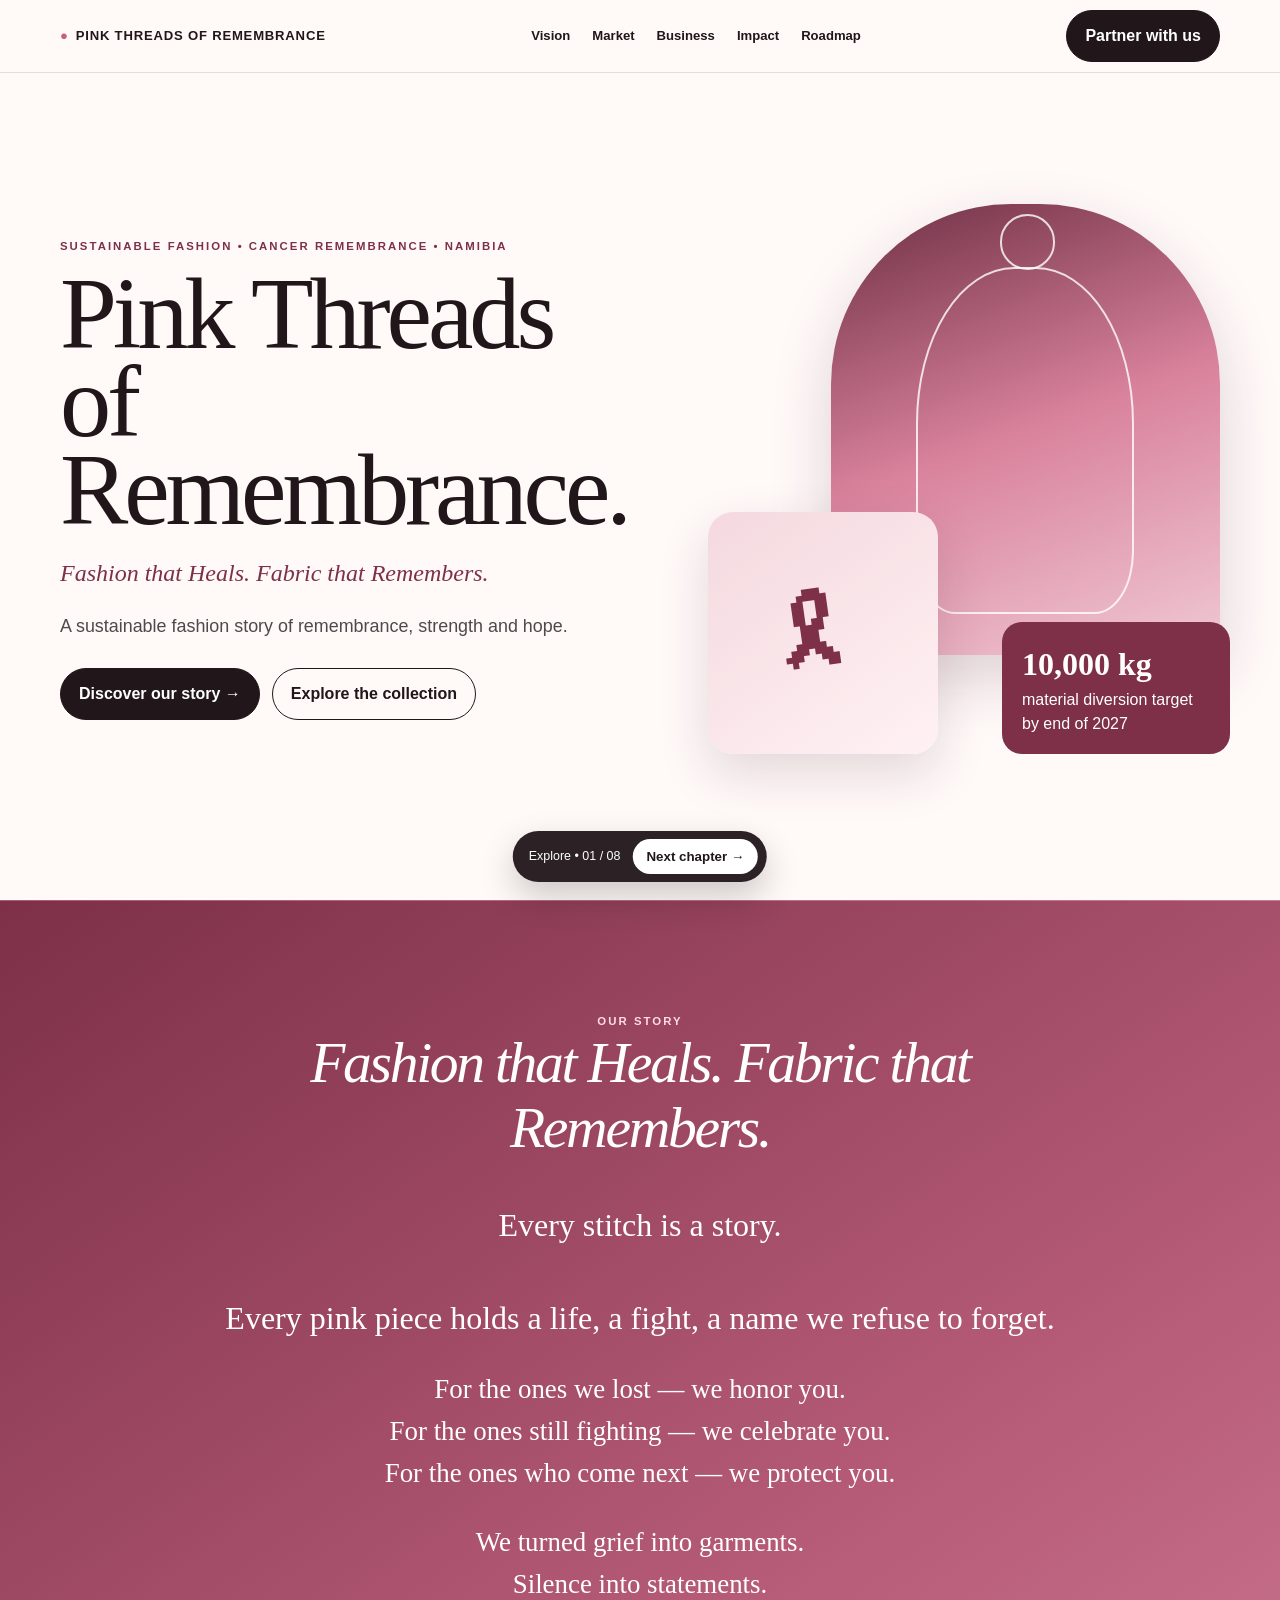
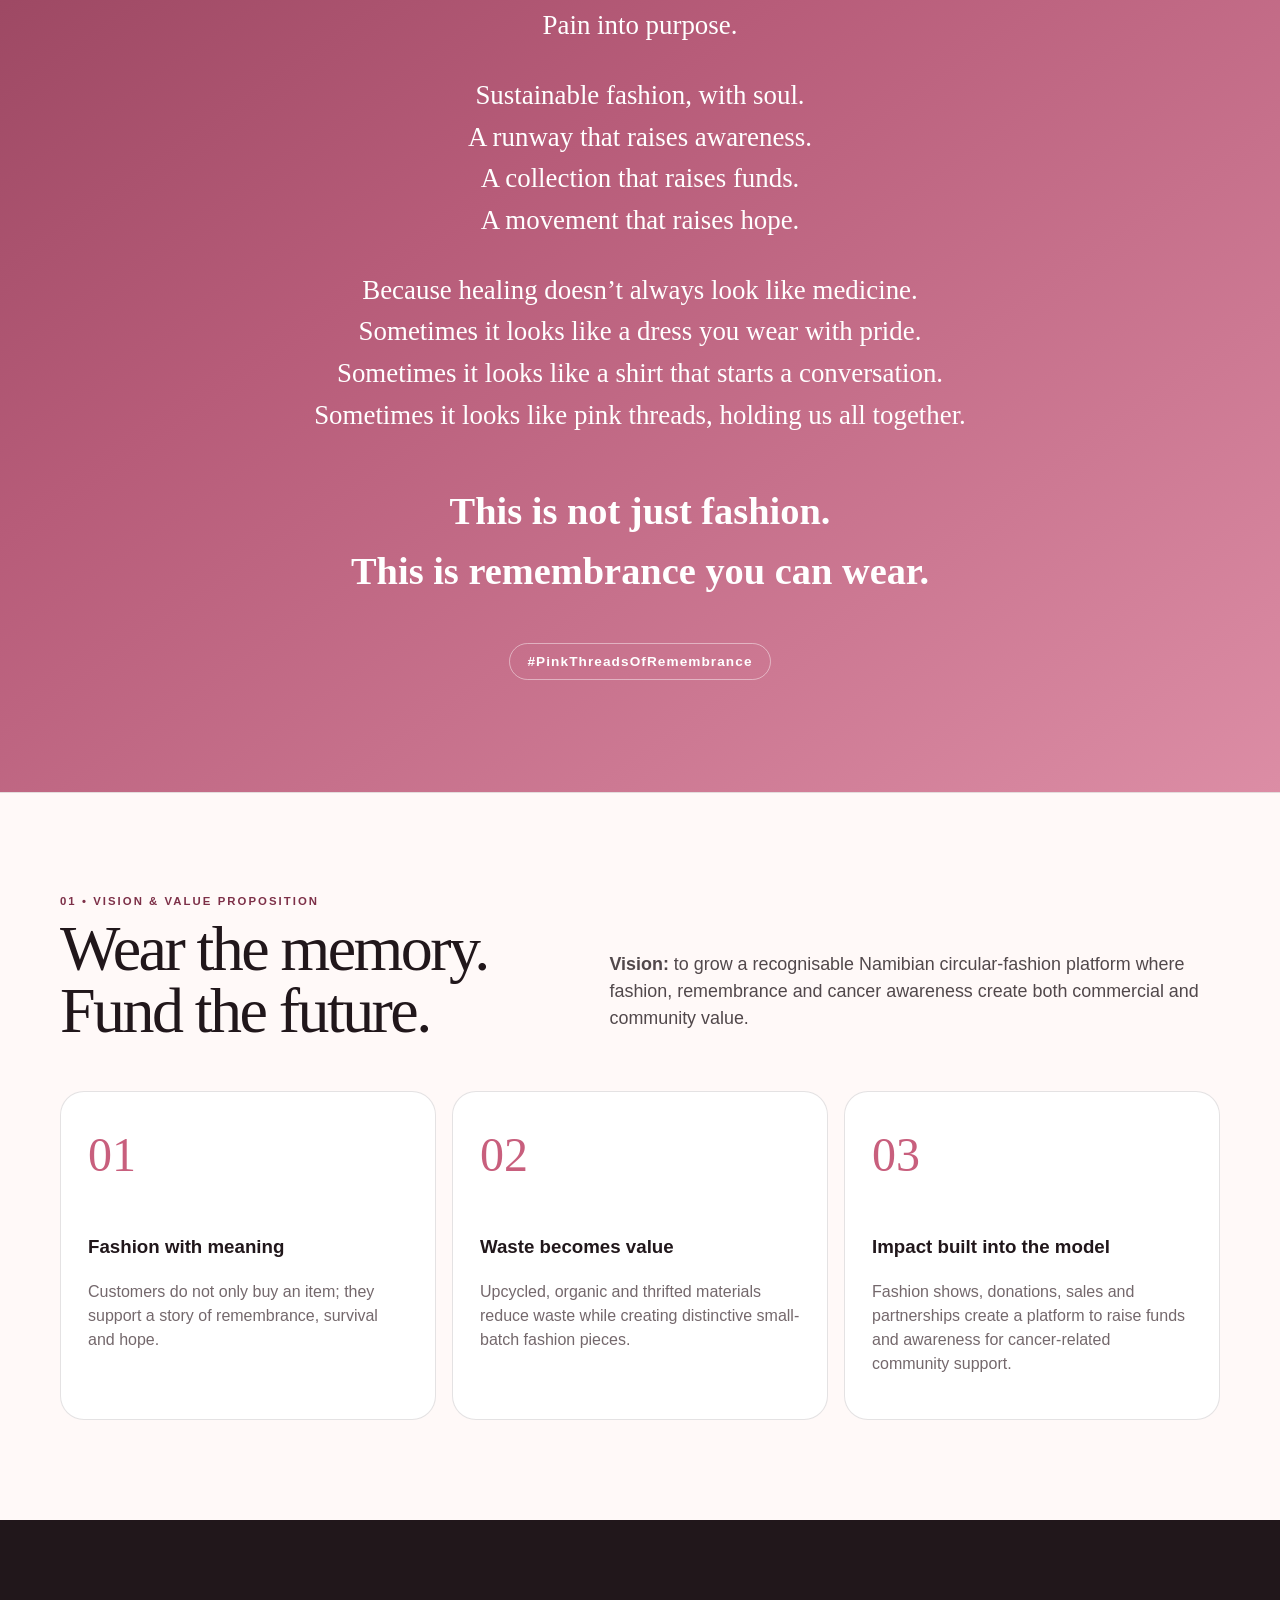
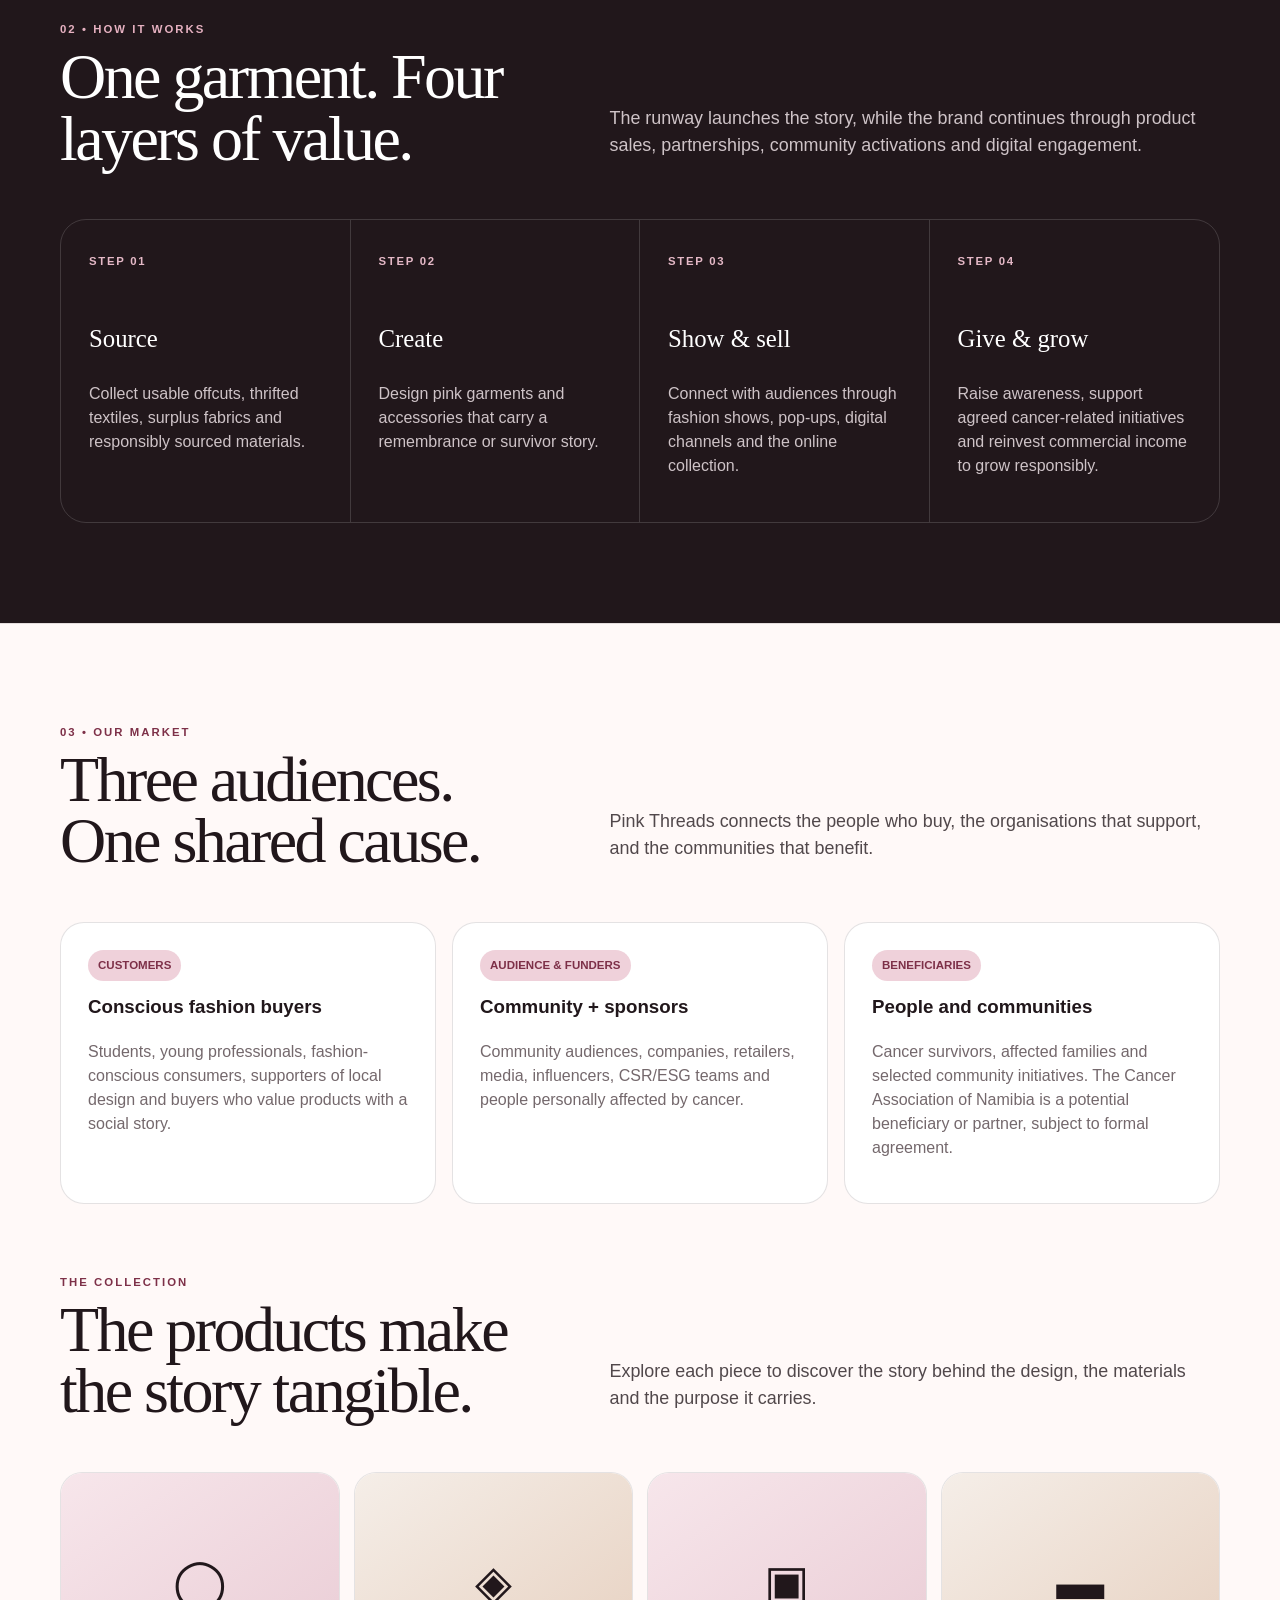
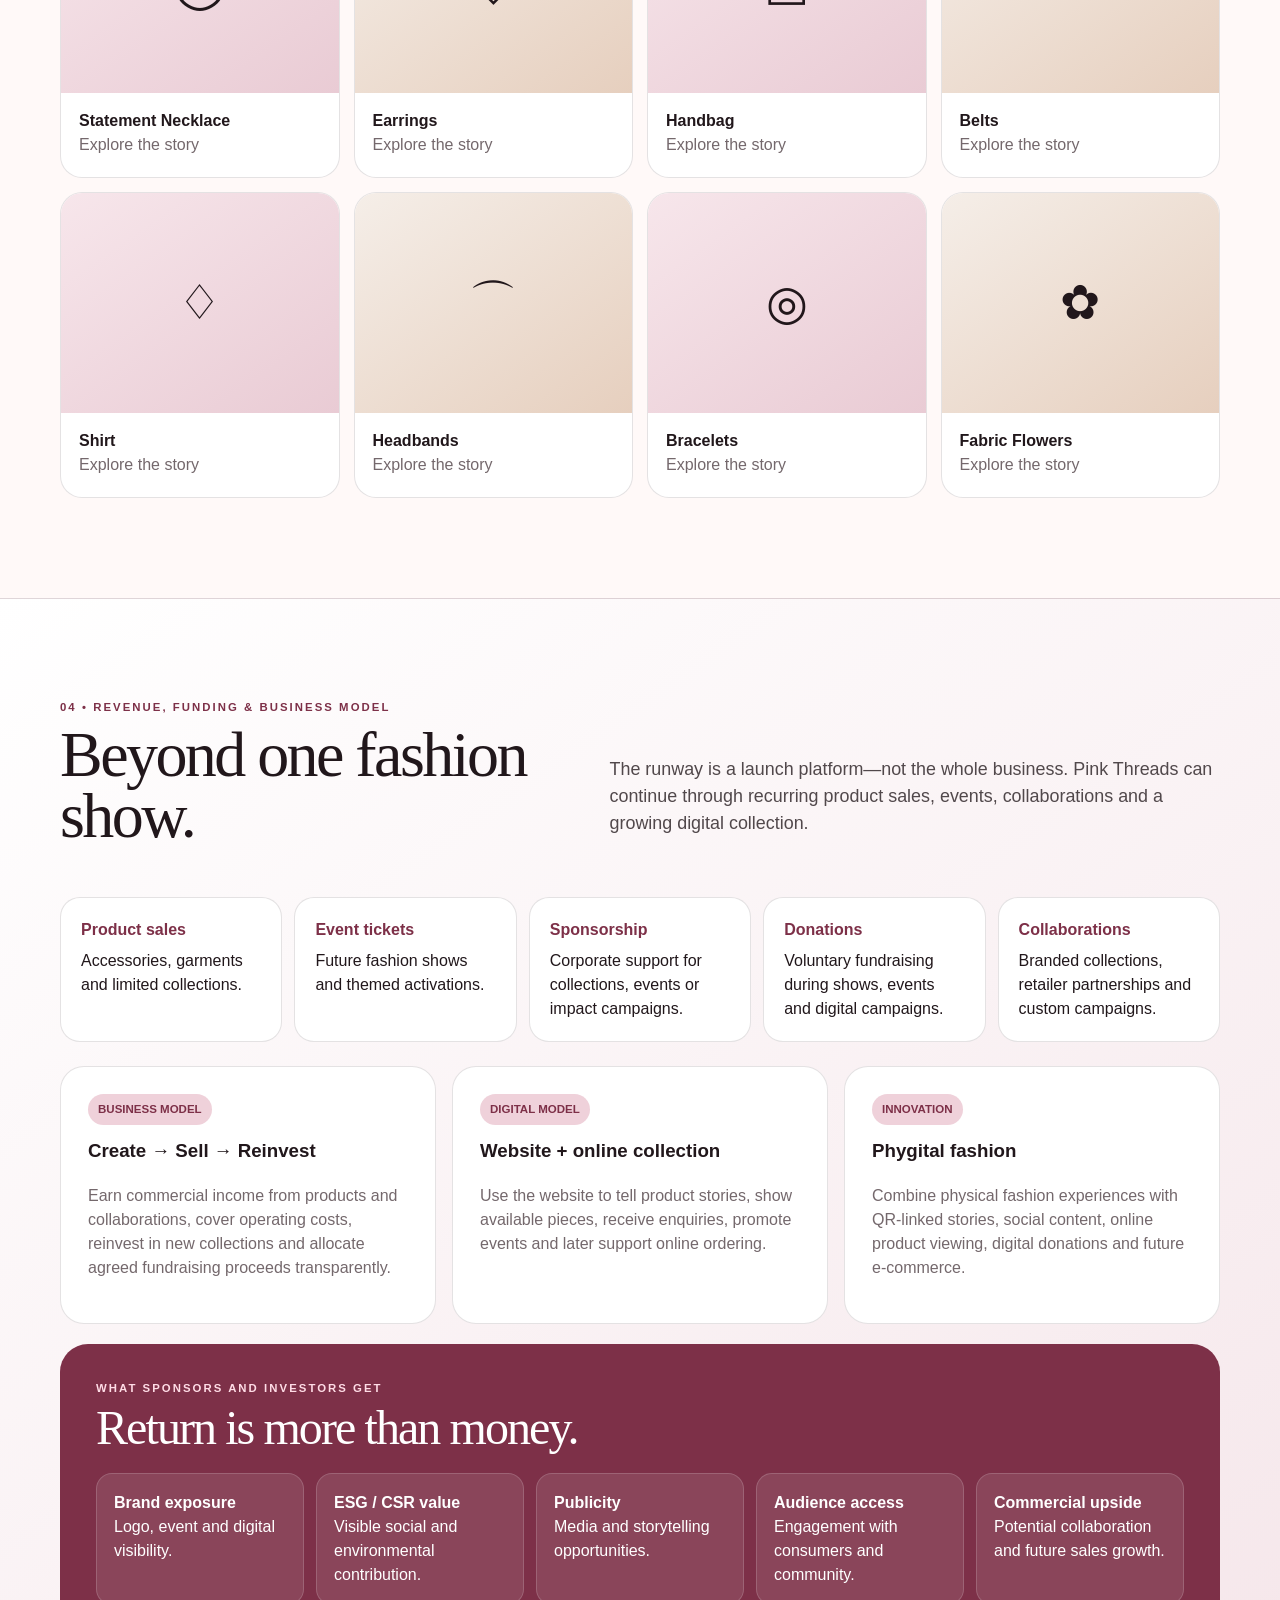
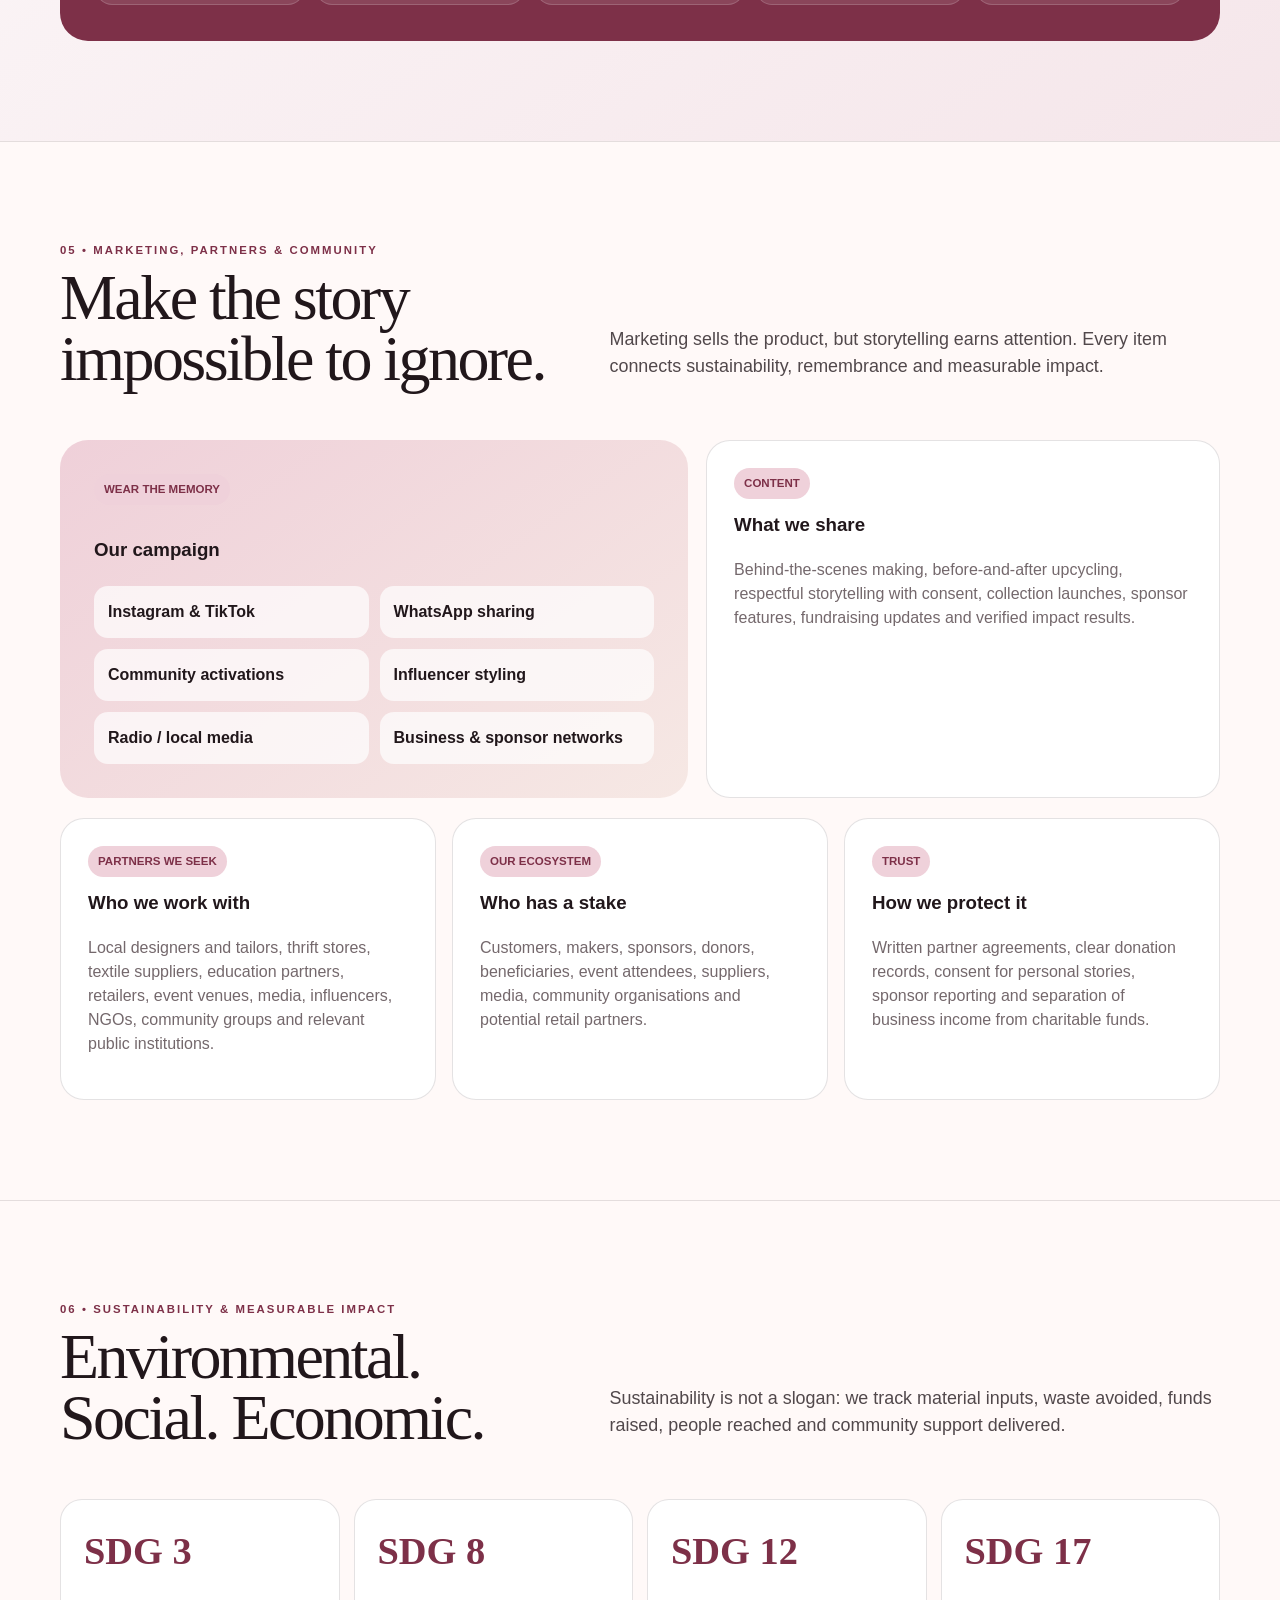
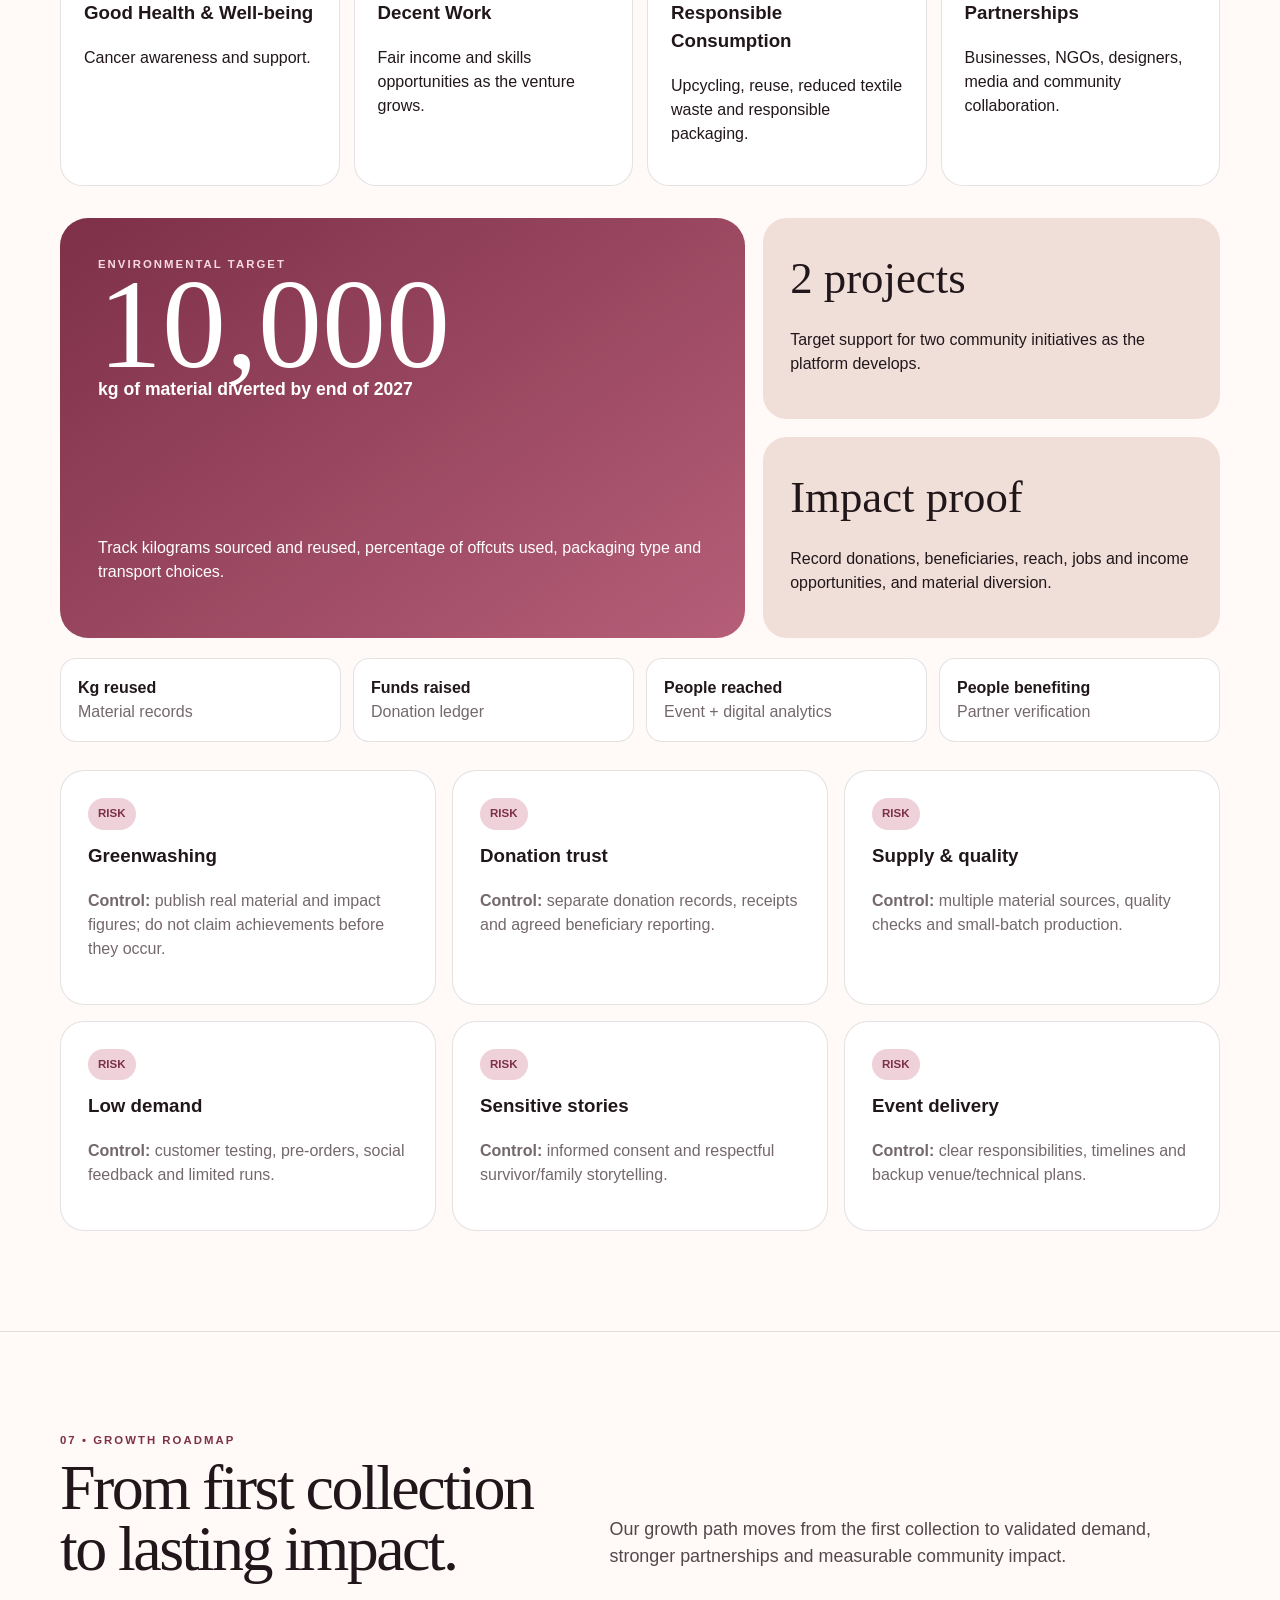
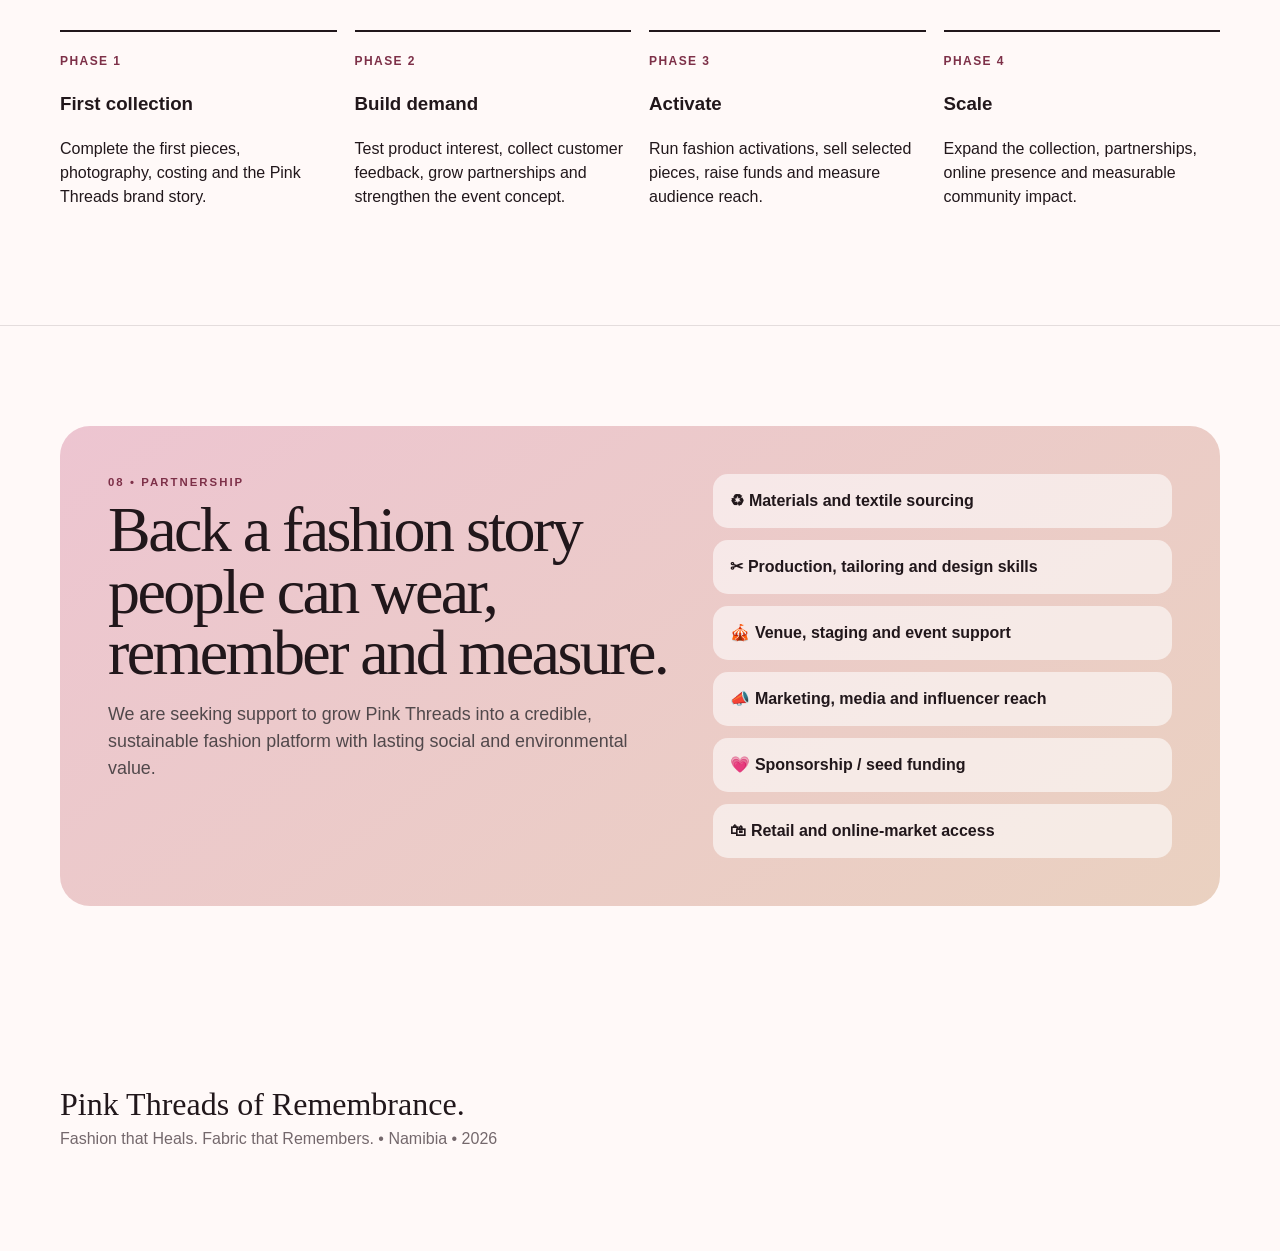
==== commit 8a11ba58: "Refine Pink Threads into public pitch-style website" ====
--- a/pitch/index.html
+++ b/pitch/index.html
@@ -3,32 +3,32 @@
 <head>
 <meta charset="utf-8"><meta name="viewport" content="width=device-width,initial-scale=1">
 <meta name="description" content="Pink Threads of Remembrance — Fashion that Heals. Fabric that Remembers.">
-<title>Pink Threads of Remembrance | Pitch</title>
+<title>Pink Threads of Remembrance | Sustainable Fashion Namibia</title>
 <style>
-:root{--ink:#21171b;--paper:#fff9f8;--pink:#c85f7d;--rose:#efd1da;--deep:#7d3048;--sand:#ead1c0;--muted:#74686c;--line:rgba(33,23,27,.12);--white:#fff}*{box-sizing:border-box}html{scroll-behavior:smooth}body{margin:0;background:var(--paper);color:var(--ink);font:16px/1.5 Arial,Helvetica,sans-serif}a{text-decoration:none;color:inherit}.wrap{width:min(1160px,92vw);margin:auto}.nav{position:fixed;z-index:30;top:0;left:0;right:0;background:rgba(255,249,248,.94);backdrop-filter:blur(14px);border-bottom:1px solid var(--line)}.navin{height:72px;display:flex;align-items:center;justify-content:space-between;gap:18px}.brand{font-size:.82rem;font-weight:900;letter-spacing:.06em}.dot{color:var(--pink);margin-right:7px}.links{display:flex;gap:22px;font-size:.82rem;font-weight:800}.btn,.pill{display:inline-flex;align-items:center;justify-content:center;border:1px solid var(--ink);border-radius:999px;padding:13px 18px;font-weight:900;background:transparent;cursor:pointer}.btn.dark,.pill{background:var(--ink);color:white}.hero{min-height:100vh;padding:132px 0 75px;display:grid;align-items:center}.heroGrid{display:grid;grid-template-columns:1.07fr .93fr;gap:58px;align-items:center}.eyebrow{text-transform:uppercase;letter-spacing:.18em;color:var(--deep);font-size:.71rem;font-weight:900}h1,h2{font-family:Georgia,'Times New Roman',serif;font-weight:500;letter-spacing:-.04em}h1{font-size:clamp(3.7rem,8vw,7rem);line-height:.86;margin:15px 0 21px}h2{font-size:clamp(2.5rem,5vw,4.5rem);line-height:.96;margin:8px 0}.theme{font-family:Georgia,serif;font-style:italic;font-size:1.5rem;color:var(--deep);margin:0 0 22px}.lead{font-size:1.12rem;color:#51484b;max-width:660px}.actions{display:flex;gap:12px;flex-wrap:wrap;margin-top:28px}.visual{min-height:550px;position:relative}.oval{position:absolute;right:0;top:0;width:76%;height:82%;border-radius:180px 180px 28px 28px;background:linear-gradient(160deg,#6d2e43,#d9829c 50%,#f0c9d5);box-shadow:0 24px 60px rgba(76,36,50,.18)}.dress{position:absolute;inset:14% 22% 9%;border:2px solid rgba(255,255,255,.8);border-radius:45% 45% 18% 18%}.dress:before{content:'';position:absolute;width:24%;aspect-ratio:1;border:2px solid rgba(255,255,255,.8);border-radius:50%;left:38%;top:-16%}.mini{position:absolute;left:0;bottom:0;width:45%;height:44%;border-radius:25px;background:linear-gradient(145deg,#f4d9df,#fff1f3);box-shadow:0 20px 50px rgba(76,36,50,.15)}.ribbon{position:absolute;left:25%;top:21%;font-size:6rem;color:var(--deep);font-family:Georgia,serif;transform:rotate(-8deg)}.target{position:absolute;right:-10px;bottom:0;background:var(--deep);color:#fff;padding:18px 20px;border-radius:20px;max-width:228px}.target strong{font-family:Georgia,serif;font-size:2rem;display:block}section{padding:100px 0;border-top:1px solid var(--line)}.introSec{background:linear-gradient(145deg,#7d3048,#b75c79 52%,#dc8da5);color:#fff;padding:112px 0}.introWrap{max-width:900px;margin:auto;text-align:center}.introTitle{font:italic 500 clamp(2.1rem,4.5vw,4rem) Georgia,serif;margin:0 0 42px;color:#fff}.introCopy{font-family:Georgia,'Times New Roman',serif;font-size:clamp(1.25rem,2.1vw,1.7rem);line-height:1.55}.introCopy p{margin:0 0 28px}.introCopy .strong{font-size:clamp(1.45rem,2.5vw,2rem);line-height:1.45}.introCopy .final{font-size:clamp(1.8rem,3vw,2.6rem);font-weight:600;margin-top:46px}.introHash{display:inline-block;margin-top:14px;padding:10px 17px;border:1px solid rgba(255,255,255,.45);border-radius:999px;font:900 .85rem Arial,Helvetica,sans-serif;letter-spacing:.08em}.head{display:grid;grid-template-columns:.9fr 1.1fr;gap:50px;align-items:end;margin-bottom:42px}.cards{display:grid;grid-template-columns:repeat(3,1fr);gap:16px}.card,.tile{background:#fff;border:1px solid var(--line);border-radius:24px;padding:27px}.card{min-height:240px}.num{font-family:Georgia,serif;font-size:3rem;color:var(--pink)}.card h3{margin-top:42px}.card p,.small,.tile p{color:var(--muted)}.darkSec{background:var(--ink);color:#fff}.darkSec .lead,.darkSec p{color:#cec3c7}.process{display:grid;grid-template-columns:repeat(4,1fr);border:1px solid rgba(255,255,255,.15);border-radius:26px;overflow:hidden}.step{padding:28px;min-height:230px;border-right:1px solid rgba(255,255,255,.15)}.step:last-child{border:0}.step span{font-size:.71rem;color:#e5b9c7;font-weight:900;letter-spacing:.15em}.step h3{font-family:Georgia,serif;font-size:1.55rem;font-weight:500;margin-top:48px}.marketGrid,.businessGrid,.partnerGrid,.riskGrid{display:grid;grid-template-columns:repeat(3,1fr);gap:16px}.tile h3{margin-top:0}.tag{display:inline-block;background:var(--rose);color:var(--deep);font-size:.72rem;font-weight:900;border-radius:999px;padding:7px 10px;margin-bottom:12px}.note{background:var(--rose);padding:15px 18px;border-radius:16px;margin-bottom:24px;font-size:.9rem}.collection{display:grid;grid-template-columns:repeat(4,1fr);gap:14px}.prod{background:#fff;border:1px solid var(--line);border-radius:22px;overflow:hidden;transition:.2s}.prod:hover{transform:translateY(-4px);box-shadow:0 14px 34px rgba(76,36,50,.1)}.art{height:220px;background:linear-gradient(145deg,#f7e6eb,#e9cbd4);display:grid;place-items:center;font-size:3rem;position:relative;overflow:hidden;cursor:pointer}.prod:nth-child(even) .art{background:linear-gradient(145deg,#f5eee8,#e6cfbe)}.art img{width:100%;height:100%;object-fit:cover;display:none}.art.hasPhoto img{display:block}.art.hasPhoto .ph{display:none}.prodInfo{padding:15px 18px 12px;cursor:pointer}.prodInfo strong{display:block}.uploadRow{padding:0 18px 18px}.uploadBtn{display:flex;align-items:center;justify-content:center;width:100%;padding:10px 12px;border-radius:12px;background:#fff;border:1px dashed var(--deep);color:var(--deep);font-size:.82rem;font-weight:900;cursor:pointer}.fileInput{display:none}.money{background:linear-gradient(145deg,#fff,#f5e6ea)}.revenue{display:grid;grid-template-columns:repeat(5,1fr);gap:12px}.rev{background:#fff;border:1px solid var(--line);border-radius:20px;padding:20px}.rev b{display:block;color:var(--deep);margin-bottom:7px}.returnBox{background:var(--deep);color:#fff;border-radius:28px;padding:36px;margin-top:20px}.returnGrid{display:grid;grid-template-columns:repeat(5,1fr);gap:12px;margin-top:22px}.returnItem{background:rgba(255,255,255,.1);border:1px solid rgba(255,255,255,.16);padding:17px;border-radius:16px}.marketing{display:grid;grid-template-columns:1.1fr .9fr;gap:18px}.marketingMain{background:linear-gradient(145deg,#efd0d9,#f6e8e4);border-radius:28px;padding:34px}.channelGrid{display:grid;grid-template-columns:repeat(2,1fr);gap:11px;margin-top:22px}.channel{background:rgba(255,255,255,.7);border-radius:14px;padding:14px;font-weight:800}.sdgs{display:grid;grid-template-columns:repeat(4,1fr);gap:14px;margin-top:24px}.sdg{border-radius:22px;padding:23px;background:#fff;border:1px solid var(--line)}.sdg strong{font-family:Georgia,serif;font-size:2.4rem;color:var(--deep)}.impact{display:grid;grid-template-columns:1.2fr .8fr;gap:18px;margin-top:32px}.bigImpact{background:linear-gradient(145deg,var(--deep),#b65e79);color:#fff;border-radius:28px;padding:38px;min-height:390px;display:flex;flex-direction:column;justify-content:space-between}.bigImpact .big{font-family:Georgia,serif;font-size:clamp(5rem,10vw,8.2rem);line-height:.8}.stack{display:grid;gap:18px}.ibox{background:#f0dfd8;border-radius:24px;padding:27px}.ibox strong{font-family:Georgia,serif;font-size:2.8rem;font-weight:500}.measure{display:grid;grid-template-columns:repeat(4,1fr);gap:12px;margin-top:20px}.measure div{background:#fff;border:1px solid var(--line);padding:17px;border-radius:16px}.road{display:grid;grid-template-columns:repeat(4,1fr);gap:18px}.mile{border-top:2px solid var(--ink);padding-top:16px}.mile b{color:var(--deep);font-size:.75rem;letter-spacing:.12em}.ask{background:linear-gradient(145deg,#edc5d1,var(--sand));border-radius:30px;padding:48px;display:grid;grid-template-columns:1.1fr .9fr;gap:45px}.askList{display:grid;gap:12px}.askItem{background:rgba(255,255,255,.58);padding:15px 17px;border-radius:15px;font-weight:800}.pitchbar{position:fixed;z-index:35;bottom:18px;left:50%;transform:translateX(-50%);background:rgba(33,23,27,.95);color:#fff;padding:8px 9px 8px 16px;border-radius:999px;display:flex;gap:12px;align-items:center;box-shadow:0 14px 35px rgba(0,0,0,.2);font-size:.78rem}.pitchbar button{border:0;border-radius:999px;background:#fff;color:var(--ink);padding:10px 14px;font-weight:900;cursor:pointer}.modal{position:fixed;inset:0;background:rgba(20,10,14,.65);display:none;align-items:center;justify-content:center;z-index:60;padding:20px}.modal.open{display:flex}.modalBox{background:var(--paper);max-width:680px;width:100%;border-radius:26px;padding:30px;max-height:88vh;overflow:auto}.modalTop{display:flex;justify-content:space-between;gap:20px}.close{border:0;background:var(--ink);color:#fff;border-radius:50%;width:38px;height:38px;cursor:pointer;font-size:1.25rem}.modalPhoto{width:100%;height:290px;border-radius:18px;background:var(--rose);overflow:hidden;margin:20px 0;display:grid;place-items:center}.modalPhoto img{width:100%;height:100%;object-fit:cover;display:none}.modalPhoto.hasPhoto img{display:block}.modalPhoto.hasPhoto span{display:none}footer{padding:48px 0 100px}@media(max-width:950px){.links{display:none}.heroGrid,.head,.impact,.ask,.marketing{grid-template-columns:1fr}.cards,.marketGrid,.businessGrid,.partnerGrid,.riskGrid{grid-template-columns:1fr}.process{grid-template-columns:1fr 1fr}.collection{grid-template-columns:1fr 1fr}.revenue,.returnGrid{grid-template-columns:1fr 1fr}.road,.sdgs,.measure{grid-template-columns:1fr 1fr}.visual{min-height:490px}}@media(max-width:560px){.process,.collection,.revenue,.returnGrid,.road,.sdgs,.measure,.channelGrid{grid-template-columns:1fr}.visual{min-height:420px}.ask{padding:28px}.pitchbar{width:calc(100vw - 24px);justify-content:space-between}.brand{font-size:.68rem}.modalPhoto{height:230px}.introCopy{font-size:1.2rem}}
+:root{--ink:#21171b;--paper:#fff9f8;--pink:#c85f7d;--rose:#efd1da;--deep:#7d3048;--sand:#ead1c0;--muted:#74686c;--line:rgba(33,23,27,.12);--white:#fff}*{box-sizing:border-box}html{scroll-behavior:smooth}body{margin:0;background:var(--paper);color:var(--ink);font:16px/1.5 Arial,Helvetica,sans-serif}a{text-decoration:none;color:inherit}.wrap{width:min(1160px,92vw);margin:auto}.nav{position:fixed;z-index:30;top:0;left:0;right:0;background:rgba(255,249,248,.94);backdrop-filter:blur(14px);border-bottom:1px solid var(--line)}.navin{height:72px;display:flex;align-items:center;justify-content:space-between;gap:18px}.brand{font-size:.82rem;font-weight:900;letter-spacing:.06em}.dot{color:var(--pink);margin-right:7px}.links{display:flex;gap:22px;font-size:.82rem;font-weight:800}.btn,.pill{display:inline-flex;align-items:center;justify-content:center;border:1px solid var(--ink);border-radius:999px;padding:13px 18px;font-weight:900;background:transparent;cursor:pointer}.btn.dark,.pill{background:var(--ink);color:white}.hero{min-height:100vh;padding:132px 0 75px;display:grid;align-items:center}.heroGrid{display:grid;grid-template-columns:1.07fr .93fr;gap:58px;align-items:center}.eyebrow{text-transform:uppercase;letter-spacing:.18em;color:var(--deep);font-size:.71rem;font-weight:900}h1,h2{font-family:Georgia,'Times New Roman',serif;font-weight:500;letter-spacing:-.04em}h1{font-size:clamp(3.7rem,8vw,7rem);line-height:.86;margin:15px 0 21px}h2{font-size:clamp(2.5rem,5vw,4.5rem);line-height:.96;margin:8px 0}.theme{font-family:Georgia,serif;font-style:italic;font-size:1.5rem;color:var(--deep);margin:0 0 22px}.lead{font-size:1.12rem;color:#51484b;max-width:660px}.actions{display:flex;gap:12px;flex-wrap:wrap;margin-top:28px}.visual{min-height:550px;position:relative}.oval{position:absolute;right:0;top:0;width:76%;height:82%;border-radius:180px 180px 28px 28px;background:linear-gradient(160deg,#6d2e43,#d9829c 50%,#f0c9d5);box-shadow:0 24px 60px rgba(76,36,50,.18)}.dress{position:absolute;inset:14% 22% 9%;border:2px solid rgba(255,255,255,.8);border-radius:45% 45% 18% 18%}.dress:before{content:'';position:absolute;width:24%;aspect-ratio:1;border:2px solid rgba(255,255,255,.8);border-radius:50%;left:38%;top:-16%}.mini{position:absolute;left:0;bottom:0;width:45%;height:44%;border-radius:25px;background:linear-gradient(145deg,#f4d9df,#fff1f3);box-shadow:0 20px 50px rgba(76,36,50,.15)}.ribbon{position:absolute;left:25%;top:21%;font-size:6rem;color:var(--deep);font-family:Georgia,serif;transform:rotate(-8deg)}.target{position:absolute;right:-10px;bottom:0;background:var(--deep);color:#fff;padding:18px 20px;border-radius:20px;max-width:228px}.target strong{font-family:Georgia,serif;font-size:2rem;display:block}section{padding:100px 0;border-top:1px solid var(--line)}.introSec{background:linear-gradient(145deg,#7d3048,#b75c79 52%,#dc8da5);color:#fff;padding:112px 0}.introWrap{max-width:900px;margin:auto;text-align:center}.introTitle{font:italic 500 clamp(2.1rem,4.5vw,4rem) Georgia,serif;margin:0 0 42px;color:#fff}.introCopy{font-family:Georgia,'Times New Roman',serif;font-size:clamp(1.25rem,2.1vw,1.7rem);line-height:1.55}.introCopy p{margin:0 0 28px}.introCopy .strong{font-size:clamp(1.45rem,2.5vw,2rem);line-height:1.45}.introCopy .final{font-size:clamp(1.8rem,3vw,2.6rem);font-weight:600;margin-top:46px}.introHash{display:inline-block;margin-top:14px;padding:10px 17px;border:1px solid rgba(255,255,255,.45);border-radius:999px;font:900 .85rem Arial,Helvetica,sans-serif;letter-spacing:.08em}.head{display:grid;grid-template-columns:.9fr 1.1fr;gap:50px;align-items:end;margin-bottom:42px}.cards{display:grid;grid-template-columns:repeat(3,1fr);gap:16px}.card,.tile{background:#fff;border:1px solid var(--line);border-radius:24px;padding:27px}.card{min-height:240px}.num{font-family:Georgia,serif;font-size:3rem;color:var(--pink)}.card h3{margin-top:42px}.card p,.small,.tile p{color:var(--muted)}.darkSec{background:var(--ink);color:#fff}.darkSec .lead,.darkSec p{color:#cec3c7}.process{display:grid;grid-template-columns:repeat(4,1fr);border:1px solid rgba(255,255,255,.15);border-radius:26px;overflow:hidden}.step{padding:28px;min-height:230px;border-right:1px solid rgba(255,255,255,.15)}.step:last-child{border:0}.step span{font-size:.71rem;color:#e5b9c7;font-weight:900;letter-spacing:.15em}.step h3{font-family:Georgia,serif;font-size:1.55rem;font-weight:500;margin-top:48px}.marketGrid,.businessGrid,.partnerGrid,.riskGrid{display:grid;grid-template-columns:repeat(3,1fr);gap:16px}.tile h3{margin-top:0}.tag{display:inline-block;background:var(--rose);color:var(--deep);font-size:.72rem;font-weight:900;border-radius:999px;padding:7px 10px;margin-bottom:12px}.collection{display:grid;grid-template-columns:repeat(4,1fr);gap:14px}.prod{background:#fff;border:1px solid var(--line);border-radius:22px;overflow:hidden;transition:.2s}.prod:hover{transform:translateY(-4px);box-shadow:0 14px 34px rgba(76,36,50,.1)}.art{height:220px;background:linear-gradient(145deg,#f7e6eb,#e9cbd4);display:grid;place-items:center;font-size:3rem;position:relative;overflow:hidden;cursor:pointer}.prod:nth-child(even) .art{background:linear-gradient(145deg,#f5eee8,#e6cfbe)}.prodInfo{padding:16px 18px 20px;cursor:pointer}.prodInfo strong{display:block}.money{background:linear-gradient(145deg,#fff,#f5e6ea)}.revenue{display:grid;grid-template-columns:repeat(5,1fr);gap:12px}.rev{background:#fff;border:1px solid var(--line);border-radius:20px;padding:20px}.rev b{display:block;color:var(--deep);margin-bottom:7px}.returnBox{background:var(--deep);color:#fff;border-radius:28px;padding:36px;margin-top:20px}.returnGrid{display:grid;grid-template-columns:repeat(5,1fr);gap:12px;margin-top:22px}.returnItem{background:rgba(255,255,255,.1);border:1px solid rgba(255,255,255,.16);padding:17px;border-radius:16px}.marketing{display:grid;grid-template-columns:1.1fr .9fr;gap:18px}.marketingMain{background:linear-gradient(145deg,#efd0d9,#f6e8e4);border-radius:28px;padding:34px}.channelGrid{display:grid;grid-template-columns:repeat(2,1fr);gap:11px;margin-top:22px}.channel{background:rgba(255,255,255,.7);border-radius:14px;padding:14px;font-weight:800}.sdgs{display:grid;grid-template-columns:repeat(4,1fr);gap:14px;margin-top:24px}.sdg{border-radius:22px;padding:23px;background:#fff;border:1px solid var(--line)}.sdg strong{font-family:Georgia,serif;font-size:2.4rem;color:var(--deep)}.impact{display:grid;grid-template-columns:1.2fr .8fr;gap:18px;margin-top:32px}.bigImpact{background:linear-gradient(145deg,var(--deep),#b65e79);color:#fff;border-radius:28px;padding:38px;min-height:390px;display:flex;flex-direction:column;justify-content:space-between}.bigImpact .big{font-family:Georgia,serif;font-size:clamp(5rem,10vw,8.2rem);line-height:.8}.stack{display:grid;gap:18px}.ibox{background:#f0dfd8;border-radius:24px;padding:27px}.ibox strong{font-family:Georgia,serif;font-size:2.8rem;font-weight:500}.measure{display:grid;grid-template-columns:repeat(4,1fr);gap:12px;margin-top:20px}.measure div{background:#fff;border:1px solid var(--line);padding:17px;border-radius:16px}.road{display:grid;grid-template-columns:repeat(4,1fr);gap:18px}.mile{border-top:2px solid var(--ink);padding-top:16px}.mile b{color:var(--deep);font-size:.75rem;letter-spacing:.12em}.ask{background:linear-gradient(145deg,#edc5d1,var(--sand));border-radius:30px;padding:48px;display:grid;grid-template-columns:1.1fr .9fr;gap:45px}.askList{display:grid;gap:12px}.askItem{background:rgba(255,255,255,.58);padding:15px 17px;border-radius:15px;font-weight:800}.pitchbar{position:fixed;z-index:35;bottom:18px;left:50%;transform:translateX(-50%);background:rgba(33,23,27,.95);color:#fff;padding:8px 9px 8px 16px;border-radius:999px;display:flex;gap:12px;align-items:center;box-shadow:0 14px 35px rgba(0,0,0,.2);font-size:.78rem}.pitchbar button{border:0;border-radius:999px;background:#fff;color:var(--ink);padding:10px 14px;font-weight:900;cursor:pointer}.modal{position:fixed;inset:0;background:rgba(20,10,14,.65);display:none;align-items:center;justify-content:center;z-index:60;padding:20px}.modal.open{display:flex}.modalBox{background:var(--paper);max-width:680px;width:100%;border-radius:26px;padding:30px;max-height:88vh;overflow:auto}.modalTop{display:flex;justify-content:space-between;gap:20px}.close{border:0;background:var(--ink);color:#fff;border-radius:50%;width:38px;height:38px;cursor:pointer;font-size:1.25rem}.modalPhoto{width:100%;height:290px;border-radius:18px;background:linear-gradient(145deg,#f7e6eb,#e9cbd4);overflow:hidden;margin:20px 0;display:grid;place-items:center;font-size:4rem;color:var(--deep)}footer{padding:48px 0 100px}@media(max-width:950px){.links{display:none}.heroGrid,.head,.impact,.ask,.marketing{grid-template-columns:1fr}.cards,.marketGrid,.businessGrid,.partnerGrid,.riskGrid{grid-template-columns:1fr}.process{grid-template-columns:1fr 1fr}.collection{grid-template-columns:1fr 1fr}.revenue,.returnGrid{grid-template-columns:1fr 1fr}.road,.sdgs,.measure{grid-template-columns:1fr 1fr}.visual{min-height:490px}}@media(max-width:560px){.process,.collection,.revenue,.returnGrid,.road,.sdgs,.measure,.channelGrid{grid-template-columns:1fr}.visual{min-height:420px}.ask{padding:28px}.pitchbar{width:calc(100vw - 24px);justify-content:space-between}.brand{font-size:.68rem}.modalPhoto{height:230px}.introCopy{font-size:1.2rem}}
 </style>
 </head>
 <body>
-<nav class="nav"><div class="wrap navin"><div class="brand"><span class="dot">●</span>PINK THREADS OF REMEMBRANCE</div><div class="links"><a href="#vision">Vision</a><a href="#market">Market</a><a href="#business">Business</a><a href="#impact">Impact</a><a href="#plan">Plan</a></div><a class="pill" href="#ask">Sponsor the story</a></div></nav>
+<nav class="nav"><div class="wrap navin"><div class="brand"><span class="dot">●</span>PINK THREADS OF REMEMBRANCE</div><div class="links"><a href="#vision">Vision</a><a href="#market">Market</a><a href="#business">Business</a><a href="#impact">Impact</a><a href="#plan">Roadmap</a></div><a class="pill" href="#ask">Partner with us</a></div></nav>
 <main>
-<section class="hero"><div class="wrap heroGrid"><div><div class="eyebrow">Sustainable fashion • cancer remembrance • Namibia</div><h1>Pink Threads<br>of Remembrance.</h1><p class="theme">Fashion that Heals. Fabric that Remembers.</p><p class="lead">A sustainable fashion story of remembrance, strength and hope.</p><div class="actions"><a class="btn dark" href="#intro">Start the 6-minute pitch →</a><a class="btn" href="#collection">See the collection</a></div></div><div class="visual"><div class="oval"><div class="dress"></div></div><div class="mini"><div class="ribbon">🎗</div></div><div class="target"><strong>10,000 kg</strong>material diversion target by end of 2027</div></div></div></section>
-<section class="introSec" id="intro"><div class="wrap"><div class="introWrap"><div class="eyebrow" style="color:#ffdce6">Introduction</div><h2 class="introTitle">Fashion that Heals. Fabric that Remembers.</h2><div class="introCopy"><p class="strong">Every stitch is a story.<br><br>Every pink piece holds a life, a fight, a name we refuse to forget.</p><p>For the ones we lost — we honor you.<br>For the ones still fighting — we celebrate you.<br>For the ones who come next — we protect you.</p><p>We turned grief into garments.<br>Silence into statements.<br>Pain into purpose.</p><p>Sustainable fashion, with soul.<br>A runway that raises awareness.<br>A collection that raises funds.<br>A movement that raises hope.</p><p>Because healing doesn’t always look like medicine.<br>Sometimes it looks like a dress you wear with pride.<br>Sometimes it looks like a shirt that starts a conversation.<br>Sometimes it looks like pink threads, holding us all together.</p><p class="final">This is not just fashion.<br>This is remembrance you can wear.</p><span class="introHash">#PinkThreadsOfRemembrance</span></div></div></div></section>
+<section class="hero"><div class="wrap heroGrid"><div><div class="eyebrow">Sustainable fashion • cancer remembrance • Namibia</div><h1>Pink Threads<br>of Remembrance.</h1><p class="theme">Fashion that Heals. Fabric that Remembers.</p><p class="lead">A sustainable fashion story of remembrance, strength and hope.</p><div class="actions"><a class="btn dark" href="#intro">Discover our story →</a><a class="btn" href="#collection">Explore the collection</a></div></div><div class="visual"><div class="oval"><div class="dress"></div></div><div class="mini"><div class="ribbon">🎗</div></div><div class="target"><strong>10,000 kg</strong>material diversion target by end of 2027</div></div></div></section>
+<section class="introSec" id="intro"><div class="wrap"><div class="introWrap"><div class="eyebrow" style="color:#ffdce6">Our story</div><h2 class="introTitle">Fashion that Heals. Fabric that Remembers.</h2><div class="introCopy"><p class="strong">Every stitch is a story.<br><br>Every pink piece holds a life, a fight, a name we refuse to forget.</p><p>For the ones we lost — we honor you.<br>For the ones still fighting — we celebrate you.<br>For the ones who come next — we protect you.</p><p>We turned grief into garments.<br>Silence into statements.<br>Pain into purpose.</p><p>Sustainable fashion, with soul.<br>A runway that raises awareness.<br>A collection that raises funds.<br>A movement that raises hope.</p><p>Because healing doesn’t always look like medicine.<br>Sometimes it looks like a dress you wear with pride.<br>Sometimes it looks like a shirt that starts a conversation.<br>Sometimes it looks like pink threads, holding us all together.</p><p class="final">This is not just fashion.<br>This is remembrance you can wear.</p><span class="introHash">#PinkThreadsOfRemembrance</span></div></div></div></section>
 <section id="vision"><div class="wrap"><div class="head"><div><div class="eyebrow">01 • Vision & value proposition</div><h2>Wear the memory. Fund the future.</h2></div><p class="lead"><b>Vision:</b> to grow a recognisable Namibian circular-fashion platform where fashion, remembrance and cancer awareness create both commercial and community value.</p></div><div class="cards"><div class="card"><div class="num">01</div><h3>Fashion with meaning</h3><p>Customers do not only buy an item; they support a story of remembrance, survival and hope.</p></div><div class="card"><div class="num">02</div><h3>Waste becomes value</h3><p>Upcycled, organic and thrifted materials reduce waste while creating distinctive small-batch fashion pieces.</p></div><div class="card"><div class="num">03</div><h3>Impact built into the model</h3><p>Fashion shows, donations, sales and partnerships create a platform to raise funds and awareness for cancer-related community support.</p></div></div></div></section>
-<section class="darkSec"><div class="wrap"><div class="head"><div><div class="eyebrow" style="color:#e6b1c1">02 • How the idea works</div><h2>One garment. Four layers of value.</h2></div><p class="lead">The fashion show launches the story, but the business continues online and through product sales, partnerships and future activations.</p></div><div class="process"><div class="step"><span>STEP 01</span><h3>Source</h3><p>Collect usable offcuts, thrifted textiles, surplus fabrics and responsibly sourced materials.</p></div><div class="step"><span>STEP 02</span><h3>Create</h3><p>Design pink garments and accessories that carry a remembrance or survivor story.</p></div><div class="step"><span>STEP 03</span><h3>Show & sell</h3><p>Launch through fashion shows, campus events, pop-ups, social media and the digital catalogue.</p></div><div class="step"><span>STEP 04</span><h3>Give & grow</h3><p>Collect donations, support agreed cancer-related initiatives and reinvest commercial income to scale the venture.</p></div></div></div></section>
-<section id="market"><div class="wrap"><div class="head"><div><div class="eyebrow">03 • Target market</div><h2>Three audiences. One shared cause.</h2></div><p class="lead">The project separates the people who <b>buy</b>, the people who <b>fund</b>, and the people who <b>benefit</b>—so the business model is clear.</p></div><div class="marketGrid"><div class="tile"><span class="tag">CUSTOMERS</span><h3>Conscious fashion buyers</h3><p>Students, young professionals, fashion-conscious consumers, supporters of local design and buyers who value products with a social story.</p></div><div class="tile"><span class="tag">AUDIENCE & FUNDERS</span><h3>Community + sponsors</h3><p>Campus audiences, companies, retailers, media, influencers, CSR/ESG teams and people personally affected by cancer.</p></div><div class="tile"><span class="tag">BENEFICIARIES</span><h3>People and communities</h3><p>Cancer survivors, affected families and selected community initiatives. The Cancer Association of Namibia is a <b>proposed</b> beneficiary/partner, subject to formal agreement.</p></div></div><div id="collection" style="margin-top:70px"><div class="head"><div><div class="eyebrow">Prototype collection</div><h2>The products make the story tangible.</h2></div><p class="lead">Click any product to open its pitch card. Use <b>Add / Replace Photo</b> to insert the real prototypes on the presentation device.</p></div><div class="note"><b>Prototype photography:</b> photos uploaded here remain on the browser/device used. For the final public site, the chosen final photos can be built directly into the website.</div><div class="collection" id="grid"></div></div></div></section>
-<section id="business" class="money"><div class="wrap"><div class="head"><div><div class="eyebrow">04 • Revenue, funding & business model</div><h2>Beyond one fashion show.</h2></div><p class="lead">The show is the launch platform—not the whole business. Pink Threads can continue through recurring product sales, events, collaborations and a digital catalogue/marketplace.</p></div><div class="revenue"><div class="rev"><b>Product sales</b>Accessories, garments and limited collections.</div><div class="rev"><b>Event tickets</b>Future fashion shows and themed activations.</div><div class="rev"><b>Sponsorship</b>Corporate support for collections, events or impact campaigns.</div><div class="rev"><b>Donations</b>Voluntary fundraising during shows, presentations and digital campaigns.</div><div class="rev"><b>Collaborations</b>Branded collections, retailer partnerships and custom campaigns.</div></div><div class="businessGrid" style="margin-top:24px"><div class="tile"><span class="tag">BUSINESS MODEL</span><h3>Create → Sell → Reinvest</h3><p>Earn commercial income from products and collaborations, cover operating costs, reinvest in new collections and allocate agreed fundraising proceeds transparently.</p></div><div class="tile"><span class="tag">DIGITAL MODEL</span><h3>Website + online catalogue</h3><p>Use the website to tell product stories, show available pieces, receive enquiries, promote events and later support online ordering.</p></div><div class="tile"><span class="tag">INNOVATION</span><h3>Phygital fashion</h3><p>Combine a physical show with QR-linked stories, social content, online product viewing, digital donations and future e-commerce.</p></div></div><div class="returnBox"><div class="eyebrow" style="color:#ffdce6">What sponsors and investors get</div><h2 style="font-size:3rem;margin-top:8px">Return is more than money.</h2><div class="returnGrid"><div class="returnItem"><b>Brand exposure</b><br>Logo, event and digital visibility.</div><div class="returnItem"><b>ESG / CSR value</b><br>Visible social and environmental contribution.</div><div class="returnItem"><b>Publicity</b><br>Media and storytelling opportunities.</div><div class="returnItem"><b>Audience access</b><br>Engagement with students, consumers and community.</div><div class="returnItem"><b>Commercial upside</b><br>Potential collaboration and future sales growth.</div></div></div></div></section>
-<section><div class="wrap"><div class="head"><div><div class="eyebrow">05 • Marketing, partners & stakeholders</div><h2>Make the story impossible to ignore.</h2></div><p class="lead">Marketing sells the product, but storytelling earns attention. The campaign links every item to sustainability, remembrance and real impact.</p></div><div class="marketing"><div class="marketingMain"><span class="tag">MARKETING STRATEGY</span><h3>Campaign: “Wear the Memory”</h3><div class="channelGrid"><div class="channel">Instagram & TikTok</div><div class="channel">WhatsApp sharing</div><div class="channel">Campus promotion</div><div class="channel">Influencer styling</div><div class="channel">Radio / local media</div><div class="channel">Business & sponsor networks</div></div></div><div class="tile"><span class="tag">CONTENT</span><h3>What we show online</h3><p>Behind-the-scenes making, before/after upcycling, survivor-safe storytelling with consent, product launches, countdowns, sponsor features, donation updates and impact results.</p></div></div><div class="partnerGrid" style="margin-top:20px"><div class="tile"><span class="tag">PROPOSED PARTNERS</span><h3>Who we partner with</h3><p>Local designers and tailors, thrift stores, textile suppliers, universities, retailers, event venues, media, influencers, NGOs, community groups and relevant public institutions.</p></div><div class="tile"><span class="tag">KEY STAKEHOLDERS</span><h3>Who has an interest</h3><p>Customers, group members, makers, sponsors, donors, beneficiaries, lecturers/university, event attendees, suppliers, media and potential retail partners.</p></div><div class="tile"><span class="tag">GOVERNANCE</span><h3>How trust is protected</h3><p>Written partner agreements, clear donation records, consent for personal stories, sponsor reporting and separation of business income from charitable funds.</p></div></div></div></section>
-<section id="impact"><div class="wrap"><div class="head"><div><div class="eyebrow">06 • Sustainability & measurable impact</div><h2>Environmental. Social. Economic.</h2></div><p class="lead">Sustainability is not a slogan: we track material inputs, waste avoided, funds raised, people reached and community support delivered.</p></div><div class="sdgs"><div class="sdg"><strong>SDG 3</strong><h3>Good Health & Well-being</h3><p>Cancer awareness and support.</p></div><div class="sdg"><strong>SDG 8</strong><h3>Decent Work</h3><p>Fair income and skills opportunities as the venture grows.</p></div><div class="sdg"><strong>SDG 12</strong><h3>Responsible Consumption</h3><p>Upcycling, reuse, reduced textile waste and responsible packaging.</p></div><div class="sdg"><strong>SDG 17</strong><h3>Partnerships</h3><p>Businesses, NGOs, designers, media and community collaboration.</p></div></div><div class="impact"><div class="bigImpact"><div><div class="eyebrow" style="color:#f8dae4">Environmental target</div><div class="big">10,000</div><div style="font-weight:900;font-size:1.1rem">kg of material diverted by end of 2027</div></div><p>Track kilograms sourced and reused, percentage of offcuts used, packaging type and transport choices.</p></div><div class="stack"><div class="ibox"><strong>2 projects</strong><p>Target support for two community initiatives as the platform develops.</p></div><div class="ibox"><strong>Impact proof</strong><p>Record donations, beneficiaries, reach, jobs/income opportunities and material diversion.</p></div></div></div><div class="measure"><div><b>Kg reused</b><br><span class="small">Material records</span></div><div><b>Funds raised</b><br><span class="small">Donation ledger</span></div><div><b>People reached</b><br><span class="small">Event + digital analytics</span></div><div><b>People benefiting</b><br><span class="small">Partner verification</span></div></div><div class="riskGrid" style="margin-top:28px"><div class="tile"><span class="tag">RISK</span><h3>Greenwashing</h3><p><b>Control:</b> publish real material and impact figures; do not claim achievements before they occur.</p></div><div class="tile"><span class="tag">RISK</span><h3>Donation trust</h3><p><b>Control:</b> separate donation records, receipts and agreed beneficiary reporting.</p></div><div class="tile"><span class="tag">RISK</span><h3>Supply & quality</h3><p><b>Control:</b> multiple material sources, quality checks and small-batch production.</p></div><div class="tile"><span class="tag">RISK</span><h3>Low demand</h3><p><b>Control:</b> prototype testing, pre-orders, social feedback and limited runs.</p></div><div class="tile"><span class="tag">RISK</span><h3>Sensitive stories</h3><p><b>Control:</b> informed consent and respectful survivor/family storytelling.</p></div><div class="tile"><span class="tag">RISK</span><h3>Event delivery</h3><p><b>Control:</b> checklist, responsible owners, timeline, backup venue/technical plan.</p></div></div></div></section>
-<section id="plan"><div class="wrap"><div class="head"><div><div class="eyebrow">07 • Practical implementation</div><h2>From assignment to action.</h2></div><p class="lead">Each phase has a visible output so the concept can be tested before more money or resources are committed.</p></div><div class="road"><div class="mile"><b>PHASE 1</b><h3>Prototype</h3><p>Make the first items, photograph them, cost materials and create the brand story.</p></div><div class="mile"><b>PHASE 2</b><h3>Validate</h3><p>Test product interest, collect feedback, identify partners and confirm the event concept.</p></div><div class="mile"><b>PHASE 3</b><h3>Launch</h3><p>Run the fashion-show activation, sell selected pieces, collect donations and measure reach.</p></div><div class="mile"><b>PHASE 4</b><h3>Scale</h3><p>Expand product range, partnerships, online catalogue and measurable community impact.</p></div></div></div></section>
-<section id="ask"><div class="wrap"><div class="ask"><div><div class="eyebrow">08 • Sponsor / investor ask</div><h2>Back a fashion story people can wear, remember and measure.</h2><p class="lead">We are seeking support that helps move the concept from prototype to a credible sustainable platform.</p></div><div class="askList"><div class="askItem">♻ Materials and textile sourcing</div><div class="askItem">✂ Production, tailoring and design skills</div><div class="askItem">🎪 Venue, staging and event support</div><div class="askItem">📣 Marketing, media and influencer reach</div><div class="askItem">💗 Sponsorship / seed funding</div><div class="askItem">🛍 Retail and online-market access</div></div></div></div></section>
+<section class="darkSec"><div class="wrap"><div class="head"><div><div class="eyebrow" style="color:#e6b1c1">02 • How it works</div><h2>One garment. Four layers of value.</h2></div><p class="lead">The runway launches the story, while the brand continues through product sales, partnerships, community activations and digital engagement.</p></div><div class="process"><div class="step"><span>STEP 01</span><h3>Source</h3><p>Collect usable offcuts, thrifted textiles, surplus fabrics and responsibly sourced materials.</p></div><div class="step"><span>STEP 02</span><h3>Create</h3><p>Design pink garments and accessories that carry a remembrance or survivor story.</p></div><div class="step"><span>STEP 03</span><h3>Show & sell</h3><p>Connect with audiences through fashion shows, pop-ups, digital channels and the online collection.</p></div><div class="step"><span>STEP 04</span><h3>Give & grow</h3><p>Raise awareness, support agreed cancer-related initiatives and reinvest commercial income to grow responsibly.</p></div></div></div></section>
+<section id="market"><div class="wrap"><div class="head"><div><div class="eyebrow">03 • Our market</div><h2>Three audiences. One shared cause.</h2></div><p class="lead">Pink Threads connects the people who buy, the organisations that support, and the communities that benefit.</p></div><div class="marketGrid"><div class="tile"><span class="tag">CUSTOMERS</span><h3>Conscious fashion buyers</h3><p>Students, young professionals, fashion-conscious consumers, supporters of local design and buyers who value products with a social story.</p></div><div class="tile"><span class="tag">AUDIENCE & FUNDERS</span><h3>Community + sponsors</h3><p>Community audiences, companies, retailers, media, influencers, CSR/ESG teams and people personally affected by cancer.</p></div><div class="tile"><span class="tag">BENEFICIARIES</span><h3>People and communities</h3><p>Cancer survivors, affected families and selected community initiatives. The Cancer Association of Namibia is a potential beneficiary or partner, subject to formal agreement.</p></div></div><div id="collection" style="margin-top:70px"><div class="head"><div><div class="eyebrow">The collection</div><h2>The products make the story tangible.</h2></div><p class="lead">Explore each piece to discover the story behind the design, the materials and the purpose it carries.</p></div><div class="collection" id="grid"></div></div></div></section>
+<section id="business" class="money"><div class="wrap"><div class="head"><div><div class="eyebrow">04 • Revenue, funding & business model</div><h2>Beyond one fashion show.</h2></div><p class="lead">The runway is a launch platform—not the whole business. Pink Threads can continue through recurring product sales, events, collaborations and a growing digital collection.</p></div><div class="revenue"><div class="rev"><b>Product sales</b>Accessories, garments and limited collections.</div><div class="rev"><b>Event tickets</b>Future fashion shows and themed activations.</div><div class="rev"><b>Sponsorship</b>Corporate support for collections, events or impact campaigns.</div><div class="rev"><b>Donations</b>Voluntary fundraising during shows, events and digital campaigns.</div><div class="rev"><b>Collaborations</b>Branded collections, retailer partnerships and custom campaigns.</div></div><div class="businessGrid" style="margin-top:24px"><div class="tile"><span class="tag">BUSINESS MODEL</span><h3>Create → Sell → Reinvest</h3><p>Earn commercial income from products and collaborations, cover operating costs, reinvest in new collections and allocate agreed fundraising proceeds transparently.</p></div><div class="tile"><span class="tag">DIGITAL MODEL</span><h3>Website + online collection</h3><p>Use the website to tell product stories, show available pieces, receive enquiries, promote events and later support online ordering.</p></div><div class="tile"><span class="tag">INNOVATION</span><h3>Phygital fashion</h3><p>Combine physical fashion experiences with QR-linked stories, social content, online product viewing, digital donations and future e-commerce.</p></div></div><div class="returnBox"><div class="eyebrow" style="color:#ffdce6">What sponsors and investors get</div><h2 style="font-size:3rem;margin-top:8px">Return is more than money.</h2><div class="returnGrid"><div class="returnItem"><b>Brand exposure</b><br>Logo, event and digital visibility.</div><div class="returnItem"><b>ESG / CSR value</b><br>Visible social and environmental contribution.</div><div class="returnItem"><b>Publicity</b><br>Media and storytelling opportunities.</div><div class="returnItem"><b>Audience access</b><br>Engagement with consumers and community.</div><div class="returnItem"><b>Commercial upside</b><br>Potential collaboration and future sales growth.</div></div></div></div></section>
+<section><div class="wrap"><div class="head"><div><div class="eyebrow">05 • Marketing, partners & community</div><h2>Make the story impossible to ignore.</h2></div><p class="lead">Marketing sells the product, but storytelling earns attention. Every item connects sustainability, remembrance and measurable impact.</p></div><div class="marketing"><div class="marketingMain"><span class="tag">WEAR THE MEMORY</span><h3>Our campaign</h3><div class="channelGrid"><div class="channel">Instagram & TikTok</div><div class="channel">WhatsApp sharing</div><div class="channel">Community activations</div><div class="channel">Influencer styling</div><div class="channel">Radio / local media</div><div class="channel">Business & sponsor networks</div></div></div><div class="tile"><span class="tag">CONTENT</span><h3>What we share</h3><p>Behind-the-scenes making, before-and-after upcycling, respectful storytelling with consent, collection launches, sponsor features, fundraising updates and verified impact results.</p></div></div><div class="partnerGrid" style="margin-top:20px"><div class="tile"><span class="tag">PARTNERS WE SEEK</span><h3>Who we work with</h3><p>Local designers and tailors, thrift stores, textile suppliers, education partners, retailers, event venues, media, influencers, NGOs, community groups and relevant public institutions.</p></div><div class="tile"><span class="tag">OUR ECOSYSTEM</span><h3>Who has a stake</h3><p>Customers, makers, sponsors, donors, beneficiaries, event attendees, suppliers, media, community organisations and potential retail partners.</p></div><div class="tile"><span class="tag">TRUST</span><h3>How we protect it</h3><p>Written partner agreements, clear donation records, consent for personal stories, sponsor reporting and separation of business income from charitable funds.</p></div></div></div></section>
+<section id="impact"><div class="wrap"><div class="head"><div><div class="eyebrow">06 • Sustainability & measurable impact</div><h2>Environmental. Social. Economic.</h2></div><p class="lead">Sustainability is not a slogan: we track material inputs, waste avoided, funds raised, people reached and community support delivered.</p></div><div class="sdgs"><div class="sdg"><strong>SDG 3</strong><h3>Good Health & Well-being</h3><p>Cancer awareness and support.</p></div><div class="sdg"><strong>SDG 8</strong><h3>Decent Work</h3><p>Fair income and skills opportunities as the venture grows.</p></div><div class="sdg"><strong>SDG 12</strong><h3>Responsible Consumption</h3><p>Upcycling, reuse, reduced textile waste and responsible packaging.</p></div><div class="sdg"><strong>SDG 17</strong><h3>Partnerships</h3><p>Businesses, NGOs, designers, media and community collaboration.</p></div></div><div class="impact"><div class="bigImpact"><div><div class="eyebrow" style="color:#f8dae4">Environmental target</div><div class="big">10,000</div><div style="font-weight:900;font-size:1.1rem">kg of material diverted by end of 2027</div></div><p>Track kilograms sourced and reused, percentage of offcuts used, packaging type and transport choices.</p></div><div class="stack"><div class="ibox"><strong>2 projects</strong><p>Target support for two community initiatives as the platform develops.</p></div><div class="ibox"><strong>Impact proof</strong><p>Record donations, beneficiaries, reach, jobs and income opportunities, and material diversion.</p></div></div></div><div class="measure"><div><b>Kg reused</b><br><span class="small">Material records</span></div><div><b>Funds raised</b><br><span class="small">Donation ledger</span></div><div><b>People reached</b><br><span class="small">Event + digital analytics</span></div><div><b>People benefiting</b><br><span class="small">Partner verification</span></div></div><div class="riskGrid" style="margin-top:28px"><div class="tile"><span class="tag">RISK</span><h3>Greenwashing</h3><p><b>Control:</b> publish real material and impact figures; do not claim achievements before they occur.</p></div><div class="tile"><span class="tag">RISK</span><h3>Donation trust</h3><p><b>Control:</b> separate donation records, receipts and agreed beneficiary reporting.</p></div><div class="tile"><span class="tag">RISK</span><h3>Supply & quality</h3><p><b>Control:</b> multiple material sources, quality checks and small-batch production.</p></div><div class="tile"><span class="tag">RISK</span><h3>Low demand</h3><p><b>Control:</b> customer testing, pre-orders, social feedback and limited runs.</p></div><div class="tile"><span class="tag">RISK</span><h3>Sensitive stories</h3><p><b>Control:</b> informed consent and respectful survivor/family storytelling.</p></div><div class="tile"><span class="tag">RISK</span><h3>Event delivery</h3><p><b>Control:</b> clear responsibilities, timelines and backup venue/technical plans.</p></div></div></div></section>
+<section id="plan"><div class="wrap"><div class="head"><div><div class="eyebrow">07 • Growth roadmap</div><h2>From first collection to lasting impact.</h2></div><p class="lead">Our growth path moves from the first collection to validated demand, stronger partnerships and measurable community impact.</p></div><div class="road"><div class="mile"><b>PHASE 1</b><h3>First collection</h3><p>Complete the first pieces, photography, costing and the Pink Threads brand story.</p></div><div class="mile"><b>PHASE 2</b><h3>Build demand</h3><p>Test product interest, collect customer feedback, grow partnerships and strengthen the event concept.</p></div><div class="mile"><b>PHASE 3</b><h3>Activate</h3><p>Run fashion activations, sell selected pieces, raise funds and measure audience reach.</p></div><div class="mile"><b>PHASE 4</b><h3>Scale</h3><p>Expand the collection, partnerships, online presence and measurable community impact.</p></div></div></div></section>
+<section id="ask"><div class="wrap"><div class="ask"><div><div class="eyebrow">08 • Partnership</div><h2>Back a fashion story people can wear, remember and measure.</h2><p class="lead">We are seeking support to grow Pink Threads into a credible, sustainable fashion platform with lasting social and environmental value.</p></div><div class="askList"><div class="askItem">♻ Materials and textile sourcing</div><div class="askItem">✂ Production, tailoring and design skills</div><div class="askItem">🎪 Venue, staging and event support</div><div class="askItem">📣 Marketing, media and influencer reach</div><div class="askItem">💗 Sponsorship / seed funding</div><div class="askItem">🛍 Retail and online-market access</div></div></div></div></section>
 </main>
-<footer><div class="wrap"><h3 style="font:500 2rem Georgia,serif;margin-bottom:4px">Pink Threads of Remembrance.</h3><div class="small">Fashion that Heals. Fabric that Remembers. • Namibia • 2026 pitch concept</div></div></footer>
-<div class="pitchbar"><span id="status">Pitch mode • 01 / 08</span><button onclick="nextPitch()">Next →</button></div>
-<div class="modal" id="modal" onclick="if(event.target===this)closeM()"><div class="modalBox"><div class="modalTop"><div><div class="eyebrow">Product pitch card</div><h2 id="mt" style="font-size:2.5rem;margin-top:10px"></h2></div><button class="close" onclick="closeM()">×</button></div><div class="modalPhoto" id="mp"><span>Product photo</span><img id="mi" alt="Product"></div><p id="md" class="lead"></p></div></div>
+<footer><div class="wrap"><h3 style="font:500 2rem Georgia,serif;margin-bottom:4px">Pink Threads of Remembrance.</h3><div class="small">Fashion that Heals. Fabric that Remembers. • Namibia • 2026</div></div></footer>
+<div class="pitchbar"><span id="status">Explore • 01 / 08</span><button onclick="nextPitch()">Next chapter →</button></div>
+<div class="modal" id="modal" onclick="if(event.target===this)closeM()"><div class="modalBox"><div class="modalTop"><div><div class="eyebrow">Product story</div><h2 id="mt" style="font-size:2.5rem;margin-top:10px"></h2></div><button class="close" onclick="closeM()">×</button></div><div class="modalPhoto" id="mp"><span id="ms">◯</span></div><p id="md" class="lead"></p></div></div>
 <script>
 const products=[['necklace','Statement Necklace','◯','A bold upcycled accessory designed to carry the Pink Threads story of remembrance and renewal.'],['earrings','Earrings','◈','Small-batch earrings that turn recovered materials and offcuts into wearable symbols of strength.'],['handbag','Handbag','▣','An upcycled bag that demonstrates how discarded textiles can become high-visibility fashion value.'],['belts','Belts','▬','Functional accessories using recovered material, designed for durability and repeat wear.'],['shirt','Shirt','♢','A pink wearable piece combining sustainable sourcing, contemporary design and the remembrance theme.'],['headbands','Headbands','⌒','Low-waste accessories that make productive use of smaller fabric pieces and offcuts.'],['bracelets','Bracelets','◎','Compact fashion pieces created from reclaimed materials and designed for accessible price points.'],['flowers','Fabric Flowers','✿','Decorative upcycled flowers for garments, styling, gifts and event storytelling.']];
-let cur=null;const grid=document.getElementById('grid');products.forEach(p=>{const a=document.createElement('article');a.className='prod';a.innerHTML='<div class="art" data-open="'+p[0]+'" id="art-'+p[0]+'"><span class="ph">'+p[2]+'</span><img id="img-'+p[0]+'" alt="'+p[1]+'"></div><div class="prodInfo" data-open="'+p[0]+'"><strong>'+p[1]+'</strong><span class="small">Click for pitch card</span></div><div class="uploadRow"><label class="uploadBtn" for="file-'+p[0]+'">＋ Add / Replace Photo</label><input class="fileInput" id="file-'+p[0]+'" data-id="'+p[0]+'" type="file" accept="image/*"></div>';grid.appendChild(a)});
-grid.addEventListener('click',e=>{const x=e.target.closest('[data-open]');if(x)openP(x.dataset.open)});document.querySelectorAll('.fileInput').forEach(f=>f.addEventListener('change',e=>{const file=e.target.files[0];if(!file)return;const r=new FileReader;r.onload=()=>{try{localStorage.setItem('pink-'+e.target.dataset.id,r.result)}catch(err){}show(e.target.dataset.id,r.result)};r.readAsDataURL(file)}));function show(id,src){const a=document.getElementById('art-'+id),im=document.getElementById('img-'+id);if(a&&im){im.src=src;a.classList.add('hasPhoto')}if(cur===id){document.getElementById('mi').src=src;document.getElementById('mp').classList.add('hasPhoto')}}products.forEach(p=>{try{const s=localStorage.getItem('pink-'+p[0]);if(s)show(p[0],s)}catch(e){}});function openP(id){const p=products.find(x=>x[0]===id);cur=id;document.getElementById('mt').textContent=p[1];document.getElementById('md').textContent=p[3];document.getElementById('mp').classList.remove('hasPhoto');try{const s=localStorage.getItem('pink-'+id);if(s){document.getElementById('mi').src=s;document.getElementById('mp').classList.add('hasPhoto')}}catch(e){}document.getElementById('modal').classList.add('open')}function closeM(){document.getElementById('modal').classList.remove('open')}
-const secs=['vision','market','business','impact','plan','ask'];let i=-1;function nextPitch(){i=(i+1)%secs.length;document.getElementById(secs[i]).scrollIntoView({behavior:'smooth'});document.getElementById('status').textContent='Pitch mode • '+String(i+2).padStart(2,'0')+' / 08'}document.addEventListener('keydown',e=>{if(e.key==='Escape')closeM();if(e.key==='ArrowRight')nextPitch()});
+const grid=document.getElementById('grid');products.forEach(p=>{const a=document.createElement('article');a.className='prod';a.innerHTML='<div class="art" data-open="'+p[0]+'"><span>'+p[2]+'</span></div><div class="prodInfo" data-open="'+p[0]+'"><strong>'+p[1]+'</strong><span class="small">Explore the story</span></div>';grid.appendChild(a)});
+grid.addEventListener('click',e=>{const x=e.target.closest('[data-open]');if(x)openP(x.dataset.open)});function openP(id){const p=products.find(x=>x[0]===id);document.getElementById('mt').textContent=p[1];document.getElementById('md').textContent=p[3];document.getElementById('ms').textContent=p[2];document.getElementById('modal').classList.add('open')}function closeM(){document.getElementById('modal').classList.remove('open')}
+const secs=['vision','market','business','impact','plan','ask'];let i=-1;function nextPitch(){i=(i+1)%secs.length;document.getElementById(secs[i]).scrollIntoView({behavior:'smooth'});document.getElementById('status').textContent='Explore • '+String(i+2).padStart(2,'0')+' / 08'}document.addEventListener('keydown',e=>{if(e.key==='Escape')closeM();if(e.key==='ArrowRight')nextPitch()});
 </script>
 </body></html>
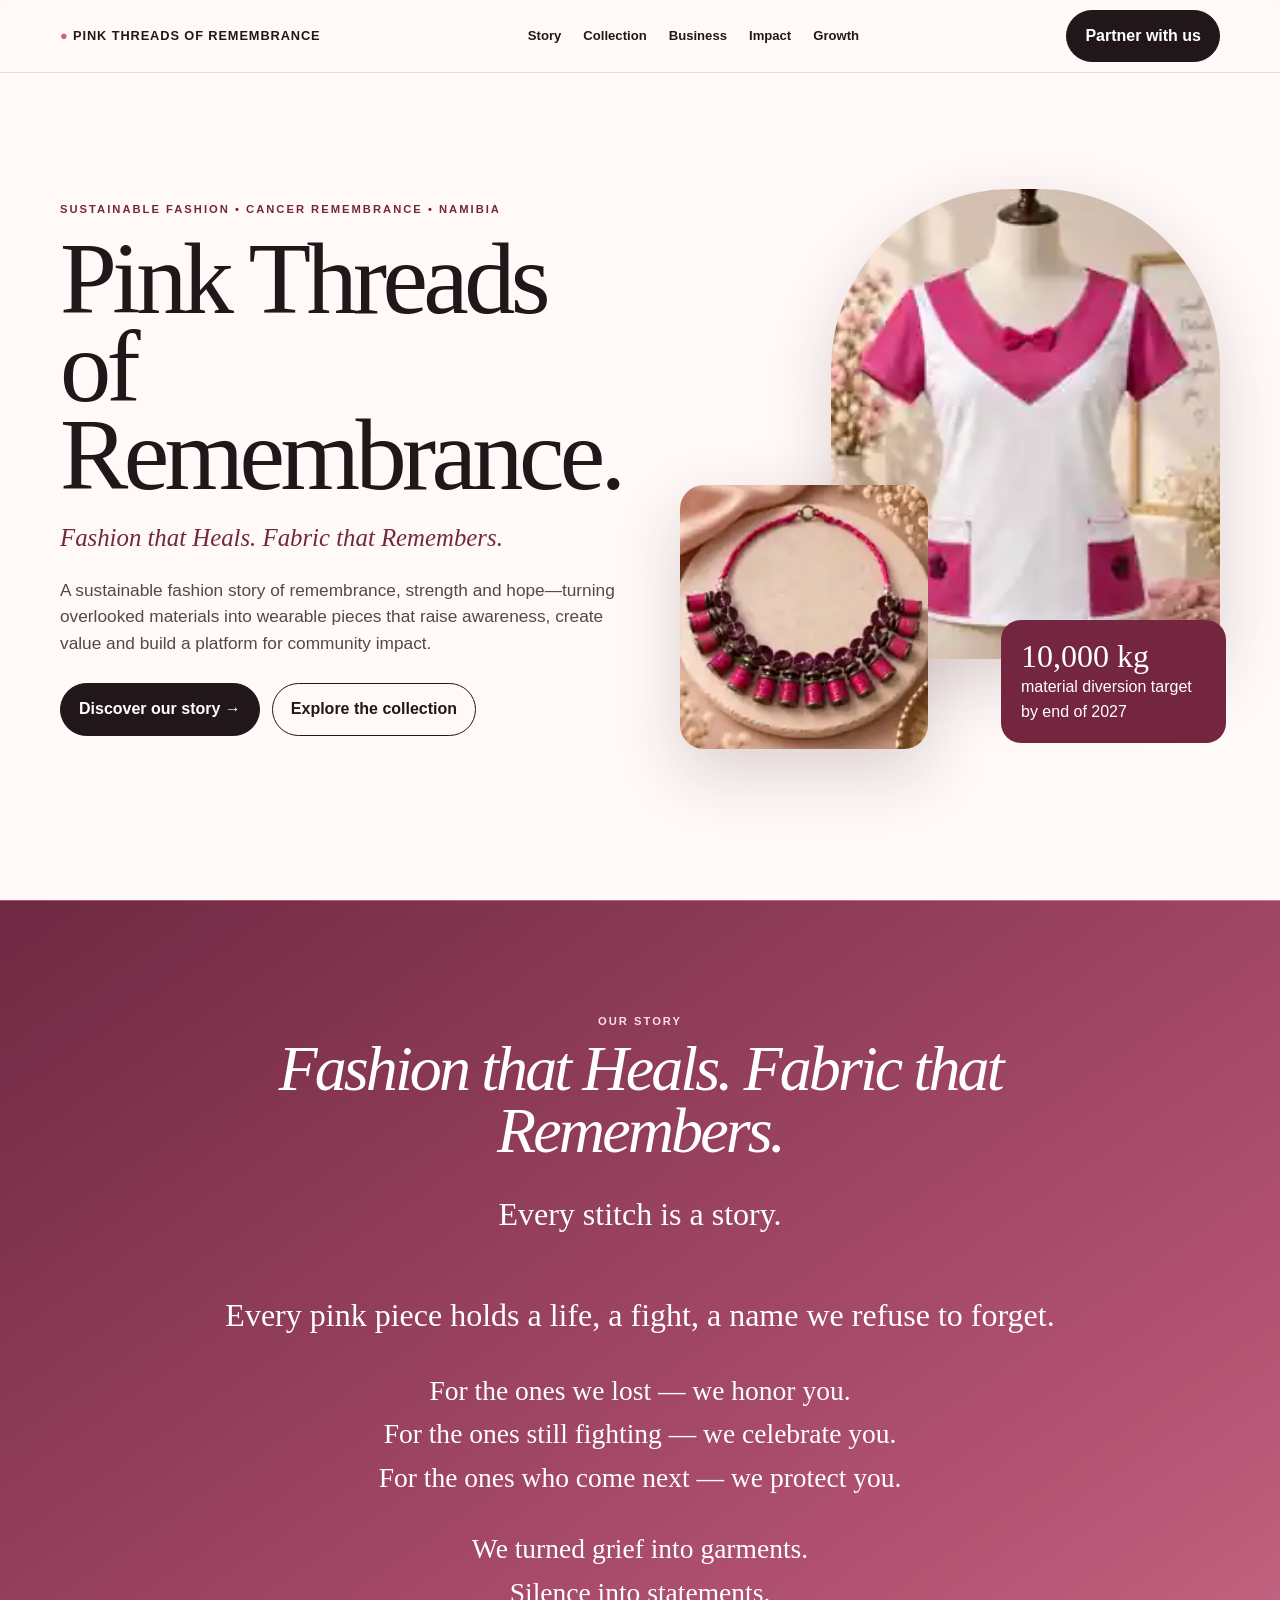
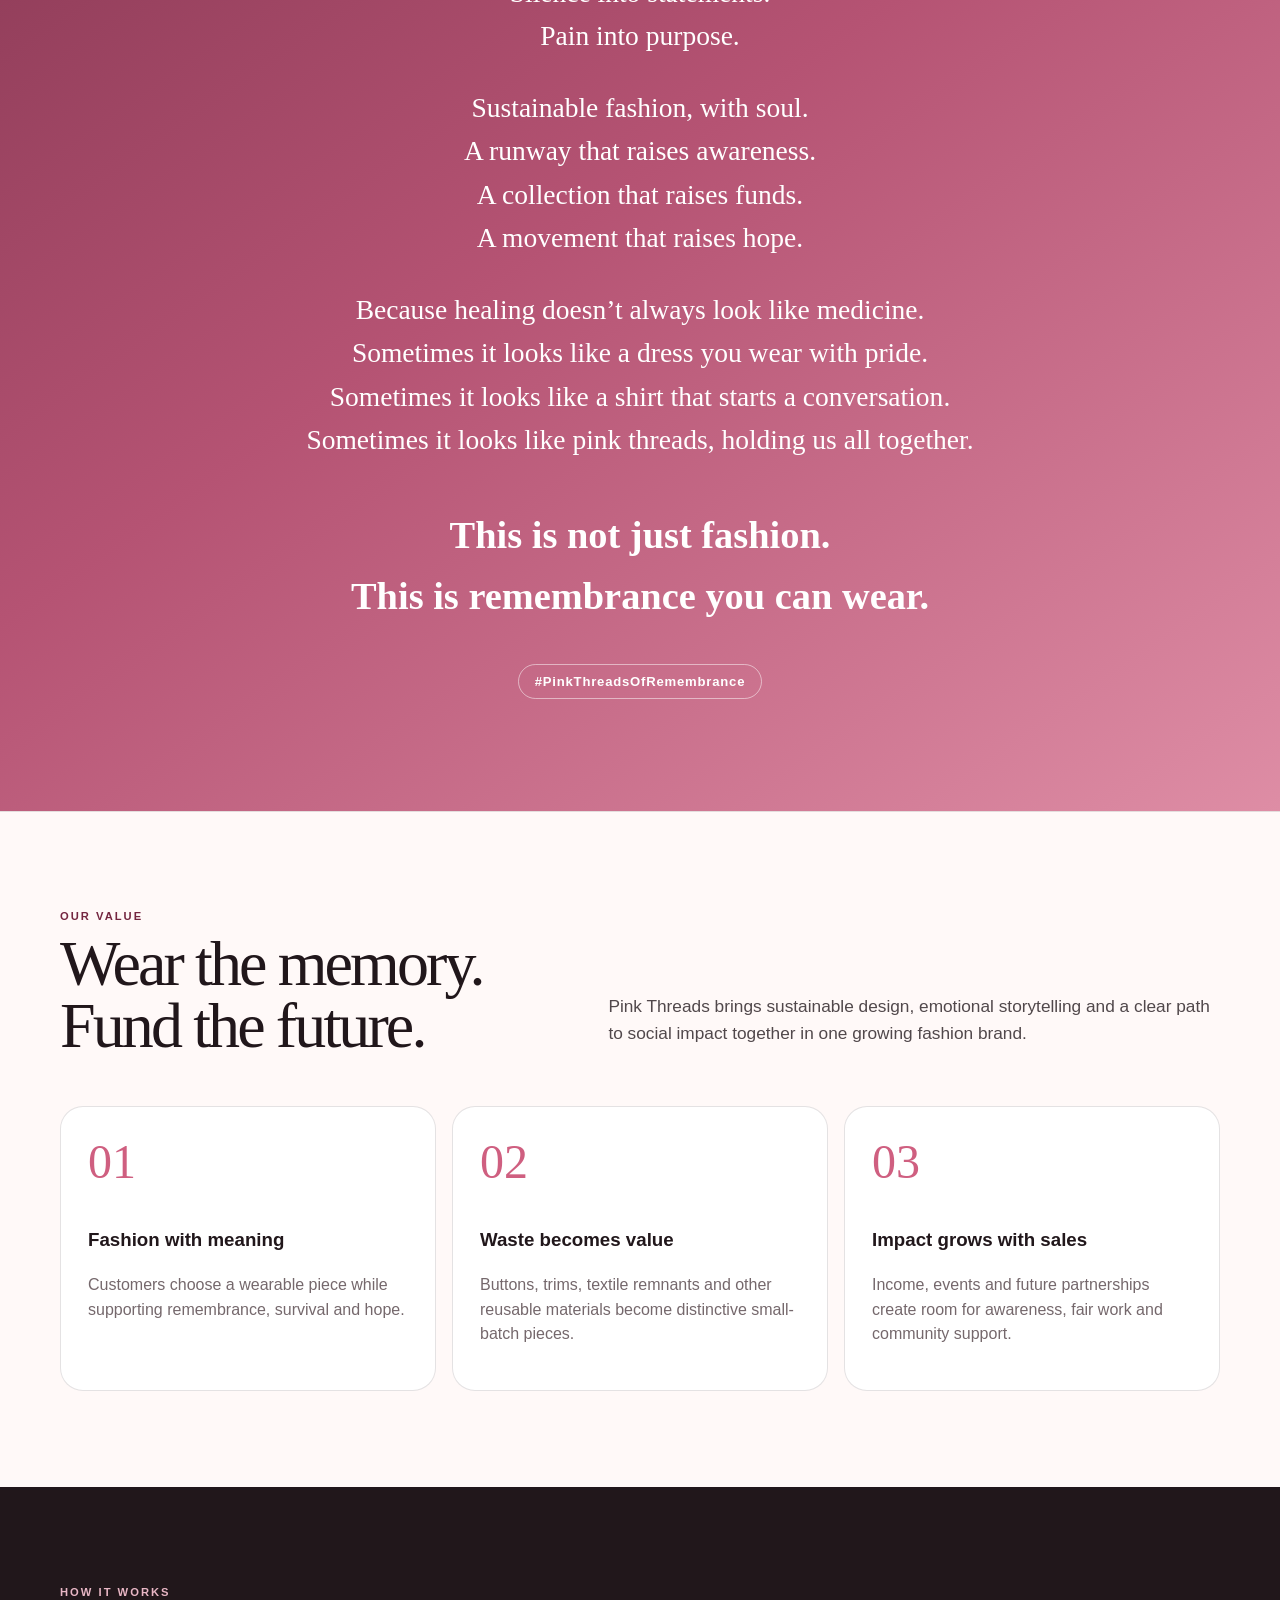
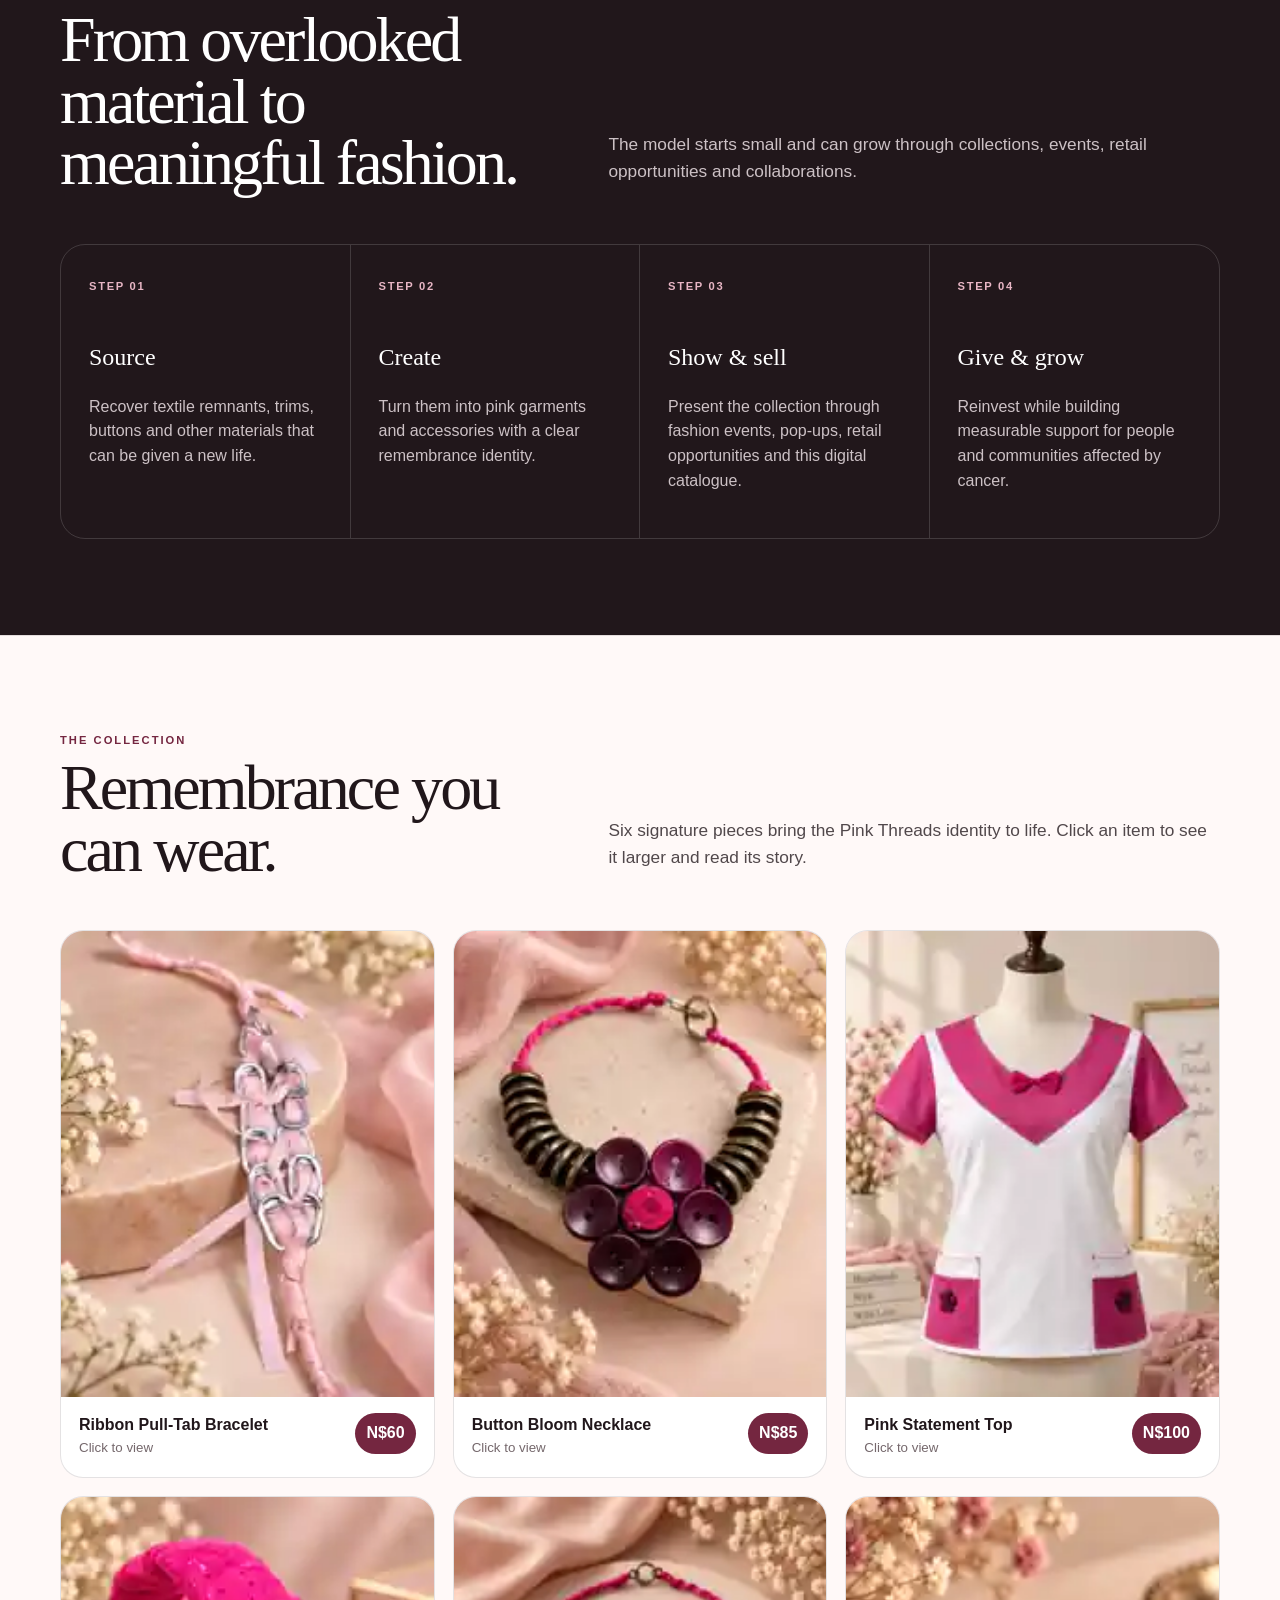
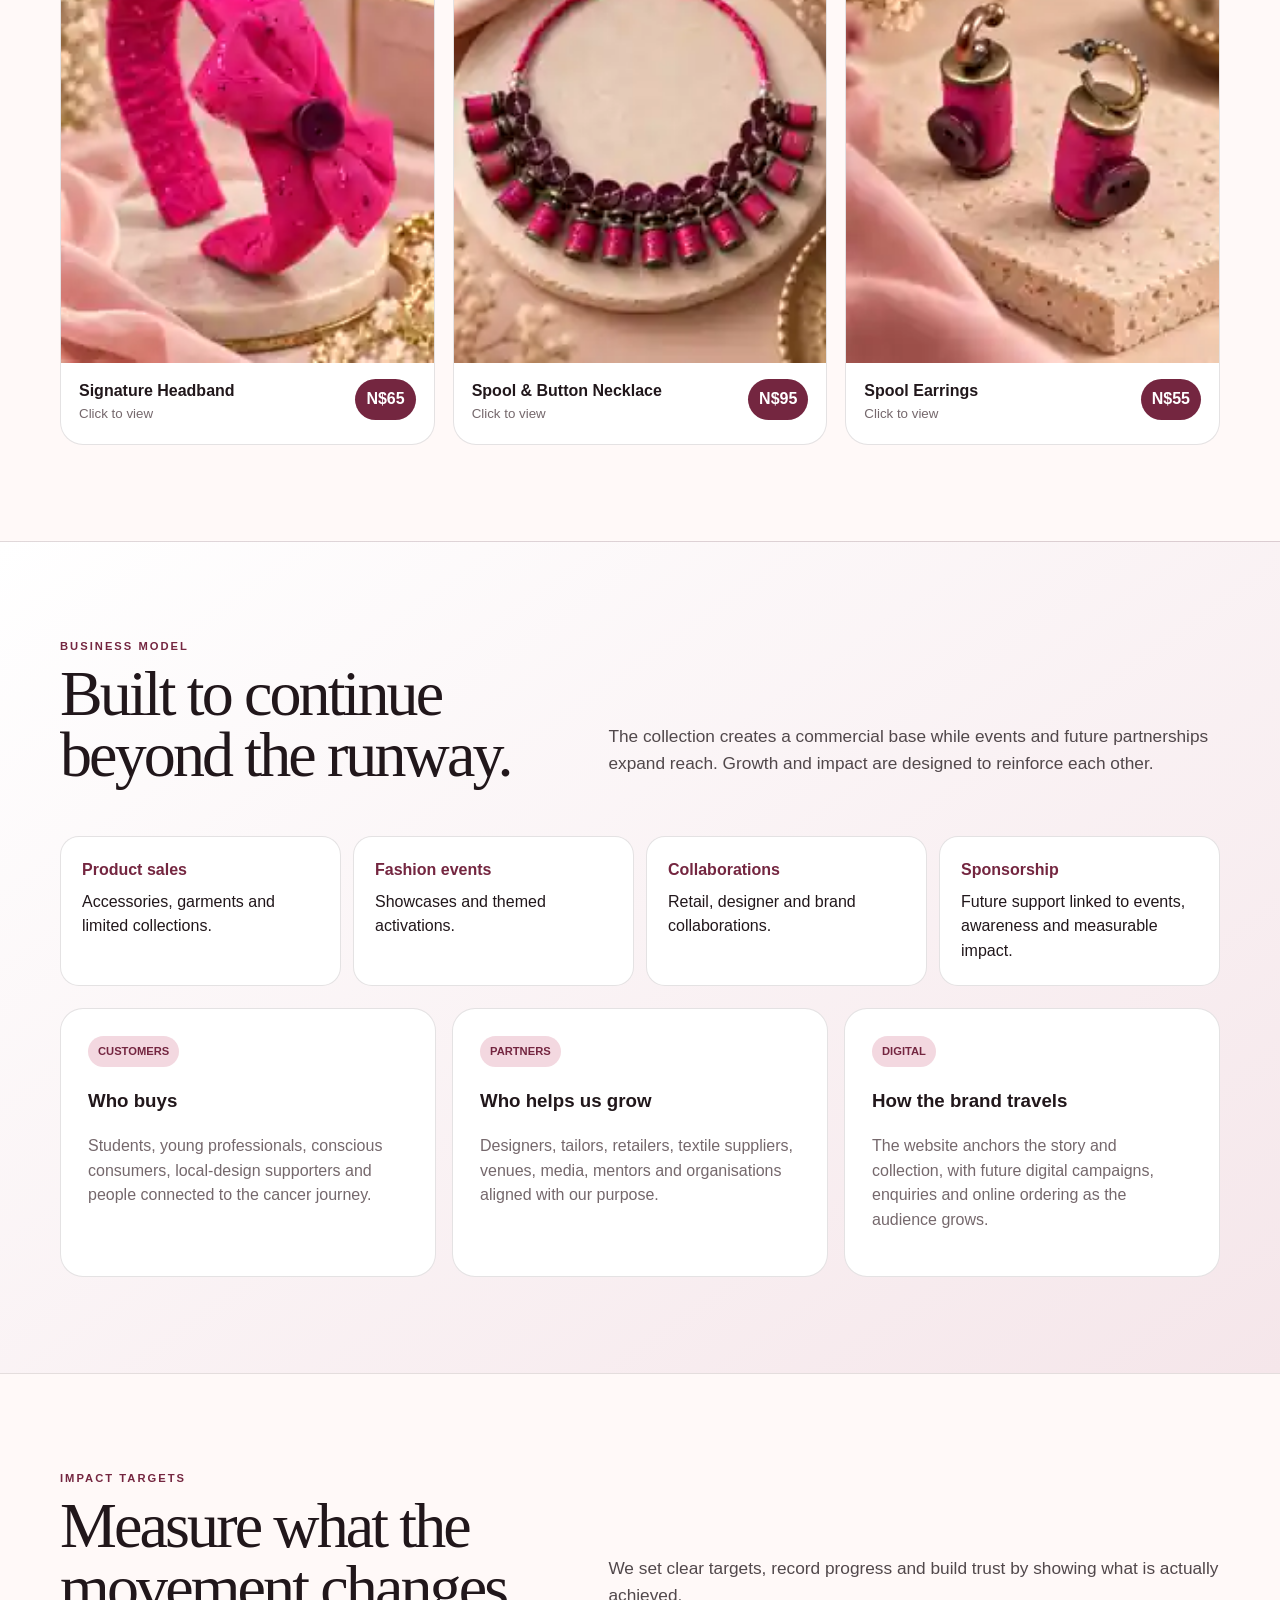
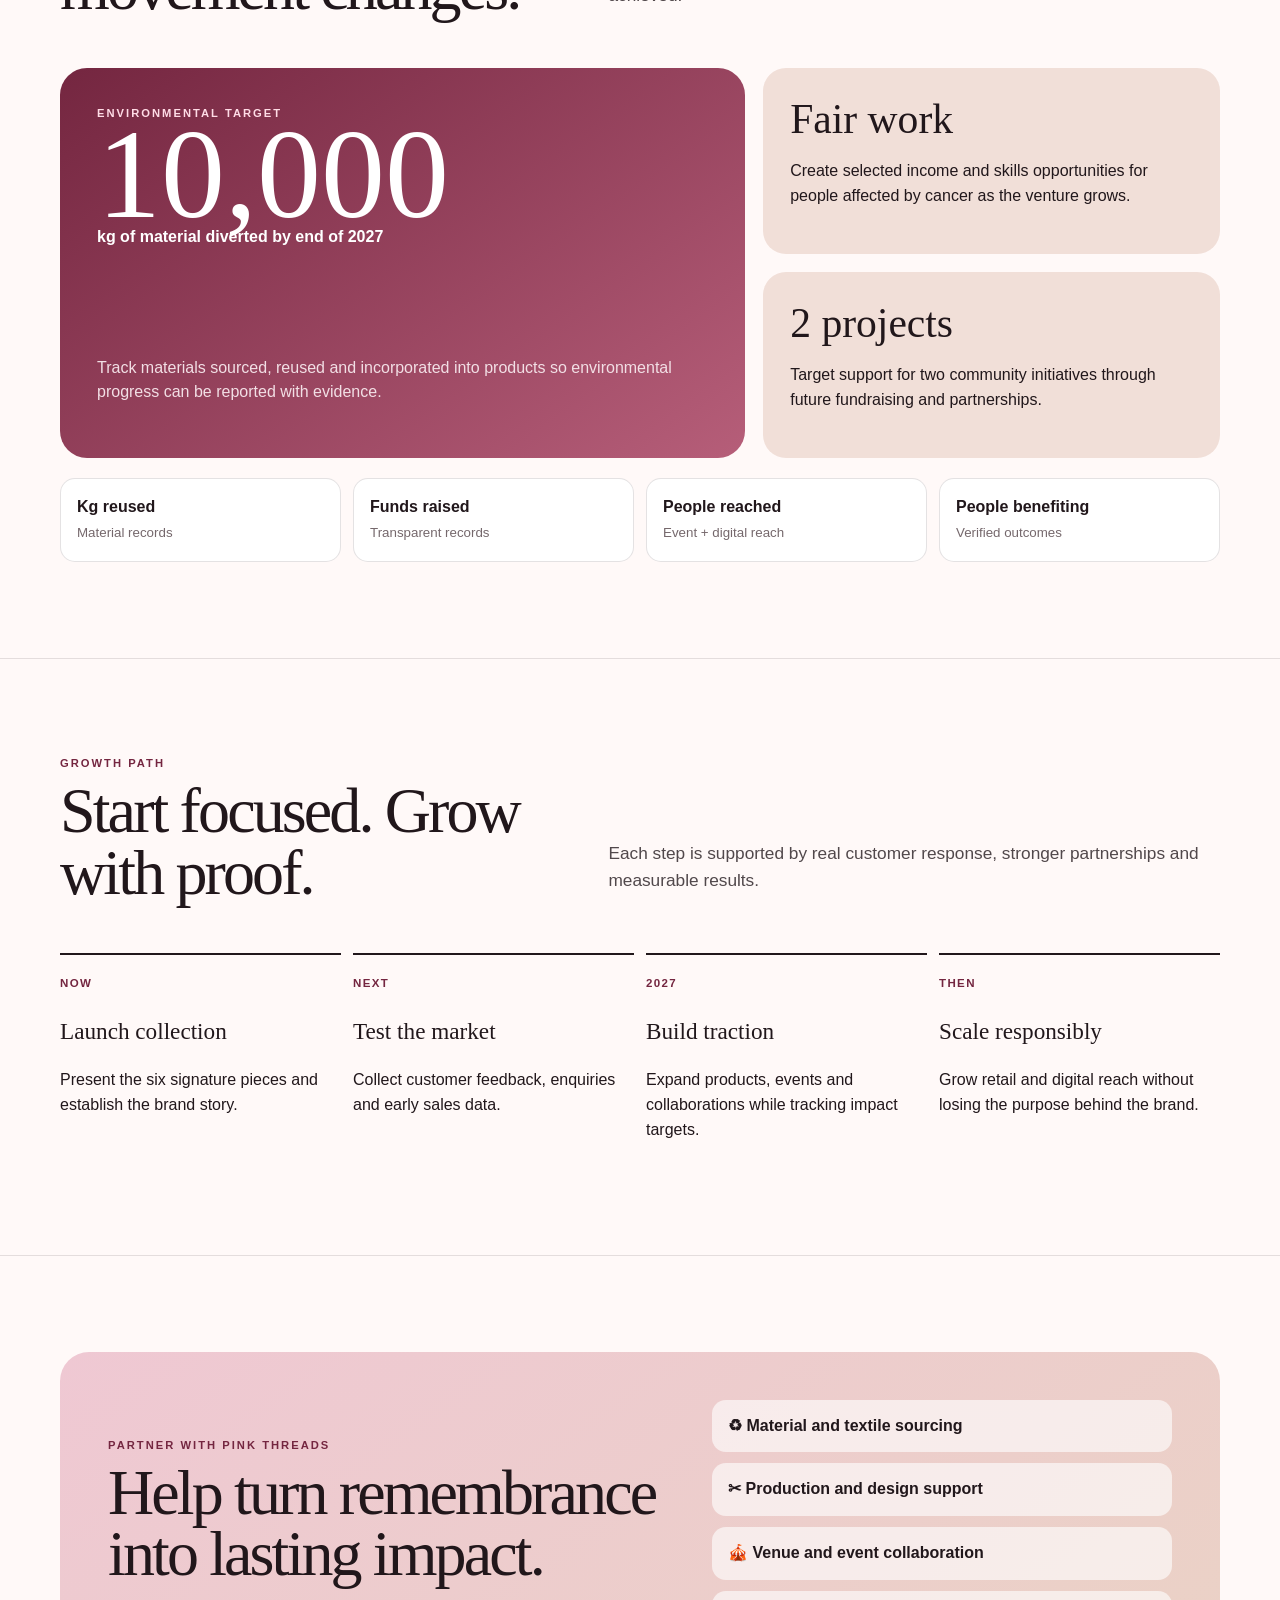
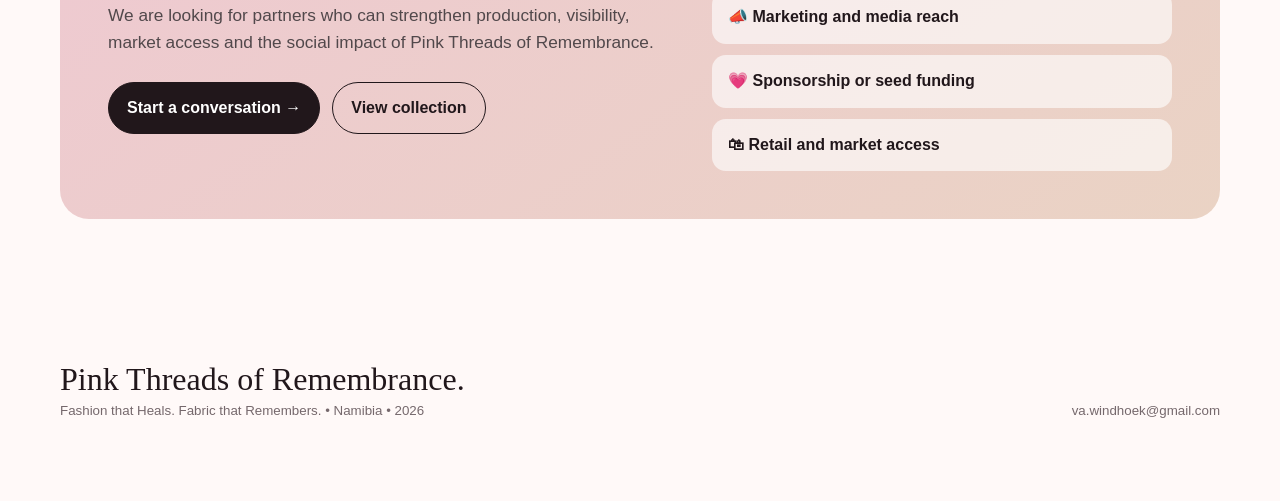
==== commit f4ca02d2: "Publish final Pink Threads website with six products" ====
--- a/pitch/index.html
+++ b/pitch/index.html
@@ -1,34 +1,36 @@
-<!DOCTYPE html>
+<!doctype html>
 <html lang="en">
 <head>
-<meta charset="utf-8"><meta name="viewport" content="width=device-width,initial-scale=1">
+<meta charset="utf-8">
+<meta name="viewport" content="width=device-width,initial-scale=1">
+<meta name="theme-color" content="#742640">
 <meta name="description" content="Pink Threads of Remembrance — Fashion that Heals. Fabric that Remembers.">
-<title>Pink Threads of Remembrance | Sustainable Fashion Namibia</title>
+<title>Pink Threads of Remembrance | Namibia</title>
 <style>
-:root{--ink:#21171b;--paper:#fff9f8;--pink:#c85f7d;--rose:#efd1da;--deep:#7d3048;--sand:#ead1c0;--muted:#74686c;--line:rgba(33,23,27,.12);--white:#fff}*{box-sizing:border-box}html{scroll-behavior:smooth}body{margin:0;background:var(--paper);color:var(--ink);font:16px/1.5 Arial,Helvetica,sans-serif}a{text-decoration:none;color:inherit}.wrap{width:min(1160px,92vw);margin:auto}.nav{position:fixed;z-index:30;top:0;left:0;right:0;background:rgba(255,249,248,.94);backdrop-filter:blur(14px);border-bottom:1px solid var(--line)}.navin{height:72px;display:flex;align-items:center;justify-content:space-between;gap:18px}.brand{font-size:.82rem;font-weight:900;letter-spacing:.06em}.dot{color:var(--pink);margin-right:7px}.links{display:flex;gap:22px;font-size:.82rem;font-weight:800}.btn,.pill{display:inline-flex;align-items:center;justify-content:center;border:1px solid var(--ink);border-radius:999px;padding:13px 18px;font-weight:900;background:transparent;cursor:pointer}.btn.dark,.pill{background:var(--ink);color:white}.hero{min-height:100vh;padding:132px 0 75px;display:grid;align-items:center}.heroGrid{display:grid;grid-template-columns:1.07fr .93fr;gap:58px;align-items:center}.eyebrow{text-transform:uppercase;letter-spacing:.18em;color:var(--deep);font-size:.71rem;font-weight:900}h1,h2{font-family:Georgia,'Times New Roman',serif;font-weight:500;letter-spacing:-.04em}h1{font-size:clamp(3.7rem,8vw,7rem);line-height:.86;margin:15px 0 21px}h2{font-size:clamp(2.5rem,5vw,4.5rem);line-height:.96;margin:8px 0}.theme{font-family:Georgia,serif;font-style:italic;font-size:1.5rem;color:var(--deep);margin:0 0 22px}.lead{font-size:1.12rem;color:#51484b;max-width:660px}.actions{display:flex;gap:12px;flex-wrap:wrap;margin-top:28px}.visual{min-height:550px;position:relative}.oval{position:absolute;right:0;top:0;width:76%;height:82%;border-radius:180px 180px 28px 28px;background:linear-gradient(160deg,#6d2e43,#d9829c 50%,#f0c9d5);box-shadow:0 24px 60px rgba(76,36,50,.18)}.dress{position:absolute;inset:14% 22% 9%;border:2px solid rgba(255,255,255,.8);border-radius:45% 45% 18% 18%}.dress:before{content:'';position:absolute;width:24%;aspect-ratio:1;border:2px solid rgba(255,255,255,.8);border-radius:50%;left:38%;top:-16%}.mini{position:absolute;left:0;bottom:0;width:45%;height:44%;border-radius:25px;background:linear-gradient(145deg,#f4d9df,#fff1f3);box-shadow:0 20px 50px rgba(76,36,50,.15)}.ribbon{position:absolute;left:25%;top:21%;font-size:6rem;color:var(--deep);font-family:Georgia,serif;transform:rotate(-8deg)}.target{position:absolute;right:-10px;bottom:0;background:var(--deep);color:#fff;padding:18px 20px;border-radius:20px;max-width:228px}.target strong{font-family:Georgia,serif;font-size:2rem;display:block}section{padding:100px 0;border-top:1px solid var(--line)}.introSec{background:linear-gradient(145deg,#7d3048,#b75c79 52%,#dc8da5);color:#fff;padding:112px 0}.introWrap{max-width:900px;margin:auto;text-align:center}.introTitle{font:italic 500 clamp(2.1rem,4.5vw,4rem) Georgia,serif;margin:0 0 42px;color:#fff}.introCopy{font-family:Georgia,'Times New Roman',serif;font-size:clamp(1.25rem,2.1vw,1.7rem);line-height:1.55}.introCopy p{margin:0 0 28px}.introCopy .strong{font-size:clamp(1.45rem,2.5vw,2rem);line-height:1.45}.introCopy .final{font-size:clamp(1.8rem,3vw,2.6rem);font-weight:600;margin-top:46px}.introHash{display:inline-block;margin-top:14px;padding:10px 17px;border:1px solid rgba(255,255,255,.45);border-radius:999px;font:900 .85rem Arial,Helvetica,sans-serif;letter-spacing:.08em}.head{display:grid;grid-template-columns:.9fr 1.1fr;gap:50px;align-items:end;margin-bottom:42px}.cards{display:grid;grid-template-columns:repeat(3,1fr);gap:16px}.card,.tile{background:#fff;border:1px solid var(--line);border-radius:24px;padding:27px}.card{min-height:240px}.num{font-family:Georgia,serif;font-size:3rem;color:var(--pink)}.card h3{margin-top:42px}.card p,.small,.tile p{color:var(--muted)}.darkSec{background:var(--ink);color:#fff}.darkSec .lead,.darkSec p{color:#cec3c7}.process{display:grid;grid-template-columns:repeat(4,1fr);border:1px solid rgba(255,255,255,.15);border-radius:26px;overflow:hidden}.step{padding:28px;min-height:230px;border-right:1px solid rgba(255,255,255,.15)}.step:last-child{border:0}.step span{font-size:.71rem;color:#e5b9c7;font-weight:900;letter-spacing:.15em}.step h3{font-family:Georgia,serif;font-size:1.55rem;font-weight:500;margin-top:48px}.marketGrid,.businessGrid,.partnerGrid,.riskGrid{display:grid;grid-template-columns:repeat(3,1fr);gap:16px}.tile h3{margin-top:0}.tag{display:inline-block;background:var(--rose);color:var(--deep);font-size:.72rem;font-weight:900;border-radius:999px;padding:7px 10px;margin-bottom:12px}.collection{display:grid;grid-template-columns:repeat(4,1fr);gap:14px}.prod{background:#fff;border:1px solid var(--line);border-radius:22px;overflow:hidden;transition:.2s}.prod:hover{transform:translateY(-4px);box-shadow:0 14px 34px rgba(76,36,50,.1)}.art{height:220px;background:linear-gradient(145deg,#f7e6eb,#e9cbd4);display:grid;place-items:center;font-size:3rem;position:relative;overflow:hidden;cursor:pointer}.prod:nth-child(even) .art{background:linear-gradient(145deg,#f5eee8,#e6cfbe)}.prodInfo{padding:16px 18px 20px;cursor:pointer}.prodInfo strong{display:block}.money{background:linear-gradient(145deg,#fff,#f5e6ea)}.revenue{display:grid;grid-template-columns:repeat(5,1fr);gap:12px}.rev{background:#fff;border:1px solid var(--line);border-radius:20px;padding:20px}.rev b{display:block;color:var(--deep);margin-bottom:7px}.returnBox{background:var(--deep);color:#fff;border-radius:28px;padding:36px;margin-top:20px}.returnGrid{display:grid;grid-template-columns:repeat(5,1fr);gap:12px;margin-top:22px}.returnItem{background:rgba(255,255,255,.1);border:1px solid rgba(255,255,255,.16);padding:17px;border-radius:16px}.marketing{display:grid;grid-template-columns:1.1fr .9fr;gap:18px}.marketingMain{background:linear-gradient(145deg,#efd0d9,#f6e8e4);border-radius:28px;padding:34px}.channelGrid{display:grid;grid-template-columns:repeat(2,1fr);gap:11px;margin-top:22px}.channel{background:rgba(255,255,255,.7);border-radius:14px;padding:14px;font-weight:800}.sdgs{display:grid;grid-template-columns:repeat(4,1fr);gap:14px;margin-top:24px}.sdg{border-radius:22px;padding:23px;background:#fff;border:1px solid var(--line)}.sdg strong{font-family:Georgia,serif;font-size:2.4rem;color:var(--deep)}.impact{display:grid;grid-template-columns:1.2fr .8fr;gap:18px;margin-top:32px}.bigImpact{background:linear-gradient(145deg,var(--deep),#b65e79);color:#fff;border-radius:28px;padding:38px;min-height:390px;display:flex;flex-direction:column;justify-content:space-between}.bigImpact .big{font-family:Georgia,serif;font-size:clamp(5rem,10vw,8.2rem);line-height:.8}.stack{display:grid;gap:18px}.ibox{background:#f0dfd8;border-radius:24px;padding:27px}.ibox strong{font-family:Georgia,serif;font-size:2.8rem;font-weight:500}.measure{display:grid;grid-template-columns:repeat(4,1fr);gap:12px;margin-top:20px}.measure div{background:#fff;border:1px solid var(--line);padding:17px;border-radius:16px}.road{display:grid;grid-template-columns:repeat(4,1fr);gap:18px}.mile{border-top:2px solid var(--ink);padding-top:16px}.mile b{color:var(--deep);font-size:.75rem;letter-spacing:.12em}.ask{background:linear-gradient(145deg,#edc5d1,var(--sand));border-radius:30px;padding:48px;display:grid;grid-template-columns:1.1fr .9fr;gap:45px}.askList{display:grid;gap:12px}.askItem{background:rgba(255,255,255,.58);padding:15px 17px;border-radius:15px;font-weight:800}.pitchbar{position:fixed;z-index:35;bottom:18px;left:50%;transform:translateX(-50%);background:rgba(33,23,27,.95);color:#fff;padding:8px 9px 8px 16px;border-radius:999px;display:flex;gap:12px;align-items:center;box-shadow:0 14px 35px rgba(0,0,0,.2);font-size:.78rem}.pitchbar button{border:0;border-radius:999px;background:#fff;color:var(--ink);padding:10px 14px;font-weight:900;cursor:pointer}.modal{position:fixed;inset:0;background:rgba(20,10,14,.65);display:none;align-items:center;justify-content:center;z-index:60;padding:20px}.modal.open{display:flex}.modalBox{background:var(--paper);max-width:680px;width:100%;border-radius:26px;padding:30px;max-height:88vh;overflow:auto}.modalTop{display:flex;justify-content:space-between;gap:20px}.close{border:0;background:var(--ink);color:#fff;border-radius:50%;width:38px;height:38px;cursor:pointer;font-size:1.25rem}.modalPhoto{width:100%;height:290px;border-radius:18px;background:linear-gradient(145deg,#f7e6eb,#e9cbd4);overflow:hidden;margin:20px 0;display:grid;place-items:center;font-size:4rem;color:var(--deep)}footer{padding:48px 0 100px}@media(max-width:950px){.links{display:none}.heroGrid,.head,.impact,.ask,.marketing{grid-template-columns:1fr}.cards,.marketGrid,.businessGrid,.partnerGrid,.riskGrid{grid-template-columns:1fr}.process{grid-template-columns:1fr 1fr}.collection{grid-template-columns:1fr 1fr}.revenue,.returnGrid{grid-template-columns:1fr 1fr}.road,.sdgs,.measure{grid-template-columns:1fr 1fr}.visual{min-height:490px}}@media(max-width:560px){.process,.collection,.revenue,.returnGrid,.road,.sdgs,.measure,.channelGrid{grid-template-columns:1fr}.visual{min-height:420px}.ask{padding:28px}.pitchbar{width:calc(100vw - 24px);justify-content:space-between}.brand{font-size:.68rem}.modalPhoto{height:230px}.introCopy{font-size:1.2rem}}
+:root{--ink:#21171b;--paper:#fff9f8;--pink:#cf5f80;--rose:#f3d8e0;--deep:#742640;--sand:#ead3c4;--muted:#75686c;--line:rgba(33,23,27,.12)}*{box-sizing:border-box}html{scroll-behavior:smooth}body{margin:0;background:var(--paper);color:var(--ink);font:16px/1.55 Arial,Helvetica,sans-serif}a{color:inherit;text-decoration:none}.wrap{width:min(1160px,92vw);margin:auto}nav{position:fixed;z-index:30;inset:0 0 auto;background:rgba(255,249,248,.93);backdrop-filter:blur(14px);border-bottom:1px solid var(--line)}nav .wrap{height:72px;display:flex;align-items:center;justify-content:space-between;gap:20px}.brand{font-size:.8rem;font-weight:900;letter-spacing:.07em}.brand i{color:var(--pink);font-style:normal}.links{display:flex;gap:22px;font-size:.82rem;font-weight:800}.pill,.btn{display:inline-flex;justify-content:center;align-items:center;padding:13px 18px;border:1px solid var(--ink);border-radius:999px;font-weight:900}.pill,.primary{background:var(--ink);color:#fff}section{padding:96px 0;border-top:1px solid var(--line)}.hero{min-height:100vh;padding-top:132px;display:grid;align-items:center}.heroGrid{display:grid;grid-template-columns:1.02fr .98fr;gap:58px;align-items:center}.eyebrow{text-transform:uppercase;letter-spacing:.18em;color:var(--deep);font-size:.7rem;font-weight:900}h1,h2{font-family:Georgia,serif;font-weight:500;letter-spacing:-.045em}h1{font-size:clamp(3.8rem,8vw,7rem);line-height:.86;margin:16px 0 20px}h2{font-size:clamp(2.6rem,5vw,4.6rem);line-height:.96;margin:8px 0}.theme{font:italic 1.55rem Georgia,serif;color:var(--deep)}.lead{font-size:1.08rem;color:#51484b;max-width:680px}.actions{display:flex;gap:12px;flex-wrap:wrap;margin-top:26px}.heroArt{height:560px;position:relative}.heroArt .big,.heroArt .small{position:absolute;overflow:hidden;box-shadow:0 24px 65px rgba(73,31,45,.18)}.heroArt img{width:100%;height:100%;object-fit:cover;display:block}.heroArt .big{right:0;top:0;width:72%;height:84%;border-radius:180px 180px 28px 28px}.heroArt .small{left:0;bottom:0;width:46%;height:47%;border-radius:24px}.target{position:absolute;right:-6px;bottom:6px;background:var(--deep);color:#fff;padding:18px 20px;border-radius:20px;max-width:225px}.target b{display:block;font:500 2rem Georgia,serif}.intro{background:linear-gradient(145deg,#6f2942,#b55373 55%,#de8da5);color:#fff;padding:112px 0}.intro .wrap{max-width:900px;text-align:center}.intro .eyebrow{color:#ffdce6}.intro h2{font-style:italic}.introText{font:500 clamp(1.25rem,2.2vw,1.72rem)/1.58 Georgia,serif}.introText p{margin:28px 0}.introText .opening{font-size:clamp(1.45rem,2.5vw,2rem)}.introText .closing{font-size:clamp(1.8rem,3vw,2.55rem);font-weight:600;margin-top:44px}.hash{display:inline-block;border:1px solid rgba(255,255,255,.5);padding:9px 16px;border-radius:999px;font:900 .82rem Arial,sans-serif;letter-spacing:.06em}.head{display:grid;grid-template-columns:.9fr 1.1fr;gap:48px;align-items:end;margin-bottom:42px}.grid3{display:grid;grid-template-columns:repeat(3,1fr);gap:16px}.card,.tile{background:#fff;border:1px solid var(--line);border-radius:23px;padding:27px}.num{font:500 3rem Georgia,serif;color:var(--pink)}.card h3{margin-top:36px}.card p,.tile p,small{color:var(--muted)}.dark{background:var(--ink);color:#fff}.dark .lead,.dark p{color:#ccc1c5}.process{display:grid;grid-template-columns:repeat(4,1fr);border:1px solid rgba(255,255,255,.15);border-radius:25px;overflow:hidden}.step{padding:28px;min-height:235px;border-right:1px solid rgba(255,255,255,.15)}.step:last-child{border:0}.step>span{font-size:.7rem;letter-spacing:.15em;color:#e8b6c5;font-weight:900}.step h3{font:500 1.5rem Georgia,serif;margin-top:46px}.collection{display:grid;grid-template-columns:repeat(3,1fr);gap:18px}.product{background:#fff;border:1px solid var(--line);border-radius:23px;overflow:hidden;cursor:pointer;transition:.2s;outline:none}.product:hover,.product:focus{transform:translateY(-4px);box-shadow:0 16px 38px rgba(76,36,50,.12)}.product>img{width:100%;aspect-ratio:4/5;object-fit:cover;display:block;background:var(--rose)}.product>div{padding:16px 18px 19px;display:flex;justify-content:space-between;gap:12px;align-items:flex-start}.product span b,.product small{display:block}.product strong{background:var(--deep);color:#fff;border-radius:999px;padding:8px 11px;white-space:nowrap}.business{background:linear-gradient(145deg,#fff,#f5e6ea)}.streams{display:grid;grid-template-columns:repeat(4,1fr);gap:12px}.stream{background:#fff;border:1px solid var(--line);border-radius:19px;padding:21px}.stream b{display:block;color:var(--deep);margin-bottom:7px}.tag{display:inline-block;background:var(--rose);color:var(--deep);font-size:.7rem;font-weight:900;padding:7px 10px;border-radius:999px}.impact{display:grid;grid-template-columns:1.2fr .8fr;gap:18px}.impactMain{background:linear-gradient(145deg,var(--deep),#b65e79);color:#fff;border-radius:27px;padding:37px;min-height:390px;display:flex;flex-direction:column;justify-content:space-between}.impactMain .big{font:500 clamp(5rem,10vw,8rem)/.8 Georgia,serif}.impactMain p{color:#f2dfe5}.stack{display:grid;gap:18px}.impactBox{background:#f1dfd8;border-radius:23px;padding:27px}.impactBox strong{display:block;font:500 2.6rem Georgia,serif}.measure,.road{display:grid;grid-template-columns:repeat(4,1fr);gap:12px;margin-top:20px}.measure div{background:#fff;border:1px solid var(--line);border-radius:15px;padding:16px}.mile{border-top:2px solid var(--ink);padding-top:15px}.mile b{font-size:.72rem;letter-spacing:.12em;color:var(--deep)}.mile h3{font:500 1.45rem Georgia,serif}.ask{background:linear-gradient(145deg,#efc8d3,var(--sand));border-radius:29px;padding:48px;display:grid;grid-template-columns:1.1fr .9fr;gap:42px;align-items:center}.askList{display:grid;gap:11px}.askItem{background:rgba(255,255,255,.62);padding:14px 16px;border-radius:14px;font-weight:800}footer{padding:46px 0 78px}footer .wrap{display:flex;justify-content:space-between;align-items:end;gap:25px}.footerTitle{font:500 2rem Georgia,serif}.modal{position:fixed;z-index:60;inset:0;background:rgba(23,10,15,.68);display:none;align-items:center;justify-content:center;padding:20px}.modal.open{display:flex}.modalBox{width:min(720px,96vw);max-height:90vh;overflow:auto;background:var(--paper);border-radius:25px;padding:27px}.modalTop{display:flex;justify-content:space-between;gap:18px}.close{border:0;background:var(--ink);color:#fff;width:38px;height:38px;border-radius:50%;font-size:1.3rem;cursor:pointer}.modalBox img{width:100%;height:360px;object-fit:cover;border-radius:17px;background:var(--rose);margin:18px 0}.modalPrice{font-weight:900;color:var(--deep);font-size:1.2rem}@media(max-width:900px){.links{display:none}.heroGrid,.head,.impact,.ask{grid-template-columns:1fr}.grid3{grid-template-columns:1fr}.process{grid-template-columns:1fr 1fr}.collection{grid-template-columns:1fr 1fr}.streams,.road,.measure{grid-template-columns:1fr 1fr}}@media(max-width:560px){.heroArt{height:420px}.process,.collection,.streams,.road,.measure{grid-template-columns:1fr}.ask{padding:27px}footer .wrap{display:grid}}
 </style>
 </head>
 <body>
-<nav class="nav"><div class="wrap navin"><div class="brand"><span class="dot">●</span>PINK THREADS OF REMEMBRANCE</div><div class="links"><a href="#vision">Vision</a><a href="#market">Market</a><a href="#business">Business</a><a href="#impact">Impact</a><a href="#plan">Roadmap</a></div><a class="pill" href="#ask">Partner with us</a></div></nav>
+<nav><div class="wrap"><div class="brand"><i>●</i> PINK THREADS OF REMEMBRANCE</div><div class="links"><a href="#story">Story</a><a href="#collection">Collection</a><a href="#business">Business</a><a href="#impact">Impact</a><a href="#growth">Growth</a></div><a class="pill" href="#partner">Partner with us</a></div></nav>
 <main>
-<section class="hero"><div class="wrap heroGrid"><div><div class="eyebrow">Sustainable fashion • cancer remembrance • Namibia</div><h1>Pink Threads<br>of Remembrance.</h1><p class="theme">Fashion that Heals. Fabric that Remembers.</p><p class="lead">A sustainable fashion story of remembrance, strength and hope.</p><div class="actions"><a class="btn dark" href="#intro">Discover our story →</a><a class="btn" href="#collection">Explore the collection</a></div></div><div class="visual"><div class="oval"><div class="dress"></div></div><div class="mini"><div class="ribbon">🎗</div></div><div class="target"><strong>10,000 kg</strong>material diversion target by end of 2027</div></div></div></section>
-<section class="introSec" id="intro"><div class="wrap"><div class="introWrap"><div class="eyebrow" style="color:#ffdce6">Our story</div><h2 class="introTitle">Fashion that Heals. Fabric that Remembers.</h2><div class="introCopy"><p class="strong">Every stitch is a story.<br><br>Every pink piece holds a life, a fight, a name we refuse to forget.</p><p>For the ones we lost — we honor you.<br>For the ones still fighting — we celebrate you.<br>For the ones who come next — we protect you.</p><p>We turned grief into garments.<br>Silence into statements.<br>Pain into purpose.</p><p>Sustainable fashion, with soul.<br>A runway that raises awareness.<br>A collection that raises funds.<br>A movement that raises hope.</p><p>Because healing doesn’t always look like medicine.<br>Sometimes it looks like a dress you wear with pride.<br>Sometimes it looks like a shirt that starts a conversation.<br>Sometimes it looks like pink threads, holding us all together.</p><p class="final">This is not just fashion.<br>This is remembrance you can wear.</p><span class="introHash">#PinkThreadsOfRemembrance</span></div></div></div></section>
-<section id="vision"><div class="wrap"><div class="head"><div><div class="eyebrow">01 • Vision & value proposition</div><h2>Wear the memory. Fund the future.</h2></div><p class="lead"><b>Vision:</b> to grow a recognisable Namibian circular-fashion platform where fashion, remembrance and cancer awareness create both commercial and community value.</p></div><div class="cards"><div class="card"><div class="num">01</div><h3>Fashion with meaning</h3><p>Customers do not only buy an item; they support a story of remembrance, survival and hope.</p></div><div class="card"><div class="num">02</div><h3>Waste becomes value</h3><p>Upcycled, organic and thrifted materials reduce waste while creating distinctive small-batch fashion pieces.</p></div><div class="card"><div class="num">03</div><h3>Impact built into the model</h3><p>Fashion shows, donations, sales and partnerships create a platform to raise funds and awareness for cancer-related community support.</p></div></div></div></section>
-<section class="darkSec"><div class="wrap"><div class="head"><div><div class="eyebrow" style="color:#e6b1c1">02 • How it works</div><h2>One garment. Four layers of value.</h2></div><p class="lead">The runway launches the story, while the brand continues through product sales, partnerships, community activations and digital engagement.</p></div><div class="process"><div class="step"><span>STEP 01</span><h3>Source</h3><p>Collect usable offcuts, thrifted textiles, surplus fabrics and responsibly sourced materials.</p></div><div class="step"><span>STEP 02</span><h3>Create</h3><p>Design pink garments and accessories that carry a remembrance or survivor story.</p></div><div class="step"><span>STEP 03</span><h3>Show & sell</h3><p>Connect with audiences through fashion shows, pop-ups, digital channels and the online collection.</p></div><div class="step"><span>STEP 04</span><h3>Give & grow</h3><p>Raise awareness, support agreed cancer-related initiatives and reinvest commercial income to grow responsibly.</p></div></div></div></section>
-<section id="market"><div class="wrap"><div class="head"><div><div class="eyebrow">03 • Our market</div><h2>Three audiences. One shared cause.</h2></div><p class="lead">Pink Threads connects the people who buy, the organisations that support, and the communities that benefit.</p></div><div class="marketGrid"><div class="tile"><span class="tag">CUSTOMERS</span><h3>Conscious fashion buyers</h3><p>Students, young professionals, fashion-conscious consumers, supporters of local design and buyers who value products with a social story.</p></div><div class="tile"><span class="tag">AUDIENCE & FUNDERS</span><h3>Community + sponsors</h3><p>Community audiences, companies, retailers, media, influencers, CSR/ESG teams and people personally affected by cancer.</p></div><div class="tile"><span class="tag">BENEFICIARIES</span><h3>People and communities</h3><p>Cancer survivors, affected families and selected community initiatives. The Cancer Association of Namibia is a potential beneficiary or partner, subject to formal agreement.</p></div></div><div id="collection" style="margin-top:70px"><div class="head"><div><div class="eyebrow">The collection</div><h2>The products make the story tangible.</h2></div><p class="lead">Explore each piece to discover the story behind the design, the materials and the purpose it carries.</p></div><div class="collection" id="grid"></div></div></div></section>
-<section id="business" class="money"><div class="wrap"><div class="head"><div><div class="eyebrow">04 • Revenue, funding & business model</div><h2>Beyond one fashion show.</h2></div><p class="lead">The runway is a launch platform—not the whole business. Pink Threads can continue through recurring product sales, events, collaborations and a growing digital collection.</p></div><div class="revenue"><div class="rev"><b>Product sales</b>Accessories, garments and limited collections.</div><div class="rev"><b>Event tickets</b>Future fashion shows and themed activations.</div><div class="rev"><b>Sponsorship</b>Corporate support for collections, events or impact campaigns.</div><div class="rev"><b>Donations</b>Voluntary fundraising during shows, events and digital campaigns.</div><div class="rev"><b>Collaborations</b>Branded collections, retailer partnerships and custom campaigns.</div></div><div class="businessGrid" style="margin-top:24px"><div class="tile"><span class="tag">BUSINESS MODEL</span><h3>Create → Sell → Reinvest</h3><p>Earn commercial income from products and collaborations, cover operating costs, reinvest in new collections and allocate agreed fundraising proceeds transparently.</p></div><div class="tile"><span class="tag">DIGITAL MODEL</span><h3>Website + online collection</h3><p>Use the website to tell product stories, show available pieces, receive enquiries, promote events and later support online ordering.</p></div><div class="tile"><span class="tag">INNOVATION</span><h3>Phygital fashion</h3><p>Combine physical fashion experiences with QR-linked stories, social content, online product viewing, digital donations and future e-commerce.</p></div></div><div class="returnBox"><div class="eyebrow" style="color:#ffdce6">What sponsors and investors get</div><h2 style="font-size:3rem;margin-top:8px">Return is more than money.</h2><div class="returnGrid"><div class="returnItem"><b>Brand exposure</b><br>Logo, event and digital visibility.</div><div class="returnItem"><b>ESG / CSR value</b><br>Visible social and environmental contribution.</div><div class="returnItem"><b>Publicity</b><br>Media and storytelling opportunities.</div><div class="returnItem"><b>Audience access</b><br>Engagement with consumers and community.</div><div class="returnItem"><b>Commercial upside</b><br>Potential collaboration and future sales growth.</div></div></div></div></section>
-<section><div class="wrap"><div class="head"><div><div class="eyebrow">05 • Marketing, partners & community</div><h2>Make the story impossible to ignore.</h2></div><p class="lead">Marketing sells the product, but storytelling earns attention. Every item connects sustainability, remembrance and measurable impact.</p></div><div class="marketing"><div class="marketingMain"><span class="tag">WEAR THE MEMORY</span><h3>Our campaign</h3><div class="channelGrid"><div class="channel">Instagram & TikTok</div><div class="channel">WhatsApp sharing</div><div class="channel">Community activations</div><div class="channel">Influencer styling</div><div class="channel">Radio / local media</div><div class="channel">Business & sponsor networks</div></div></div><div class="tile"><span class="tag">CONTENT</span><h3>What we share</h3><p>Behind-the-scenes making, before-and-after upcycling, respectful storytelling with consent, collection launches, sponsor features, fundraising updates and verified impact results.</p></div></div><div class="partnerGrid" style="margin-top:20px"><div class="tile"><span class="tag">PARTNERS WE SEEK</span><h3>Who we work with</h3><p>Local designers and tailors, thrift stores, textile suppliers, education partners, retailers, event venues, media, influencers, NGOs, community groups and relevant public institutions.</p></div><div class="tile"><span class="tag">OUR ECOSYSTEM</span><h3>Who has a stake</h3><p>Customers, makers, sponsors, donors, beneficiaries, event attendees, suppliers, media, community organisations and potential retail partners.</p></div><div class="tile"><span class="tag">TRUST</span><h3>How we protect it</h3><p>Written partner agreements, clear donation records, consent for personal stories, sponsor reporting and separation of business income from charitable funds.</p></div></div></div></section>
-<section id="impact"><div class="wrap"><div class="head"><div><div class="eyebrow">06 • Sustainability & measurable impact</div><h2>Environmental. Social. Economic.</h2></div><p class="lead">Sustainability is not a slogan: we track material inputs, waste avoided, funds raised, people reached and community support delivered.</p></div><div class="sdgs"><div class="sdg"><strong>SDG 3</strong><h3>Good Health & Well-being</h3><p>Cancer awareness and support.</p></div><div class="sdg"><strong>SDG 8</strong><h3>Decent Work</h3><p>Fair income and skills opportunities as the venture grows.</p></div><div class="sdg"><strong>SDG 12</strong><h3>Responsible Consumption</h3><p>Upcycling, reuse, reduced textile waste and responsible packaging.</p></div><div class="sdg"><strong>SDG 17</strong><h3>Partnerships</h3><p>Businesses, NGOs, designers, media and community collaboration.</p></div></div><div class="impact"><div class="bigImpact"><div><div class="eyebrow" style="color:#f8dae4">Environmental target</div><div class="big">10,000</div><div style="font-weight:900;font-size:1.1rem">kg of material diverted by end of 2027</div></div><p>Track kilograms sourced and reused, percentage of offcuts used, packaging type and transport choices.</p></div><div class="stack"><div class="ibox"><strong>2 projects</strong><p>Target support for two community initiatives as the platform develops.</p></div><div class="ibox"><strong>Impact proof</strong><p>Record donations, beneficiaries, reach, jobs and income opportunities, and material diversion.</p></div></div></div><div class="measure"><div><b>Kg reused</b><br><span class="small">Material records</span></div><div><b>Funds raised</b><br><span class="small">Donation ledger</span></div><div><b>People reached</b><br><span class="small">Event + digital analytics</span></div><div><b>People benefiting</b><br><span class="small">Partner verification</span></div></div><div class="riskGrid" style="margin-top:28px"><div class="tile"><span class="tag">RISK</span><h3>Greenwashing</h3><p><b>Control:</b> publish real material and impact figures; do not claim achievements before they occur.</p></div><div class="tile"><span class="tag">RISK</span><h3>Donation trust</h3><p><b>Control:</b> separate donation records, receipts and agreed beneficiary reporting.</p></div><div class="tile"><span class="tag">RISK</span><h3>Supply & quality</h3><p><b>Control:</b> multiple material sources, quality checks and small-batch production.</p></div><div class="tile"><span class="tag">RISK</span><h3>Low demand</h3><p><b>Control:</b> customer testing, pre-orders, social feedback and limited runs.</p></div><div class="tile"><span class="tag">RISK</span><h3>Sensitive stories</h3><p><b>Control:</b> informed consent and respectful survivor/family storytelling.</p></div><div class="tile"><span class="tag">RISK</span><h3>Event delivery</h3><p><b>Control:</b> clear responsibilities, timelines and backup venue/technical plans.</p></div></div></div></section>
-<section id="plan"><div class="wrap"><div class="head"><div><div class="eyebrow">07 • Growth roadmap</div><h2>From first collection to lasting impact.</h2></div><p class="lead">Our growth path moves from the first collection to validated demand, stronger partnerships and measurable community impact.</p></div><div class="road"><div class="mile"><b>PHASE 1</b><h3>First collection</h3><p>Complete the first pieces, photography, costing and the Pink Threads brand story.</p></div><div class="mile"><b>PHASE 2</b><h3>Build demand</h3><p>Test product interest, collect customer feedback, grow partnerships and strengthen the event concept.</p></div><div class="mile"><b>PHASE 3</b><h3>Activate</h3><p>Run fashion activations, sell selected pieces, raise funds and measure audience reach.</p></div><div class="mile"><b>PHASE 4</b><h3>Scale</h3><p>Expand the collection, partnerships, online presence and measurable community impact.</p></div></div></div></section>
-<section id="ask"><div class="wrap"><div class="ask"><div><div class="eyebrow">08 • Partnership</div><h2>Back a fashion story people can wear, remember and measure.</h2><p class="lead">We are seeking support to grow Pink Threads into a credible, sustainable fashion platform with lasting social and environmental value.</p></div><div class="askList"><div class="askItem">♻ Materials and textile sourcing</div><div class="askItem">✂ Production, tailoring and design skills</div><div class="askItem">🎪 Venue, staging and event support</div><div class="askItem">📣 Marketing, media and influencer reach</div><div class="askItem">💗 Sponsorship / seed funding</div><div class="askItem">🛍 Retail and online-market access</div></div></div></div></section>
+<section class="hero"><div class="wrap heroGrid"><div><div class="eyebrow">Sustainable fashion • cancer remembrance • Namibia</div><h1>Pink Threads<br>of Remembrance.</h1><p class="theme">Fashion that Heals. Fabric that Remembers.</p><p class="lead">A sustainable fashion story of remembrance, strength and hope—turning overlooked materials into wearable pieces that raise awareness, create value and build a platform for community impact.</p><div class="actions"><a class="btn primary" href="#story">Discover our story →</a><a class="btn" href="#collection">Explore the collection</a></div></div><div class="heroArt"><div class="big"><img src="media/statement-top.svg" alt="Pink statement top"></div><div class="small"><img src="media/spool-necklace.svg" alt="Spool and button necklace"></div><div class="target"><b>10,000 kg</b>material diversion target by end of 2027</div></div></div></section>
+<section class="intro" id="story"><div class="wrap"><div class="eyebrow">Our story</div><h2>Fashion that Heals. Fabric that Remembers.</h2><div class="introText"><p class="opening">Every stitch is a story.<br><br>Every pink piece holds a life, a fight, a name we refuse to forget.</p><p>For the ones we lost — we honor you.<br>For the ones still fighting — we celebrate you.<br>For the ones who come next — we protect you.</p><p>We turned grief into garments.<br>Silence into statements.<br>Pain into purpose.</p><p>Sustainable fashion, with soul.<br>A runway that raises awareness.<br>A collection that raises funds.<br>A movement that raises hope.</p><p>Because healing doesn’t always look like medicine.<br>Sometimes it looks like a dress you wear with pride.<br>Sometimes it looks like a shirt that starts a conversation.<br>Sometimes it looks like pink threads, holding us all together.</p><p class="closing">This is not just fashion.<br>This is remembrance you can wear.</p><span class="hash">#PinkThreadsOfRemembrance</span></div></div></section>
+<section><div class="wrap"><div class="head"><div><div class="eyebrow">Our value</div><h2>Wear the memory. Fund the future.</h2></div><p class="lead">Pink Threads brings sustainable design, emotional storytelling and a clear path to social impact together in one growing fashion brand.</p></div><div class="grid3"><div class="card"><div class="num">01</div><h3>Fashion with meaning</h3><p>Customers choose a wearable piece while supporting remembrance, survival and hope.</p></div><div class="card"><div class="num">02</div><h3>Waste becomes value</h3><p>Buttons, trims, textile remnants and other reusable materials become distinctive small-batch pieces.</p></div><div class="card"><div class="num">03</div><h3>Impact grows with sales</h3><p>Income, events and future partnerships create room for awareness, fair work and community support.</p></div></div></div></section>
+<section class="dark"><div class="wrap"><div class="head"><div><div class="eyebrow" style="color:#e8b6c5">How it works</div><h2>From overlooked material to meaningful fashion.</h2></div><p class="lead">The model starts small and can grow through collections, events, retail opportunities and collaborations.</p></div><div class="process"><div class="step"><span>STEP 01</span><h3>Source</h3><p>Recover textile remnants, trims, buttons and other materials that can be given a new life.</p></div><div class="step"><span>STEP 02</span><h3>Create</h3><p>Turn them into pink garments and accessories with a clear remembrance identity.</p></div><div class="step"><span>STEP 03</span><h3>Show & sell</h3><p>Present the collection through fashion events, pop-ups, retail opportunities and this digital catalogue.</p></div><div class="step"><span>STEP 04</span><h3>Give & grow</h3><p>Reinvest while building measurable support for people and communities affected by cancer.</p></div></div></div></section>
+<section id="collection"><div class="wrap"><div class="head"><div><div class="eyebrow">The collection</div><h2>Remembrance you can wear.</h2></div><p class="lead">Six signature pieces bring the Pink Threads identity to life. Click an item to see it larger and read its story.</p></div><div class="collection">
+<article class="product" tabindex="0" data-name="Ribbon Pull-Tab Bracelet" data-price="N$60" data-img="media/bracelet.svg" data-desc="Interwoven pull tabs and pink ribbon turn an everyday material into a light statement piece with meaning."><img src="media/bracelet.svg" alt="Ribbon Pull-Tab Bracelet"><div><span><b>Ribbon Pull-Tab Bracelet</b><small>Click to view</small></span><strong>N$60</strong></div></article>
+<article class="product" tabindex="0" data-name="Button Bloom Necklace" data-price="N$85" data-img="media/button-necklace.svg" data-desc="A bold button-flower necklace with bronze-tone rings and pink cord, designed around colour and remembrance."><img src="media/button-necklace.svg" alt="Button Bloom Necklace"><div><span><b>Button Bloom Necklace</b><small>Click to view</small></span><strong>N$85</strong></div></article>
+<article class="product" tabindex="0" data-name="Pink Statement Top" data-price="N$100" data-img="media/statement-top.svg" data-desc="A pink-and-white statement top with button details, created to spark conversations around strength, hope and awareness."><img src="media/statement-top.svg" alt="Pink Statement Top"><div><span><b>Pink Statement Top</b><small>Click to view</small></span><strong>N$100</strong></div></article>
+<article class="product" tabindex="0" data-name="Signature Headband" data-price="N$65" data-img="media/headband.svg" data-desc="A bright pink textured headband with a bow and button centre, bringing a playful finish to the collection."><img src="media/headband.svg" alt="Signature Headband"><div><span><b>Signature Headband</b><small>Click to view</small></span><strong>N$65</strong></div></article>
+<article class="product" tabindex="0" data-name="Spool & Button Necklace" data-price="N$95" data-img="media/spool-necklace.svg" data-desc="Thread-spool-inspired elements and buttons come together in a dramatic necklace celebrating making, memory and reuse."><img src="media/spool-necklace.svg" alt="Spool and Button Necklace"><div><span><b>Spool & Button Necklace</b><small>Click to view</small></span><strong>N$95</strong></div></article>
+<article class="product" tabindex="0" data-name="Spool Earrings" data-price="N$55" data-img="media/earrings.svg" data-desc="Compact spool-inspired drops with button details, giving the collection an easy-to-wear accessory with strong identity."><img src="media/earrings.svg" alt="Spool Earrings"><div><span><b>Spool Earrings</b><small>Click to view</small></span><strong>N$55</strong></div></article>
+</div></div></section>
+<section id="business" class="business"><div class="wrap"><div class="head"><div><div class="eyebrow">Business model</div><h2>Built to continue beyond the runway.</h2></div><p class="lead">The collection creates a commercial base while events and future partnerships expand reach. Growth and impact are designed to reinforce each other.</p></div><div class="streams"><div class="stream"><b>Product sales</b>Accessories, garments and limited collections.</div><div class="stream"><b>Fashion events</b>Showcases and themed activations.</div><div class="stream"><b>Collaborations</b>Retail, designer and brand collaborations.</div><div class="stream"><b>Sponsorship</b>Future support linked to events, awareness and measurable impact.</div></div><div class="grid3" style="margin-top:22px"><div class="tile"><span class="tag">CUSTOMERS</span><h3>Who buys</h3><p>Students, young professionals, conscious consumers, local-design supporters and people connected to the cancer journey.</p></div><div class="tile"><span class="tag">PARTNERS</span><h3>Who helps us grow</h3><p>Designers, tailors, retailers, textile suppliers, venues, media, mentors and organisations aligned with our purpose.</p></div><div class="tile"><span class="tag">DIGITAL</span><h3>How the brand travels</h3><p>The website anchors the story and collection, with future digital campaigns, enquiries and online ordering as the audience grows.</p></div></div></div></section>
+<section id="impact"><div class="wrap"><div class="head"><div><div class="eyebrow">Impact targets</div><h2>Measure what the movement changes.</h2></div><p class="lead">We set clear targets, record progress and build trust by showing what is actually achieved.</p></div><div class="impact"><div class="impactMain"><div><div class="eyebrow" style="color:#ffdce6">Environmental target</div><div class="big">10,000</div><b>kg of material diverted by end of 2027</b></div><p>Track materials sourced, reused and incorporated into products so environmental progress can be reported with evidence.</p></div><div class="stack"><div class="impactBox"><strong>Fair work</strong><p>Create selected income and skills opportunities for people affected by cancer as the venture grows.</p></div><div class="impactBox"><strong>2 projects</strong><p>Target support for two community initiatives through future fundraising and partnerships.</p></div></div></div><div class="measure"><div><b>Kg reused</b><br><small>Material records</small></div><div><b>Funds raised</b><br><small>Transparent records</small></div><div><b>People reached</b><br><small>Event + digital reach</small></div><div><b>People benefiting</b><br><small>Verified outcomes</small></div></div></div></section>
+<section id="growth"><div class="wrap"><div class="head"><div><div class="eyebrow">Growth path</div><h2>Start focused. Grow with proof.</h2></div><p class="lead">Each step is supported by real customer response, stronger partnerships and measurable results.</p></div><div class="road"><div class="mile"><b>NOW</b><h3>Launch collection</h3><p>Present the six signature pieces and establish the brand story.</p></div><div class="mile"><b>NEXT</b><h3>Test the market</h3><p>Collect customer feedback, enquiries and early sales data.</p></div><div class="mile"><b>2027</b><h3>Build traction</h3><p>Expand products, events and collaborations while tracking impact targets.</p></div><div class="mile"><b>THEN</b><h3>Scale responsibly</h3><p>Grow retail and digital reach without losing the purpose behind the brand.</p></div></div></div></section>
+<section id="partner"><div class="wrap"><div class="ask"><div><div class="eyebrow">Partner with Pink Threads</div><h2>Help turn remembrance into lasting impact.</h2><p class="lead">We are looking for partners who can strengthen production, visibility, market access and the social impact of Pink Threads of Remembrance.</p><div class="actions"><a class="btn primary" href="mailto:va.windhoek@gmail.com?subject=Pink%20Threads%20of%20Remembrance">Start a conversation →</a><a class="btn" href="#collection">View collection</a></div></div><div class="askList"><div class="askItem">♻ Material and textile sourcing</div><div class="askItem">✂ Production and design support</div><div class="askItem">🎪 Venue and event collaboration</div><div class="askItem">📣 Marketing and media reach</div><div class="askItem">💗 Sponsorship or seed funding</div><div class="askItem">🛍 Retail and market access</div></div></div></div></section>
 </main>
-<footer><div class="wrap"><h3 style="font:500 2rem Georgia,serif;margin-bottom:4px">Pink Threads of Remembrance.</h3><div class="small">Fashion that Heals. Fabric that Remembers. • Namibia • 2026</div></div></footer>
-<div class="pitchbar"><span id="status">Explore • 01 / 08</span><button onclick="nextPitch()">Next chapter →</button></div>
-<div class="modal" id="modal" onclick="if(event.target===this)closeM()"><div class="modalBox"><div class="modalTop"><div><div class="eyebrow">Product story</div><h2 id="mt" style="font-size:2.5rem;margin-top:10px"></h2></div><button class="close" onclick="closeM()">×</button></div><div class="modalPhoto" id="mp"><span id="ms">◯</span></div><p id="md" class="lead"></p></div></div>
-<script>
-const products=[['necklace','Statement Necklace','◯','A bold upcycled accessory designed to carry the Pink Threads story of remembrance and renewal.'],['earrings','Earrings','◈','Small-batch earrings that turn recovered materials and offcuts into wearable symbols of strength.'],['handbag','Handbag','▣','An upcycled bag that demonstrates how discarded textiles can become high-visibility fashion value.'],['belts','Belts','▬','Functional accessories using recovered material, designed for durability and repeat wear.'],['shirt','Shirt','♢','A pink wearable piece combining sustainable sourcing, contemporary design and the remembrance theme.'],['headbands','Headbands','⌒','Low-waste accessories that make productive use of smaller fabric pieces and offcuts.'],['bracelets','Bracelets','◎','Compact fashion pieces created from reclaimed materials and designed for accessible price points.'],['flowers','Fabric Flowers','✿','Decorative upcycled flowers for garments, styling, gifts and event storytelling.']];
-const grid=document.getElementById('grid');products.forEach(p=>{const a=document.createElement('article');a.className='prod';a.innerHTML='<div class="art" data-open="'+p[0]+'"><span>'+p[2]+'</span></div><div class="prodInfo" data-open="'+p[0]+'"><strong>'+p[1]+'</strong><span class="small">Explore the story</span></div>';grid.appendChild(a)});
-grid.addEventListener('click',e=>{const x=e.target.closest('[data-open]');if(x)openP(x.dataset.open)});function openP(id){const p=products.find(x=>x[0]===id);document.getElementById('mt').textContent=p[1];document.getElementById('md').textContent=p[3];document.getElementById('ms').textContent=p[2];document.getElementById('modal').classList.add('open')}function closeM(){document.getElementById('modal').classList.remove('open')}
-const secs=['vision','market','business','impact','plan','ask'];let i=-1;function nextPitch(){i=(i+1)%secs.length;document.getElementById(secs[i]).scrollIntoView({behavior:'smooth'});document.getElementById('status').textContent='Explore • '+String(i+2).padStart(2,'0')+' / 08'}document.addEventListener('keydown',e=>{if(e.key==='Escape')closeM();if(e.key==='ArrowRight')nextPitch()});
-</script>
+<footer><div class="wrap"><div><div class="footerTitle">Pink Threads of Remembrance.</div><small>Fashion that Heals. Fabric that Remembers. • Namibia • 2026</small></div><a href="mailto:va.windhoek@gmail.com"><small>va.windhoek@gmail.com</small></a></div></footer>
+<div class="modal" id="modal" aria-hidden="true"><div class="modalBox"><div class="modalTop"><div><div class="eyebrow">Collection piece</div><h2 id="mt" style="font-size:2.5rem"></h2></div><button class="close" id="close" aria-label="Close">×</button></div><img id="mi" alt=""><div class="modalPrice" id="mp"></div><p class="lead" id="md"></p></div></div>
+<script>const M=document.getElementById('modal');function openP(e){mt.textContent=e.dataset.name;mi.src=e.dataset.img;mi.alt=e.dataset.name;mp.textContent=e.dataset.price;md.textContent=e.dataset.desc;M.classList.add('open');M.setAttribute('aria-hidden','false')}function closeP(){M.classList.remove('open');M.setAttribute('aria-hidden','true')}document.querySelectorAll('.product').forEach(e=>{e.onclick=()=>openP(e);e.onkeydown=x=>{if(x.key==='Enter'||x.key===' '){x.preventDefault();openP(e)}}});close.onclick=closeP;M.onclick=e=>{if(e.target===M)closeP()};document.onkeydown=e=>{if(e.key==='Escape')closeP()};</script>
 </body></html>
